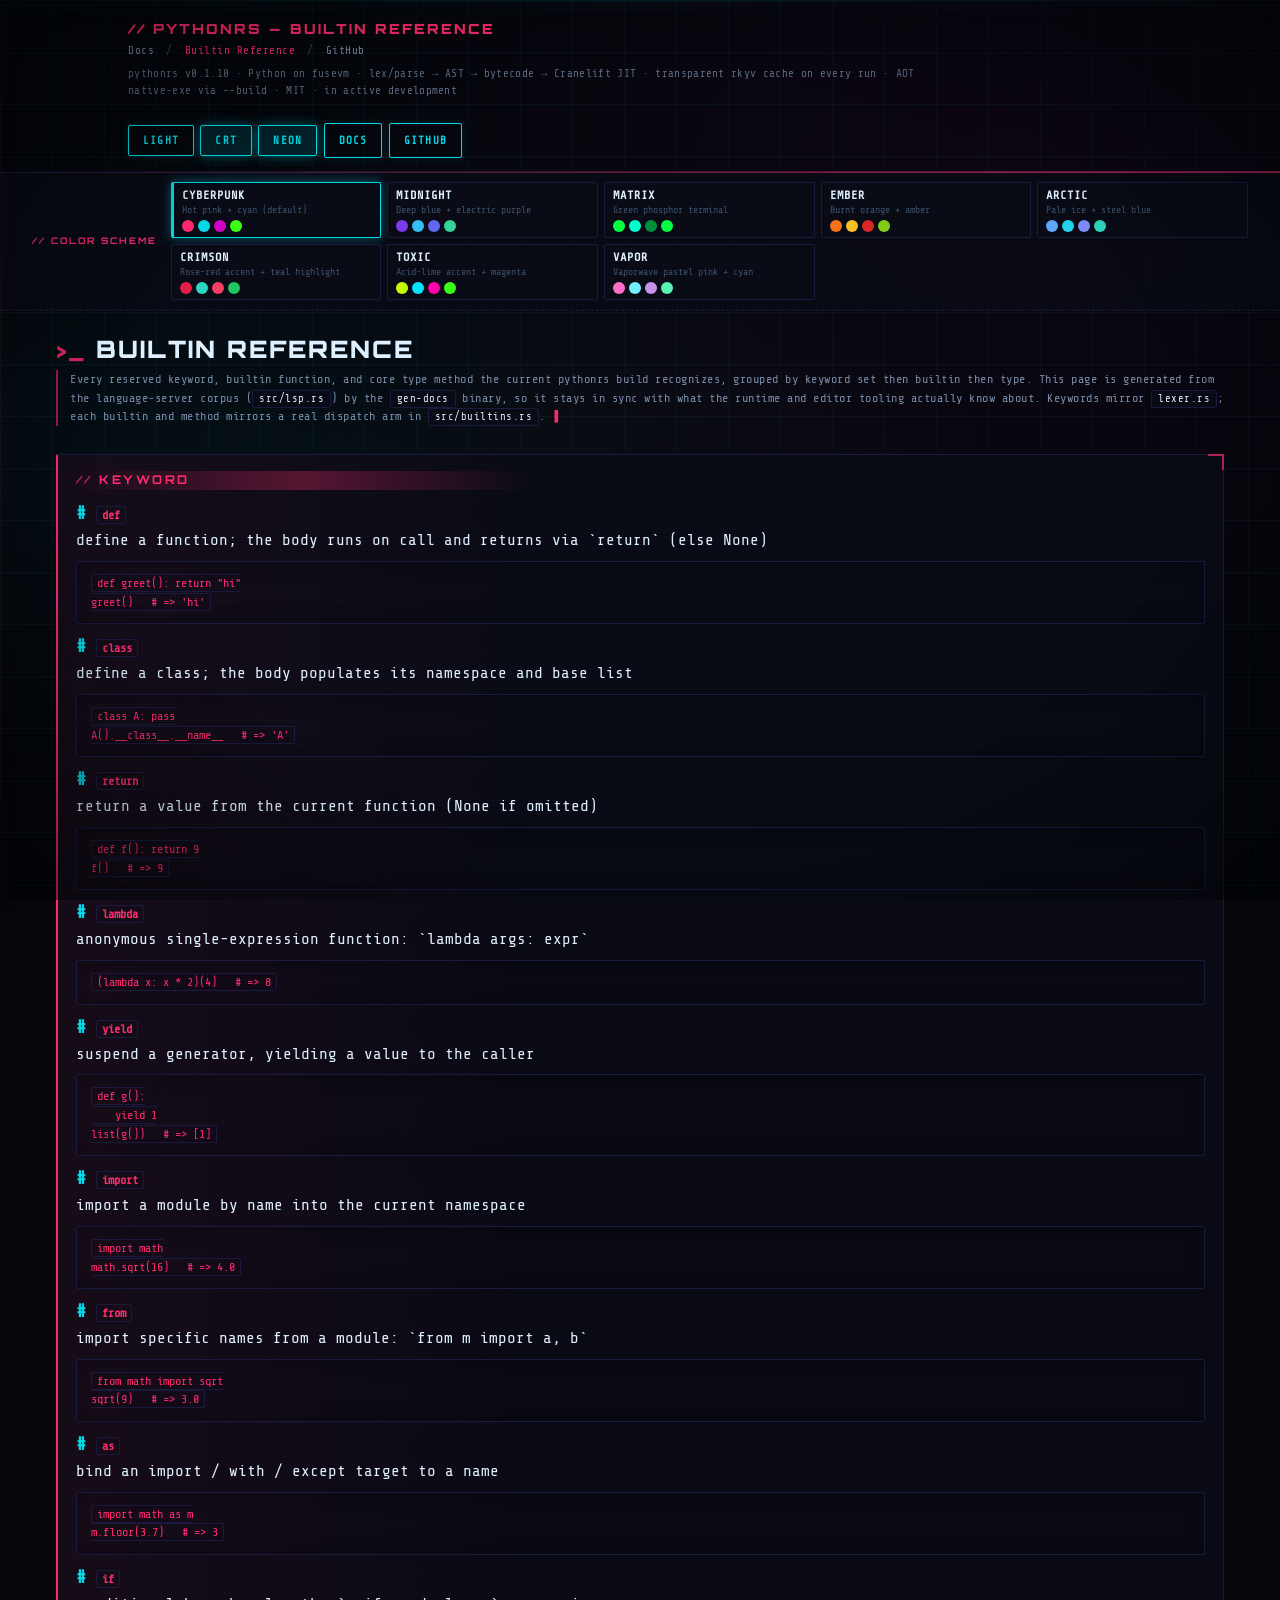
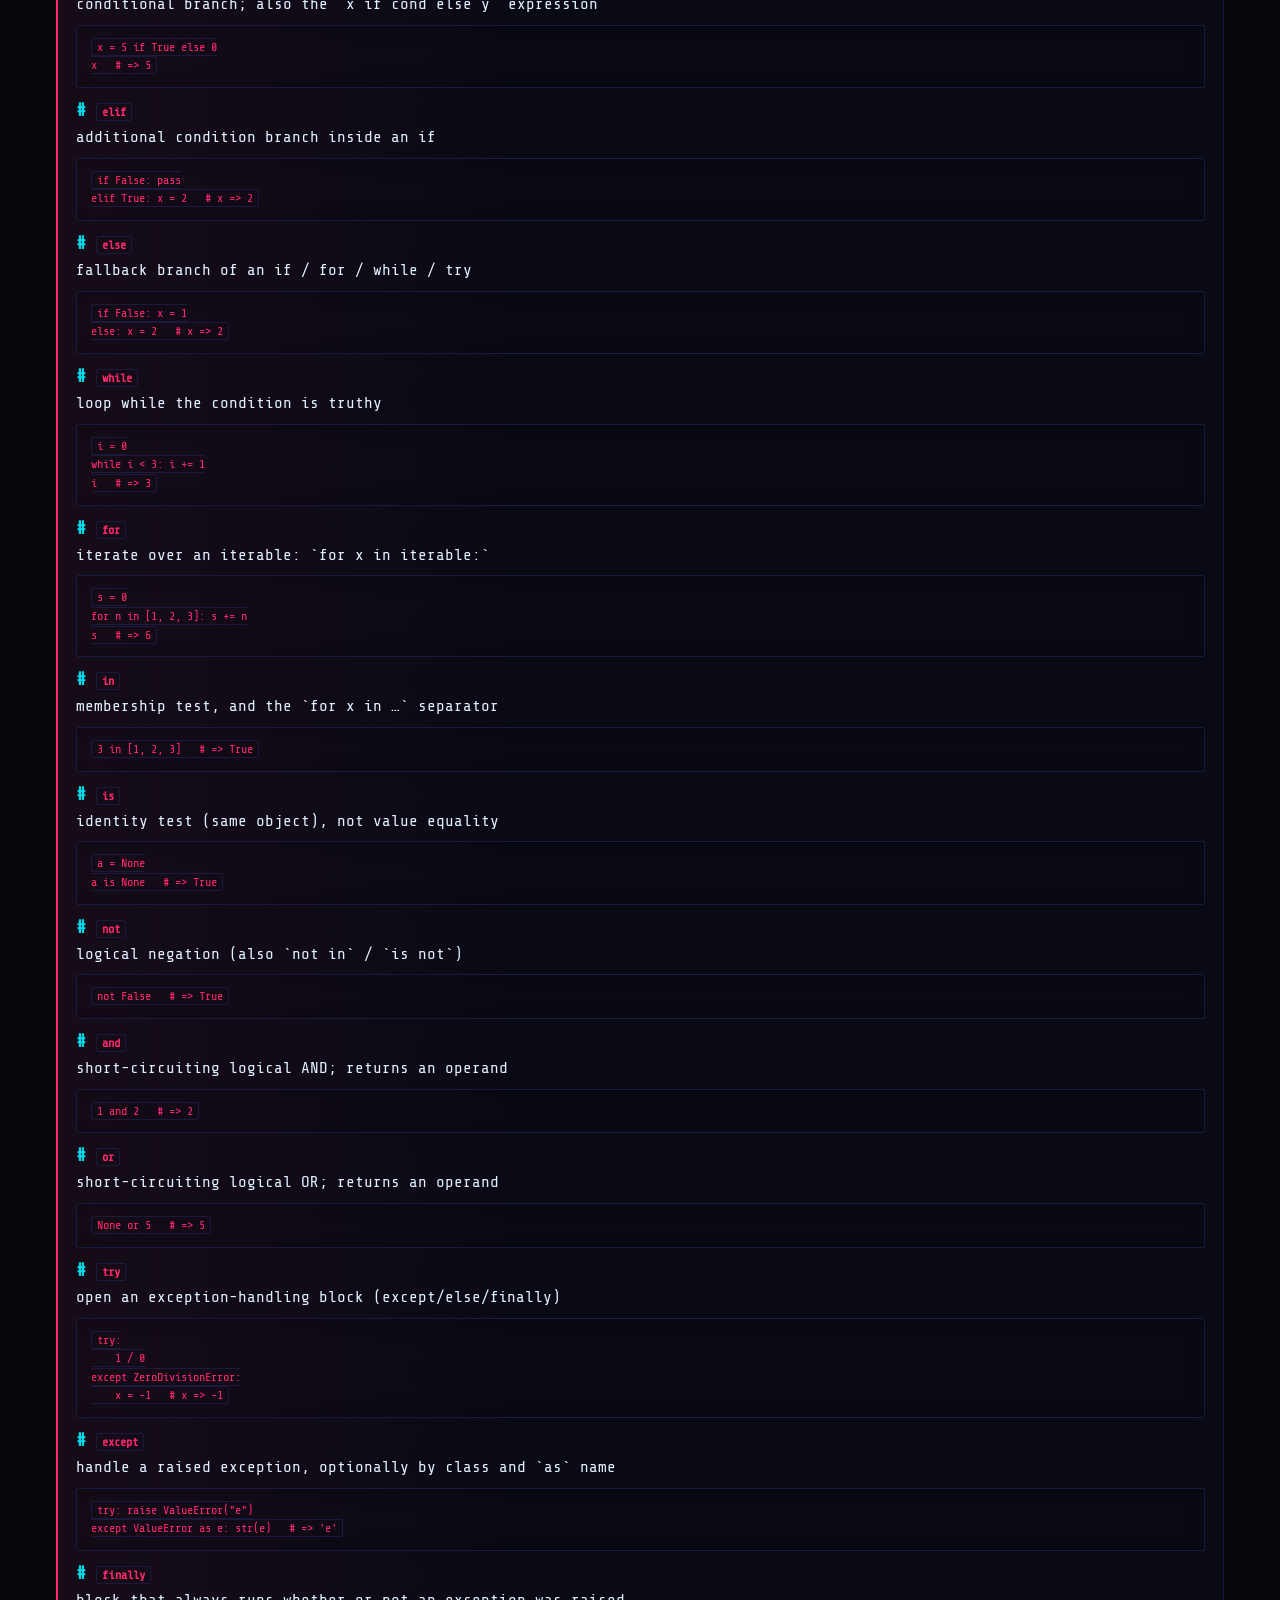
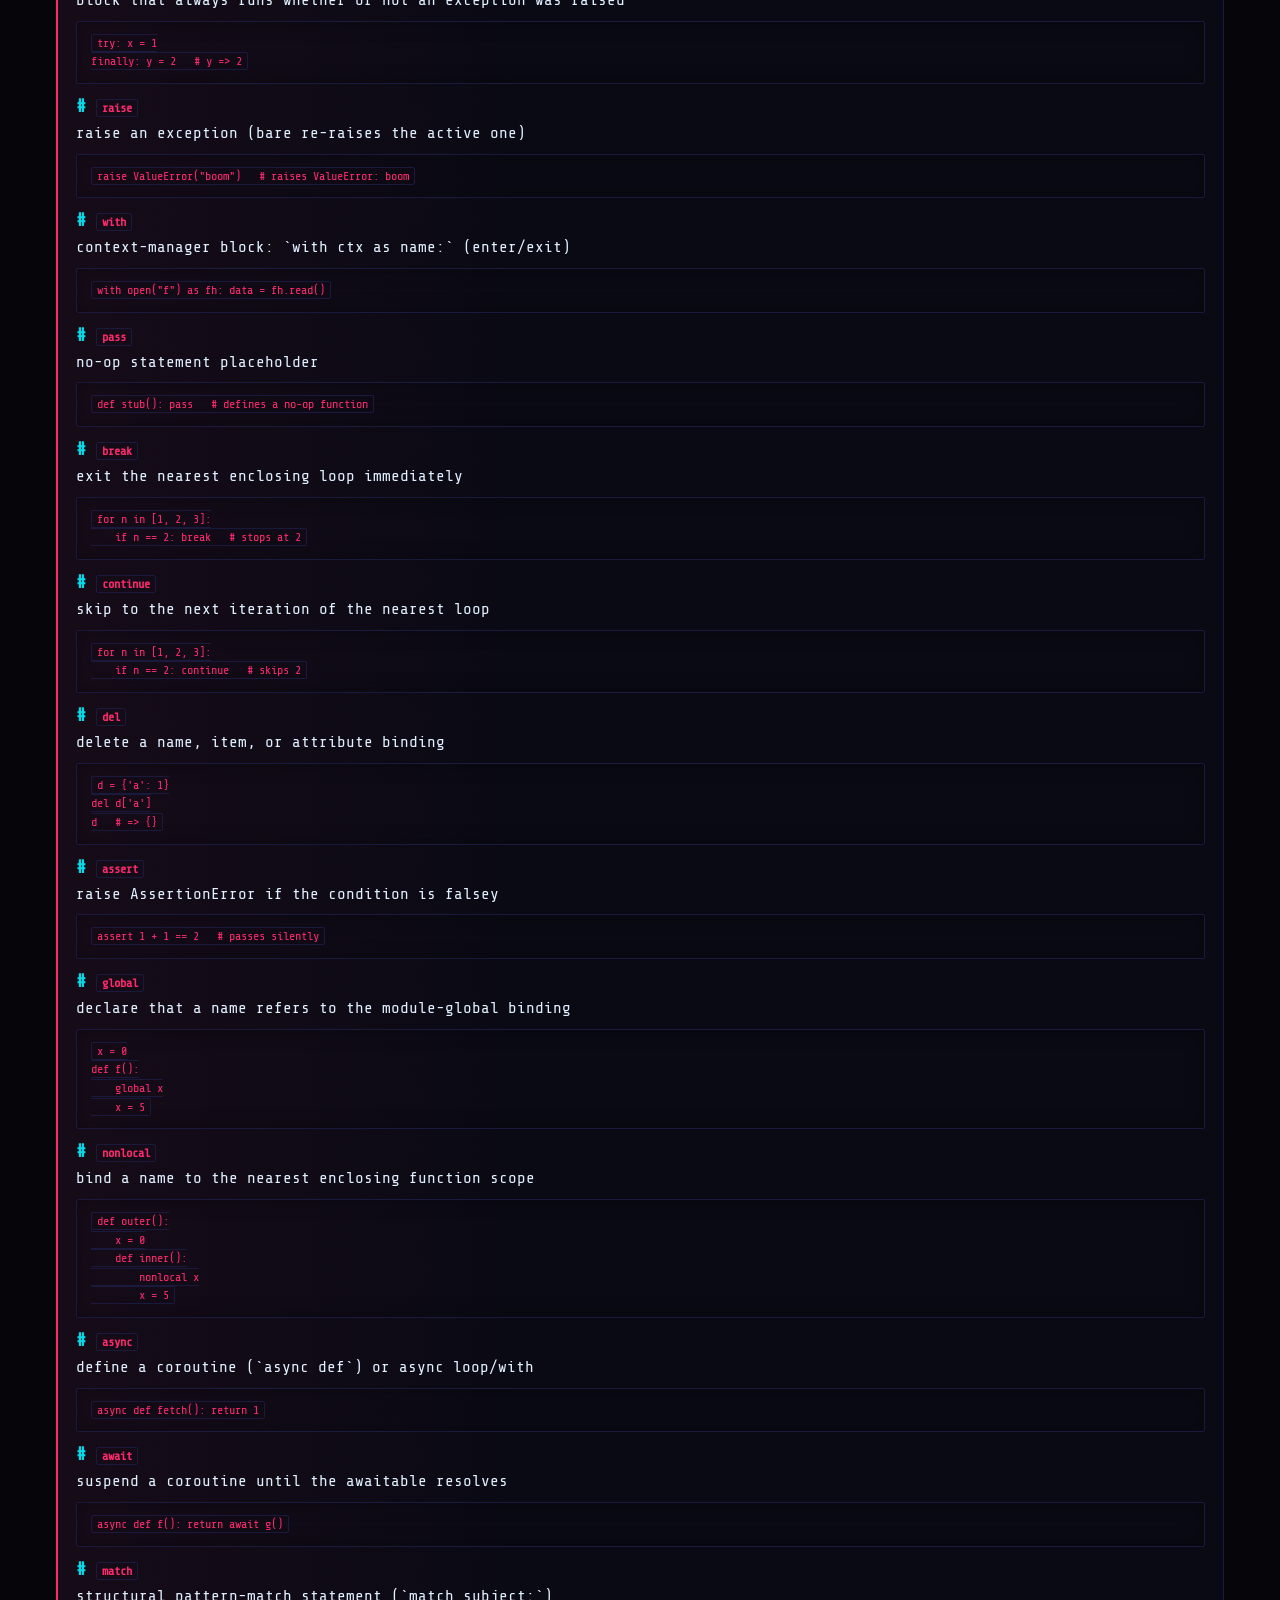
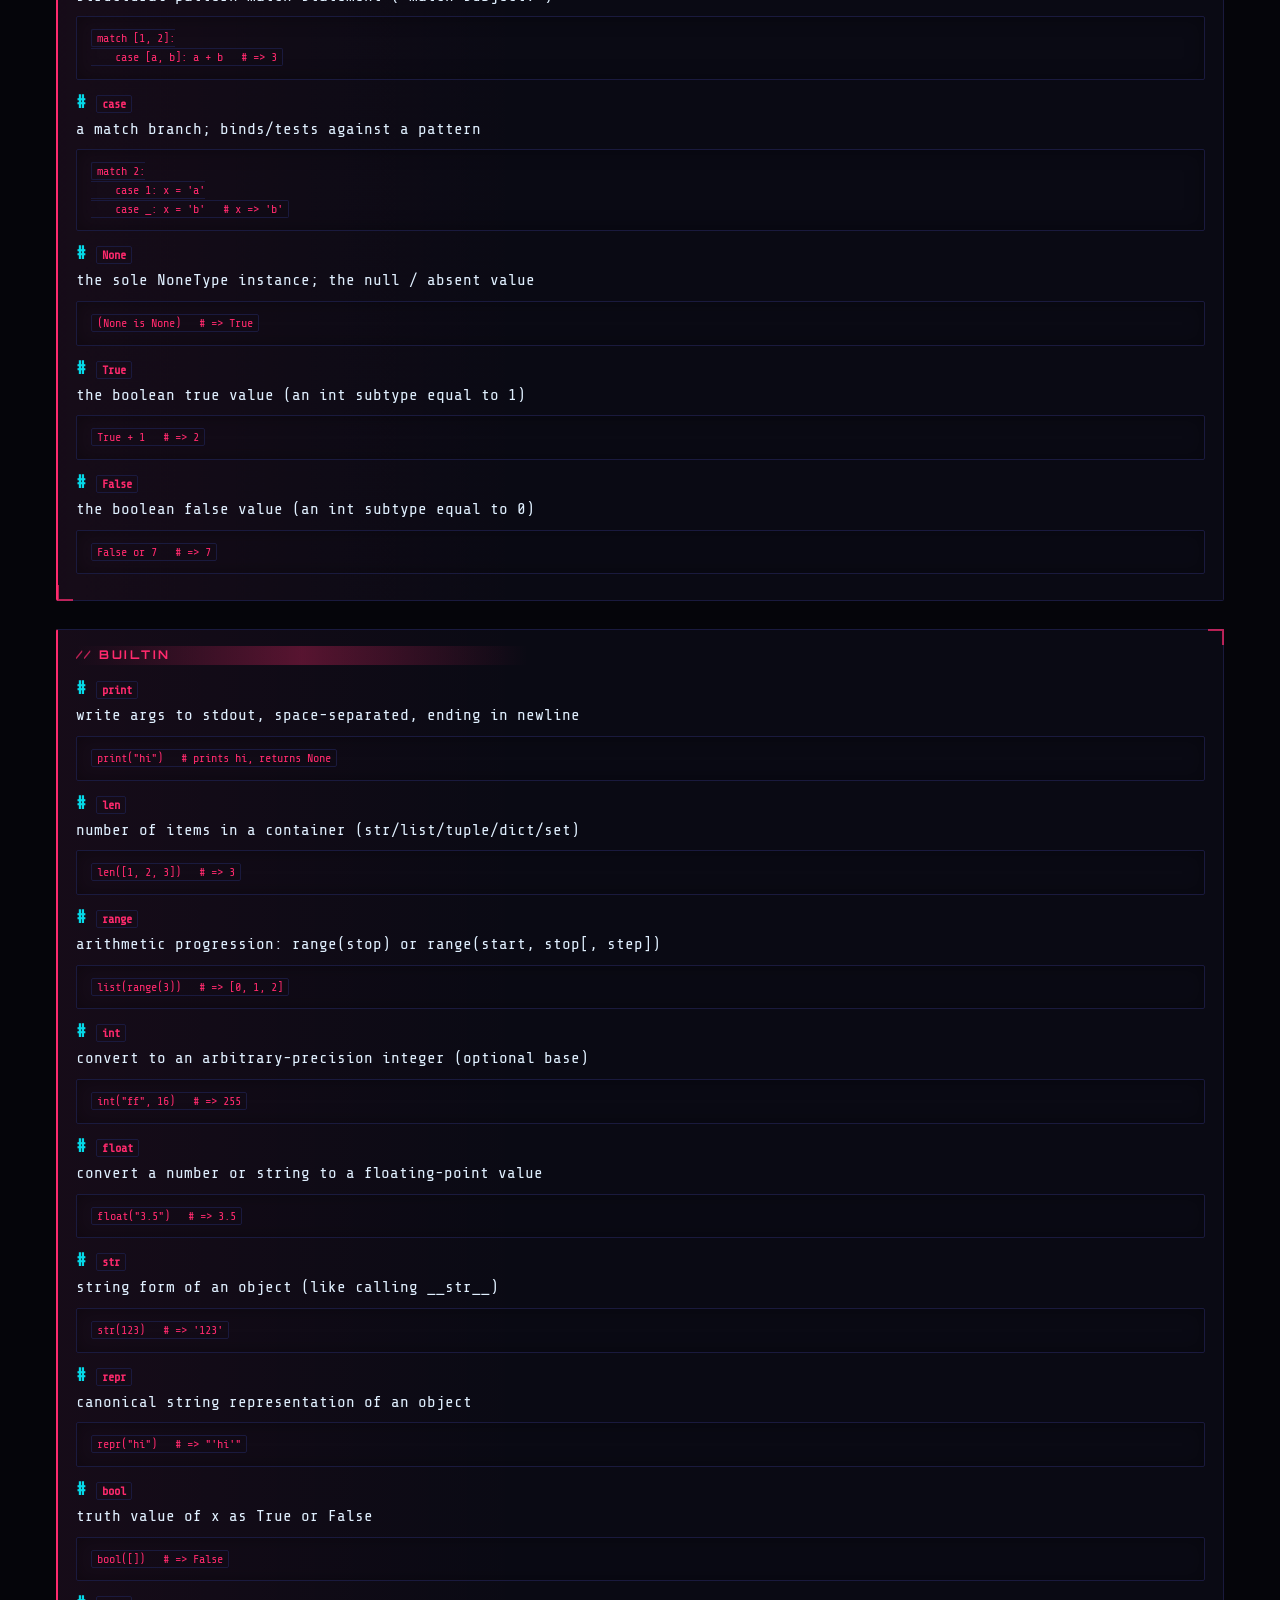
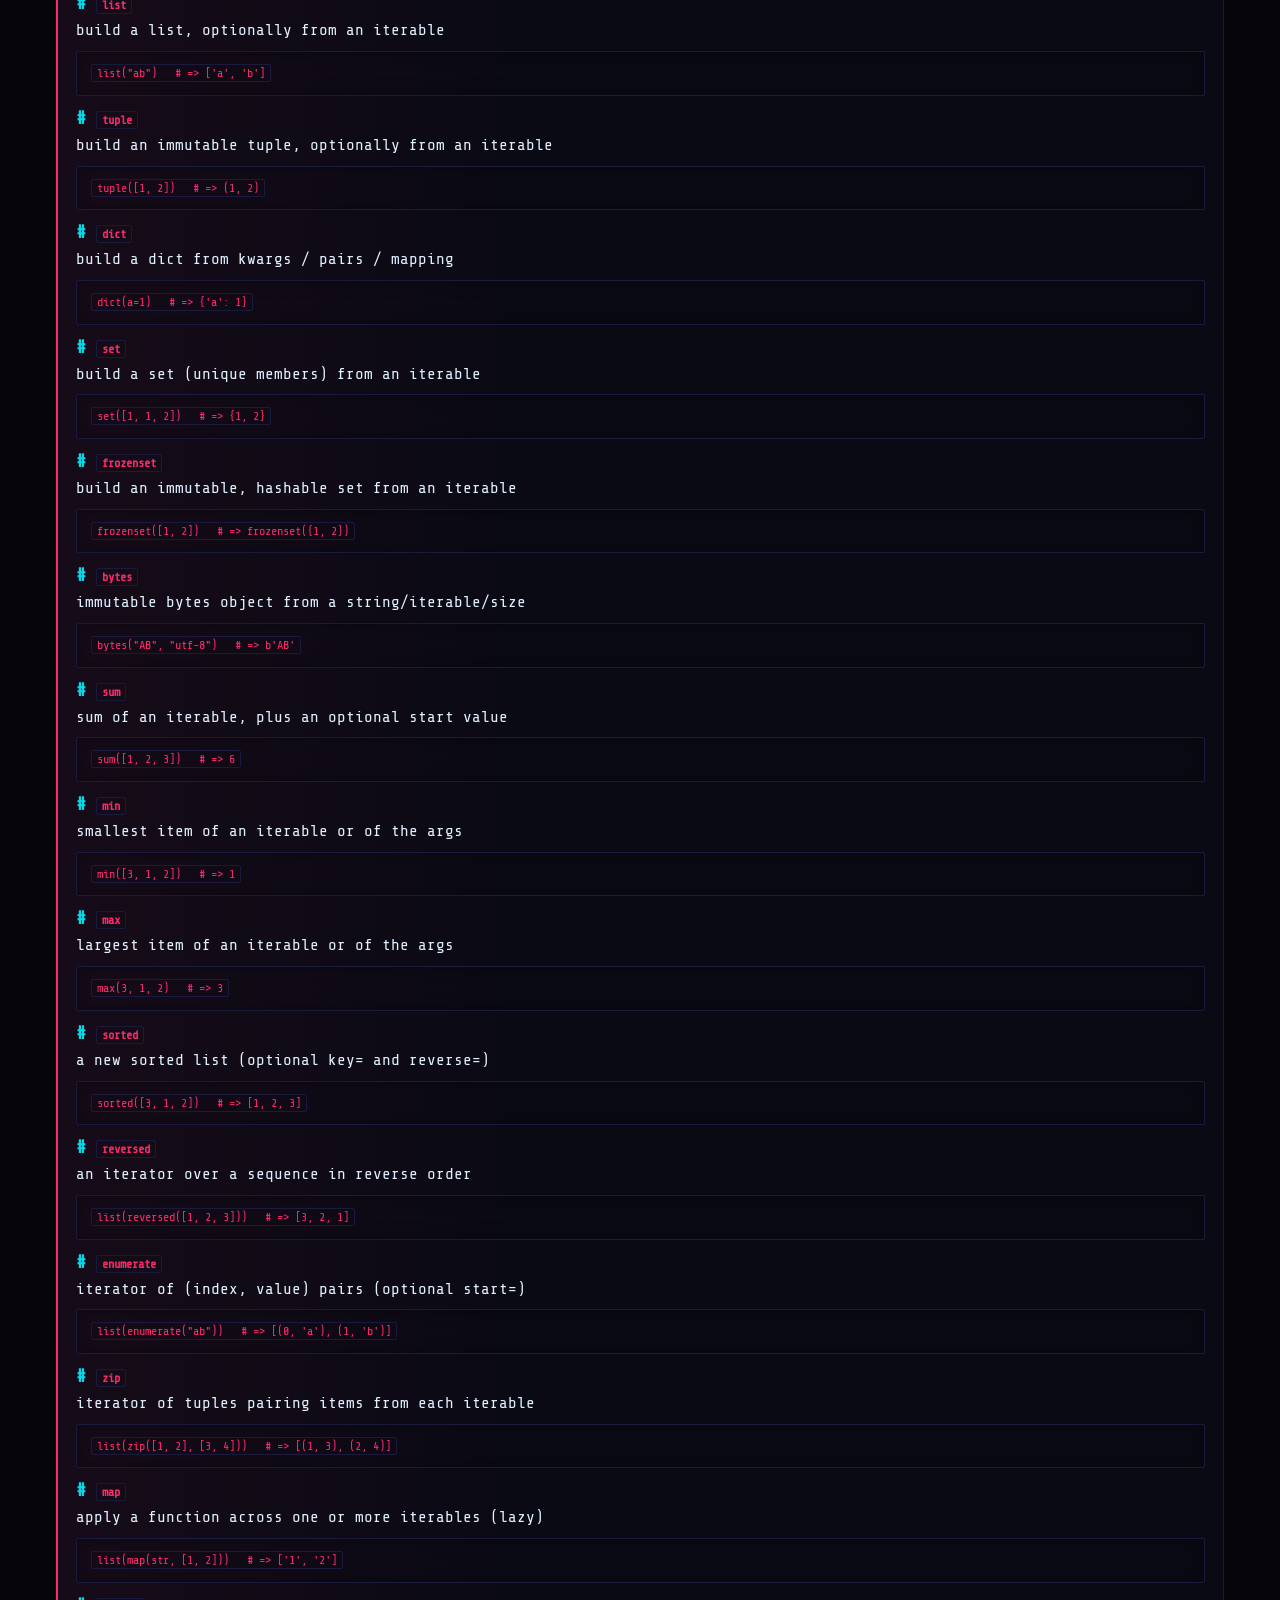
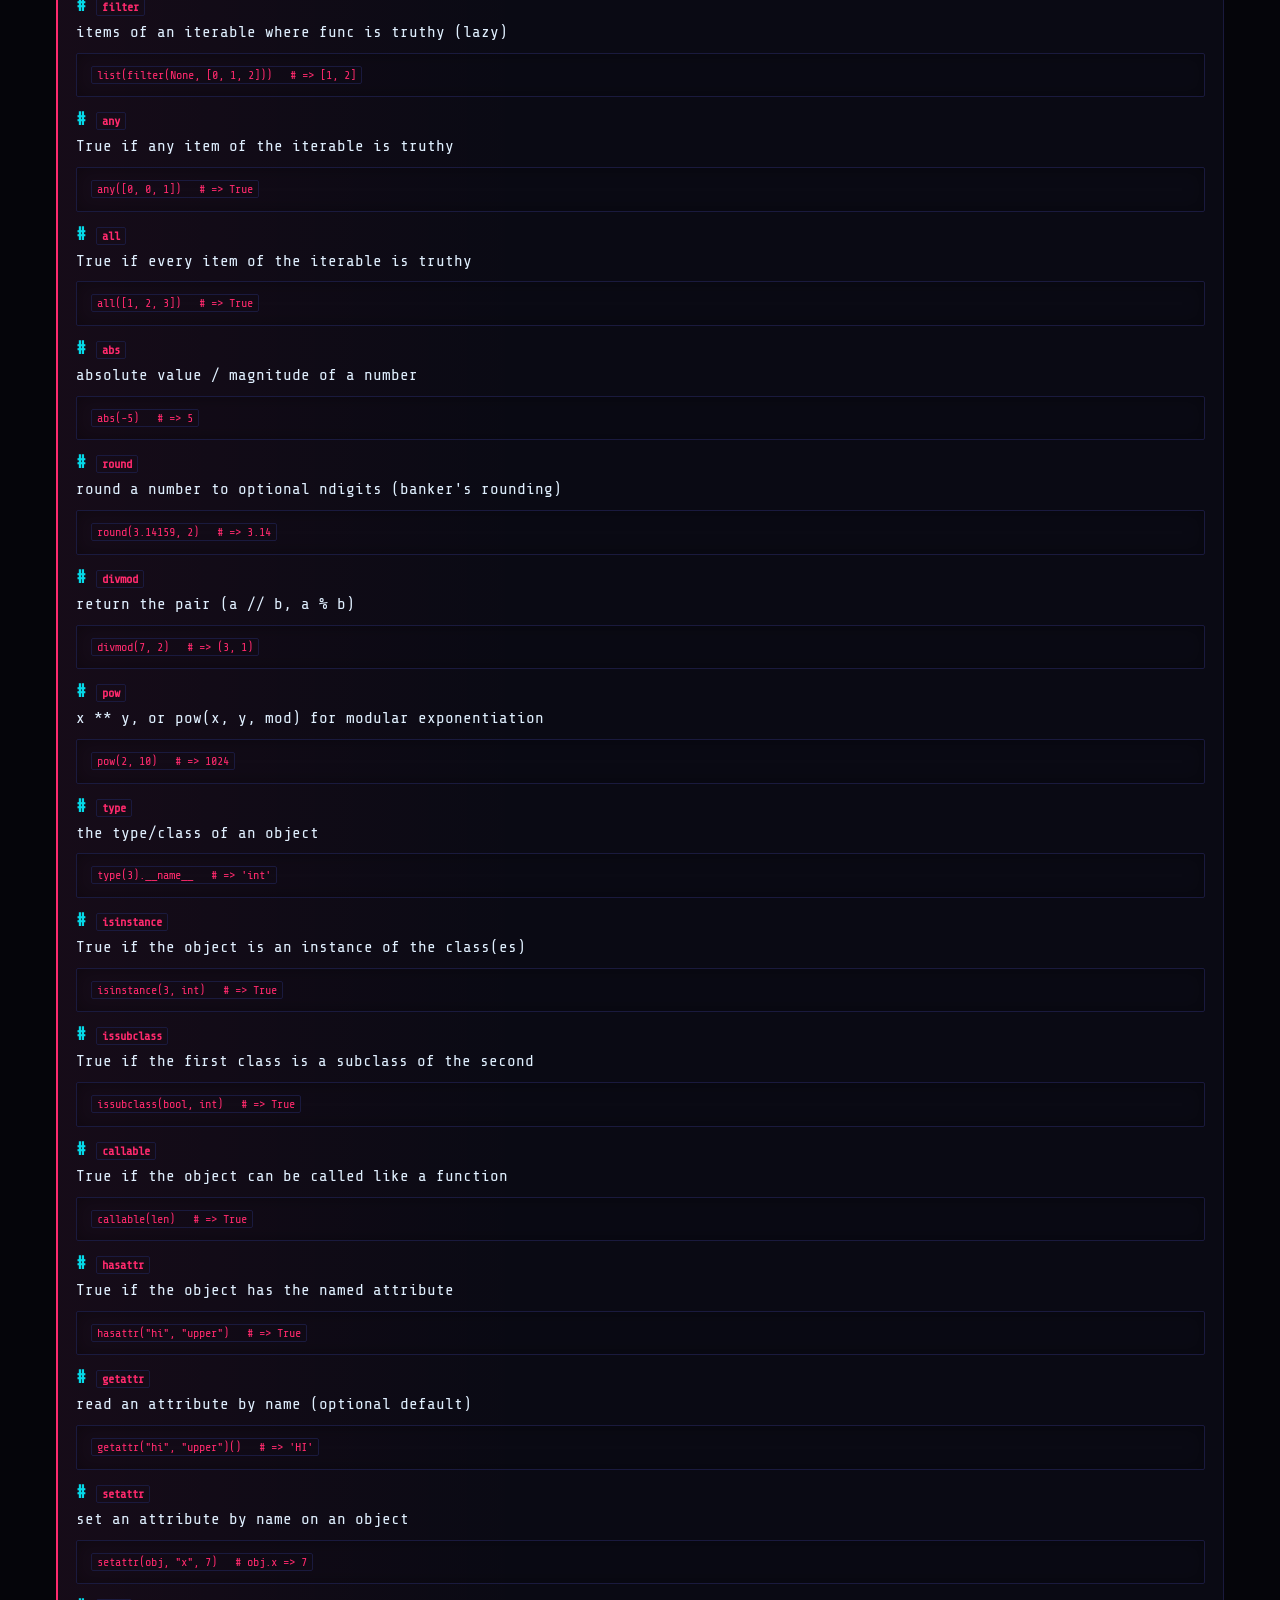
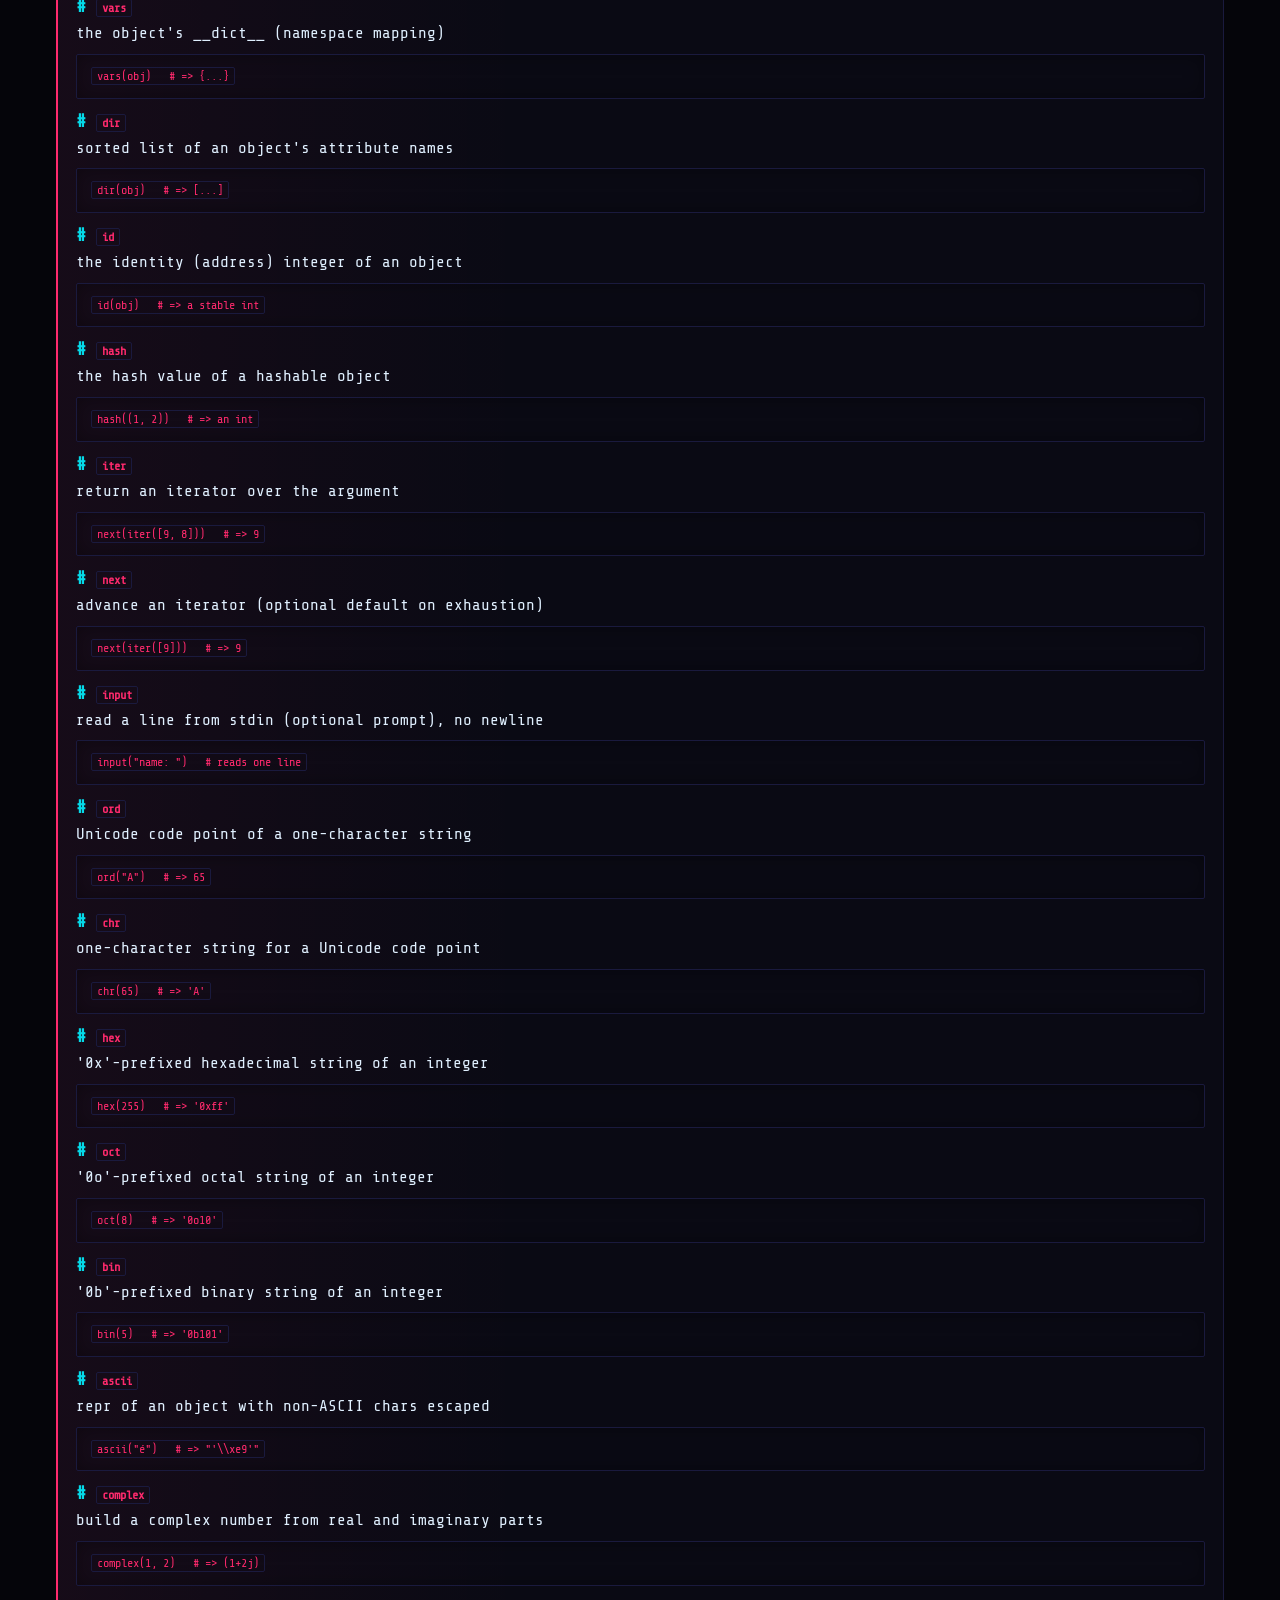
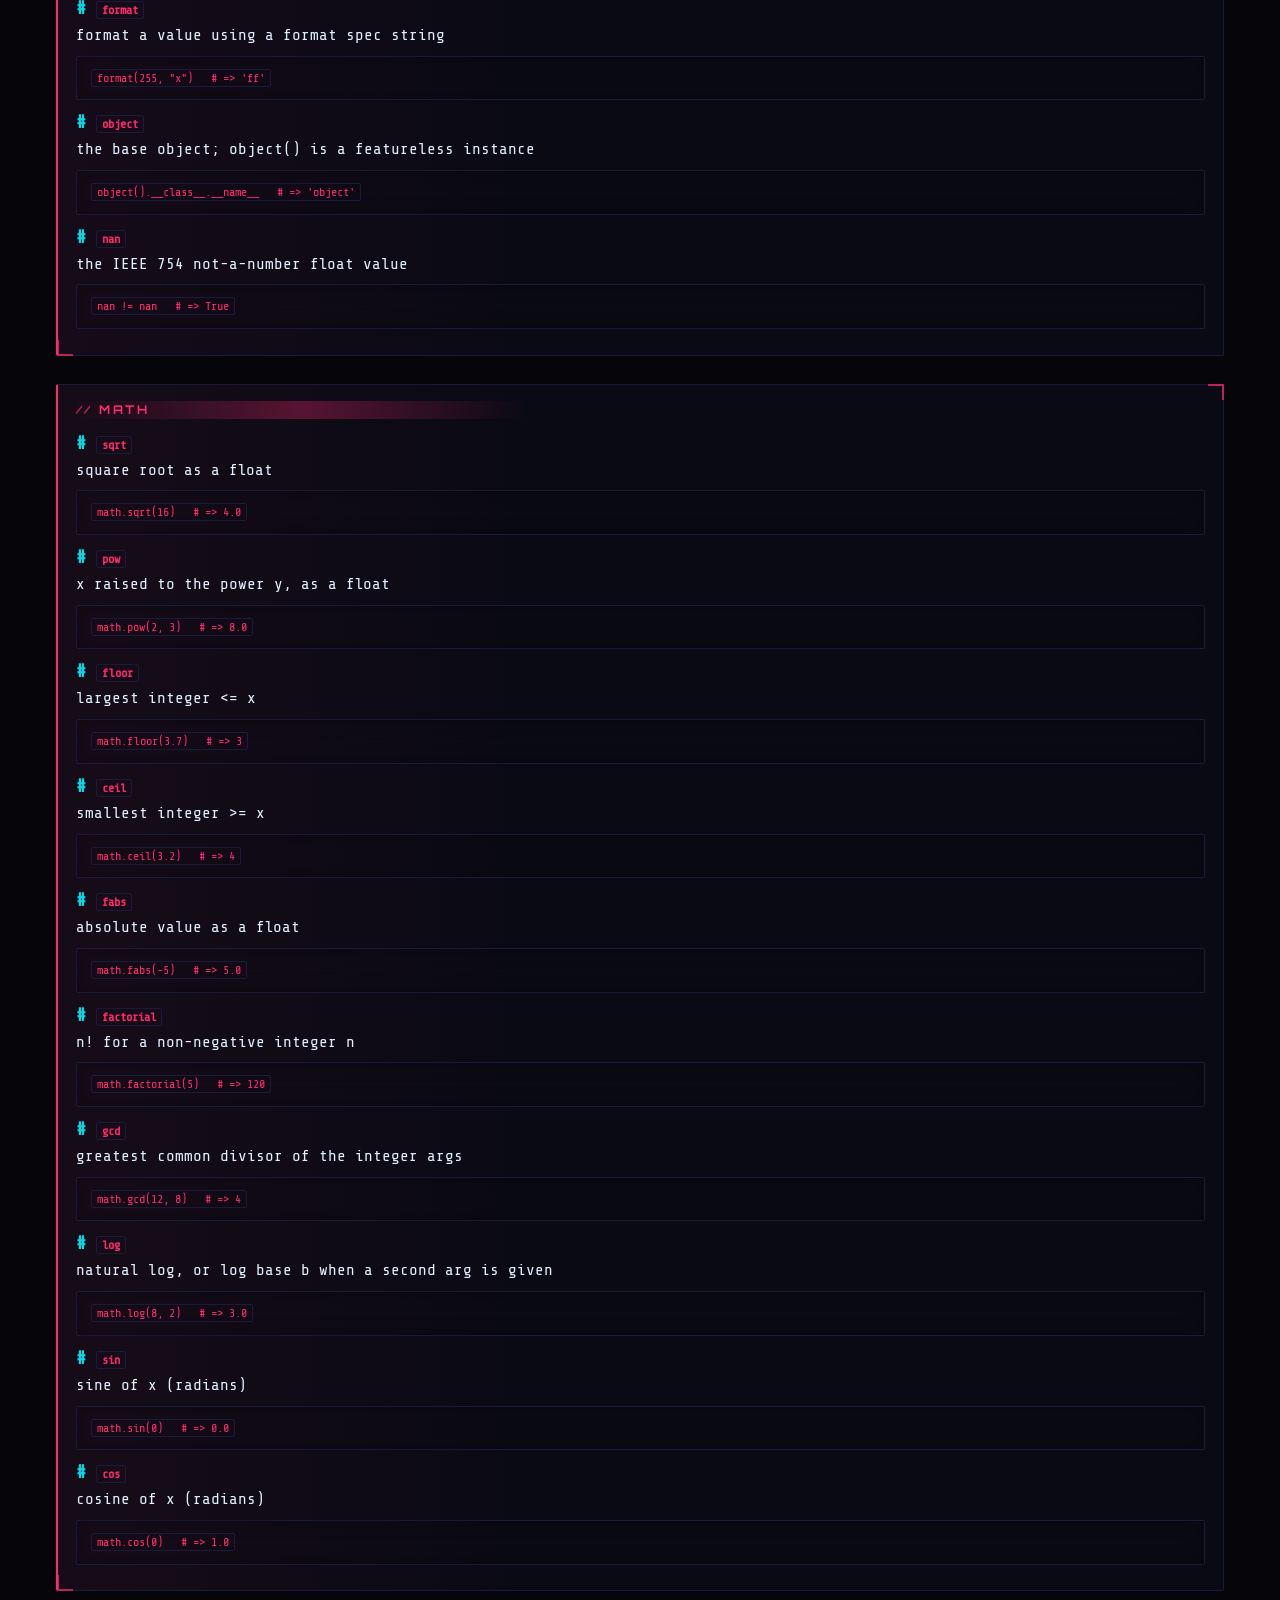
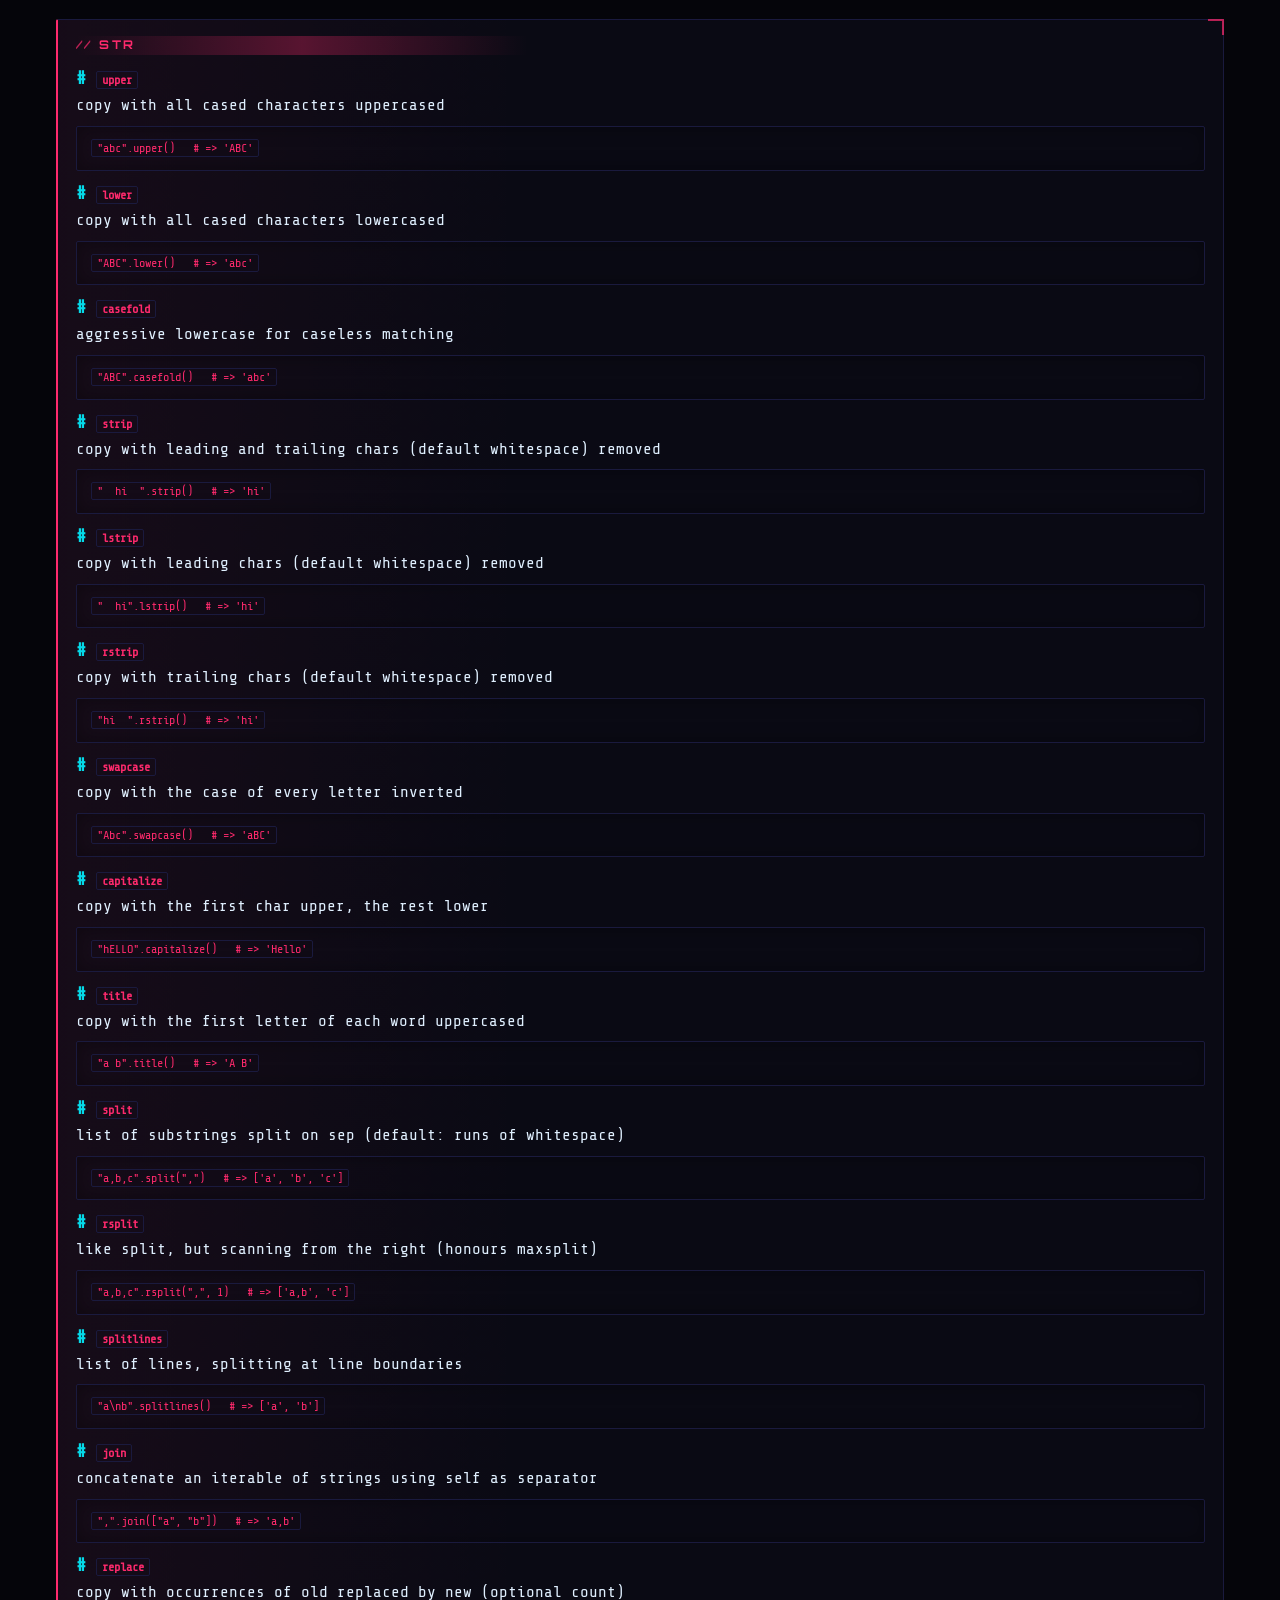
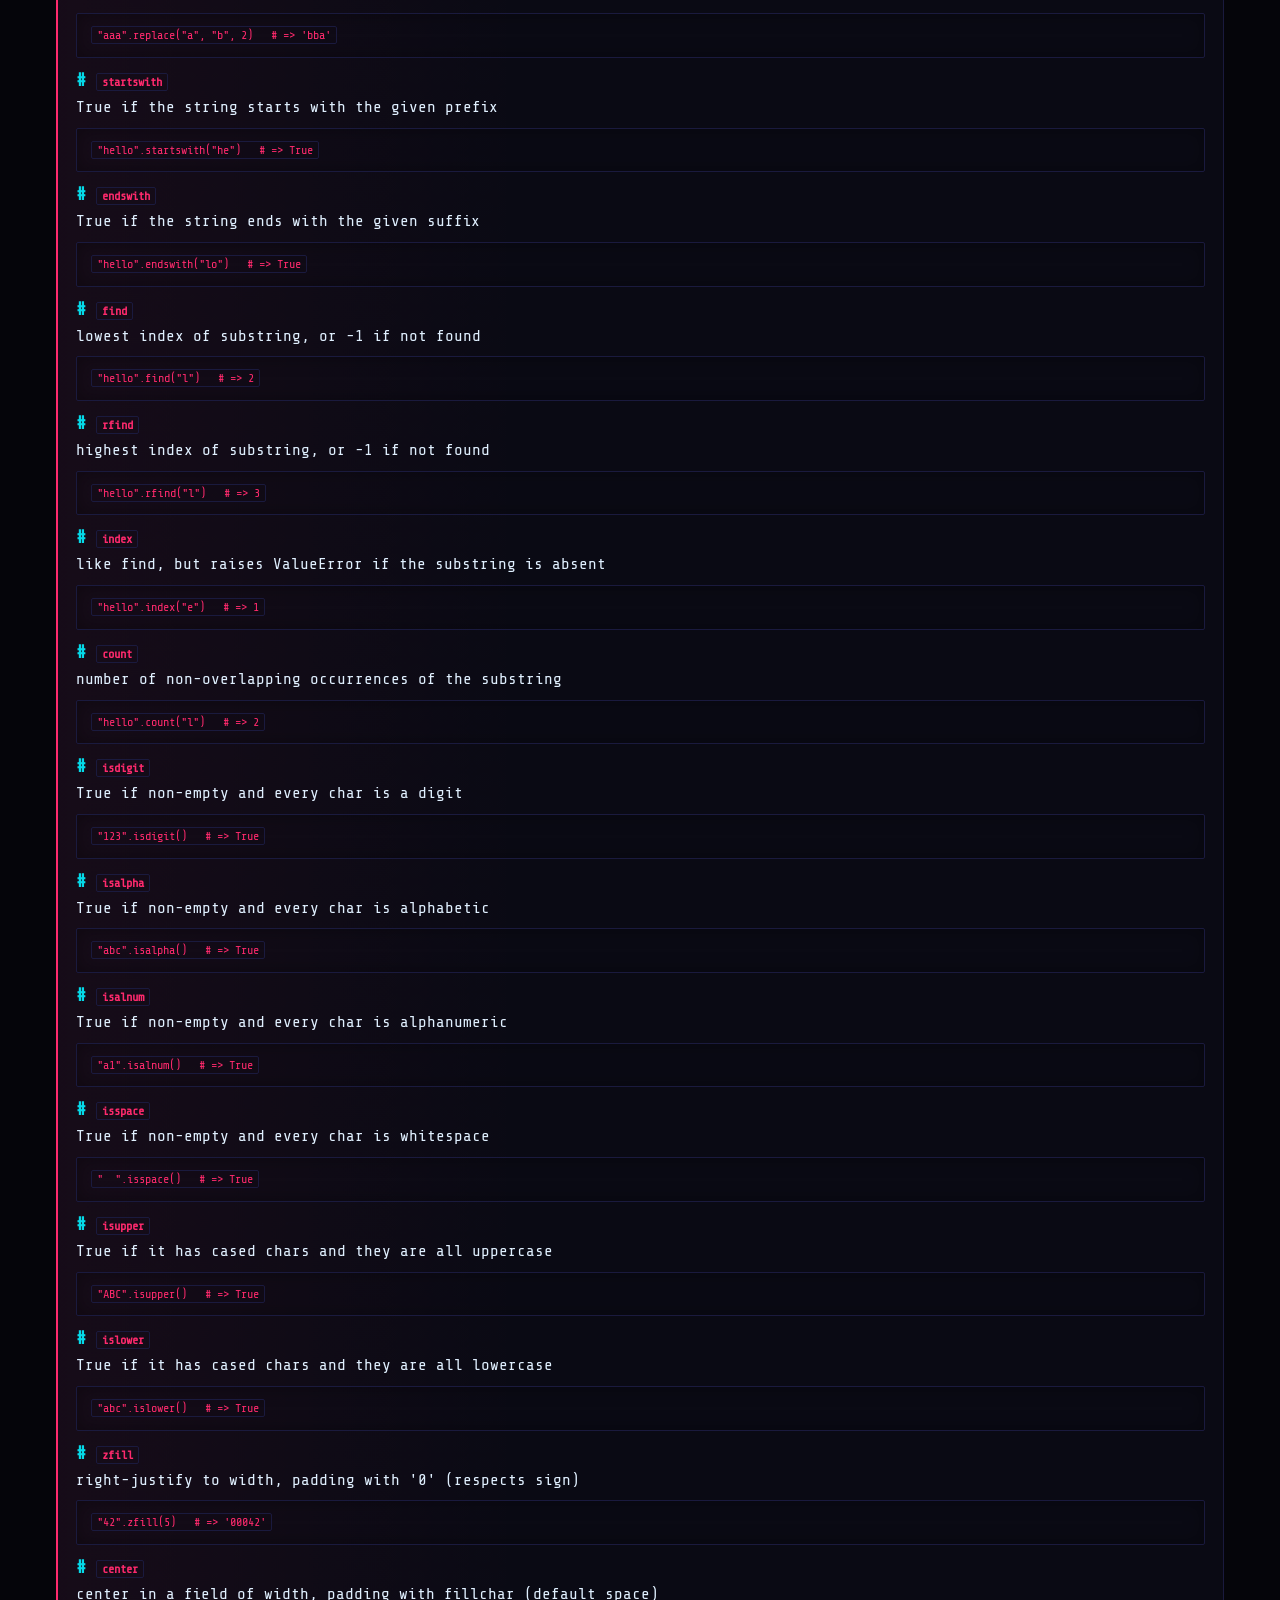
==== docs/reference.html @ ad0418a4 "release: 0.1.10 Ships the abi3 floor fix (0d828fb8c1) to crates.io: 0.1.4 — the version `cargo insta" ====
<!DOCTYPE html>
<html lang="en">
<head>
  <meta charset="utf-8">
  <meta name="viewport" content="width=device-width, initial-scale=1">
  <meta name="color-scheme" content="dark light">
  <meta name="description" content="pythonrs — Builtin reference. Keywords, builtins, and core type methods available in the current pythonrs build. MIT licensed.">
  <title>pythonrs &mdash; Builtin Reference</title>
  <link rel="preconnect" href="https://fonts.googleapis.com">
  <link rel="preconnect" href="https://fonts.gstatic.com" crossorigin>
  <link href="https://fonts.googleapis.com/css2?family=Orbitron:wght@400;600;700;900&family=Share+Tech+Mono&display=swap" rel="stylesheet">
  <link rel="stylesheet" href="hud-static.css">
  <link rel="stylesheet" href="tutorial.css">
  <style>
    .tutorial-main { max-width: 76rem; }
    .file-table { width:100%;border-collapse:collapse;margin:0.6rem 0;font-size:12px; }
    .file-table th { background:var(--bg-secondary);color:var(--cyan);font-family:'Orbitron',sans-serif;font-size:10px;font-weight:700;letter-spacing:1.2px;text-transform:uppercase;text-align:left;padding:7px 10px;border:1px solid var(--border); }
    .file-table td { padding:6px 10px;border:1px solid var(--border);color:var(--text-dim);vertical-align:middle; }
    .file-table tr:hover td { background:var(--bg-hover); }
    .file-table td:first-child { font-family:'Share Tech Mono',monospace;color:var(--accent-light);font-weight:600;white-space:nowrap; }
    .file-table code { font-size:11px;color:var(--accent-light);background:var(--bg-primary);padding:1px 4px;border-radius:2px; }
    .section-rule { border:none;border-top:1px dashed var(--border);margin:2rem 0; }
    .hub-scheme-strip { border-bottom:1px dashed var(--border);background:color-mix(in srgb, var(--bg-secondary) 85%, transparent);padding:0.55rem 1.5rem 0.65rem;position:relative; }
    .hub-scheme-strip-inner { max-width:76rem;margin:0 auto;display:flex;align-items:center;gap:0.85rem; }
    .hub-scheme-strip .hud-scheme-label { flex:0 0 auto;font-family:'Orbitron',sans-serif;font-size:9px;font-weight:700;letter-spacing:2px;text-transform:uppercase;color:var(--accent);text-align:left; }
    .hub-scheme-strip .scheme-grid { flex:1 1 auto;display:grid;grid-template-columns:repeat(5,minmax(0,1fr));gap:6px; }
    @media (max-width:720px){ .hub-scheme-strip-inner{flex-direction:column;align-items:stretch}.hub-scheme-strip .scheme-grid{grid-template-columns:repeat(2,minmax(0,1fr))} }
    .docs-build-line { margin:0.35rem 0 0;font-family:'Share Tech Mono',ui-monospace,monospace;font-size:11px;color:var(--text-dim);letter-spacing:0.03em;max-width:52rem;opacity:0.75; }
  </style>
</head>
<body>
  <div class="app tutorial-app" id="docsApp">
    <div class="crt-scanline" id="crtH" aria-hidden="true"></div>
    <div class="crt-scanline-v" id="crtV" aria-hidden="true"></div>

    <header class="tutorial-header">
      <div class="tutorial-header-inner">
        <div>
          <h1 class="tutorial-brand">// PYTHONRS — BUILTIN REFERENCE</h1>
          <nav class="tutorial-crumbs" aria-label="Breadcrumb">
            <a href="index.html">Docs</a>
            <span class="sep">/</span>
            <span class="current">Builtin Reference</span>
            <span class="sep">/</span>
            <a href="https://github.com/MenkeTechnologies/pythonrs" target="_blank" rel="noopener noreferrer">GitHub</a>
          </nav>
          <p class="docs-build-line">pythonrs v0.1.10 · Python on fusevm · lex/parse → AST → bytecode → Cranelift JIT · transparent rkyv cache on every run · AOT native-exe via --build · MIT · in active development</p>
        </div>
        <div class="tutorial-toolbar">
          <button type="button" class="btn btn-secondary" id="btnTheme" title="Toggle light/dark">Theme</button>
          <button type="button" class="btn btn-secondary active" id="btnCrt" title="CRT scanline overlay">CRT</button>
          <button type="button" class="btn btn-secondary active" id="btnNeon" title="Neon border pulse">Neon</button>
          <a class="btn btn-secondary" href="index.html">Docs</a>
          <a class="btn btn-secondary" href="https://github.com/MenkeTechnologies/pythonrs" target="_blank" rel="noopener noreferrer">GitHub</a>
        </div>
      </div>
    </header>

    <div class="hub-scheme-strip">
      <div class="hub-scheme-strip-inner">
        <span class="hud-scheme-label">// Color scheme</span>
        <div class="scheme-grid" id="hudSchemeGrid"></div>
      </div>
    </div>

    <main class="tutorial-main">
      <h2 class="tutorial-title"><span class="step-hash">&gt;_</span>BUILTIN REFERENCE</h2>
      <p class="tutorial-subtitle">Every reserved keyword, builtin function, and core type method the current pythonrs build recognizes, grouped by keyword set then builtin then type. This page is generated from the language-server corpus (<code>src/lsp.rs</code>) by the <code>gen-docs</code> binary, so it stays in sync with what the runtime and editor tooling actually know about. Keywords mirror <code>lexer.rs</code>; each builtin and method mirrors a real dispatch arm in <code>src/builtins.rs</code>.</p>

      <section class="tutorial-section" id="ch-keyword">
        <h2>Keyword</h2>
        <article class="doc-entry" id="doc-keyword-1">
          <h3><a class="doc-anchor" href="#doc-keyword-1">#</a> <code>def</code></h3>
          <p>define a function; the body runs on call and returns via `return` (else None)</p>
          <pre><code class="lang-python">def greet(): return "hi"
greet()   # =&gt; 'hi'</code></pre>
        </article>
        <article class="doc-entry" id="doc-keyword-2">
          <h3><a class="doc-anchor" href="#doc-keyword-2">#</a> <code>class</code></h3>
          <p>define a class; the body populates its namespace and base list</p>
          <pre><code class="lang-python">class A: pass
A().__class__.__name__   # =&gt; 'A'</code></pre>
        </article>
        <article class="doc-entry" id="doc-keyword-3">
          <h3><a class="doc-anchor" href="#doc-keyword-3">#</a> <code>return</code></h3>
          <p>return a value from the current function (None if omitted)</p>
          <pre><code class="lang-python">def f(): return 9
f()   # =&gt; 9</code></pre>
        </article>
        <article class="doc-entry" id="doc-keyword-4">
          <h3><a class="doc-anchor" href="#doc-keyword-4">#</a> <code>lambda</code></h3>
          <p>anonymous single-expression function: `lambda args: expr`</p>
          <pre><code class="lang-python">(lambda x: x * 2)(4)   # =&gt; 8</code></pre>
        </article>
        <article class="doc-entry" id="doc-keyword-5">
          <h3><a class="doc-anchor" href="#doc-keyword-5">#</a> <code>yield</code></h3>
          <p>suspend a generator, yielding a value to the caller</p>
          <pre><code class="lang-python">def g():
    yield 1
list(g())   # =&gt; [1]</code></pre>
        </article>
        <article class="doc-entry" id="doc-keyword-6">
          <h3><a class="doc-anchor" href="#doc-keyword-6">#</a> <code>import</code></h3>
          <p>import a module by name into the current namespace</p>
          <pre><code class="lang-python">import math
math.sqrt(16)   # =&gt; 4.0</code></pre>
        </article>
        <article class="doc-entry" id="doc-keyword-7">
          <h3><a class="doc-anchor" href="#doc-keyword-7">#</a> <code>from</code></h3>
          <p>import specific names from a module: `from m import a, b`</p>
          <pre><code class="lang-python">from math import sqrt
sqrt(9)   # =&gt; 3.0</code></pre>
        </article>
        <article class="doc-entry" id="doc-keyword-8">
          <h3><a class="doc-anchor" href="#doc-keyword-8">#</a> <code>as</code></h3>
          <p>bind an import / with / except target to a name</p>
          <pre><code class="lang-python">import math as m
m.floor(3.7)   # =&gt; 3</code></pre>
        </article>
        <article class="doc-entry" id="doc-keyword-9">
          <h3><a class="doc-anchor" href="#doc-keyword-9">#</a> <code>if</code></h3>
          <p>conditional branch; also the `x if cond else y` expression</p>
          <pre><code class="lang-python">x = 5 if True else 0
x   # =&gt; 5</code></pre>
        </article>
        <article class="doc-entry" id="doc-keyword-10">
          <h3><a class="doc-anchor" href="#doc-keyword-10">#</a> <code>elif</code></h3>
          <p>additional condition branch inside an if</p>
          <pre><code class="lang-python">if False: pass
elif True: x = 2   # x =&gt; 2</code></pre>
        </article>
        <article class="doc-entry" id="doc-keyword-11">
          <h3><a class="doc-anchor" href="#doc-keyword-11">#</a> <code>else</code></h3>
          <p>fallback branch of an if / for / while / try</p>
          <pre><code class="lang-python">if False: x = 1
else: x = 2   # x =&gt; 2</code></pre>
        </article>
        <article class="doc-entry" id="doc-keyword-12">
          <h3><a class="doc-anchor" href="#doc-keyword-12">#</a> <code>while</code></h3>
          <p>loop while the condition is truthy</p>
          <pre><code class="lang-python">i = 0
while i &lt; 3: i += 1
i   # =&gt; 3</code></pre>
        </article>
        <article class="doc-entry" id="doc-keyword-13">
          <h3><a class="doc-anchor" href="#doc-keyword-13">#</a> <code>for</code></h3>
          <p>iterate over an iterable: `for x in iterable:`</p>
          <pre><code class="lang-python">s = 0
for n in [1, 2, 3]: s += n
s   # =&gt; 6</code></pre>
        </article>
        <article class="doc-entry" id="doc-keyword-14">
          <h3><a class="doc-anchor" href="#doc-keyword-14">#</a> <code>in</code></h3>
          <p>membership test, and the `for x in …` separator</p>
          <pre><code class="lang-python">3 in [1, 2, 3]   # =&gt; True</code></pre>
        </article>
        <article class="doc-entry" id="doc-keyword-15">
          <h3><a class="doc-anchor" href="#doc-keyword-15">#</a> <code>is</code></h3>
          <p>identity test (same object), not value equality</p>
          <pre><code class="lang-python">a = None
a is None   # =&gt; True</code></pre>
        </article>
        <article class="doc-entry" id="doc-keyword-16">
          <h3><a class="doc-anchor" href="#doc-keyword-16">#</a> <code>not</code></h3>
          <p>logical negation (also `not in` / `is not`)</p>
          <pre><code class="lang-python">not False   # =&gt; True</code></pre>
        </article>
        <article class="doc-entry" id="doc-keyword-17">
          <h3><a class="doc-anchor" href="#doc-keyword-17">#</a> <code>and</code></h3>
          <p>short-circuiting logical AND; returns an operand</p>
          <pre><code class="lang-python">1 and 2   # =&gt; 2</code></pre>
        </article>
        <article class="doc-entry" id="doc-keyword-18">
          <h3><a class="doc-anchor" href="#doc-keyword-18">#</a> <code>or</code></h3>
          <p>short-circuiting logical OR; returns an operand</p>
          <pre><code class="lang-python">None or 5   # =&gt; 5</code></pre>
        </article>
        <article class="doc-entry" id="doc-keyword-19">
          <h3><a class="doc-anchor" href="#doc-keyword-19">#</a> <code>try</code></h3>
          <p>open an exception-handling block (except/else/finally)</p>
          <pre><code class="lang-python">try:
    1 / 0
except ZeroDivisionError:
    x = -1   # x =&gt; -1</code></pre>
        </article>
        <article class="doc-entry" id="doc-keyword-20">
          <h3><a class="doc-anchor" href="#doc-keyword-20">#</a> <code>except</code></h3>
          <p>handle a raised exception, optionally by class and `as` name</p>
          <pre><code class="lang-python">try: raise ValueError("e")
except ValueError as e: str(e)   # =&gt; 'e'</code></pre>
        </article>
        <article class="doc-entry" id="doc-keyword-21">
          <h3><a class="doc-anchor" href="#doc-keyword-21">#</a> <code>finally</code></h3>
          <p>block that always runs whether or not an exception was raised</p>
          <pre><code class="lang-python">try: x = 1
finally: y = 2   # y =&gt; 2</code></pre>
        </article>
        <article class="doc-entry" id="doc-keyword-22">
          <h3><a class="doc-anchor" href="#doc-keyword-22">#</a> <code>raise</code></h3>
          <p>raise an exception (bare re-raises the active one)</p>
          <pre><code class="lang-python">raise ValueError("boom")   # raises ValueError: boom</code></pre>
        </article>
        <article class="doc-entry" id="doc-keyword-23">
          <h3><a class="doc-anchor" href="#doc-keyword-23">#</a> <code>with</code></h3>
          <p>context-manager block: `with ctx as name:` (enter/exit)</p>
          <pre><code class="lang-python">with open("f") as fh: data = fh.read()</code></pre>
        </article>
        <article class="doc-entry" id="doc-keyword-24">
          <h3><a class="doc-anchor" href="#doc-keyword-24">#</a> <code>pass</code></h3>
          <p>no-op statement placeholder</p>
          <pre><code class="lang-python">def stub(): pass   # defines a no-op function</code></pre>
        </article>
        <article class="doc-entry" id="doc-keyword-25">
          <h3><a class="doc-anchor" href="#doc-keyword-25">#</a> <code>break</code></h3>
          <p>exit the nearest enclosing loop immediately</p>
          <pre><code class="lang-python">for n in [1, 2, 3]:
    if n == 2: break   # stops at 2</code></pre>
        </article>
        <article class="doc-entry" id="doc-keyword-26">
          <h3><a class="doc-anchor" href="#doc-keyword-26">#</a> <code>continue</code></h3>
          <p>skip to the next iteration of the nearest loop</p>
          <pre><code class="lang-python">for n in [1, 2, 3]:
    if n == 2: continue   # skips 2</code></pre>
        </article>
        <article class="doc-entry" id="doc-keyword-27">
          <h3><a class="doc-anchor" href="#doc-keyword-27">#</a> <code>del</code></h3>
          <p>delete a name, item, or attribute binding</p>
          <pre><code class="lang-python">d = {'a': 1}
del d['a']
d   # =&gt; {}</code></pre>
        </article>
        <article class="doc-entry" id="doc-keyword-28">
          <h3><a class="doc-anchor" href="#doc-keyword-28">#</a> <code>assert</code></h3>
          <p>raise AssertionError if the condition is falsey</p>
          <pre><code class="lang-python">assert 1 + 1 == 2   # passes silently</code></pre>
        </article>
        <article class="doc-entry" id="doc-keyword-29">
          <h3><a class="doc-anchor" href="#doc-keyword-29">#</a> <code>global</code></h3>
          <p>declare that a name refers to the module-global binding</p>
          <pre><code class="lang-python">x = 0
def f():
    global x
    x = 5</code></pre>
        </article>
        <article class="doc-entry" id="doc-keyword-30">
          <h3><a class="doc-anchor" href="#doc-keyword-30">#</a> <code>nonlocal</code></h3>
          <p>bind a name to the nearest enclosing function scope</p>
          <pre><code class="lang-python">def outer():
    x = 0
    def inner():
        nonlocal x
        x = 5</code></pre>
        </article>
        <article class="doc-entry" id="doc-keyword-31">
          <h3><a class="doc-anchor" href="#doc-keyword-31">#</a> <code>async</code></h3>
          <p>define a coroutine (`async def`) or async loop/with</p>
          <pre><code class="lang-python">async def fetch(): return 1</code></pre>
        </article>
        <article class="doc-entry" id="doc-keyword-32">
          <h3><a class="doc-anchor" href="#doc-keyword-32">#</a> <code>await</code></h3>
          <p>suspend a coroutine until the awaitable resolves</p>
          <pre><code class="lang-python">async def f(): return await g()</code></pre>
        </article>
        <article class="doc-entry" id="doc-keyword-33">
          <h3><a class="doc-anchor" href="#doc-keyword-33">#</a> <code>match</code></h3>
          <p>structural pattern-match statement (`match subject:`)</p>
          <pre><code class="lang-python">match [1, 2]:
    case [a, b]: a + b   # =&gt; 3</code></pre>
        </article>
        <article class="doc-entry" id="doc-keyword-34">
          <h3><a class="doc-anchor" href="#doc-keyword-34">#</a> <code>case</code></h3>
          <p>a match branch; binds/tests against a pattern</p>
          <pre><code class="lang-python">match 2:
    case 1: x = 'a'
    case _: x = 'b'   # x =&gt; 'b'</code></pre>
        </article>
        <article class="doc-entry" id="doc-keyword-35">
          <h3><a class="doc-anchor" href="#doc-keyword-35">#</a> <code>None</code></h3>
          <p>the sole NoneType instance; the null / absent value</p>
          <pre><code class="lang-python">(None is None)   # =&gt; True</code></pre>
        </article>
        <article class="doc-entry" id="doc-keyword-36">
          <h3><a class="doc-anchor" href="#doc-keyword-36">#</a> <code>True</code></h3>
          <p>the boolean true value (an int subtype equal to 1)</p>
          <pre><code class="lang-python">True + 1   # =&gt; 2</code></pre>
        </article>
        <article class="doc-entry" id="doc-keyword-37">
          <h3><a class="doc-anchor" href="#doc-keyword-37">#</a> <code>False</code></h3>
          <p>the boolean false value (an int subtype equal to 0)</p>
          <pre><code class="lang-python">False or 7   # =&gt; 7</code></pre>
        </article>
      </section>

      <section class="tutorial-section" id="ch-builtin">
        <h2>Builtin</h2>
        <article class="doc-entry" id="doc-builtin-1">
          <h3><a class="doc-anchor" href="#doc-builtin-1">#</a> <code>print</code></h3>
          <p>write args to stdout, space-separated, ending in newline</p>
          <pre><code class="lang-python">print("hi")   # prints hi, returns None</code></pre>
        </article>
        <article class="doc-entry" id="doc-builtin-2">
          <h3><a class="doc-anchor" href="#doc-builtin-2">#</a> <code>len</code></h3>
          <p>number of items in a container (str/list/tuple/dict/set)</p>
          <pre><code class="lang-python">len([1, 2, 3])   # =&gt; 3</code></pre>
        </article>
        <article class="doc-entry" id="doc-builtin-3">
          <h3><a class="doc-anchor" href="#doc-builtin-3">#</a> <code>range</code></h3>
          <p>arithmetic progression: range(stop) or range(start, stop[, step])</p>
          <pre><code class="lang-python">list(range(3))   # =&gt; [0, 1, 2]</code></pre>
        </article>
        <article class="doc-entry" id="doc-builtin-4">
          <h3><a class="doc-anchor" href="#doc-builtin-4">#</a> <code>int</code></h3>
          <p>convert to an arbitrary-precision integer (optional base)</p>
          <pre><code class="lang-python">int("ff", 16)   # =&gt; 255</code></pre>
        </article>
        <article class="doc-entry" id="doc-builtin-5">
          <h3><a class="doc-anchor" href="#doc-builtin-5">#</a> <code>float</code></h3>
          <p>convert a number or string to a floating-point value</p>
          <pre><code class="lang-python">float("3.5")   # =&gt; 3.5</code></pre>
        </article>
        <article class="doc-entry" id="doc-builtin-6">
          <h3><a class="doc-anchor" href="#doc-builtin-6">#</a> <code>str</code></h3>
          <p>string form of an object (like calling __str__)</p>
          <pre><code class="lang-python">str(123)   # =&gt; '123'</code></pre>
        </article>
        <article class="doc-entry" id="doc-builtin-7">
          <h3><a class="doc-anchor" href="#doc-builtin-7">#</a> <code>repr</code></h3>
          <p>canonical string representation of an object</p>
          <pre><code class="lang-python">repr("hi")   # =&gt; "'hi'"</code></pre>
        </article>
        <article class="doc-entry" id="doc-builtin-8">
          <h3><a class="doc-anchor" href="#doc-builtin-8">#</a> <code>bool</code></h3>
          <p>truth value of x as True or False</p>
          <pre><code class="lang-python">bool([])   # =&gt; False</code></pre>
        </article>
        <article class="doc-entry" id="doc-builtin-9">
          <h3><a class="doc-anchor" href="#doc-builtin-9">#</a> <code>list</code></h3>
          <p>build a list, optionally from an iterable</p>
          <pre><code class="lang-python">list("ab")   # =&gt; ['a', 'b']</code></pre>
        </article>
        <article class="doc-entry" id="doc-builtin-10">
          <h3><a class="doc-anchor" href="#doc-builtin-10">#</a> <code>tuple</code></h3>
          <p>build an immutable tuple, optionally from an iterable</p>
          <pre><code class="lang-python">tuple([1, 2])   # =&gt; (1, 2)</code></pre>
        </article>
        <article class="doc-entry" id="doc-builtin-11">
          <h3><a class="doc-anchor" href="#doc-builtin-11">#</a> <code>dict</code></h3>
          <p>build a dict from kwargs / pairs / mapping</p>
          <pre><code class="lang-python">dict(a=1)   # =&gt; {'a': 1}</code></pre>
        </article>
        <article class="doc-entry" id="doc-builtin-12">
          <h3><a class="doc-anchor" href="#doc-builtin-12">#</a> <code>set</code></h3>
          <p>build a set (unique members) from an iterable</p>
          <pre><code class="lang-python">set([1, 1, 2])   # =&gt; {1, 2}</code></pre>
        </article>
        <article class="doc-entry" id="doc-builtin-13">
          <h3><a class="doc-anchor" href="#doc-builtin-13">#</a> <code>frozenset</code></h3>
          <p>build an immutable, hashable set from an iterable</p>
          <pre><code class="lang-python">frozenset([1, 2])   # =&gt; frozenset({1, 2})</code></pre>
        </article>
        <article class="doc-entry" id="doc-builtin-14">
          <h3><a class="doc-anchor" href="#doc-builtin-14">#</a> <code>bytes</code></h3>
          <p>immutable bytes object from a string/iterable/size</p>
          <pre><code class="lang-python">bytes("AB", "utf-8")   # =&gt; b'AB'</code></pre>
        </article>
        <article class="doc-entry" id="doc-builtin-15">
          <h3><a class="doc-anchor" href="#doc-builtin-15">#</a> <code>sum</code></h3>
          <p>sum of an iterable, plus an optional start value</p>
          <pre><code class="lang-python">sum([1, 2, 3])   # =&gt; 6</code></pre>
        </article>
        <article class="doc-entry" id="doc-builtin-16">
          <h3><a class="doc-anchor" href="#doc-builtin-16">#</a> <code>min</code></h3>
          <p>smallest item of an iterable or of the args</p>
          <pre><code class="lang-python">min([3, 1, 2])   # =&gt; 1</code></pre>
        </article>
        <article class="doc-entry" id="doc-builtin-17">
          <h3><a class="doc-anchor" href="#doc-builtin-17">#</a> <code>max</code></h3>
          <p>largest item of an iterable or of the args</p>
          <pre><code class="lang-python">max(3, 1, 2)   # =&gt; 3</code></pre>
        </article>
        <article class="doc-entry" id="doc-builtin-18">
          <h3><a class="doc-anchor" href="#doc-builtin-18">#</a> <code>sorted</code></h3>
          <p>a new sorted list (optional key= and reverse=)</p>
          <pre><code class="lang-python">sorted([3, 1, 2])   # =&gt; [1, 2, 3]</code></pre>
        </article>
        <article class="doc-entry" id="doc-builtin-19">
          <h3><a class="doc-anchor" href="#doc-builtin-19">#</a> <code>reversed</code></h3>
          <p>an iterator over a sequence in reverse order</p>
          <pre><code class="lang-python">list(reversed([1, 2, 3]))   # =&gt; [3, 2, 1]</code></pre>
        </article>
        <article class="doc-entry" id="doc-builtin-20">
          <h3><a class="doc-anchor" href="#doc-builtin-20">#</a> <code>enumerate</code></h3>
          <p>iterator of (index, value) pairs (optional start=)</p>
          <pre><code class="lang-python">list(enumerate("ab"))   # =&gt; [(0, 'a'), (1, 'b')]</code></pre>
        </article>
        <article class="doc-entry" id="doc-builtin-21">
          <h3><a class="doc-anchor" href="#doc-builtin-21">#</a> <code>zip</code></h3>
          <p>iterator of tuples pairing items from each iterable</p>
          <pre><code class="lang-python">list(zip([1, 2], [3, 4]))   # =&gt; [(1, 3), (2, 4)]</code></pre>
        </article>
        <article class="doc-entry" id="doc-builtin-22">
          <h3><a class="doc-anchor" href="#doc-builtin-22">#</a> <code>map</code></h3>
          <p>apply a function across one or more iterables (lazy)</p>
          <pre><code class="lang-python">list(map(str, [1, 2]))   # =&gt; ['1', '2']</code></pre>
        </article>
        <article class="doc-entry" id="doc-builtin-23">
          <h3><a class="doc-anchor" href="#doc-builtin-23">#</a> <code>filter</code></h3>
          <p>items of an iterable where func is truthy (lazy)</p>
          <pre><code class="lang-python">list(filter(None, [0, 1, 2]))   # =&gt; [1, 2]</code></pre>
        </article>
        <article class="doc-entry" id="doc-builtin-24">
          <h3><a class="doc-anchor" href="#doc-builtin-24">#</a> <code>any</code></h3>
          <p>True if any item of the iterable is truthy</p>
          <pre><code class="lang-python">any([0, 0, 1])   # =&gt; True</code></pre>
        </article>
        <article class="doc-entry" id="doc-builtin-25">
          <h3><a class="doc-anchor" href="#doc-builtin-25">#</a> <code>all</code></h3>
          <p>True if every item of the iterable is truthy</p>
          <pre><code class="lang-python">all([1, 2, 3])   # =&gt; True</code></pre>
        </article>
        <article class="doc-entry" id="doc-builtin-26">
          <h3><a class="doc-anchor" href="#doc-builtin-26">#</a> <code>abs</code></h3>
          <p>absolute value / magnitude of a number</p>
          <pre><code class="lang-python">abs(-5)   # =&gt; 5</code></pre>
        </article>
        <article class="doc-entry" id="doc-builtin-27">
          <h3><a class="doc-anchor" href="#doc-builtin-27">#</a> <code>round</code></h3>
          <p>round a number to optional ndigits (banker's rounding)</p>
          <pre><code class="lang-python">round(3.14159, 2)   # =&gt; 3.14</code></pre>
        </article>
        <article class="doc-entry" id="doc-builtin-28">
          <h3><a class="doc-anchor" href="#doc-builtin-28">#</a> <code>divmod</code></h3>
          <p>return the pair (a // b, a % b)</p>
          <pre><code class="lang-python">divmod(7, 2)   # =&gt; (3, 1)</code></pre>
        </article>
        <article class="doc-entry" id="doc-builtin-29">
          <h3><a class="doc-anchor" href="#doc-builtin-29">#</a> <code>pow</code></h3>
          <p>x ** y, or pow(x, y, mod) for modular exponentiation</p>
          <pre><code class="lang-python">pow(2, 10)   # =&gt; 1024</code></pre>
        </article>
        <article class="doc-entry" id="doc-builtin-30">
          <h3><a class="doc-anchor" href="#doc-builtin-30">#</a> <code>type</code></h3>
          <p>the type/class of an object</p>
          <pre><code class="lang-python">type(3).__name__   # =&gt; 'int'</code></pre>
        </article>
        <article class="doc-entry" id="doc-builtin-31">
          <h3><a class="doc-anchor" href="#doc-builtin-31">#</a> <code>isinstance</code></h3>
          <p>True if the object is an instance of the class(es)</p>
          <pre><code class="lang-python">isinstance(3, int)   # =&gt; True</code></pre>
        </article>
        <article class="doc-entry" id="doc-builtin-32">
          <h3><a class="doc-anchor" href="#doc-builtin-32">#</a> <code>issubclass</code></h3>
          <p>True if the first class is a subclass of the second</p>
          <pre><code class="lang-python">issubclass(bool, int)   # =&gt; True</code></pre>
        </article>
        <article class="doc-entry" id="doc-builtin-33">
          <h3><a class="doc-anchor" href="#doc-builtin-33">#</a> <code>callable</code></h3>
          <p>True if the object can be called like a function</p>
          <pre><code class="lang-python">callable(len)   # =&gt; True</code></pre>
        </article>
        <article class="doc-entry" id="doc-builtin-34">
          <h3><a class="doc-anchor" href="#doc-builtin-34">#</a> <code>hasattr</code></h3>
          <p>True if the object has the named attribute</p>
          <pre><code class="lang-python">hasattr("hi", "upper")   # =&gt; True</code></pre>
        </article>
        <article class="doc-entry" id="doc-builtin-35">
          <h3><a class="doc-anchor" href="#doc-builtin-35">#</a> <code>getattr</code></h3>
          <p>read an attribute by name (optional default)</p>
          <pre><code class="lang-python">getattr("hi", "upper")()   # =&gt; 'HI'</code></pre>
        </article>
        <article class="doc-entry" id="doc-builtin-36">
          <h3><a class="doc-anchor" href="#doc-builtin-36">#</a> <code>setattr</code></h3>
          <p>set an attribute by name on an object</p>
          <pre><code class="lang-python">setattr(obj, "x", 7)   # obj.x =&gt; 7</code></pre>
        </article>
        <article class="doc-entry" id="doc-builtin-37">
          <h3><a class="doc-anchor" href="#doc-builtin-37">#</a> <code>vars</code></h3>
          <p>the object's __dict__ (namespace mapping)</p>
          <pre><code class="lang-python">vars(obj)   # =&gt; {...}</code></pre>
        </article>
        <article class="doc-entry" id="doc-builtin-38">
          <h3><a class="doc-anchor" href="#doc-builtin-38">#</a> <code>dir</code></h3>
          <p>sorted list of an object's attribute names</p>
          <pre><code class="lang-python">dir(obj)   # =&gt; [...]</code></pre>
        </article>
        <article class="doc-entry" id="doc-builtin-39">
          <h3><a class="doc-anchor" href="#doc-builtin-39">#</a> <code>id</code></h3>
          <p>the identity (address) integer of an object</p>
          <pre><code class="lang-python">id(obj)   # =&gt; a stable int</code></pre>
        </article>
        <article class="doc-entry" id="doc-builtin-40">
          <h3><a class="doc-anchor" href="#doc-builtin-40">#</a> <code>hash</code></h3>
          <p>the hash value of a hashable object</p>
          <pre><code class="lang-python">hash((1, 2))   # =&gt; an int</code></pre>
        </article>
        <article class="doc-entry" id="doc-builtin-41">
          <h3><a class="doc-anchor" href="#doc-builtin-41">#</a> <code>iter</code></h3>
          <p>return an iterator over the argument</p>
          <pre><code class="lang-python">next(iter([9, 8]))   # =&gt; 9</code></pre>
        </article>
        <article class="doc-entry" id="doc-builtin-42">
          <h3><a class="doc-anchor" href="#doc-builtin-42">#</a> <code>next</code></h3>
          <p>advance an iterator (optional default on exhaustion)</p>
          <pre><code class="lang-python">next(iter([9]))   # =&gt; 9</code></pre>
        </article>
        <article class="doc-entry" id="doc-builtin-43">
          <h3><a class="doc-anchor" href="#doc-builtin-43">#</a> <code>input</code></h3>
          <p>read a line from stdin (optional prompt), no newline</p>
          <pre><code class="lang-python">input("name: ")   # reads one line</code></pre>
        </article>
        <article class="doc-entry" id="doc-builtin-44">
          <h3><a class="doc-anchor" href="#doc-builtin-44">#</a> <code>ord</code></h3>
          <p>Unicode code point of a one-character string</p>
          <pre><code class="lang-python">ord("A")   # =&gt; 65</code></pre>
        </article>
        <article class="doc-entry" id="doc-builtin-45">
          <h3><a class="doc-anchor" href="#doc-builtin-45">#</a> <code>chr</code></h3>
          <p>one-character string for a Unicode code point</p>
          <pre><code class="lang-python">chr(65)   # =&gt; 'A'</code></pre>
        </article>
        <article class="doc-entry" id="doc-builtin-46">
          <h3><a class="doc-anchor" href="#doc-builtin-46">#</a> <code>hex</code></h3>
          <p>'0x'-prefixed hexadecimal string of an integer</p>
          <pre><code class="lang-python">hex(255)   # =&gt; '0xff'</code></pre>
        </article>
        <article class="doc-entry" id="doc-builtin-47">
          <h3><a class="doc-anchor" href="#doc-builtin-47">#</a> <code>oct</code></h3>
          <p>'0o'-prefixed octal string of an integer</p>
          <pre><code class="lang-python">oct(8)   # =&gt; '0o10'</code></pre>
        </article>
        <article class="doc-entry" id="doc-builtin-48">
          <h3><a class="doc-anchor" href="#doc-builtin-48">#</a> <code>bin</code></h3>
          <p>'0b'-prefixed binary string of an integer</p>
          <pre><code class="lang-python">bin(5)   # =&gt; '0b101'</code></pre>
        </article>
        <article class="doc-entry" id="doc-builtin-49">
          <h3><a class="doc-anchor" href="#doc-builtin-49">#</a> <code>ascii</code></h3>
          <p>repr of an object with non-ASCII chars escaped</p>
          <pre><code class="lang-python">ascii("é")   # =&gt; "'\\xe9'"</code></pre>
        </article>
        <article class="doc-entry" id="doc-builtin-50">
          <h3><a class="doc-anchor" href="#doc-builtin-50">#</a> <code>complex</code></h3>
          <p>build a complex number from real and imaginary parts</p>
          <pre><code class="lang-python">complex(1, 2)   # =&gt; (1+2j)</code></pre>
        </article>
        <article class="doc-entry" id="doc-builtin-51">
          <h3><a class="doc-anchor" href="#doc-builtin-51">#</a> <code>format</code></h3>
          <p>format a value using a format spec string</p>
          <pre><code class="lang-python">format(255, "x")   # =&gt; 'ff'</code></pre>
        </article>
        <article class="doc-entry" id="doc-builtin-52">
          <h3><a class="doc-anchor" href="#doc-builtin-52">#</a> <code>object</code></h3>
          <p>the base object; object() is a featureless instance</p>
          <pre><code class="lang-python">object().__class__.__name__   # =&gt; 'object'</code></pre>
        </article>
        <article class="doc-entry" id="doc-builtin-53">
          <h3><a class="doc-anchor" href="#doc-builtin-53">#</a> <code>nan</code></h3>
          <p>the IEEE 754 not-a-number float value</p>
          <pre><code class="lang-python">nan != nan   # =&gt; True</code></pre>
        </article>
      </section>

      <section class="tutorial-section" id="ch-math">
        <h2>math</h2>
        <article class="doc-entry" id="doc-math-1">
          <h3><a class="doc-anchor" href="#doc-math-1">#</a> <code>sqrt</code></h3>
          <p>square root as a float</p>
          <pre><code class="lang-python">math.sqrt(16)   # =&gt; 4.0</code></pre>
        </article>
        <article class="doc-entry" id="doc-math-2">
          <h3><a class="doc-anchor" href="#doc-math-2">#</a> <code>pow</code></h3>
          <p>x raised to the power y, as a float</p>
          <pre><code class="lang-python">math.pow(2, 3)   # =&gt; 8.0</code></pre>
        </article>
        <article class="doc-entry" id="doc-math-3">
          <h3><a class="doc-anchor" href="#doc-math-3">#</a> <code>floor</code></h3>
          <p>largest integer &lt;= x</p>
          <pre><code class="lang-python">math.floor(3.7)   # =&gt; 3</code></pre>
        </article>
        <article class="doc-entry" id="doc-math-4">
          <h3><a class="doc-anchor" href="#doc-math-4">#</a> <code>ceil</code></h3>
          <p>smallest integer &gt;= x</p>
          <pre><code class="lang-python">math.ceil(3.2)   # =&gt; 4</code></pre>
        </article>
        <article class="doc-entry" id="doc-math-5">
          <h3><a class="doc-anchor" href="#doc-math-5">#</a> <code>fabs</code></h3>
          <p>absolute value as a float</p>
          <pre><code class="lang-python">math.fabs(-5)   # =&gt; 5.0</code></pre>
        </article>
        <article class="doc-entry" id="doc-math-6">
          <h3><a class="doc-anchor" href="#doc-math-6">#</a> <code>factorial</code></h3>
          <p>n! for a non-negative integer n</p>
          <pre><code class="lang-python">math.factorial(5)   # =&gt; 120</code></pre>
        </article>
        <article class="doc-entry" id="doc-math-7">
          <h3><a class="doc-anchor" href="#doc-math-7">#</a> <code>gcd</code></h3>
          <p>greatest common divisor of the integer args</p>
          <pre><code class="lang-python">math.gcd(12, 8)   # =&gt; 4</code></pre>
        </article>
        <article class="doc-entry" id="doc-math-8">
          <h3><a class="doc-anchor" href="#doc-math-8">#</a> <code>log</code></h3>
          <p>natural log, or log base b when a second arg is given</p>
          <pre><code class="lang-python">math.log(8, 2)   # =&gt; 3.0</code></pre>
        </article>
        <article class="doc-entry" id="doc-math-9">
          <h3><a class="doc-anchor" href="#doc-math-9">#</a> <code>sin</code></h3>
          <p>sine of x (radians)</p>
          <pre><code class="lang-python">math.sin(0)   # =&gt; 0.0</code></pre>
        </article>
        <article class="doc-entry" id="doc-math-10">
          <h3><a class="doc-anchor" href="#doc-math-10">#</a> <code>cos</code></h3>
          <p>cosine of x (radians)</p>
          <pre><code class="lang-python">math.cos(0)   # =&gt; 1.0</code></pre>
        </article>
      </section>

      <section class="tutorial-section" id="ch-str">
        <h2>str</h2>
        <article class="doc-entry" id="doc-str-1">
          <h3><a class="doc-anchor" href="#doc-str-1">#</a> <code>upper</code></h3>
          <p>copy with all cased characters uppercased</p>
          <pre><code class="lang-python">"abc".upper()   # =&gt; 'ABC'</code></pre>
        </article>
        <article class="doc-entry" id="doc-str-2">
          <h3><a class="doc-anchor" href="#doc-str-2">#</a> <code>lower</code></h3>
          <p>copy with all cased characters lowercased</p>
          <pre><code class="lang-python">"ABC".lower()   # =&gt; 'abc'</code></pre>
        </article>
        <article class="doc-entry" id="doc-str-3">
          <h3><a class="doc-anchor" href="#doc-str-3">#</a> <code>casefold</code></h3>
          <p>aggressive lowercase for caseless matching</p>
          <pre><code class="lang-python">"ABC".casefold()   # =&gt; 'abc'</code></pre>
        </article>
        <article class="doc-entry" id="doc-str-4">
          <h3><a class="doc-anchor" href="#doc-str-4">#</a> <code>strip</code></h3>
          <p>copy with leading and trailing chars (default whitespace) removed</p>
          <pre><code class="lang-python">"  hi  ".strip()   # =&gt; 'hi'</code></pre>
        </article>
        <article class="doc-entry" id="doc-str-5">
          <h3><a class="doc-anchor" href="#doc-str-5">#</a> <code>lstrip</code></h3>
          <p>copy with leading chars (default whitespace) removed</p>
          <pre><code class="lang-python">"  hi".lstrip()   # =&gt; 'hi'</code></pre>
        </article>
        <article class="doc-entry" id="doc-str-6">
          <h3><a class="doc-anchor" href="#doc-str-6">#</a> <code>rstrip</code></h3>
          <p>copy with trailing chars (default whitespace) removed</p>
          <pre><code class="lang-python">"hi  ".rstrip()   # =&gt; 'hi'</code></pre>
        </article>
        <article class="doc-entry" id="doc-str-7">
          <h3><a class="doc-anchor" href="#doc-str-7">#</a> <code>swapcase</code></h3>
          <p>copy with the case of every letter inverted</p>
          <pre><code class="lang-python">"Abc".swapcase()   # =&gt; 'aBC'</code></pre>
        </article>
        <article class="doc-entry" id="doc-str-8">
          <h3><a class="doc-anchor" href="#doc-str-8">#</a> <code>capitalize</code></h3>
          <p>copy with the first char upper, the rest lower</p>
          <pre><code class="lang-python">"hELLO".capitalize()   # =&gt; 'Hello'</code></pre>
        </article>
        <article class="doc-entry" id="doc-str-9">
          <h3><a class="doc-anchor" href="#doc-str-9">#</a> <code>title</code></h3>
          <p>copy with the first letter of each word uppercased</p>
          <pre><code class="lang-python">"a b".title()   # =&gt; 'A B'</code></pre>
        </article>
        <article class="doc-entry" id="doc-str-10">
          <h3><a class="doc-anchor" href="#doc-str-10">#</a> <code>split</code></h3>
          <p>list of substrings split on sep (default: runs of whitespace)</p>
          <pre><code class="lang-python">"a,b,c".split(",")   # =&gt; ['a', 'b', 'c']</code></pre>
        </article>
        <article class="doc-entry" id="doc-str-11">
          <h3><a class="doc-anchor" href="#doc-str-11">#</a> <code>rsplit</code></h3>
          <p>like split, but scanning from the right (honours maxsplit)</p>
          <pre><code class="lang-python">"a,b,c".rsplit(",", 1)   # =&gt; ['a,b', 'c']</code></pre>
        </article>
        <article class="doc-entry" id="doc-str-12">
          <h3><a class="doc-anchor" href="#doc-str-12">#</a> <code>splitlines</code></h3>
          <p>list of lines, splitting at line boundaries</p>
          <pre><code class="lang-python">"a\nb".splitlines()   # =&gt; ['a', 'b']</code></pre>
        </article>
        <article class="doc-entry" id="doc-str-13">
          <h3><a class="doc-anchor" href="#doc-str-13">#</a> <code>join</code></h3>
          <p>concatenate an iterable of strings using self as separator</p>
          <pre><code class="lang-python">",".join(["a", "b"])   # =&gt; 'a,b'</code></pre>
        </article>
        <article class="doc-entry" id="doc-str-14">
          <h3><a class="doc-anchor" href="#doc-str-14">#</a> <code>replace</code></h3>
          <p>copy with occurrences of old replaced by new (optional count)</p>
          <pre><code class="lang-python">"aaa".replace("a", "b", 2)   # =&gt; 'bba'</code></pre>
        </article>
        <article class="doc-entry" id="doc-str-15">
          <h3><a class="doc-anchor" href="#doc-str-15">#</a> <code>startswith</code></h3>
          <p>True if the string starts with the given prefix</p>
          <pre><code class="lang-python">"hello".startswith("he")   # =&gt; True</code></pre>
        </article>
        <article class="doc-entry" id="doc-str-16">
          <h3><a class="doc-anchor" href="#doc-str-16">#</a> <code>endswith</code></h3>
          <p>True if the string ends with the given suffix</p>
          <pre><code class="lang-python">"hello".endswith("lo")   # =&gt; True</code></pre>
        </article>
        <article class="doc-entry" id="doc-str-17">
          <h3><a class="doc-anchor" href="#doc-str-17">#</a> <code>find</code></h3>
          <p>lowest index of substring, or -1 if not found</p>
          <pre><code class="lang-python">"hello".find("l")   # =&gt; 2</code></pre>
        </article>
        <article class="doc-entry" id="doc-str-18">
          <h3><a class="doc-anchor" href="#doc-str-18">#</a> <code>rfind</code></h3>
          <p>highest index of substring, or -1 if not found</p>
          <pre><code class="lang-python">"hello".rfind("l")   # =&gt; 3</code></pre>
        </article>
        <article class="doc-entry" id="doc-str-19">
          <h3><a class="doc-anchor" href="#doc-str-19">#</a> <code>index</code></h3>
          <p>like find, but raises ValueError if the substring is absent</p>
          <pre><code class="lang-python">"hello".index("e")   # =&gt; 1</code></pre>
        </article>
        <article class="doc-entry" id="doc-str-20">
          <h3><a class="doc-anchor" href="#doc-str-20">#</a> <code>count</code></h3>
          <p>number of non-overlapping occurrences of the substring</p>
          <pre><code class="lang-python">"hello".count("l")   # =&gt; 2</code></pre>
        </article>
        <article class="doc-entry" id="doc-str-21">
          <h3><a class="doc-anchor" href="#doc-str-21">#</a> <code>isdigit</code></h3>
          <p>True if non-empty and every char is a digit</p>
          <pre><code class="lang-python">"123".isdigit()   # =&gt; True</code></pre>
        </article>
        <article class="doc-entry" id="doc-str-22">
          <h3><a class="doc-anchor" href="#doc-str-22">#</a> <code>isalpha</code></h3>
          <p>True if non-empty and every char is alphabetic</p>
          <pre><code class="lang-python">"abc".isalpha()   # =&gt; True</code></pre>
        </article>
        <article class="doc-entry" id="doc-str-23">
          <h3><a class="doc-anchor" href="#doc-str-23">#</a> <code>isalnum</code></h3>
          <p>True if non-empty and every char is alphanumeric</p>
          <pre><code class="lang-python">"a1".isalnum()   # =&gt; True</code></pre>
        </article>
        <article class="doc-entry" id="doc-str-24">
          <h3><a class="doc-anchor" href="#doc-str-24">#</a> <code>isspace</code></h3>
          <p>True if non-empty and every char is whitespace</p>
          <pre><code class="lang-python">"  ".isspace()   # =&gt; True</code></pre>
        </article>
        <article class="doc-entry" id="doc-str-25">
          <h3><a class="doc-anchor" href="#doc-str-25">#</a> <code>isupper</code></h3>
          <p>True if it has cased chars and they are all uppercase</p>
          <pre><code class="lang-python">"ABC".isupper()   # =&gt; True</code></pre>
        </article>
        <article class="doc-entry" id="doc-str-26">
          <h3><a class="doc-anchor" href="#doc-str-26">#</a> <code>islower</code></h3>
          <p>True if it has cased chars and they are all lowercase</p>
          <pre><code class="lang-python">"abc".islower()   # =&gt; True</code></pre>
        </article>
        <article class="doc-entry" id="doc-str-27">
          <h3><a class="doc-anchor" href="#doc-str-27">#</a> <code>zfill</code></h3>
          <p>right-justify to width, padding with '0' (respects sign)</p>
          <pre><code class="lang-python">"42".zfill(5)   # =&gt; '00042'</code></pre>
        </article>
        <article class="doc-entry" id="doc-str-28">
          <h3><a class="doc-anchor" href="#doc-str-28">#</a> <code>center</code></h3>
          <p>center in a field of width, padding with fillchar (default space)</p>
          <pre><code class="lang-python">"hi".center(6)   # =&gt; '  hi  '</code></pre>
        </article>
        <article class="doc-entry" id="doc-str-29">
          <h3><a class="doc-anchor" href="#doc-str-29">#</a> <code>ljust</code></h3>
          <p>left-justify in a field of width, padding on the right</p>
          <pre><code class="lang-python">"hi".ljust(5)   # =&gt; 'hi   '</code></pre>
        </article>
        <article class="doc-entry" id="doc-str-30">
          <h3><a class="doc-anchor" href="#doc-str-30">#</a> <code>rjust</code></h3>
          <p>right-justify in a field of width, padding on the left</p>
          <pre><code class="lang-python">"hi".rjust(5)   # =&gt; '   hi'</code></pre>
        </article>
        <article class="doc-entry" id="doc-str-31">
          <h3><a class="doc-anchor" href="#doc-str-31">#</a> <code>removeprefix</code></h3>
          <p>copy with the prefix removed if present, else unchanged</p>
          <pre><code class="lang-python">"unhappy".removeprefix("un")   # =&gt; 'happy'</code></pre>
        </article>
        <article class="doc-entry" id="doc-str-32">
          <h3><a class="doc-anchor" href="#doc-str-32">#</a> <code>removesuffix</code></h3>
          <p>copy with the suffix removed if present, else unchanged</p>
          <pre><code class="lang-python">"file.py".removesuffix(".py")   # =&gt; 'file'</code></pre>
        </article>
        <article class="doc-entry" id="doc-str-33">
          <h3><a class="doc-anchor" href="#doc-str-33">#</a> <code>encode</code></h3>
          <p>encode the string to a bytes object (default UTF-8)</p>
          <pre><code class="lang-python">"ab".encode()   # =&gt; b'ab'</code></pre>
        </article>
        <article class="doc-entry" id="doc-str-34">
          <h3><a class="doc-anchor" href="#doc-str-34">#</a> <code>format</code></h3>
          <p>substitute {} / {name} fields with the given args</p>
          <pre><code class="lang-python">"{}-{}".format(1, 2)   # =&gt; '1-2'</code></pre>
        </article>
      </section>

      <section class="tutorial-section" id="ch-list">
        <h2>list</h2>
        <article class="doc-entry" id="doc-list-1">
          <h3><a class="doc-anchor" href="#doc-list-1">#</a> <code>append</code></h3>
          <p>add a single item to the end of the list (in place)</p>
          <pre><code class="lang-python">x = [1]; x.append(2); x   # =&gt; [1, 2]</code></pre>
        </article>
        <article class="doc-entry" id="doc-list-2">
          <h3><a class="doc-anchor" href="#doc-list-2">#</a> <code>extend</code></h3>
          <p>append every item from an iterable (in place)</p>
          <pre><code class="lang-python">x = [1]; x.extend([2, 3]); x   # =&gt; [1, 2, 3]</code></pre>
        </article>
        <article class="doc-entry" id="doc-list-3">
          <h3><a class="doc-anchor" href="#doc-list-3">#</a> <code>insert</code></h3>
          <p>insert an item before the given index (in place)</p>
          <pre><code class="lang-python">x = [1, 3]; x.insert(1, 2); x   # =&gt; [1, 2, 3]</code></pre>
        </article>
        <article class="doc-entry" id="doc-list-4">
          <h3><a class="doc-anchor" href="#doc-list-4">#</a> <code>pop</code></h3>
          <p>remove and return item at index (default last)</p>
          <pre><code class="lang-python">x = [1, 2, 3]; x.pop()   # =&gt; 3</code></pre>
        </article>
        <article class="doc-entry" id="doc-list-5">
          <h3><a class="doc-anchor" href="#doc-list-5">#</a> <code>remove</code></h3>
          <p>remove the first item equal to the value (in place)</p>
          <pre><code class="lang-python">x = [1, 2, 2]; x.remove(2); x   # =&gt; [1, 2]</code></pre>
        </article>
        <article class="doc-entry" id="doc-list-6">
          <h3><a class="doc-anchor" href="#doc-list-6">#</a> <code>clear</code></h3>
          <p>remove all items from the list (in place)</p>
          <pre><code class="lang-python">x = [1, 2]; x.clear(); x   # =&gt; []</code></pre>
        </article>
        <article class="doc-entry" id="doc-list-7">
          <h3><a class="doc-anchor" href="#doc-list-7">#</a> <code>index</code></h3>
          <p>index of the first item equal to the value (ValueError if none)</p>
          <pre><code class="lang-python">[1, 2, 3].index(2)   # =&gt; 1</code></pre>
        </article>
        <article class="doc-entry" id="doc-list-8">
          <h3><a class="doc-anchor" href="#doc-list-8">#</a> <code>count</code></h3>
          <p>number of items equal to the value</p>
          <pre><code class="lang-python">[1, 1, 2].count(1)   # =&gt; 2</code></pre>
        </article>
        <article class="doc-entry" id="doc-list-9">
          <h3><a class="doc-anchor" href="#doc-list-9">#</a> <code>reverse</code></h3>
          <p>reverse the list in place</p>
          <pre><code class="lang-python">x = [1, 2, 3]; x.reverse(); x   # =&gt; [3, 2, 1]</code></pre>
        </article>
        <article class="doc-entry" id="doc-list-10">
          <h3><a class="doc-anchor" href="#doc-list-10">#</a> <code>copy</code></h3>
          <p>a shallow copy of the list</p>
          <pre><code class="lang-python">[1, 2].copy()   # =&gt; [1, 2]</code></pre>
        </article>
        <article class="doc-entry" id="doc-list-11">
          <h3><a class="doc-anchor" href="#doc-list-11">#</a> <code>sort</code></h3>
          <p>sort the list in place (optional key= and reverse=)</p>
          <pre><code class="lang-python">x = [3, 1, 2]; x.sort(); x   # =&gt; [1, 2, 3]</code></pre>
        </article>
      </section>

      <section class="tutorial-section" id="ch-dict">
        <h2>dict</h2>
        <article class="doc-entry" id="doc-dict-1">
          <h3><a class="doc-anchor" href="#doc-dict-1">#</a> <code>keys</code></h3>
          <p>a view of the dictionary's keys</p>
          <pre><code class="lang-python">list({'a': 1}.keys())   # =&gt; ['a']</code></pre>
        </article>
        <article class="doc-entry" id="doc-dict-2">
          <h3><a class="doc-anchor" href="#doc-dict-2">#</a> <code>values</code></h3>
          <p>a view of the dictionary's values</p>
          <pre><code class="lang-python">list({'a': 1}.values())   # =&gt; [1]</code></pre>
        </article>
        <article class="doc-entry" id="doc-dict-3">
          <h3><a class="doc-anchor" href="#doc-dict-3">#</a> <code>items</code></h3>
          <p>a view of the dictionary's (key, value) pairs</p>
          <pre><code class="lang-python">list({'a': 1}.items())   # =&gt; [('a', 1)]</code></pre>
        </article>
        <article class="doc-entry" id="doc-dict-4">
          <h3><a class="doc-anchor" href="#doc-dict-4">#</a> <code>get</code></h3>
          <p>value for key, or a default (None) if the key is absent</p>
          <pre><code class="lang-python">{'a': 1}.get("b", 0)   # =&gt; 0</code></pre>
        </article>
        <article class="doc-entry" id="doc-dict-5">
          <h3><a class="doc-anchor" href="#doc-dict-5">#</a> <code>pop</code></h3>
          <p>remove key and return its value (or a supplied default)</p>
          <pre><code class="lang-python">{'a': 1}.pop("a")   # =&gt; 1</code></pre>
        </article>
        <article class="doc-entry" id="doc-dict-6">
          <h3><a class="doc-anchor" href="#doc-dict-6">#</a> <code>setdefault</code></h3>
          <p>value for key; insert it with a default if absent</p>
          <pre><code class="lang-python">d = {}; d.setdefault("a", 1)   # =&gt; 1</code></pre>
        </article>
        <article class="doc-entry" id="doc-dict-7">
          <h3><a class="doc-anchor" href="#doc-dict-7">#</a> <code>update</code></h3>
          <p>merge another mapping / pairs into this dict (in place)</p>
          <pre><code class="lang-python">d = {'a': 1}; d.update({'b': 2}); d   # =&gt; {'a': 1, 'b': 2}</code></pre>
        </article>
        <article class="doc-entry" id="doc-dict-8">
          <h3><a class="doc-anchor" href="#doc-dict-8">#</a> <code>popitem</code></h3>
          <p>remove and return the last-inserted (key, value) pair</p>
          <pre><code class="lang-python">{'a': 1}.popitem()   # =&gt; ('a', 1)</code></pre>
        </article>
      </section>

      <section class="tutorial-section" id="ch-set">
        <h2>set</h2>
        <article class="doc-entry" id="doc-set-1">
          <h3><a class="doc-anchor" href="#doc-set-1">#</a> <code>add</code></h3>
          <p>add an element to the set (in place; a no-op if present)</p>
          <pre><code class="lang-python">s = {1}; s.add(2); s   # =&gt; {1, 2}</code></pre>
        </article>
        <article class="doc-entry" id="doc-set-2">
          <h3><a class="doc-anchor" href="#doc-set-2">#</a> <code>discard</code></h3>
          <p>remove an element if present; no error if it is absent</p>
          <pre><code class="lang-python">s = {1, 2}; s.discard(3); s   # =&gt; {1, 2}</code></pre>
        </article>
        <article class="doc-entry" id="doc-set-3">
          <h3><a class="doc-anchor" href="#doc-set-3">#</a> <code>union</code></h3>
          <p>a new set with elements from this set and the others</p>
          <pre><code class="lang-python">{1}.union({2})   # =&gt; {1, 2}</code></pre>
        </article>
        <article class="doc-entry" id="doc-set-4">
          <h3><a class="doc-anchor" href="#doc-set-4">#</a> <code>intersection</code></h3>
          <p>a new set with elements common to all the sets</p>
          <pre><code class="lang-python">{1, 2}.intersection({2, 3})   # =&gt; {2}</code></pre>
        </article>
        <article class="doc-entry" id="doc-set-5">
          <h3><a class="doc-anchor" href="#doc-set-5">#</a> <code>difference</code></h3>
          <p>a new set with elements in this set but not the others</p>
          <pre><code class="lang-python">{1, 2}.difference({2})   # =&gt; {1}</code></pre>
        </article>
        <article class="doc-entry" id="doc-set-6">
          <h3><a class="doc-anchor" href="#doc-set-6">#</a> <code>symmetric_difference</code></h3>
          <p>a new set with elements in exactly one of the two sets</p>
          <pre><code class="lang-python">{1, 2}.symmetric_difference({2, 3})   # =&gt; {1, 3}</code></pre>
        </article>
        <article class="doc-entry" id="doc-set-7">
          <h3><a class="doc-anchor" href="#doc-set-7">#</a> <code>issubset</code></h3>
          <p>True if every element of this set is in the other</p>
          <pre><code class="lang-python">{1}.issubset({1, 2})   # =&gt; True</code></pre>
        </article>
        <article class="doc-entry" id="doc-set-8">
          <h3><a class="doc-anchor" href="#doc-set-8">#</a> <code>issuperset</code></h3>
          <p>True if this set contains every element of the other</p>
          <pre><code class="lang-python">{1, 2}.issuperset({1})   # =&gt; True</code></pre>
        </article>
      </section>

      <section class="tutorial-section" id="ch-tuple">
        <h2>tuple</h2>
        <article class="doc-entry" id="doc-tuple-1">
          <h3><a class="doc-anchor" href="#doc-tuple-1">#</a> <code>count</code></h3>
          <p>number of items equal to the value</p>
          <pre><code class="lang-python">(1, 1, 2).count(1)   # =&gt; 2</code></pre>
        </article>
        <article class="doc-entry" id="doc-tuple-2">
          <h3><a class="doc-anchor" href="#doc-tuple-2">#</a> <code>index</code></h3>
          <p>index of the first item equal to the value</p>
          <pre><code class="lang-python">(1, 2, 3).index(2)   # =&gt; 1</code></pre>
        </article>
      </section>

      <section class="tutorial-section" id="ch-int">
        <h2>int</h2>
        <article class="doc-entry" id="doc-int-1">
          <h3><a class="doc-anchor" href="#doc-int-1">#</a> <code>bit_length</code></h3>
          <p>number of bits needed to represent abs(self) in binary</p>
          <pre><code class="lang-python">255 .bit_length()   # =&gt; 8</code></pre>
        </article>
        <article class="doc-entry" id="doc-int-2">
          <h3><a class="doc-anchor" href="#doc-int-2">#</a> <code>bit_count</code></h3>
          <p>number of ones in the binary representation of abs(self)</p>
          <pre><code class="lang-python">255 .bit_count()   # =&gt; 8</code></pre>
        </article>
        <article class="doc-entry" id="doc-int-3">
          <h3><a class="doc-anchor" href="#doc-int-3">#</a> <code>to_bytes</code></h3>
          <p>to_bytes(length=1, byteorder='big', *, signed=False) — the int as bytes</p>
          <pre><code class="lang-python">(258).to_bytes(2, 'big')   # =&gt; b'\x01\x02'</code></pre>
        </article>
        <article class="doc-entry" id="doc-int-4">
          <h3><a class="doc-anchor" href="#doc-int-4">#</a> <code>from_bytes</code></h3>
          <p>from_bytes(bytes, byteorder='big', *, signed=False) — an int from bytes</p>
          <pre><code class="lang-python">int.from_bytes(b'\x01\x02', 'big')   # =&gt; 258</code></pre>
        </article>
        <article class="doc-entry" id="doc-int-5">
          <h3><a class="doc-anchor" href="#doc-int-5">#</a> <code>as_integer_ratio</code></h3>
          <p>a pair (numerator, denominator) whose exact ratio equals self</p>
          <pre><code class="lang-python">(0.5).as_integer_ratio()   # =&gt; (1, 2)</code></pre>
        </article>
        <article class="doc-entry" id="doc-int-6">
          <h3><a class="doc-anchor" href="#doc-int-6">#</a> <code>conjugate</code></h3>
          <p>the complex conjugate; for a real number, self</p>
          <pre><code class="lang-python">(5).conjugate()   # =&gt; 5</code></pre>
        </article>
      </section>

      <section class="tutorial-section" id="ch-float">
        <h2>float</h2>
        <article class="doc-entry" id="doc-float-1">
          <h3><a class="doc-anchor" href="#doc-float-1">#</a> <code>is_integer</code></h3>
          <p>True if the float has no fractional part</p>
          <pre><code class="lang-python">(3.0).is_integer()   # =&gt; True</code></pre>
        </article>
        <article class="doc-entry" id="doc-float-2">
          <h3><a class="doc-anchor" href="#doc-float-2">#</a> <code>hex</code></h3>
          <p>the exact value as a hexadecimal string</p>
          <pre><code class="lang-python">(3.14).hex()   # =&gt; '0x1.91eb851eb851fp+1'</code></pre>
        </article>
        <article class="doc-entry" id="doc-float-3">
          <h3><a class="doc-anchor" href="#doc-float-3">#</a> <code>fromhex</code></h3>
          <p>fromhex(s) — parse a hexadecimal float string (inverse of float.hex)</p>
          <pre><code class="lang-python">float.fromhex('0x1.8p+1')   # =&gt; 3.0</code></pre>
        </article>
      </section>

      <section class="tutorial-section">
        <h2>More</h2>
        <ul>
          <li><strong>Docs</strong> — <a href="index.html">index.html</a> (overview, architecture, examples)</li>
          <li><strong>Engineering report</strong> — <a href="report.html">report.html</a> (value model, status, dependencies)</li>
          <li><strong>Source</strong> — <a href="https://github.com/MenkeTechnologies/pythonrs">github.com/MenkeTechnologies/pythonrs</a></li>
        </ul>
      </section>
    </main>

  </div>

  <script src="hud-theme.js"></script>
</body>
</html>
---- docs/hud-static.css ----
/*
 * Fonts: pages must load Google Fonts with <link href="https://fonts.googleapis.com/..."> in <head>.
 * Do not use @import here: the i18n audit inlines this file in a single <style> block, and a leading
 * @import against https from file:// makes WebKit skip the rest of the stylesheet (HUD + color schemes vanish).
 */
html {
  color-scheme: dark;
}
html[data-theme="light"] {
  color-scheme: light;
}

* { margin: 0; padding: 0; box-sizing: border-box; }

::selection {
  background: rgba(5, 217, 232, 0.3);
  color: #fff;
}

:root {
  --bg-primary: #05050a;
  --bg-secondary: #0a0a14;
  --bg-card: #0d0d1a;
  --bg-hover: #12122a;
  --accent: #ff2a6d;
  --accent-light: #ff6b9d;
  --accent-glow: rgba(255, 42, 109, 0.4);
  --cyan: #05d9e8;
  --cyan-glow: rgba(5, 217, 232, 0.4);
  --cyan-dim: rgba(5, 217, 232, 0.15);
  --magenta: #d300c5;
  --magenta-glow: rgba(211, 0, 197, 0.3);
  --green: #39ff14;
  --green-bg: rgba(57, 255, 20, 0.08);
  --red: #ff073a;
  --text: #e0f0ff;
  --text-dim: #7a8ba8;
  --text-muted: #3d4f6a;
  --border: #1a1a3e;
  --border-glow: #2a1a4e;
  --cyber-grid-line: rgba(5, 217, 232, 0.042);
  --cyber-grid-cross: rgba(5, 217, 232, 0.034);
}

[data-theme="light"] {
  --bg-primary: #f0f2f5;
  --bg-secondary: #e4e7ec;
  --bg-card: #ffffff;
  --bg-hover: #f7f8fa;
  --accent: #d6196e;
  --accent-light: #e84d8a;
  --accent-glow: rgba(214, 25, 110, 0.15);
  --cyan: #0891b2;
  --cyan-glow: rgba(8, 145, 178, 0.2);
  --cyan-dim: rgba(8, 145, 178, 0.08);
  --magenta: #a300a3;
  --magenta-glow: rgba(163, 0, 163, 0.15);
  --green: #15803d;
  --green-bg: rgba(21, 128, 61, 0.08);
  --red: #dc2626;
  --text: #1e293b;
  --text-dim: #475569;
  --text-muted: #94a3b8;
  --border: #cbd5e1;
  --border-glow: #a5b4c8;
  --cyber-grid-line: rgba(8, 145, 178, 0.08);
  --cyber-grid-cross: rgba(8, 145, 178, 0.055);
}

[data-theme="light"] .app::after {
  background: repeating-linear-gradient(
    0deg, transparent, transparent 2px, rgba(0, 0, 0, 0.02) 2px, rgba(0, 0, 0, 0.02) 4px);
}

[data-theme="light"] .app::before {
  background: radial-gradient(ellipse at center, transparent 65%, rgba(0, 0, 0, 0.12) 100%);
}

[data-theme="light"] .crt-scanline {
  background: linear-gradient(90deg,
    transparent 0%, rgba(0, 0, 0, 0.04) 20%, rgba(0, 0, 0, 0.08) 50%,
    rgba(0, 0, 0, 0.04) 80%, transparent 100%);
  box-shadow: 0 0 15px 5px rgba(0, 0, 0, 0.03);
}

[data-theme="light"] .crt-scanline-v {
  background: linear-gradient(180deg,
    transparent 0%, rgba(0, 0, 0, 0.03) 20%, rgba(0, 0, 0, 0.06) 50%,
    rgba(0, 0, 0, 0.03) 80%, transparent 100%);
  box-shadow: 0 0 15px 5px rgba(0, 0, 0, 0.02);
}

body {
  font-family: 'Share Tech Mono', 'SF Mono', 'Fira Code', monospace;
  background-color: var(--bg-primary);
  background-image:
    radial-gradient(ellipse at 20% 50%, rgba(5, 217, 232, 0.045) 0%, transparent 52%),
    radial-gradient(ellipse at 80% 20%, rgba(211, 0, 197, 0.04) 0%, transparent 50%),
    radial-gradient(ellipse at 50% 82%, rgba(255, 42, 109, 0.035) 0%, transparent 48%),
    linear-gradient(var(--cyber-grid-line) 1px, transparent 1px),
    linear-gradient(90deg, var(--cyber-grid-cross) 1px, transparent 1px);
  background-size: auto, auto, auto, 52px 52px, 52px 52px;
  background-attachment: fixed;
  color: var(--text);
  min-height: 100vh;
  line-height: 1.55;
}

[data-theme="light"] body {
  background-image:
    radial-gradient(ellipse at 22% 48%, rgba(8, 145, 178, 0.09) 0%, transparent 52%),
    radial-gradient(ellipse at 78% 22%, rgba(163, 0, 163, 0.07) 0%, transparent 50%),
    linear-gradient(var(--cyber-grid-line) 1px, transparent 1px),
    linear-gradient(90deg, var(--cyber-grid-cross) 1px, transparent 1px);
  background-size: auto, auto, 44px 44px, 44px 44px;
  background-attachment: fixed;
}

.app {
  position: relative;
  min-height: 100vh;
  display: flex;
  flex-direction: column;
}

.app::after {
  content: '';
  position: fixed;
  inset: 0;
  background: repeating-linear-gradient(
    0deg, transparent, transparent 2px,
    rgba(5, 217, 232, 0.015) 2px, rgba(5, 217, 232, 0.015) 4px);
  pointer-events: none;
  z-index: 9999;
}

.app::before {
  content: '';
  position: fixed;
  inset: 0;
  background: radial-gradient(ellipse at center, transparent 60%, rgba(0, 0, 0, 0.5) 100%);
  pointer-events: none;
  z-index: 9998;
}

.app.no-crt::after,
.app.no-crt::before { display: none; }

.crt-scanline {
  position: fixed;
  left: 0;
  right: 0;
  height: 2px;
  background: linear-gradient(90deg,
    transparent 0%, rgba(5, 217, 232, 0.03) 20%, rgba(5, 217, 232, 0.08) 50%,
    rgba(5, 217, 232, 0.03) 80%, transparent 100%);
  box-shadow: 0 0 15px 5px rgba(5, 217, 232, 0.04);
  pointer-events: none;
  z-index: 9997;
  animation: hscan 12s linear infinite;
}

.crt-scanline-v {
  position: fixed;
  top: 0;
  bottom: 0;
  width: 2px;
  background: linear-gradient(180deg,
    transparent 0%, rgba(255, 42, 109, 0.03) 20%, rgba(255, 42, 109, 0.06) 50%,
    rgba(255, 42, 109, 0.03) 80%, transparent 100%);
  box-shadow: 0 0 15px 5px rgba(255, 42, 109, 0.03);
  pointer-events: none;
  z-index: 9997;
  animation: vscan 18s linear infinite;
}

@keyframes hscan {
  0% { top: -2px; opacity: 0; }
  5% { opacity: 1; }
  95% { opacity: 1; }
  100% { top: 100%; opacity: 0; }
}

@keyframes vscan {
  0% { left: -2px; opacity: 0; }
  5% { opacity: 1; }
  95% { opacity: 1; }
  100% { left: 100%; opacity: 0; }
}

body.no-neon-glow * {
  animation-name: none !important;
  animation-duration: 0s !important;
}

body.no-neon-glow .doc-card {
  box-shadow: 0 0 20px var(--cyan-glow), 0 4px 24px rgba(0, 0, 0, 0.35);
}

[data-theme="light"] body.no-neon-glow .doc-card {
  box-shadow: 0 2px 16px rgba(0, 0, 0, 0.08);
}

::-webkit-scrollbar { width: 8px; height: 8px; }
::-webkit-scrollbar-track { background: rgba(5, 5, 10, 0.5); }
[data-theme="light"] ::-webkit-scrollbar-track { background: rgba(226, 232, 240, 0.8); }
::-webkit-scrollbar-thumb {
  background: linear-gradient(180deg, var(--cyan) 0%, var(--magenta) 100%);
  border-radius: 4px;
  box-shadow: 0 0 8px var(--cyan-glow), inset 0 1px 0 rgba(255, 255, 255, 0.2);
}
::-webkit-scrollbar-thumb:hover {
  background: linear-gradient(180deg, var(--accent) 0%, var(--cyan) 100%);
}

.docs-header {
  padding: 20px 24px 16px;
  border-bottom: 1px solid var(--border);
  background: linear-gradient(180deg, #070714 0%, #0d0d22 42%, var(--bg-secondary) 100%);
  position: relative;
  box-shadow:
    0 4px 28px rgba(0, 0, 0, 0.55),
    0 1px 0 rgba(5, 217, 232, 0.1),
    inset 0 1px 0 rgba(5, 217, 232, 0.06);
  z-index: 1;
}

[data-theme="light"] .docs-header {
  background: linear-gradient(180deg, #f8fafc 0%, #f1f5f9 100%);
  box-shadow: 0 2px 12px rgba(0, 0, 0, 0.06);
}

.docs-header::after {
  content: '';
  position: absolute;
  bottom: 0;
  left: 0;
  right: 0;
  height: 1px;
  background: linear-gradient(90deg, transparent, var(--cyan), var(--accent), var(--cyan), transparent);
  opacity: 0.6;
}

.docs-header-inner {
  max-width: 92rem;
  margin: 0 auto;
  display: flex;
  align-items: flex-start;
  justify-content: space-between;
  gap: 1rem;
  flex-wrap: wrap;
}

.docs-title-block h1 {
  font-family: 'Orbitron', sans-serif;
  font-size: clamp(1rem, 2.5vw, 1.25rem);
  font-weight: 900;
  letter-spacing: 3px;
  text-transform: uppercase;
  background: linear-gradient(90deg, var(--cyan), #fff, var(--accent), var(--cyan));
  background-size: 300% 100%;
  -webkit-background-clip: text;
  -webkit-text-fill-color: transparent;
  background-clip: text;
  filter: drop-shadow(0 0 8px var(--cyan-glow));
  animation: logo-shimmer 6s linear infinite;
  margin: 0 0 6px;
}

[data-theme="light"] .docs-title-block h1 {
  filter: drop-shadow(0 0 4px var(--cyan-glow));
}

@keyframes logo-shimmer {
  0% { background-position: 0% 0%; }
  100% { background-position: 300% 0%; }
}

.docs-sub {
  font-size: 11px;
  color: var(--text-dim);
  letter-spacing: 0.5px;
  max-width: 42rem;
  word-break: break-word;
}

.docs-build-line {
  margin: 0.35rem 0 0;
  font-family: 'Share Tech Mono', ui-monospace, monospace;
  font-size: 11px;
  color: var(--text-dim);
  letter-spacing: 0.03em;
  max-width: 42rem;
}

.docs-note {
  font-size: 12px;
  color: var(--text-dim);
  line-height: 1.55;
}

.docs-build-line:empty {
  display: none;
}

.docs-toolbar {
  display: flex;
  flex-wrap: wrap;
  gap: 8px;
  align-items: center;
}

.docs-header-actions {
  display: flex;
  flex-direction: row;
  flex-wrap: wrap;
  align-items: flex-start;
  justify-content: flex-end;
  gap: 14px;
  min-width: 0;
  margin-left: auto;
}

.hud-scheme-row {
  display: flex;
  flex-direction: column;
  align-items: flex-end;
  gap: 6px;
  flex: 0 1 auto;
  max-width: min(36rem, 92vw);
}

.hud-scheme-label {
  font-size: 9px;
  text-transform: uppercase;
  letter-spacing: 2px;
  color: var(--text-muted);
  text-align: right;
}

.scheme-grid {
  display: grid;
  grid-template-columns: repeat(auto-fill, minmax(120px, 1fr));
  gap: 3px;
}

.scheme-btn {
  padding: 5px 8px;
  background: var(--bg-secondary);
  border: 1px solid var(--border);
  border-radius: 2px;
  cursor: pointer;
  text-align: left;
  font-family: 'Share Tech Mono', monospace;
  transition: all 0.2s;
}

.scheme-btn:hover {
  border-color: var(--cyan);
  box-shadow: 0 0 10px var(--cyan-dim);
}

.scheme-btn.active {
  border-color: var(--cyan);
  border-left: 3px solid var(--cyan);
  box-shadow: 0 0 12px var(--cyan-glow);
}

.scheme-btn-name {
  font-size: 12px;
  font-weight: 600;
  color: var(--text);
  text-transform: uppercase;
  letter-spacing: 1px;
  margin-bottom: 2px;
}

.scheme-btn-desc {
  font-size: 10px;
  color: var(--text-muted);
}

.scheme-btn-preview {
  display: flex;
  gap: 4px;
  margin-top: 5px;
  flex-wrap: wrap;
}

.scheme-dot {
  width: 12px;
  height: 12px;
  border-radius: 50%;
}

button, a.btn {
  font-family: 'Share Tech Mono', monospace;
}

a.btn {
  text-decoration: none;
}

.btn {
  padding: 8px 14px;
  border-radius: 2px;
  border: none;
  font-size: 11px;
  font-weight: 600;
  cursor: pointer;
  display: inline-flex;
  align-items: center;
  gap: 6px;
  transition: all 0.2s;
  text-transform: uppercase;
  letter-spacing: 1.2px;
  background-image: linear-gradient(180deg, rgba(255,255,255,0.12) 0%, rgba(255,255,255,0.02) 40%, transparent 60%);
}

.btn-secondary {
  background: transparent;
  color: var(--cyan);
  border: 1px solid var(--cyan);
  box-shadow: 0 0 8px var(--cyan-dim);
}

.btn-secondary:hover {
  background: rgba(5, 217, 232, 0.08);
  box-shadow: 0 0 15px var(--cyan-glow);
  transform: translateY(-1px);
}

.btn-secondary:active { transform: translateY(1px) scale(0.98); }
.btn-secondary.active {
  background: rgba(5, 217, 232, 0.12);
  box-shadow: 0 0 12px var(--cyan-glow);
}

[data-theme="light"] .btn-secondary:hover { background: rgba(8, 145, 178, 0.1); }

.docs-main {
  position: relative;
  z-index: 1;
  flex: 1;
  max-width: 92rem;
  margin: 0 auto;
  padding: 2rem 1.25rem 4rem;
  width: 100%;
}

.doc-card {
  background-color: var(--bg-card);
  background-image: linear-gradient(180deg, rgba(255,255,255,0.07) 0%, rgba(255,255,255,0.02) 30%, transparent 50%);
  border: 1px solid var(--cyan);
  border-radius: 2px;
  padding: 1.25rem 1.35rem;
  margin: 1.25rem 0;
  position: relative;
  box-shadow: 0 0 40px var(--cyan-glow);
  backdrop-filter: blur(12px) saturate(1.4);
  -webkit-backdrop-filter: blur(12px) saturate(1.4);
}

.doc-card::before {
  content: '';
  position: absolute;
  top: 0;
  left: 10%;
  right: 10%;
  height: 1px;
  background: linear-gradient(90deg, transparent, rgba(255,255,255,0.2), transparent);
  pointer-events: none;
}

body:not(.no-neon-glow) .doc-card {
  animation: neon-border-glow 2.5s ease-in-out infinite;
}

@keyframes neon-border-glow {
  0%, 100% {
    box-shadow: 0 0 20px var(--cyan-glow), 0 0 4px var(--cyan-glow);
    border-color: var(--cyan);
  }
  50% {
    box-shadow: 0 0 40px var(--cyan-glow), 0 0 12px var(--magenta-glow);
    border-color: var(--accent);
  }
}

.doc-card h2 {
  font-family: 'Orbitron', sans-serif;
  font-size: 13px;
  color: var(--cyan);
  text-transform: uppercase;
  letter-spacing: 2px;
  margin: 0 0 0.75rem;
  padding-bottom: 10px;
  border-bottom: 1px solid var(--border);
  box-shadow: 0 2px 6px rgba(0, 0, 0, 0.15);
}

.doc-card > p, .doc-card > .meta { margin: 0 0 1rem; }

.doc-card h3 {
  font-family: 'Orbitron', sans-serif;
  font-size: 11px;
  color: var(--accent-light);
  text-transform: uppercase;
  letter-spacing: 1.5px;
  margin: 1.35rem 0 0.5rem;
}

.doc-card h3:first-of-type { margin-top: 0.35rem; }

.meta {
  color: var(--text-dim);
  font-size: 13px;
  margin-top: 8px;
}

.meta.warn { color: var(--accent-light); }

.banner {
  padding: 12px 16px;
  border-radius: 2px;
  margin: 0 0 1rem;
  font-size: 13px;
  border: 1px solid var(--border);
}

.banner.ok {
  border-color: var(--green);
  background: var(--green-bg);
  color: var(--text);
}

.banner.bad {
  border-color: var(--red);
  background: rgba(255, 7, 58, 0.08);
  color: var(--text);
}

.table-wrap {
  overflow-x: auto;
  margin-top: 0.5rem;
  -webkit-overflow-scrolling: touch;
}

table {
  border-collapse: collapse;
  width: 100%;
  min-width: 0;
}

table.catalog-all { min-width: 56rem; }

th, td {
  border: 1px solid var(--border);
  padding: 8px 10px;
  text-align: left;
  vertical-align: top;
}

th {
  background: var(--bg-secondary);
  color: var(--cyan);
  font-family: 'Orbitron', sans-serif;
  font-size: 10px;
  font-weight: 700;
  letter-spacing: 1px;
  text-transform: uppercase;
}

td.val {
  white-space: pre-wrap;
  word-break: break-word;
  max-width: 36rem;
  font-size: 12px;
  color: var(--text-dim);
}

td.locs {
  max-width: 22rem;
  word-break: break-all;
  color: var(--text-muted);
  font-size: 11px;
}

td.surfaces {
  max-width: 18rem;
  word-break: break-word;
  color: var(--text-dim);
  font-size: 11px;
}

td.warn { color: var(--accent-light); font-weight: 600; }

code {
  font-family: 'Share Tech Mono', ui-monospace, monospace;
  font-size: 0.88em;
  padding: 2px 6px;
  background: var(--bg-secondary);
  border: 1px solid var(--border);
  border-radius: 2px;
  color: var(--text);
}

pre.testlog {
  font-size: 11px;
  background: var(--bg-secondary);
  border: 1px solid var(--border);
  border-radius: 2px;
  padding: 12px;
  max-height: 28rem;
  overflow: auto;
  white-space: pre-wrap;
  word-break: break-word;
  margin-top: 8px;
  box-shadow: inset 0 0 20px rgba(0, 0, 0, 0.25);
  color: var(--text);
}

[data-theme="light"] pre.testlog {
  box-shadow: inset 0 0 12px rgba(0, 0, 0, 0.04);
}

span.ok { color: var(--green); font-weight: 600; }
span.bad { color: var(--red); font-weight: 600; }

details {
  margin-top: 12px;
  color: var(--text-dim);
  font-size: 12px;
}

details summary {
  cursor: pointer;
  color: var(--cyan);
  font-weight: 600;
}

a {
  color: var(--cyan);
  text-decoration: none;
  transition: color 0.15s, text-shadow 0.15s;
}

a:hover {
  color: var(--accent-light);
  text-shadow: 0 0 8px var(--cyan-glow);
}

.crt-scanline[hidden],
.crt-scanline-v[hidden] { display: none !important; }

.doc-footer {
  margin-top: 2rem;
  padding-top: 1rem;
  border-top: 1px solid var(--border);
  font-size: 12px;
  color: var(--text-muted);
}
---- docs/tutorial.css ----
/* AUDIO_HAXOR — Tutorial pages
   Cyberpunk walkthrough styles. Loads after hud-static.css and
   reuses its CSS variables (var(--bg), --text, --accent, --border).
*/

.tutorial-app {
  min-height: 100vh;
  display: flex;
  flex-direction: column;
}

.tutorial-header {
  position: relative;
  border-bottom: 1px solid var(--border);
  background:
    linear-gradient(180deg,
      color-mix(in srgb, var(--accent) 4%, transparent) 0%,
      transparent 100%),
    var(--bg);
  padding: 1.1rem 1.5rem 0.85rem;
}
.tutorial-header::after {
  content: "";
  position: absolute;
  left: 0; right: 0; bottom: -1px;
  height: 2px;
  background: linear-gradient(
    90deg,
    transparent,
    var(--accent),
    transparent
  );
  opacity: 0.55;
  pointer-events: none;
}
.tutorial-header-inner {
  max-width: 64rem;
  margin: 0 auto;
  display: flex;
  align-items: flex-start;
  justify-content: space-between;
  gap: 1.5rem;
  flex-wrap: wrap;
}
.tutorial-brand {
  font-family: 'Orbitron', sans-serif;
  font-weight: 900;
  font-size: 14px;
  letter-spacing: 2px;
  color: var(--accent);
  text-transform: uppercase;
  margin: 0 0 0.2rem;
}
.tutorial-crumbs {
  font-family: 'Share Tech Mono', ui-monospace, monospace;
  font-size: 11px;
  color: var(--text-dim);
  letter-spacing: 0.5px;
}
.tutorial-crumbs a {
  color: var(--text-dim);
  text-decoration: none;
  transition: color 120ms ease;
}
.tutorial-crumbs a:hover { color: var(--accent); }
.tutorial-crumbs .sep {
  display: inline-block;
  margin: 0 0.35rem;
  color: color-mix(in srgb, var(--text-dim) 50%, transparent);
}
.tutorial-crumbs .current { color: var(--accent); }

.tutorial-toolbar {
  display: flex;
  flex-wrap: wrap;
  gap: 0.4rem;
  align-items: center;
}

.tutorial-main {
  flex: 1;
  max-width: 56rem;
  width: 100%;
  margin: 0 auto;
  padding: 1.5rem 1.5rem 3rem;
}

.step-meter {
  display: flex;
  align-items: center;
  gap: 0.85rem;
  margin: 0.25rem 0 1.15rem;
  font-family: 'Share Tech Mono', ui-monospace, monospace;
  font-size: 11px;
  color: var(--text-dim);
  letter-spacing: 1px;
}
.step-meter .meter-label {
  text-transform: uppercase;
  color: var(--accent);
  font-weight: 700;
  font-family: 'Orbitron', sans-serif;
  font-size: 10px;
  letter-spacing: 2px;
}
.step-meter .meter-bar {
  flex: 1;
  max-width: 16rem;
  height: 6px;
  background: var(--bg-secondary);
  border: 1px solid var(--border);
  border-radius: 1px;
  overflow: hidden;
  position: relative;
}
.step-meter .meter-fill {
  position: absolute;
  inset: 0 auto 0 0;
  background: linear-gradient(
    90deg,
    color-mix(in srgb, var(--accent) 80%, transparent),
    var(--accent)
  );
  box-shadow: 0 0 8px var(--accent);
}
.step-meter .meter-count {
  font-variant-numeric: tabular-nums;
}

.tutorial-title {
  font-family: 'Orbitron', sans-serif;
  font-weight: 900;
  font-size: 24px;
  letter-spacing: 2px;
  text-transform: uppercase;
  margin: 0 0 0.4rem;
  color: var(--text);
  line-height: 1.2;
}
.tutorial-title .step-hash {
  color: var(--accent);
  margin-right: 0.55rem;
  opacity: 0.85;
  font-size: 0.85em;
}
.tutorial-subtitle {
  margin: 0 0 1.5rem;
  font-family: 'Share Tech Mono', ui-monospace, monospace;
  font-size: 12px;
  color: var(--text-dim);
  letter-spacing: 0.5px;
  line-height: 1.55;
  padding-left: 0.75rem;
  border-left: 2px solid
    color-mix(in srgb, var(--accent) 60%, transparent);
}

.tutorial-section {
  margin: 1.75rem 0;
  padding: 1rem 1.1rem 1.1rem;
  border: 1px solid var(--border);
  border-left: 2px solid var(--accent);
  background:
    linear-gradient(
      to right,
      color-mix(in srgb, var(--accent) 5%, transparent),
      transparent 40%
    ),
    var(--bg-secondary);
  border-radius: 2px;
  position: relative;
}
.tutorial-section::before {
  content: "";
  position: absolute;
  top: -1px; right: -1px;
  width: 14px; height: 14px;
  border-top: 2px solid var(--accent);
  border-right: 2px solid var(--accent);
  opacity: 0.7;
}
.tutorial-section::after {
  content: "";
  position: absolute;
  bottom: -1px; left: -1px;
  width: 14px; height: 14px;
  border-bottom: 2px solid var(--accent);
  border-left: 2px solid var(--accent);
  opacity: 0.7;
}
.tutorial-section > h2 {
  margin: 0 0 0.6rem;
  font-family: 'Orbitron', sans-serif;
  font-size: 12px;
  font-weight: 700;
  letter-spacing: 2.5px;
  text-transform: uppercase;
  color: var(--accent);
}
.tutorial-section > h2::before {
  content: "// ";
  opacity: 0.7;
}
.tutorial-section > h3 {
  margin: 0.9rem 0 0.35rem;
  font-family: 'Orbitron', sans-serif;
  font-size: 11px;
  font-weight: 700;
  letter-spacing: 2px;
  text-transform: uppercase;
  color: var(--text);
}
.tutorial-section > p,
.tutorial-section li {
  color: var(--text-dim);
  font-size: 13px;
  line-height: 1.6;
}
.tutorial-section > p {
  margin: 0.5rem 0;
}
.tutorial-section ul,
.tutorial-section ol {
  margin: 0.4rem 0 0.6rem;
  padding-left: 1.25rem;
}
.tutorial-section li { margin: 0.35rem 0; }
.tutorial-section li strong {
  color: var(--text);
  font-weight: 600;
}
.tutorial-section code {
  font-family: 'Share Tech Mono', ui-monospace, monospace;
  font-size: 12px;
  padding: 1px 5px;
  background: var(--bg);
  border: 1px solid var(--border);
  border-radius: 2px;
  color: var(--accent);
}
.tutorial-section pre {
  font-family: 'Share Tech Mono', ui-monospace, monospace;
  font-size: 12px;
  background: var(--bg);
  border: 1px solid var(--border);
  border-radius: 2px;
  padding: 0.75rem 0.9rem;
  overflow-x: auto;
  color: var(--text);
  margin: 0.5rem 0;
  box-shadow: inset 0 0 18px rgba(0, 0, 0, 0.35);
}
[data-theme="light"] .tutorial-section pre {
  box-shadow: inset 0 0 10px rgba(0, 0, 0, 0.05);
}

.tutorial-shot {
  margin: 0.85rem 0 0.25rem;
}
.tutorial-shot img {
  display: block;
  width: 100%;
  max-width: 52rem;
  border: 1px solid var(--border);
  border-radius: 2px;
  background: var(--bg);
  box-shadow: 0 0 32px rgba(0, 0, 0, 0.55);
}
[data-theme="light"] .tutorial-shot img {
  box-shadow: 0 0 12px rgba(0, 0, 0, 0.08);
}
.tutorial-shot figcaption {
  margin-top: 0.3rem;
  font-family: 'Share Tech Mono', ui-monospace, monospace;
  font-size: 10px;
  color: var(--text-dim);
  opacity: 0.75;
  letter-spacing: 0.5px;
}

.tutorial-callout {
  margin: 0.75rem 0;
  padding: 0.6rem 0.85rem;
  border-left: 2px solid var(--accent);
  background: color-mix(in srgb, var(--accent) 5%, transparent);
  font-size: 12px;
  color: var(--text-dim);
  line-height: 1.55;
}
.tutorial-callout strong {
  color: var(--accent);
  font-family: 'Orbitron', sans-serif;
  font-size: 10px;
  letter-spacing: 2px;
  text-transform: uppercase;
  margin-right: 0.4rem;
}
.tutorial-callout.warn {
  border-color: #ff6b6b;
  background: rgba(255, 107, 107, 0.06);
}
.tutorial-callout.warn strong { color: #ff6b6b; }

.tutorial-nav {
  margin: 2.5rem 0 0;
  padding-top: 1rem;
  border-top: 1px dashed var(--border);
  display: grid;
  grid-template-columns: 1fr auto 1fr;
  gap: 0.75rem;
  align-items: stretch;
}
.tutorial-nav-top {
  margin: 0 0 1.25rem;
  padding-top: 0;
  padding-bottom: 0.9rem;
  border-top: none;
  border-bottom: 1px dashed var(--border);
  animation: fadeSlideIn 0.45s ease 0.04s both;
}
.tutorial-nav-top a,
.tutorial-nav-top .nav-stub {
  padding: 0.55rem 0.85rem;
}
.tutorial-nav a,
.tutorial-nav .nav-stub {
  display: flex;
  flex-direction: column;
  justify-content: center;
  gap: 0.15rem;
  padding: 0.7rem 1rem;
  border: 1px solid var(--border);
  border-radius: 2px;
  background: var(--bg-secondary);
  text-decoration: none;
  font-family: 'Share Tech Mono', ui-monospace, monospace;
  font-size: 12px;
  color: var(--text);
  transition: border-color 150ms ease, box-shadow 150ms ease,
              background 150ms ease;
}
.tutorial-nav a:hover {
  border-color: var(--accent);
  box-shadow: 0 0 14px
    color-mix(in srgb, var(--accent) 35%, transparent);
}
.tutorial-nav .nav-stub {
  opacity: 0.35;
  cursor: default;
}
.tutorial-nav .nav-label {
  font-family: 'Orbitron', sans-serif;
  font-size: 9px;
  letter-spacing: 2px;
  text-transform: uppercase;
  color: var(--accent);
  opacity: 0.9;
}
.tutorial-nav .nav-title { color: var(--text); }
.tutorial-nav .nav-prev { text-align: left; }
.tutorial-nav .nav-prev::before { content: "◂ "; color: var(--accent); }
.tutorial-nav .nav-next { text-align: right; }
.tutorial-nav .nav-next::after { content: " ▸"; color: var(--accent); }
.tutorial-nav .nav-index {
  text-align: center;
  align-items: center;
}
.tutorial-nav .nav-index .nav-label { color: var(--text-dim); }
.tutorial-nav .nav-index:hover .nav-label { color: var(--accent); }

/* Landing page (tutorial/index.html) */
.tutorial-landing-lead {
  margin: 0 0 1.5rem;
  padding: 1rem 1.1rem;
  border: 1px solid var(--border);
  border-left: 2px solid var(--accent);
  background: var(--bg-secondary);
  color: var(--text-dim);
  font-size: 13px;
  line-height: 1.6;
}
.tutorial-landing-lead strong {
  color: var(--accent);
  font-family: 'Orbitron', sans-serif;
  font-size: 11px;
  letter-spacing: 1.5px;
  text-transform: uppercase;
  margin-right: 0.3rem;
}

.tutorial-grid {
  display: grid;
  grid-template-columns: repeat(auto-fill, minmax(18rem, 1fr));
  gap: 0.85rem;
  margin: 1.2rem 0 2rem;
}
.tutorial-card {
  display: flex;
  flex-direction: column;
  gap: 0.35rem;
  padding: 0.85rem 0.95rem 0.9rem;
  border: 1px solid var(--border);
  background: var(--bg-secondary);
  text-decoration: none;
  color: var(--text);
  position: relative;
  transition: border-color 150ms ease, box-shadow 150ms ease,
              transform 150ms ease;
  overflow: hidden;
}
.tutorial-card::before {
  content: "";
  position: absolute;
  top: 0; left: 0;
  width: 2px; height: 100%;
  background: var(--accent);
  opacity: 0.4;
  transition: opacity 150ms ease;
}
.tutorial-card:hover {
  border-color: var(--accent);
  box-shadow: 0 0 18px
    color-mix(in srgb, var(--accent) 30%, transparent);
  transform: translateY(-1px);
}
.tutorial-card:hover::before { opacity: 1; }
.tutorial-card .card-num {
  font-family: 'Orbitron', sans-serif;
  font-size: 10px;
  font-weight: 700;
  letter-spacing: 2px;
  color: var(--accent);
}
.tutorial-card .card-title {
  font-family: 'Orbitron', sans-serif;
  font-size: 12px;
  font-weight: 700;
  letter-spacing: 1px;
  text-transform: uppercase;
  color: var(--text);
  line-height: 1.3;
}
.tutorial-card .card-desc {
  font-family: 'Share Tech Mono', ui-monospace, monospace;
  font-size: 11px;
  color: var(--text-dim);
  line-height: 1.5;
}

.chapter-divider {
  margin: 1.8rem 0 0.6rem;
  font-family: 'Orbitron', sans-serif;
  font-size: 11px;
  font-weight: 700;
  letter-spacing: 3px;
  text-transform: uppercase;
  color: var(--accent);
  display: flex;
  align-items: center;
  gap: 0.75rem;
}
.chapter-divider::before { content: "▸"; opacity: 0.7; }
.chapter-divider::after {
  content: "";
  flex: 1;
  height: 1px;
  background: linear-gradient(
    90deg,
    color-mix(in srgb, var(--accent) 60%, transparent),
    transparent
  );
}

/* ===================================================================
   ANIMATIONS — cyberpunk entrance + ambient motion
   =================================================================== */

@keyframes fadeSlideIn {
  from { opacity: 0; transform: translateY(14px); }
  to   { opacity: 1; transform: translateY(0); }
}

@keyframes meterGrow {
  from { transform: scaleX(0); }
  to   { transform: scaleX(1); }
}

@keyframes cursorBlink {
  0%, 49%   { opacity: 1; }
  50%, 100% { opacity: 0; }
}

@keyframes neonBreathe {
  0%, 100% { box-shadow: 0 0 6px color-mix(in srgb, var(--accent) 45%, transparent); }
  50%      { box-shadow: 0 0 14px var(--accent),
                         0 0 24px color-mix(in srgb, var(--accent) 60%, transparent); }
}

@keyframes titleGlitch {
  0%, 88%, 100% { transform: none; text-shadow: 0 0 12px color-mix(in srgb, var(--accent) 30%, transparent); }
  89%           { transform: translate(-1px, 0) skewX(-1deg); text-shadow: 2px 0 0 var(--accent), -2px 0 0 var(--cyan, var(--accent)); }
  90%           { transform: translate(1px, 0) skewX(1deg);   text-shadow: -2px 0 0 var(--accent), 2px 0 0 var(--cyan, var(--accent)); }
  91%           { transform: translate(0, 0);                  text-shadow: 0 0 12px var(--accent); }
}

@keyframes sweepHighlight {
  0%   { transform: translateX(-110%); }
  60%  { transform: translateX(110%); }
  100% { transform: translateX(110%); }
}

@keyframes cornerBracketPulse {
  0%, 100% { opacity: 0.55; }
  50%      { opacity: 1; }
}

@keyframes bootFlicker {
  0%, 19%, 21%, 23%, 100% { opacity: 1; }
  20%, 22%                { opacity: 0.35; }
}

@keyframes scanlineDrift {
  from { background-position-y: 0; }
  to   { background-position-y: 100%; }
}

/* Apply animations */

.tutorial-title {
  animation:
    fadeSlideIn 0.55s ease both,
    titleGlitch 9s ease-in-out 1.4s infinite;
}
.tutorial-subtitle {
  animation: fadeSlideIn 0.65s ease 0.08s both;
}
.tutorial-subtitle::after {
  content: " ▌";
  color: var(--accent);
  animation: cursorBlink 1.1s steps(1, end) infinite;
  margin-left: 0.15rem;
}

.step-meter {
  animation: fadeSlideIn 0.5s ease 0.12s both;
}
.step-meter .meter-fill {
  transform-origin: left center;
  animation: meterGrow 1.1s cubic-bezier(0.22, 1, 0.36, 1) 0.25s both;
}

.tutorial-section {
  animation: fadeSlideIn 0.55s ease both;
  opacity: 0;
}
.tutorial-section:nth-of-type(1) { animation-delay: 0.18s; }
.tutorial-section:nth-of-type(2) { animation-delay: 0.26s; }
.tutorial-section:nth-of-type(3) { animation-delay: 0.34s; }
.tutorial-section:nth-of-type(4) { animation-delay: 0.42s; }
.tutorial-section:nth-of-type(5) { animation-delay: 0.50s; }
.tutorial-section:nth-of-type(6) { animation-delay: 0.58s; }
.tutorial-section:nth-of-type(7) { animation-delay: 0.66s; }
.tutorial-section:nth-of-type(8) { animation-delay: 0.74s; }
.tutorial-section:nth-of-type(9) { animation-delay: 0.82s; }
.tutorial-section:nth-of-type(n+10) { animation-delay: 0.90s; }

.tutorial-section::before,
.tutorial-section::after {
  animation: cornerBracketPulse 3.5s ease-in-out infinite;
}
.tutorial-section::after { animation-delay: 1.75s; }

.tutorial-section > h2 {
  position: relative;
  overflow: hidden;
}
.tutorial-section > h2::after {
  content: "";
  position: absolute;
  top: 0; left: 0;
  width: 40%; height: 100%;
  background: linear-gradient(
    90deg,
    transparent,
    color-mix(in srgb, var(--accent) 30%, transparent),
    transparent
  );
  animation: sweepHighlight 6s ease-in-out infinite;
  pointer-events: none;
}

.tutorial-nav a:hover {
  animation: neonBreathe 2s ease-in-out infinite;
}

.tutorial-card {
  animation: fadeSlideIn 0.5s ease both;
  opacity: 0;
}
.tutorial-card:nth-child(1)  { animation-delay: 0.10s; }
.tutorial-card:nth-child(2)  { animation-delay: 0.14s; }
.tutorial-card:nth-child(3)  { animation-delay: 0.18s; }
.tutorial-card:nth-child(4)  { animation-delay: 0.22s; }
.tutorial-card:nth-child(5)  { animation-delay: 0.26s; }
.tutorial-card:nth-child(6)  { animation-delay: 0.30s; }
.tutorial-card:nth-child(7)  { animation-delay: 0.34s; }
.tutorial-card:nth-child(8)  { animation-delay: 0.38s; }
.tutorial-card:nth-child(9)  { animation-delay: 0.42s; }
.tutorial-card:nth-child(10) { animation-delay: 0.46s; }
.tutorial-card:nth-child(11) { animation-delay: 0.50s; }
.tutorial-card:nth-child(12) { animation-delay: 0.54s; }
.tutorial-card:nth-child(13) { animation-delay: 0.58s; }
.tutorial-card:nth-child(14) { animation-delay: 0.62s; }
.tutorial-card:nth-child(15) { animation-delay: 0.66s; }
.tutorial-card:nth-child(16) { animation-delay: 0.70s; }
.tutorial-card:nth-child(17) { animation-delay: 0.74s; }
.tutorial-card:nth-child(n+18) { animation-delay: 0.78s; }

.tutorial-card::after {
  content: "";
  position: absolute;
  top: 0; left: 0;
  right: 0;
  height: 100%;
  background: linear-gradient(
    115deg,
    transparent 45%,
    color-mix(in srgb, var(--accent) 18%, transparent) 50%,
    transparent 55%
  );
  transform: translateX(-100%);
  transition: transform 650ms ease;
  pointer-events: none;
}
.tutorial-card:hover::after {
  transform: translateX(110%);
}

.tutorial-brand {
  animation: bootFlicker 0.9s steps(2, end) both, fadeSlideIn 0.4s ease both;
}

.chapter-divider {
  animation: fadeSlideIn 0.5s ease both;
}

.tutorial-shot img {
  animation: fadeSlideIn 0.6s ease 0.2s both;
}

/* Ambient scanline drift on the header underline */
.tutorial-header::after {
  background-size: 200% 2px;
  animation: scanlineDrift 8s linear infinite;
}

/* Reduced-motion: honor user preference */
@media (prefers-reduced-motion: reduce) {
  *,
  *::before,
  *::after {
    animation-duration: 0.01ms !important;
    animation-iteration-count: 1 !important;
    transition-duration: 0.01ms !important;
  }
  .tutorial-section { opacity: 1; }
  .tutorial-card    { opacity: 1; }
}
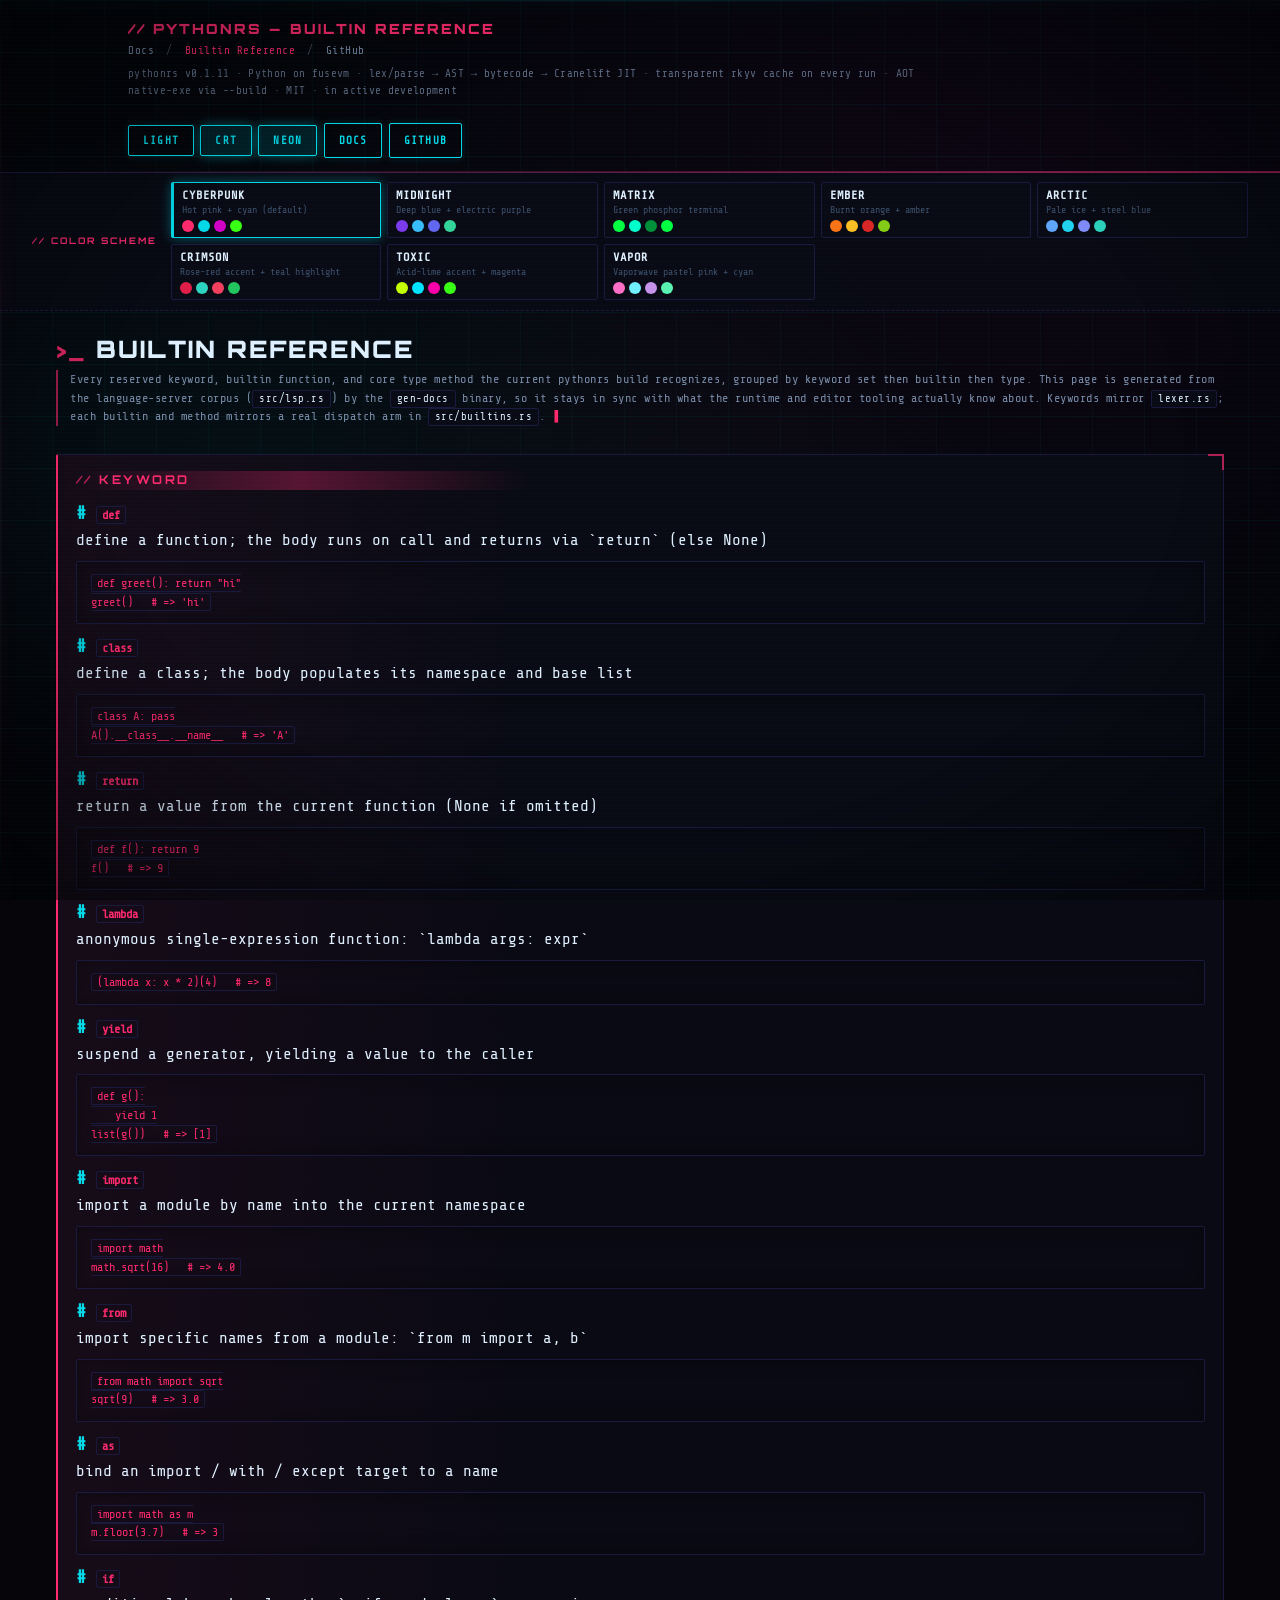
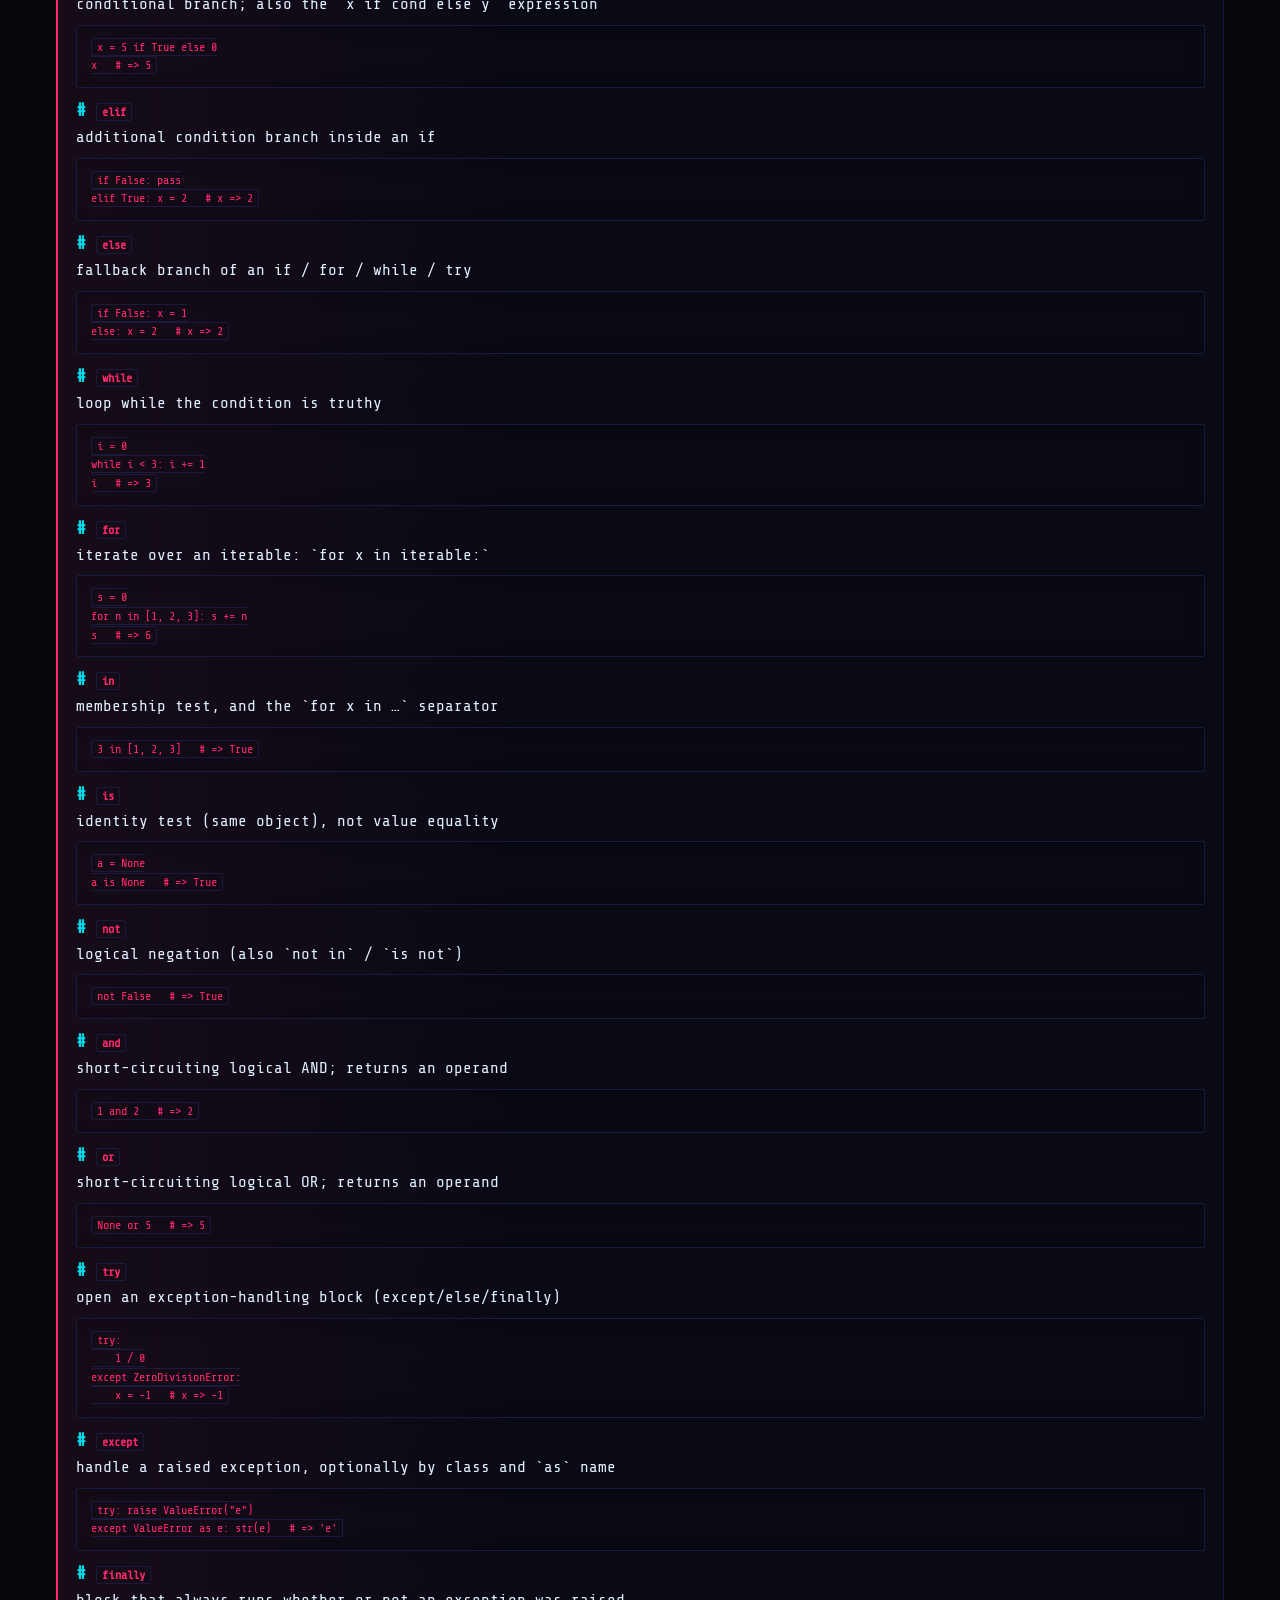
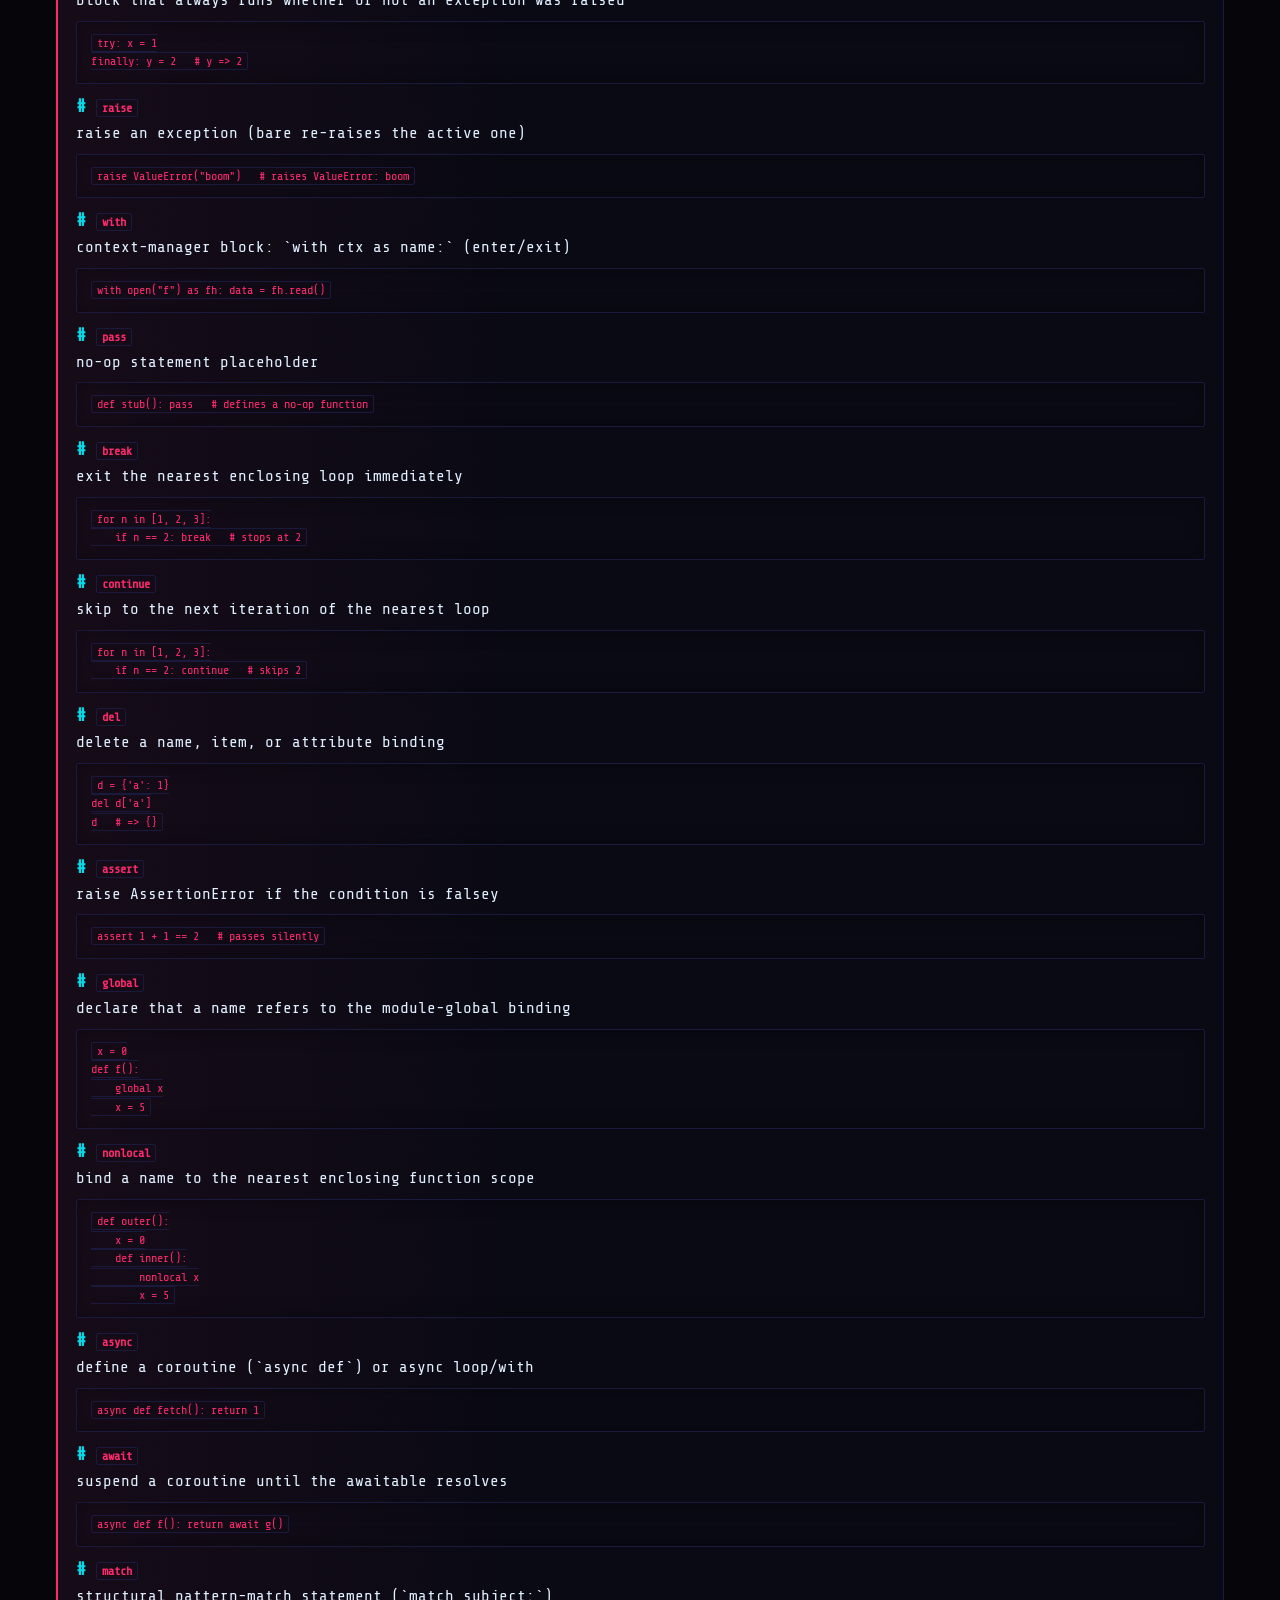
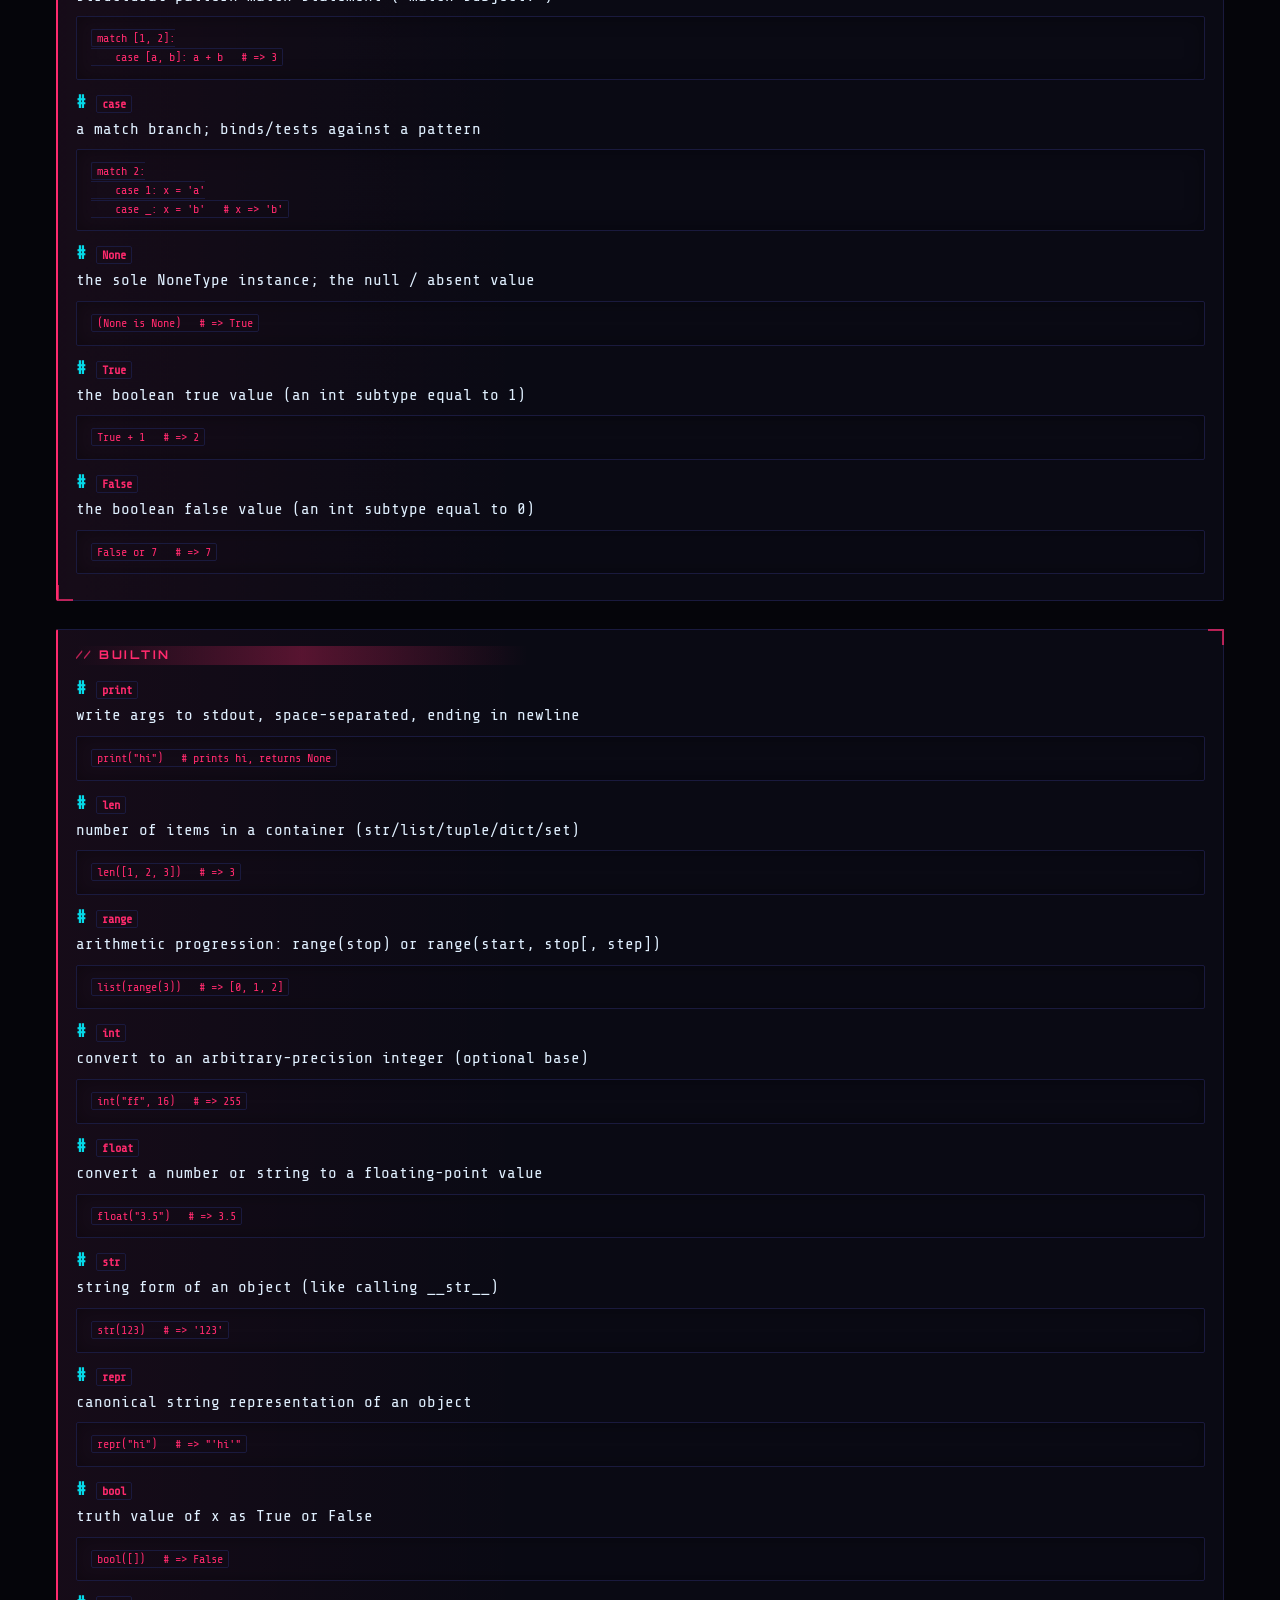
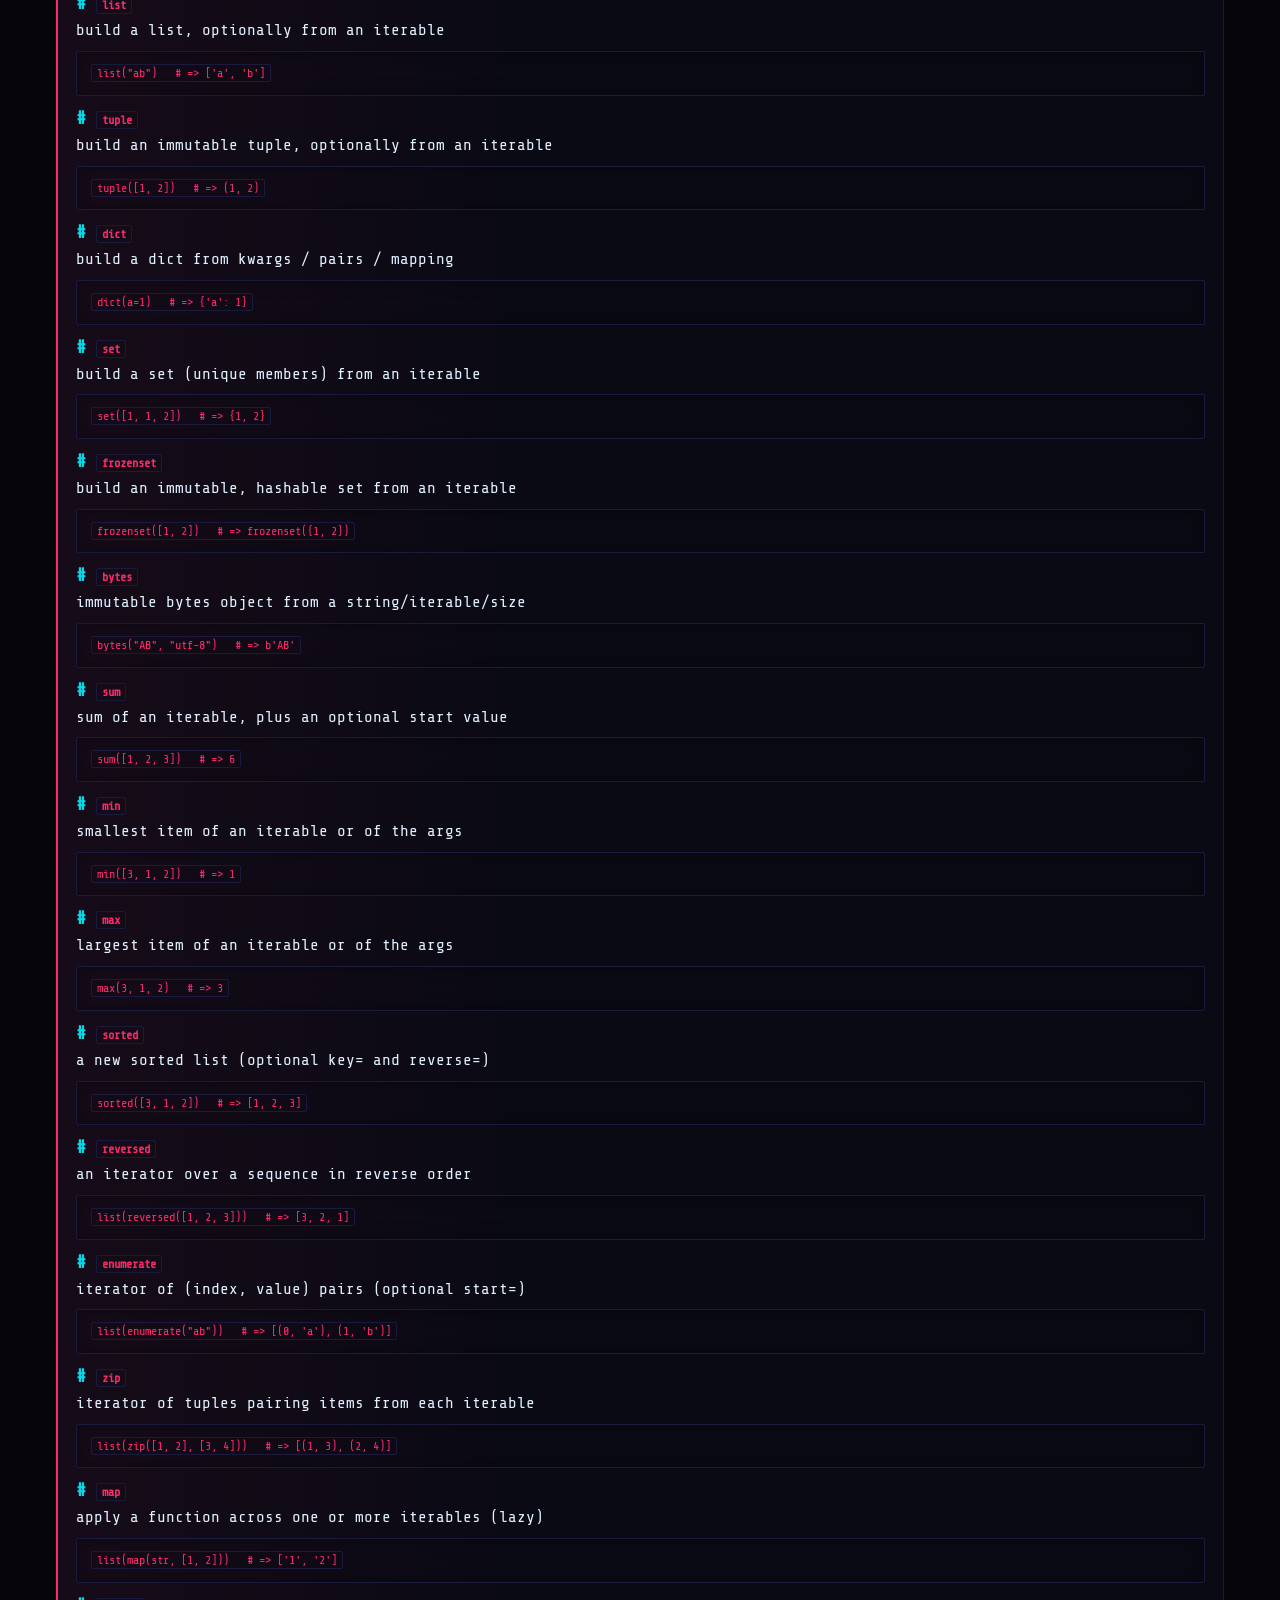
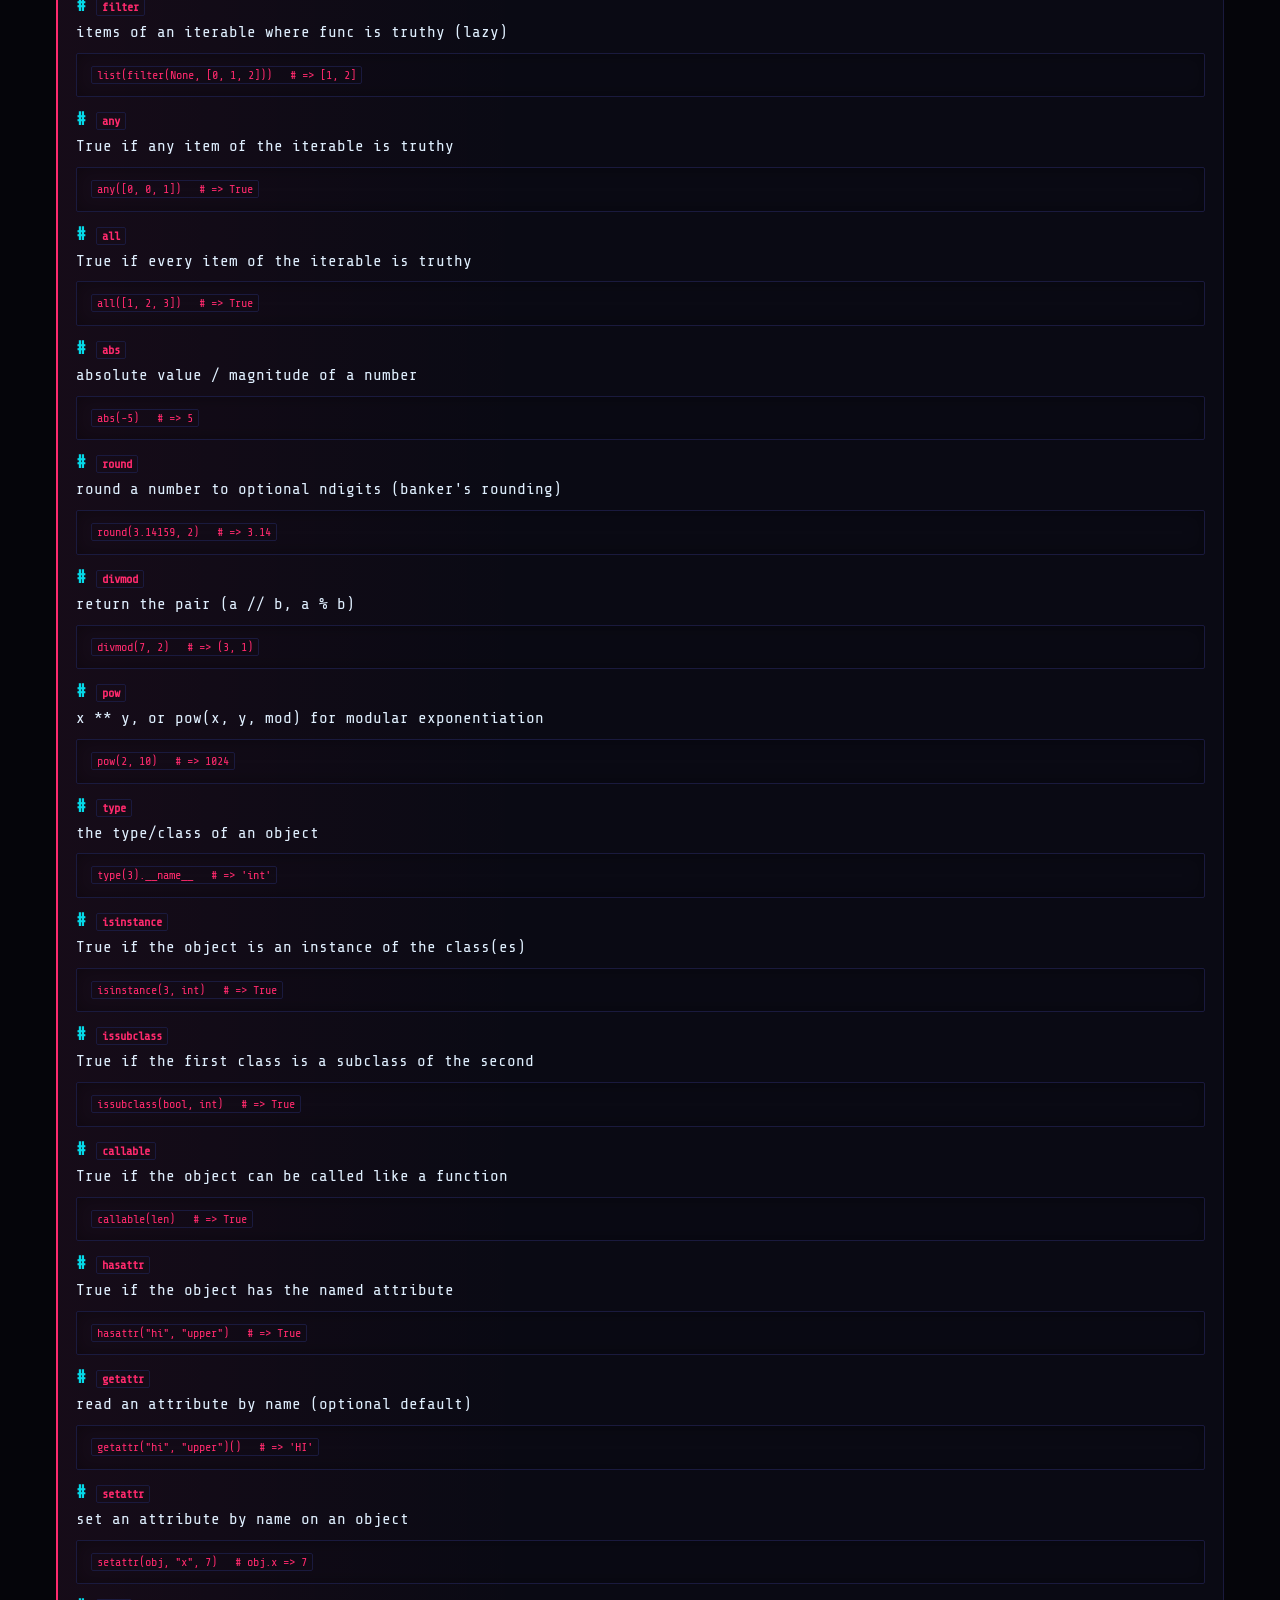
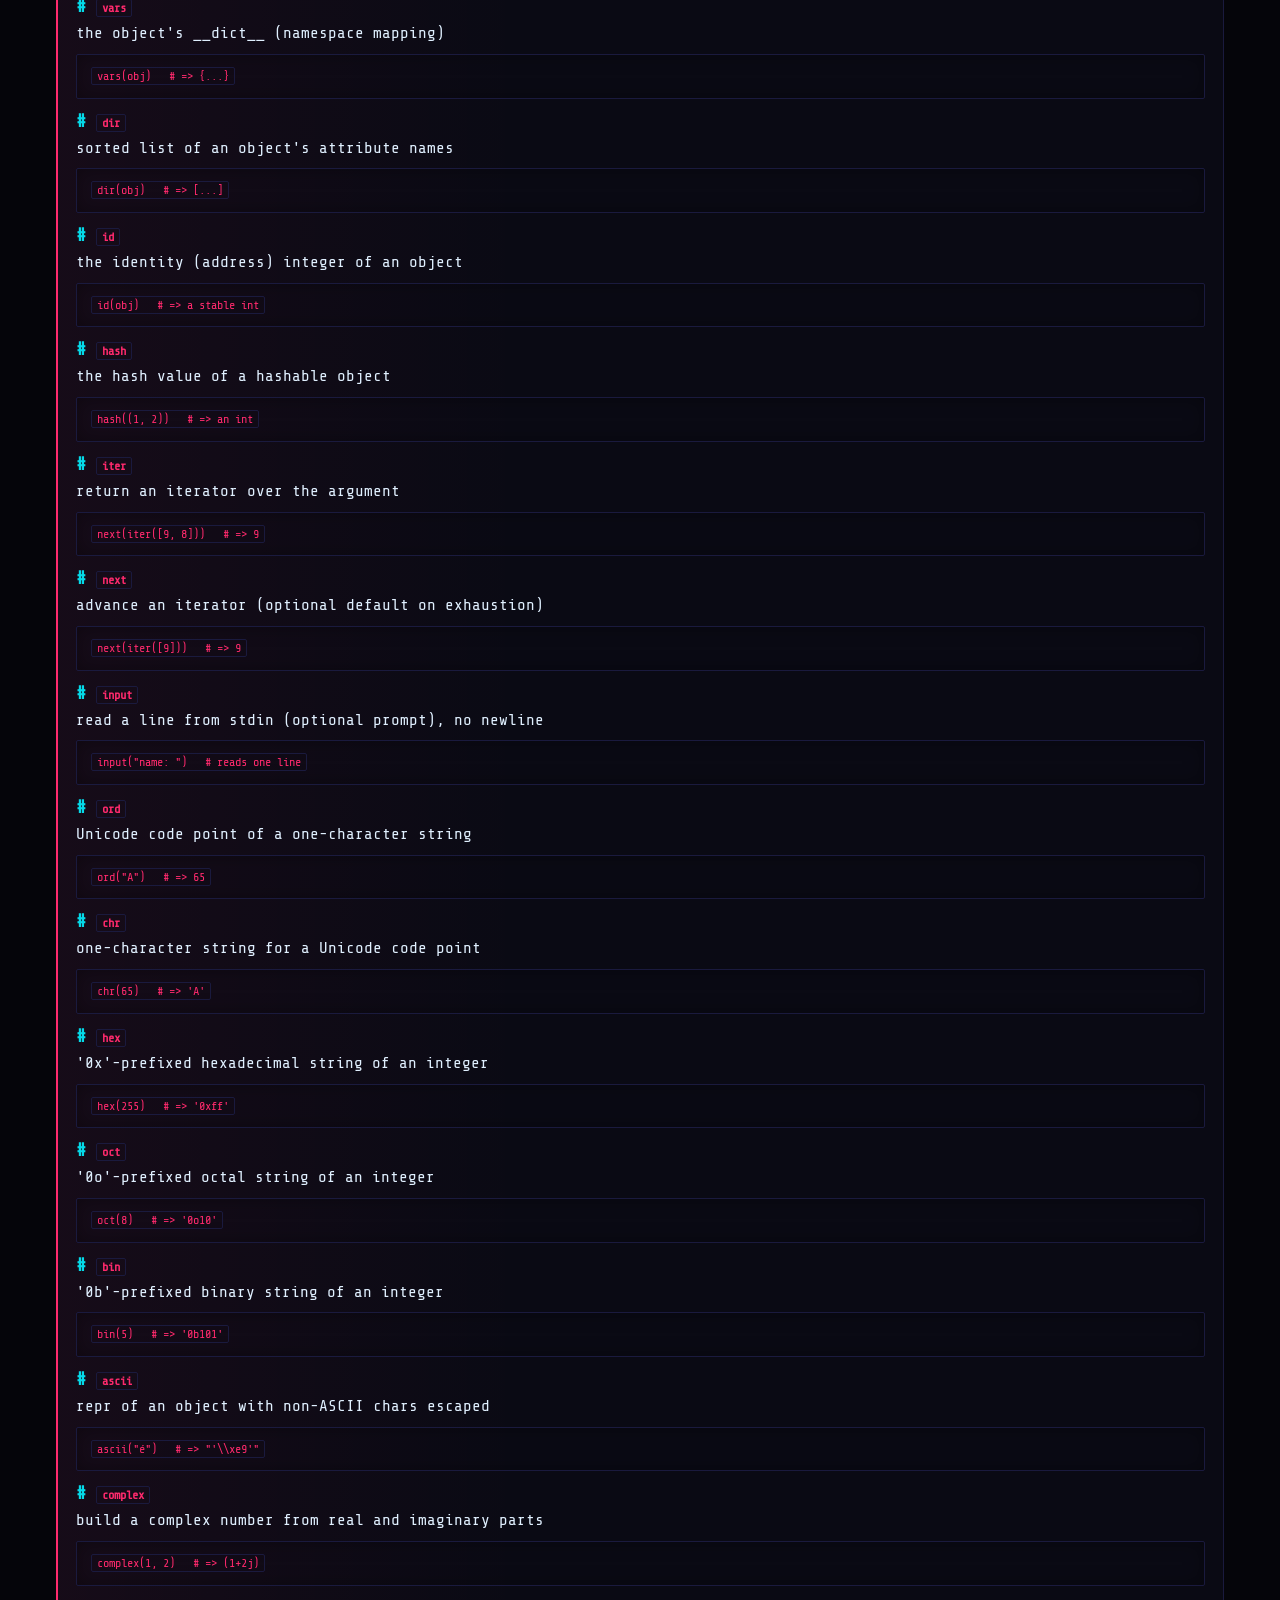
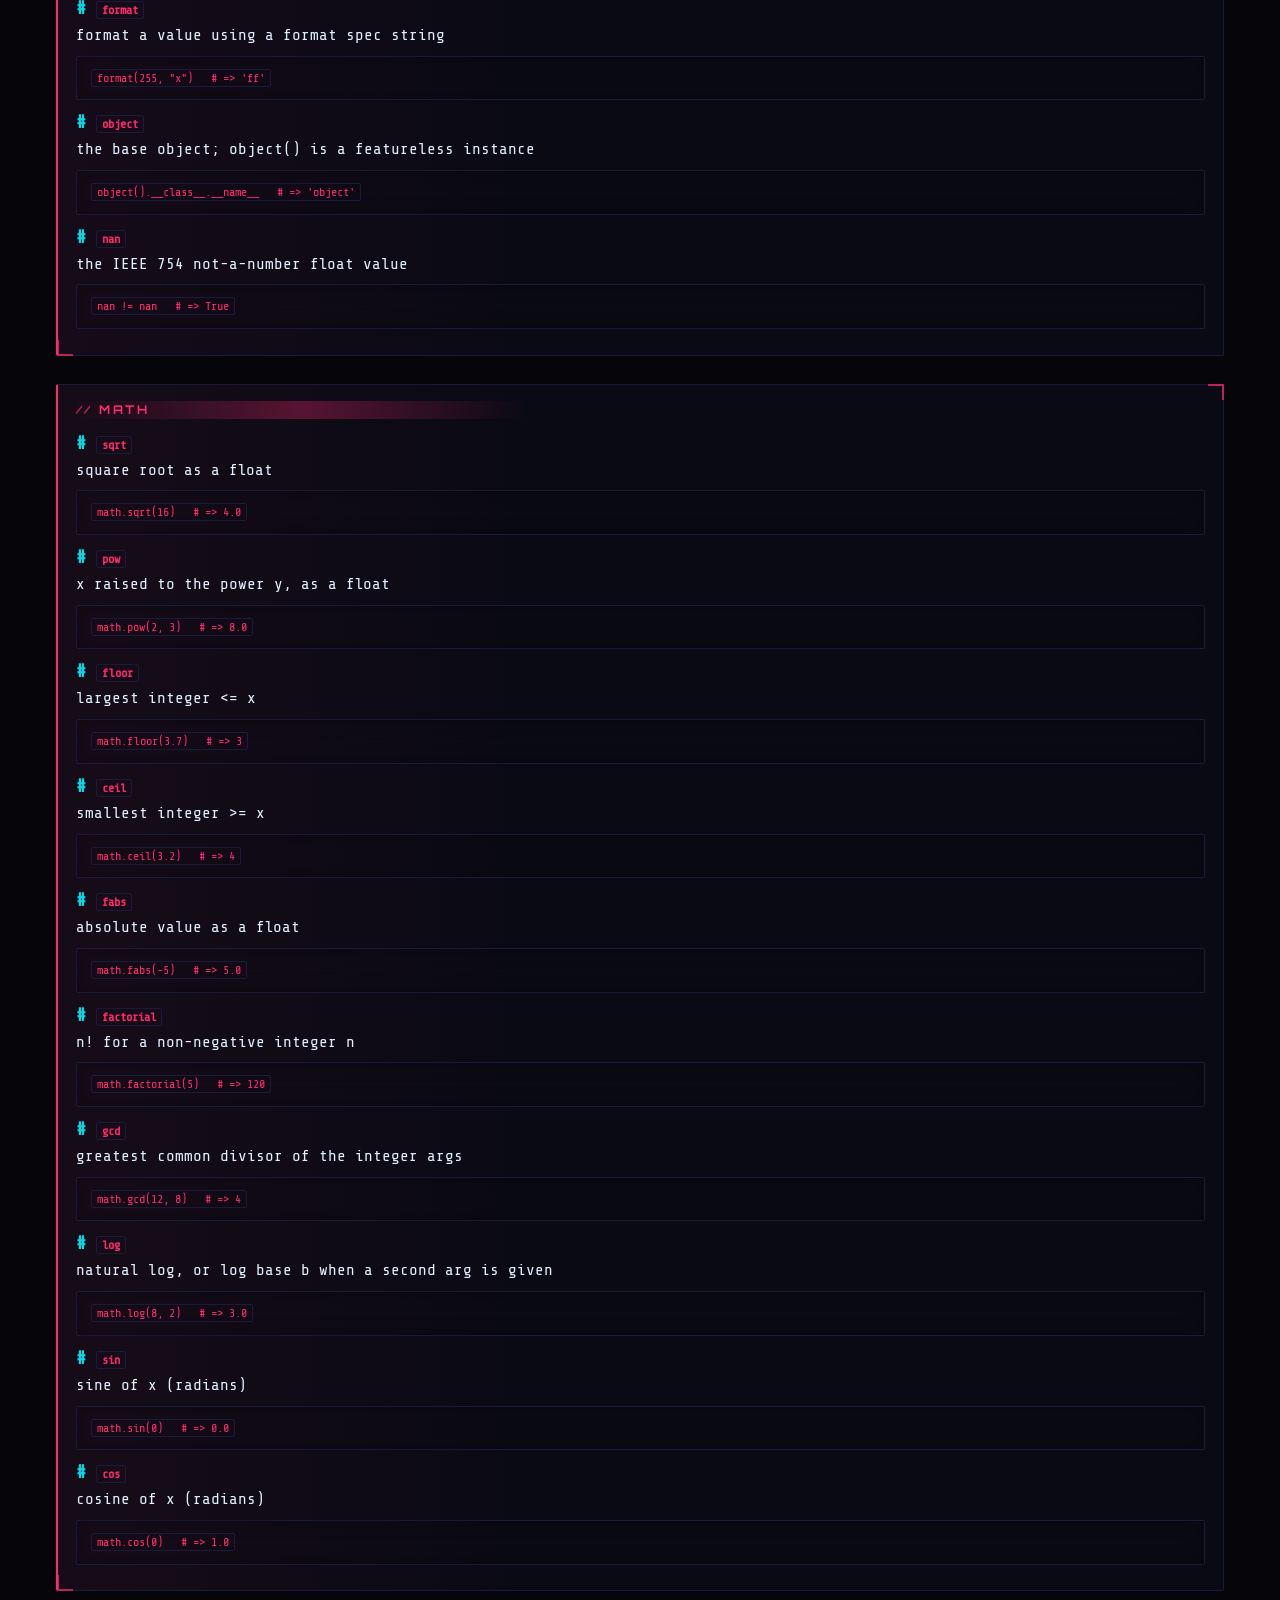
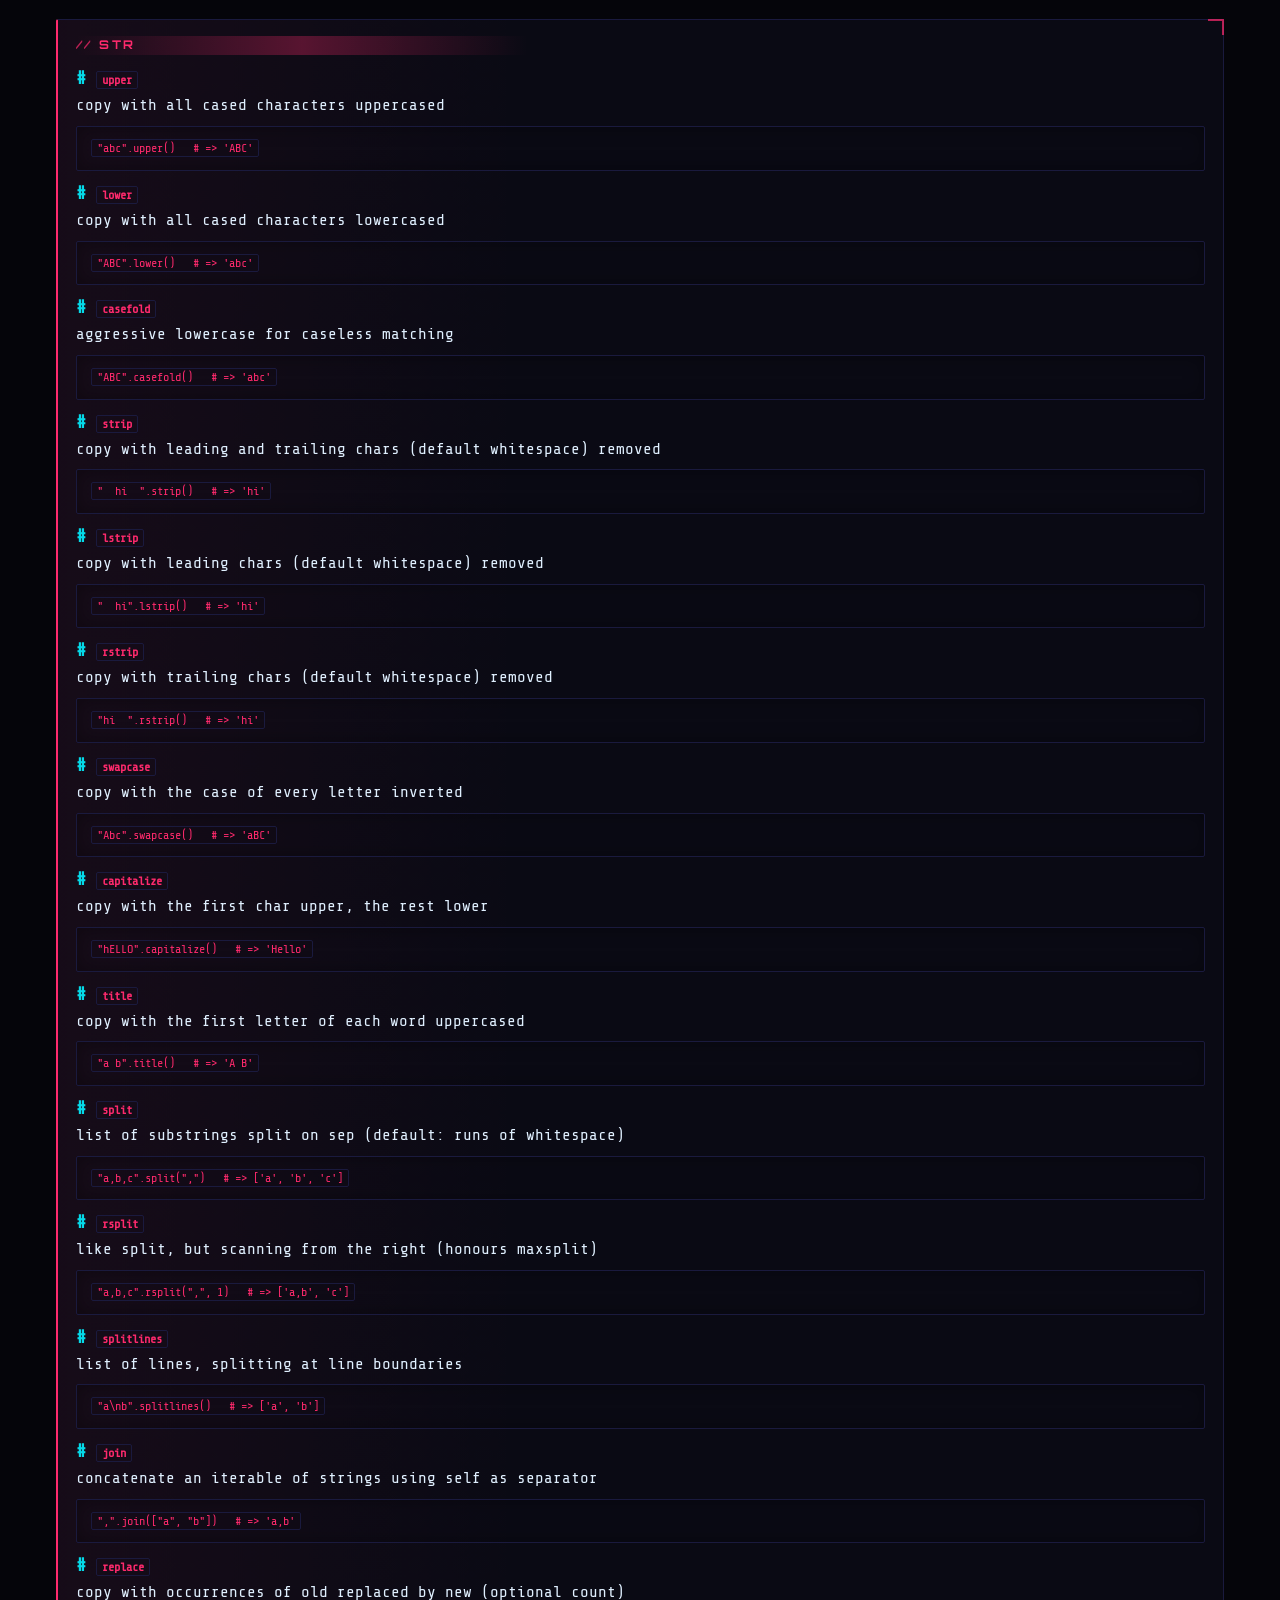
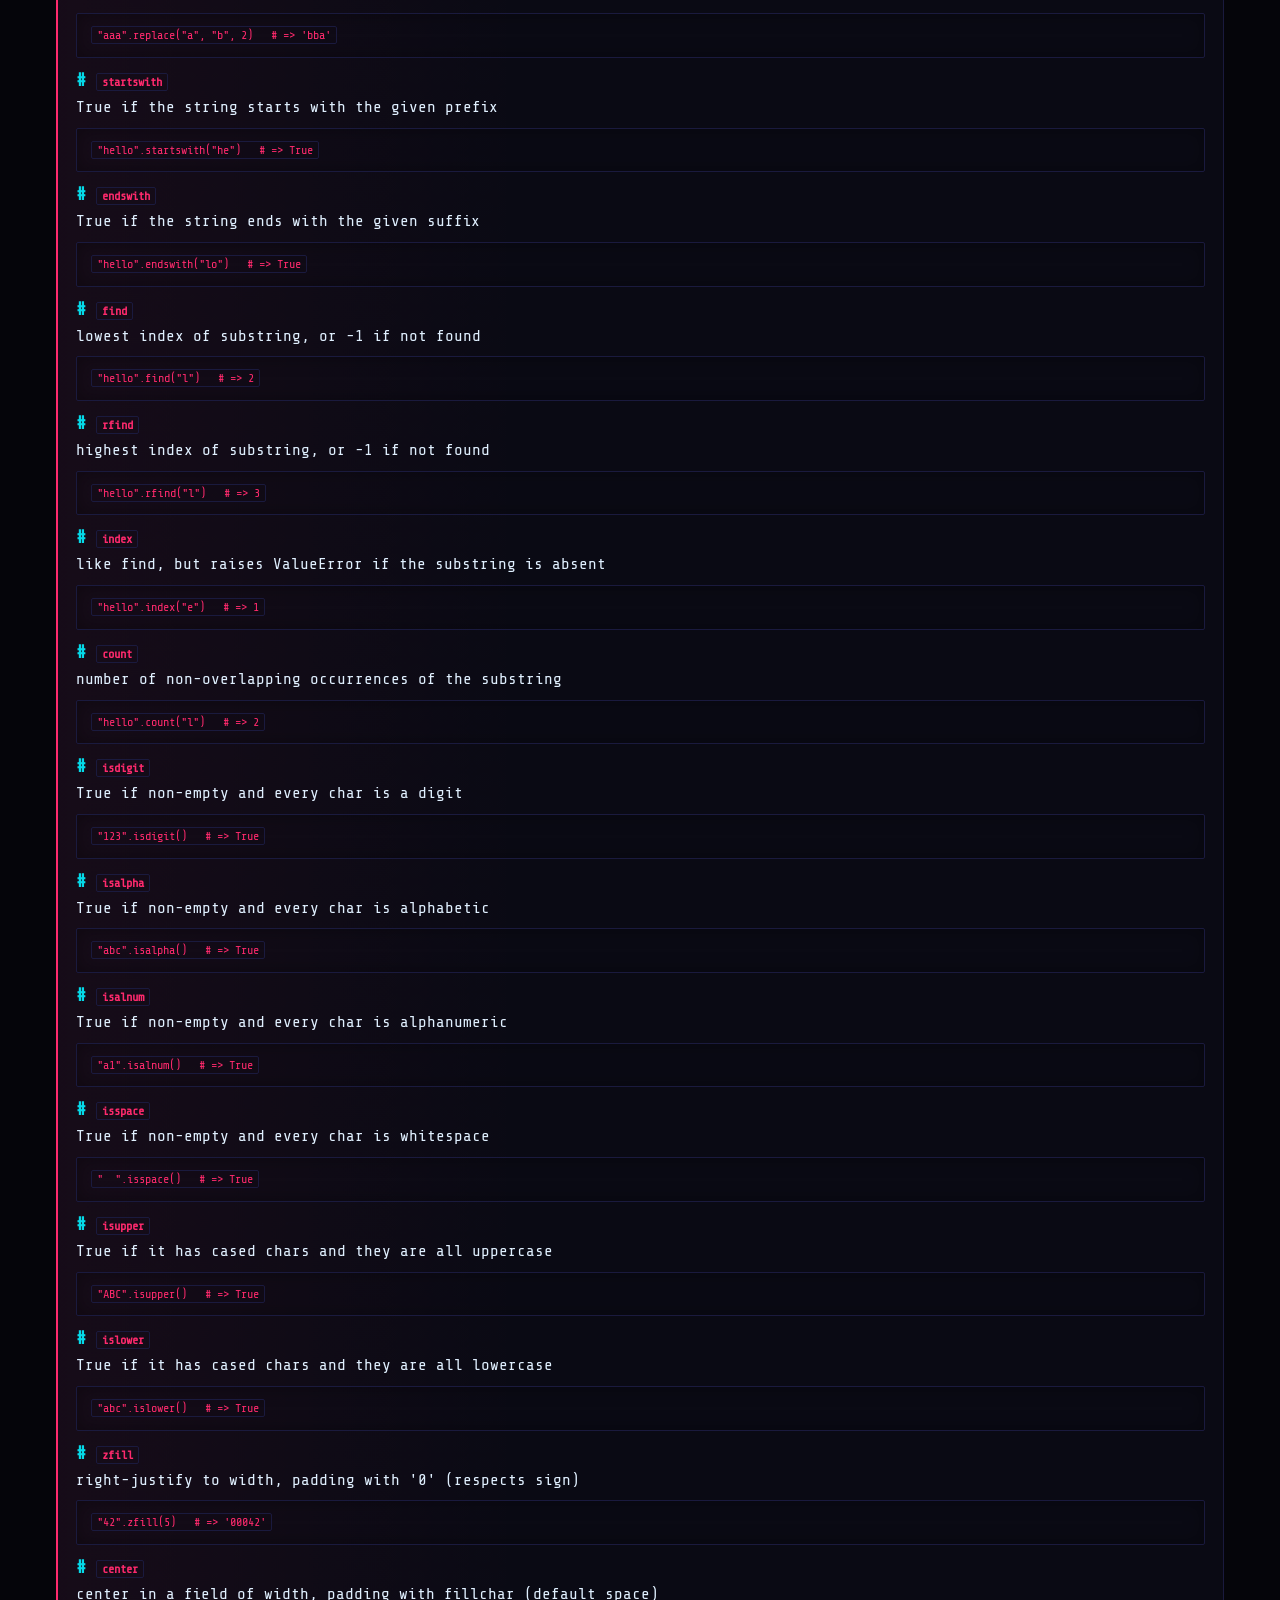
==== commit 0470cb97: "bump v0.1.11" ====
--- a/docs/reference.html
+++ b/docs/reference.html
@@ -44,7 +44,7 @@
             <span class="sep">/</span>
             <a href="https://github.com/MenkeTechnologies/pythonrs" target="_blank" rel="noopener noreferrer">GitHub</a>
           </nav>
-          <p class="docs-build-line">pythonrs v0.1.10 · Python on fusevm · lex/parse → AST → bytecode → Cranelift JIT · transparent rkyv cache on every run · AOT native-exe via --build · MIT · in active development</p>
+          <p class="docs-build-line">pythonrs v0.1.11 · Python on fusevm · lex/parse → AST → bytecode → Cranelift JIT · transparent rkyv cache on every run · AOT native-exe via --build · MIT · in active development</p>
         </div>
         <div class="tutorial-toolbar">
           <button type="button" class="btn btn-secondary" id="btnTheme" title="Toggle light/dark">Theme</button>
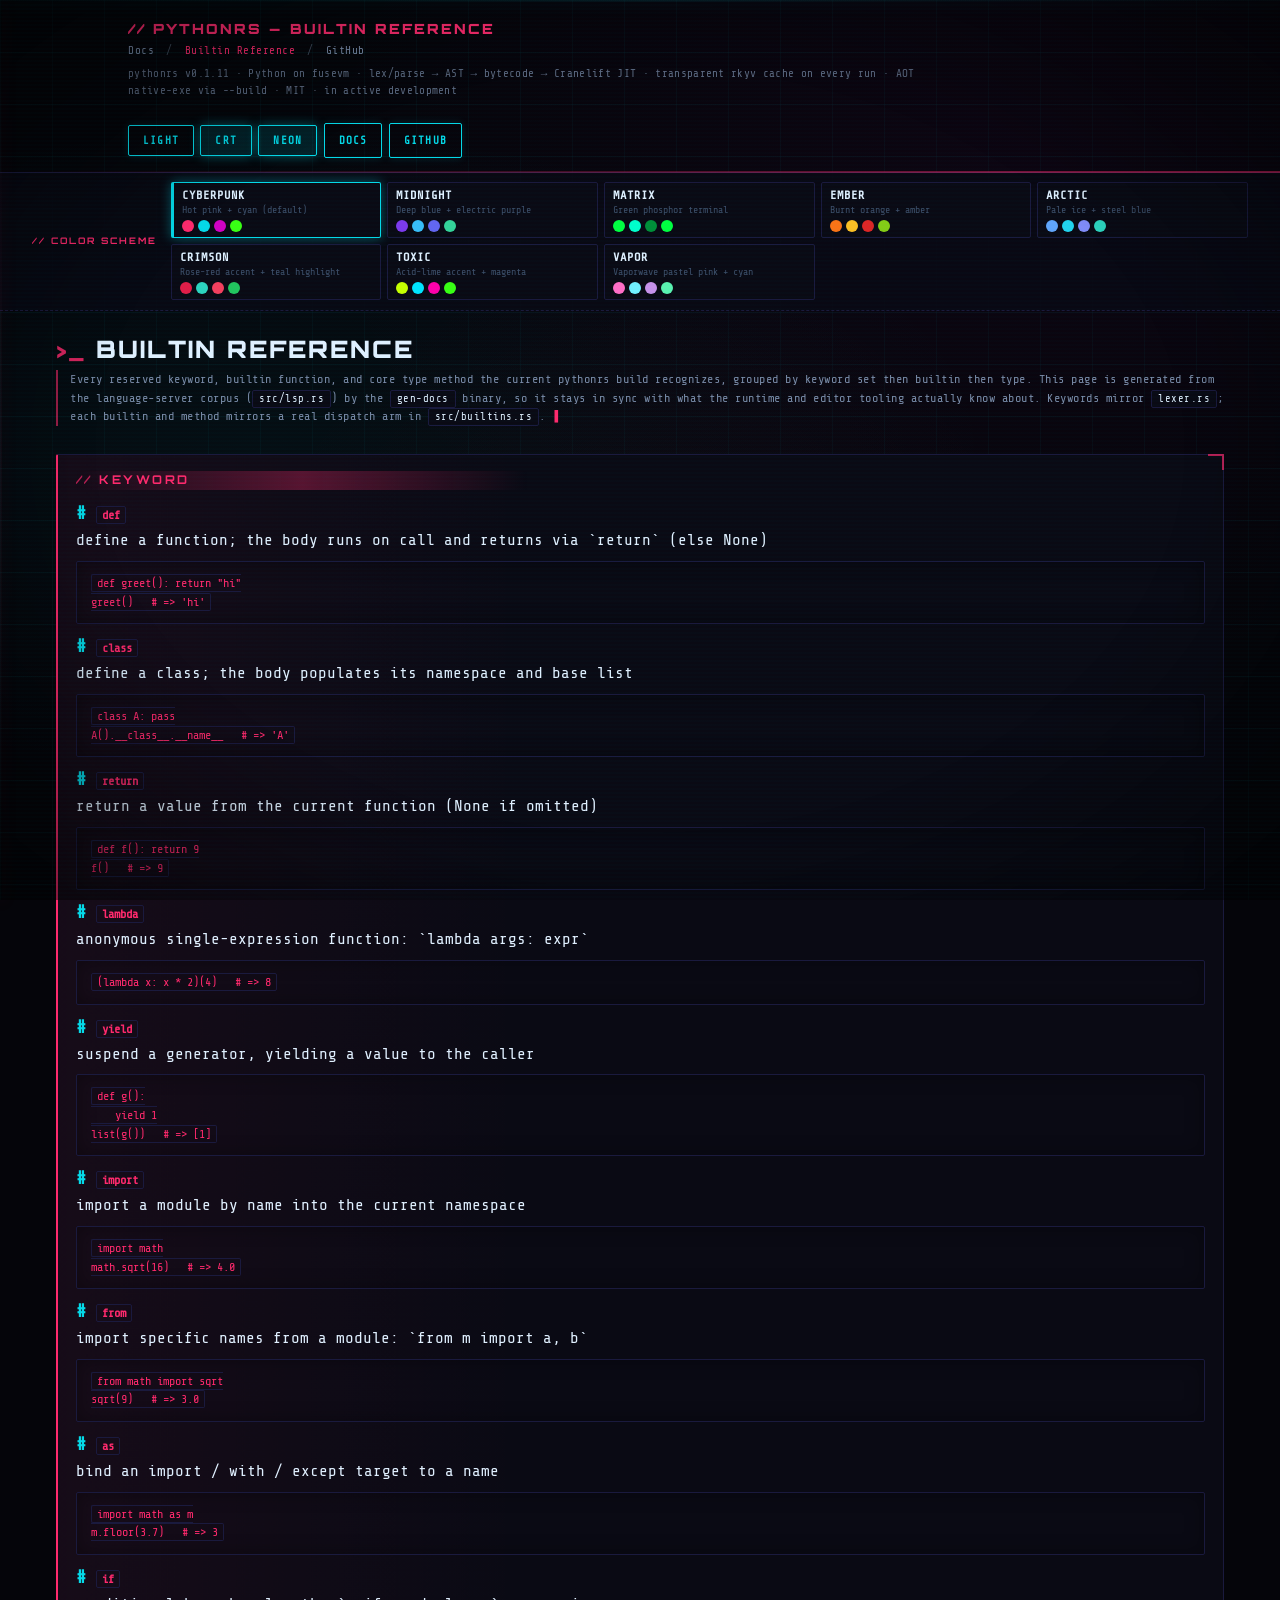
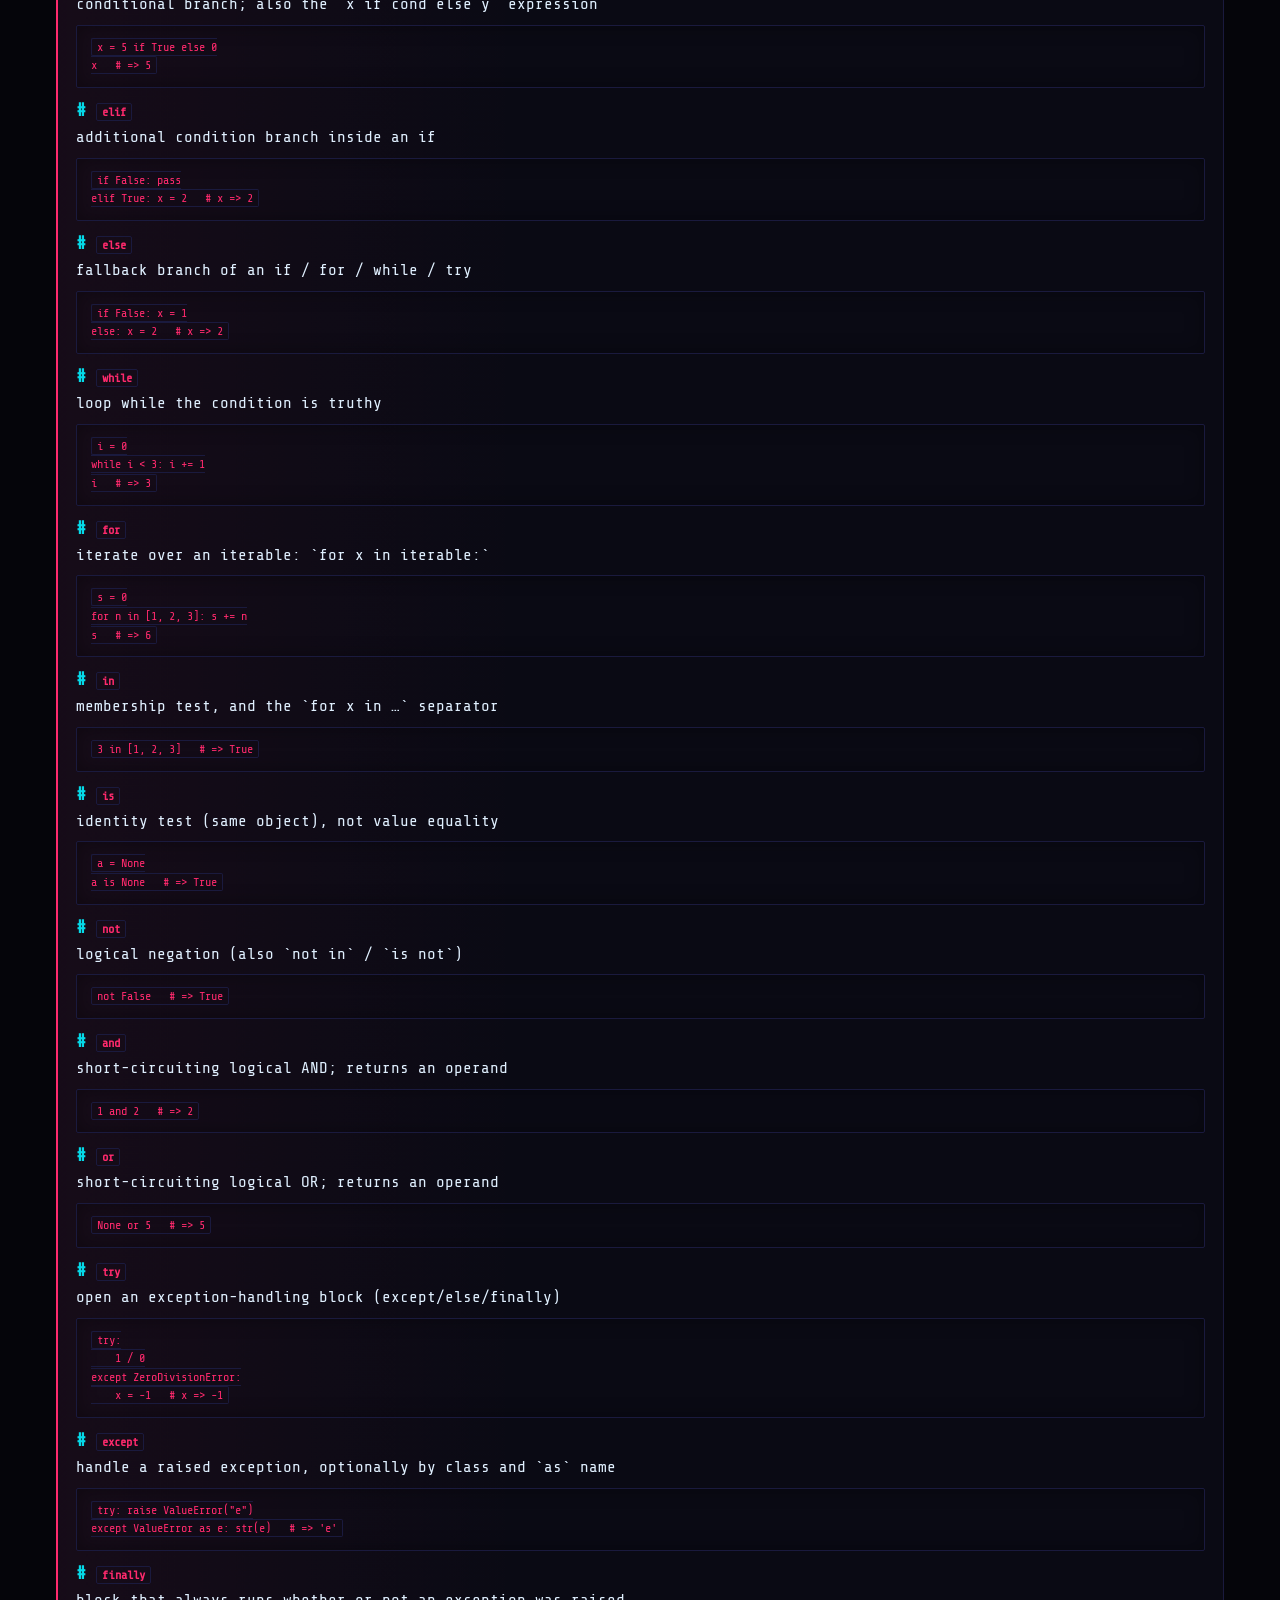
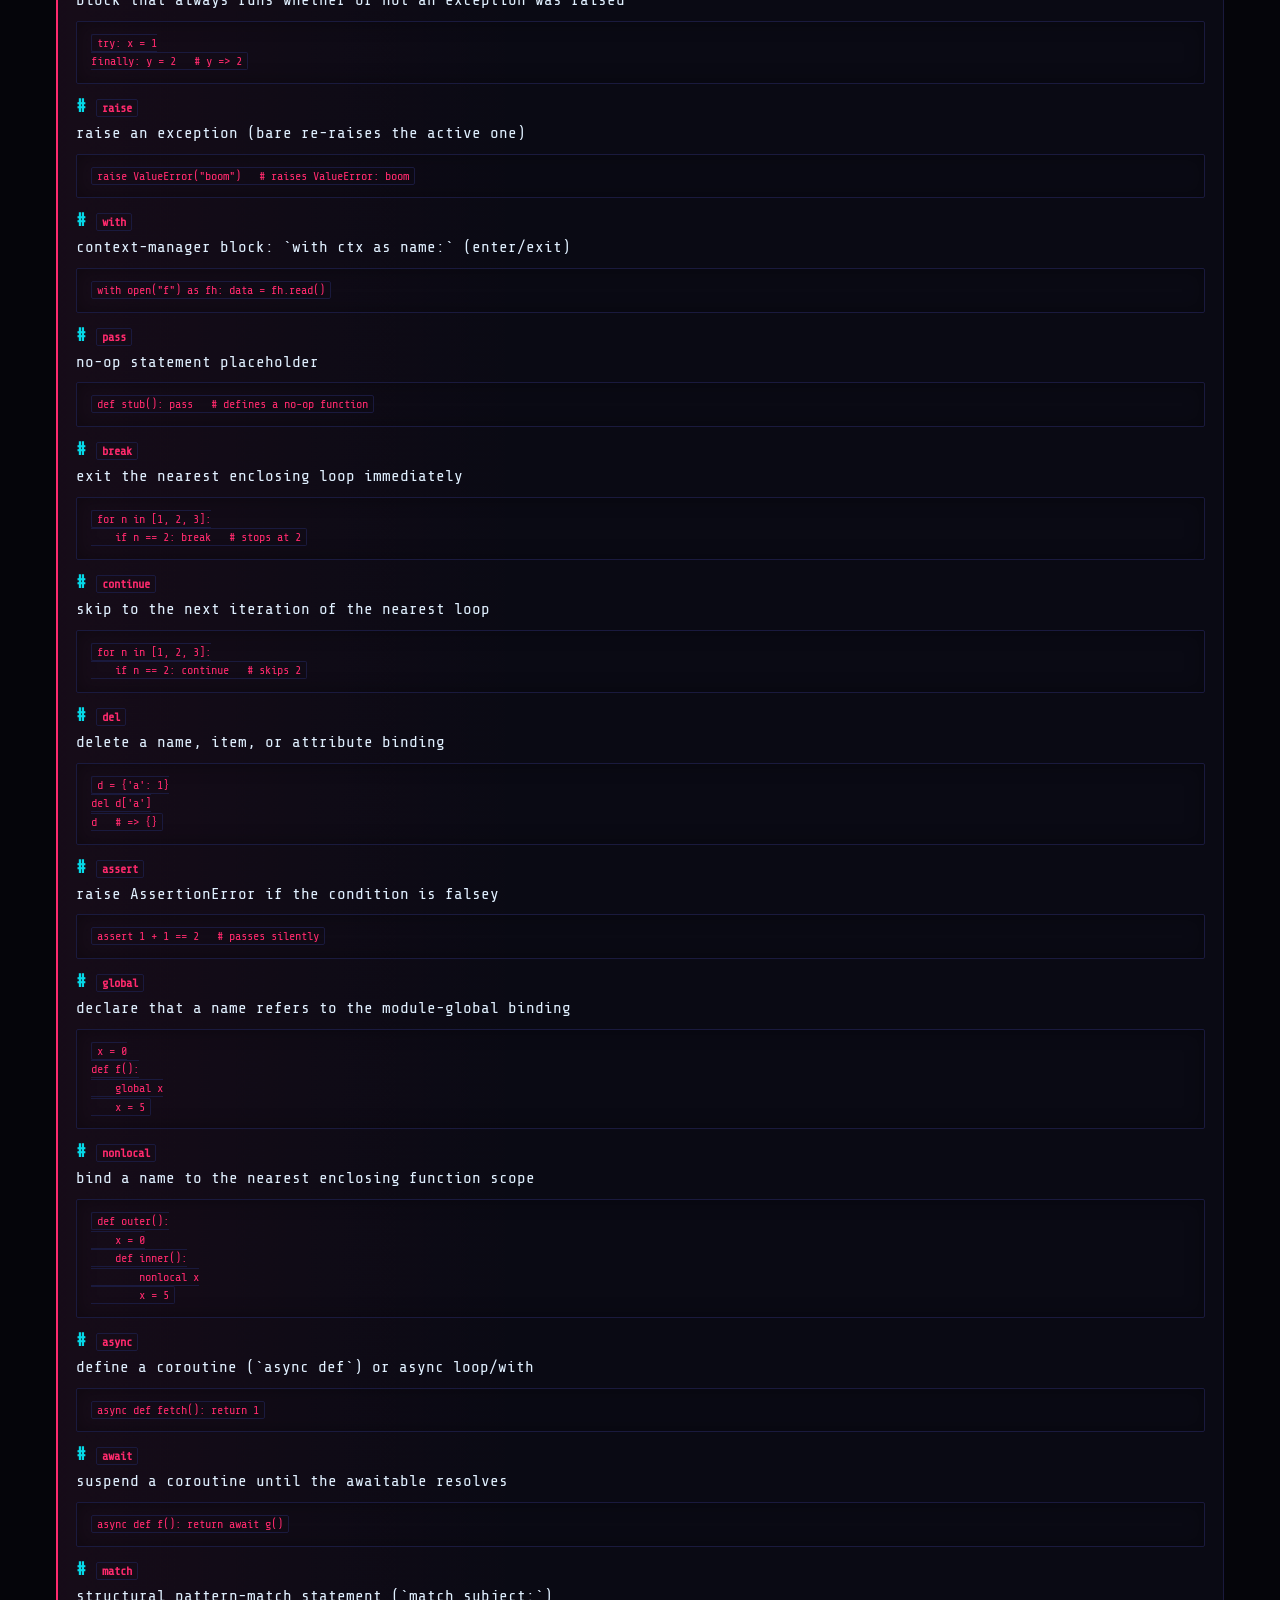
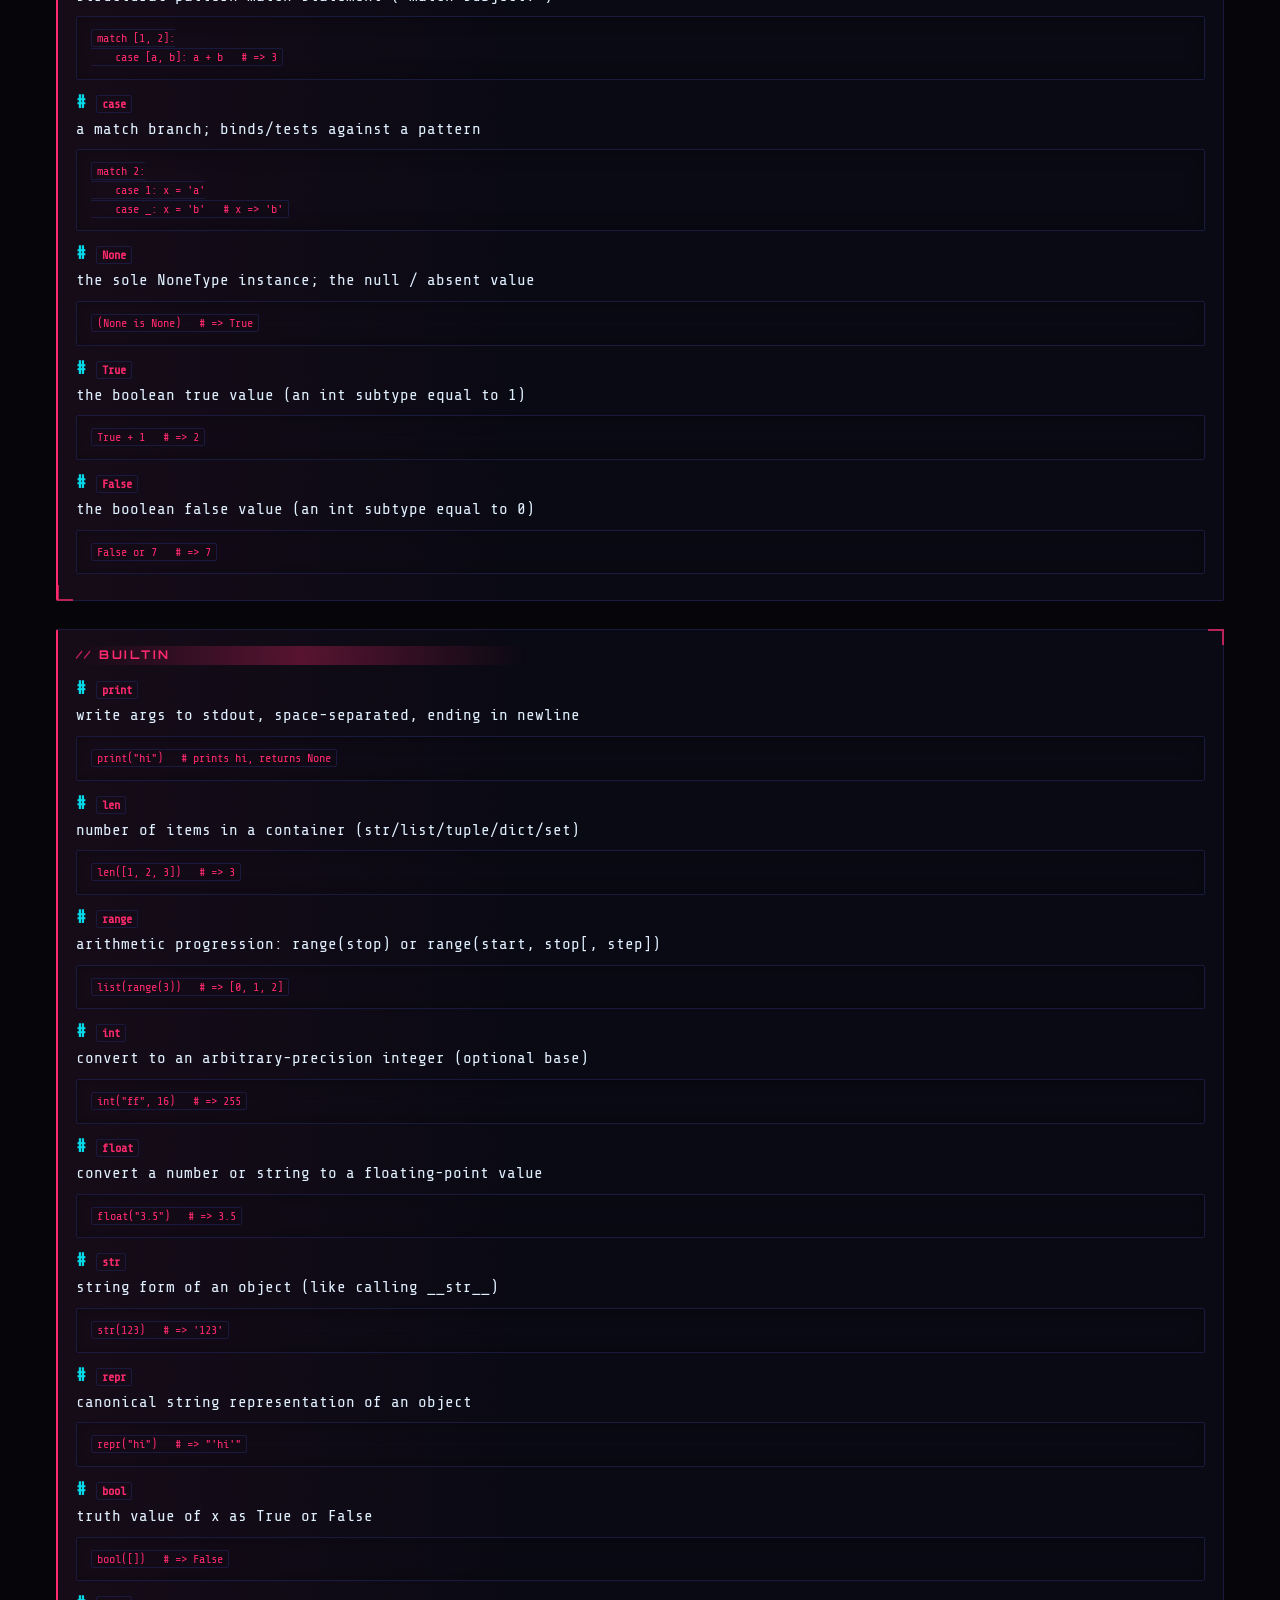
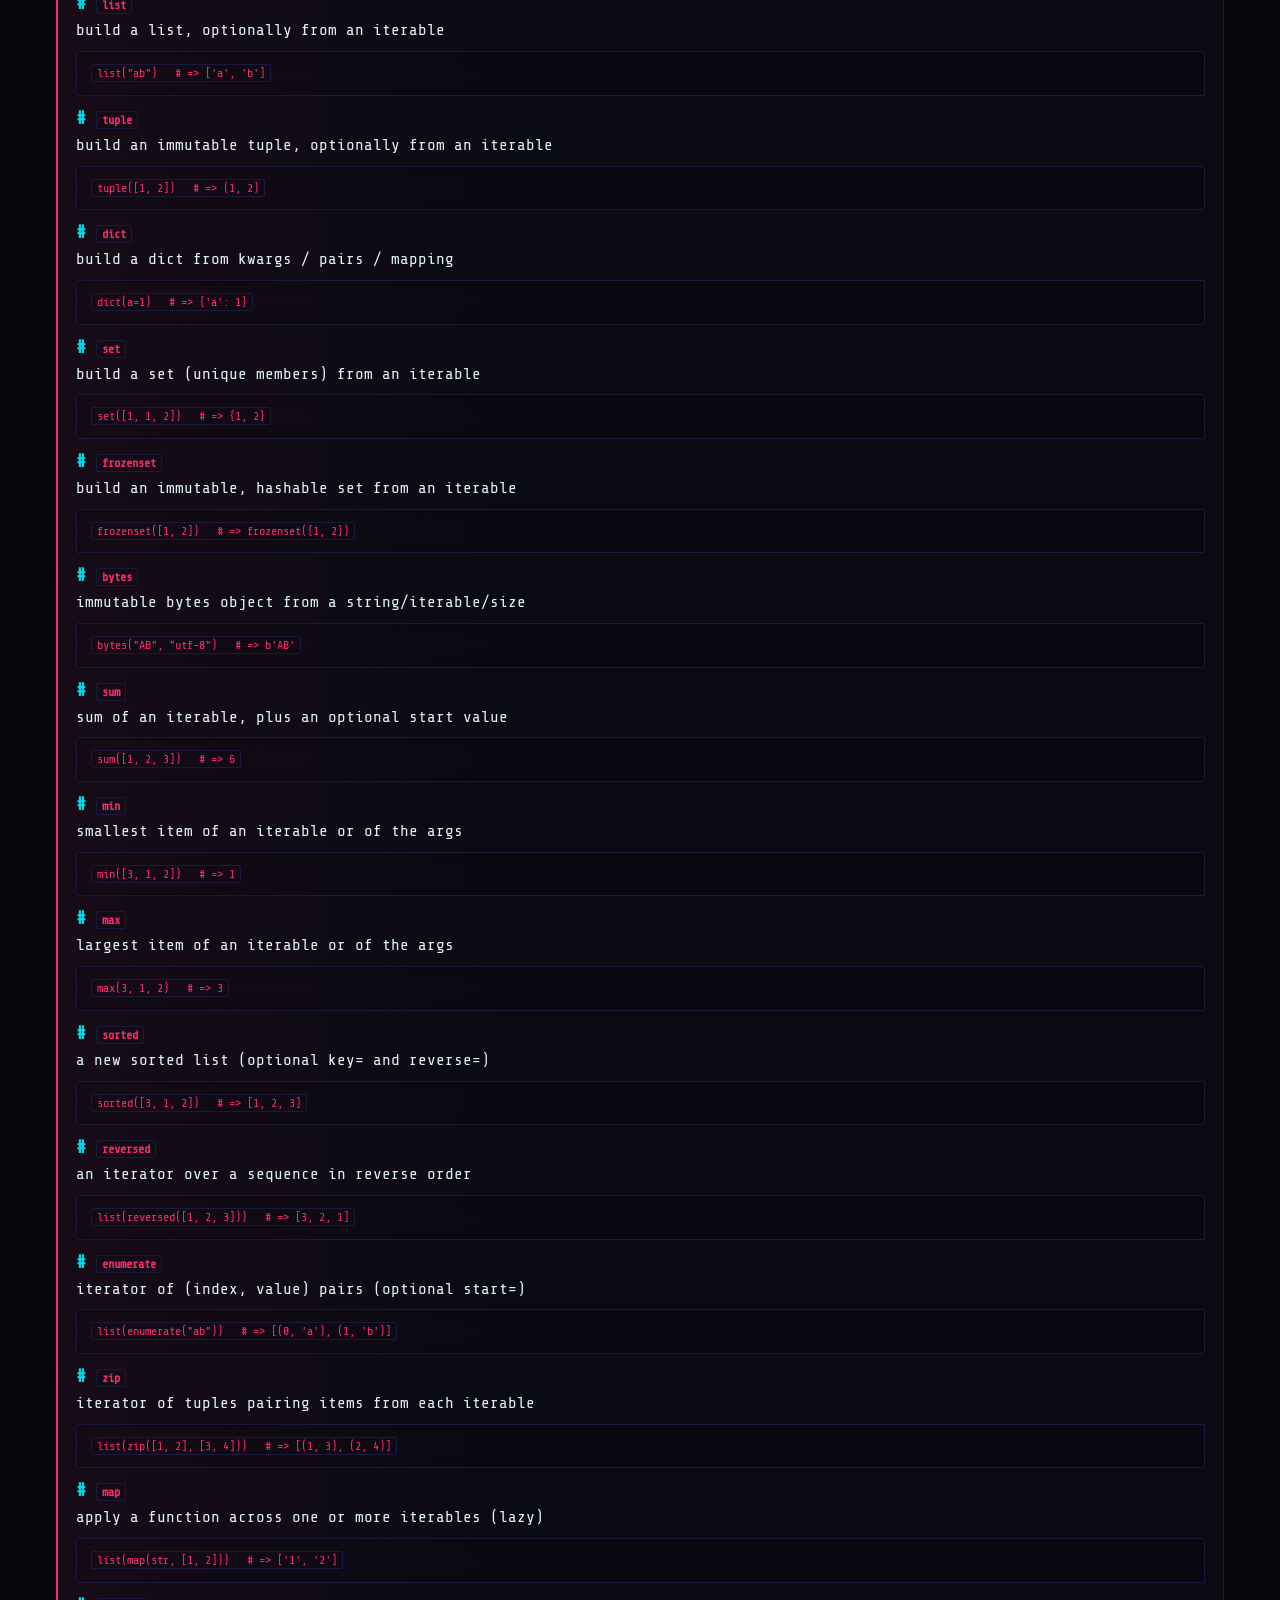
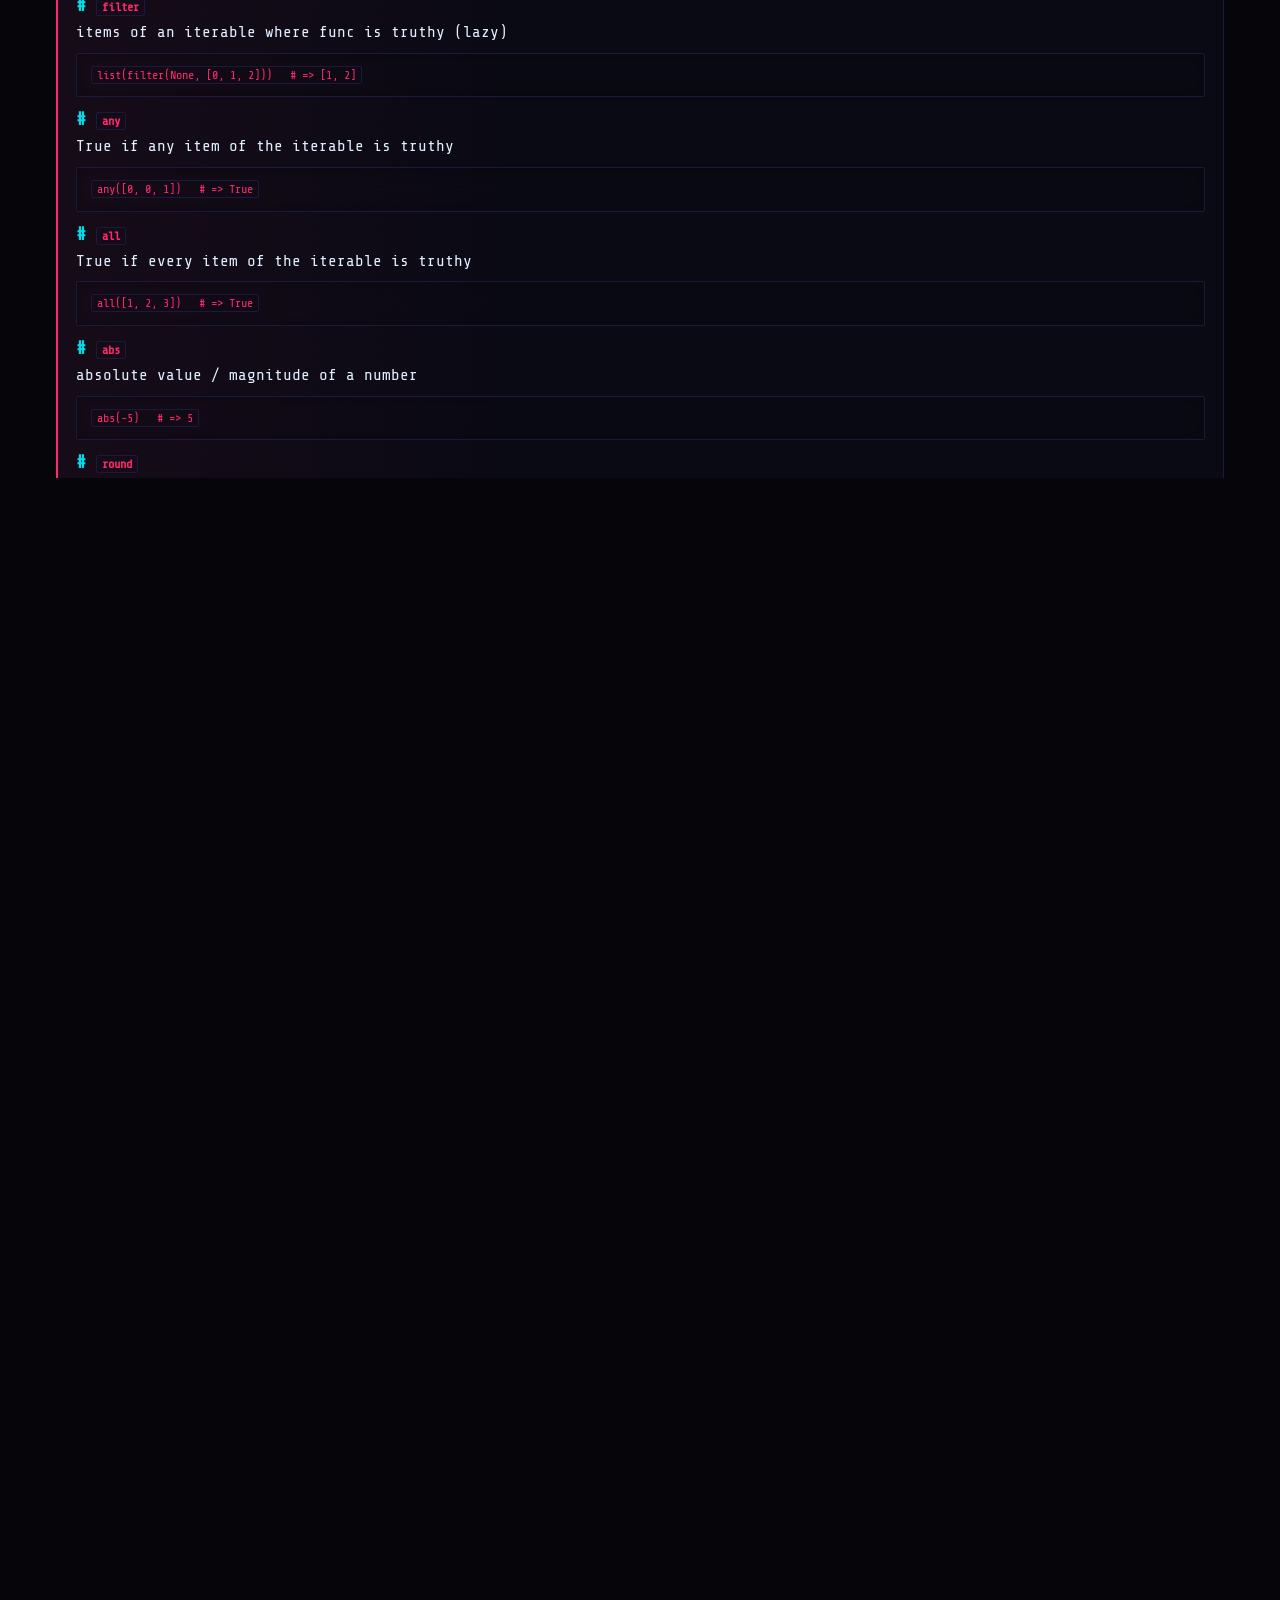
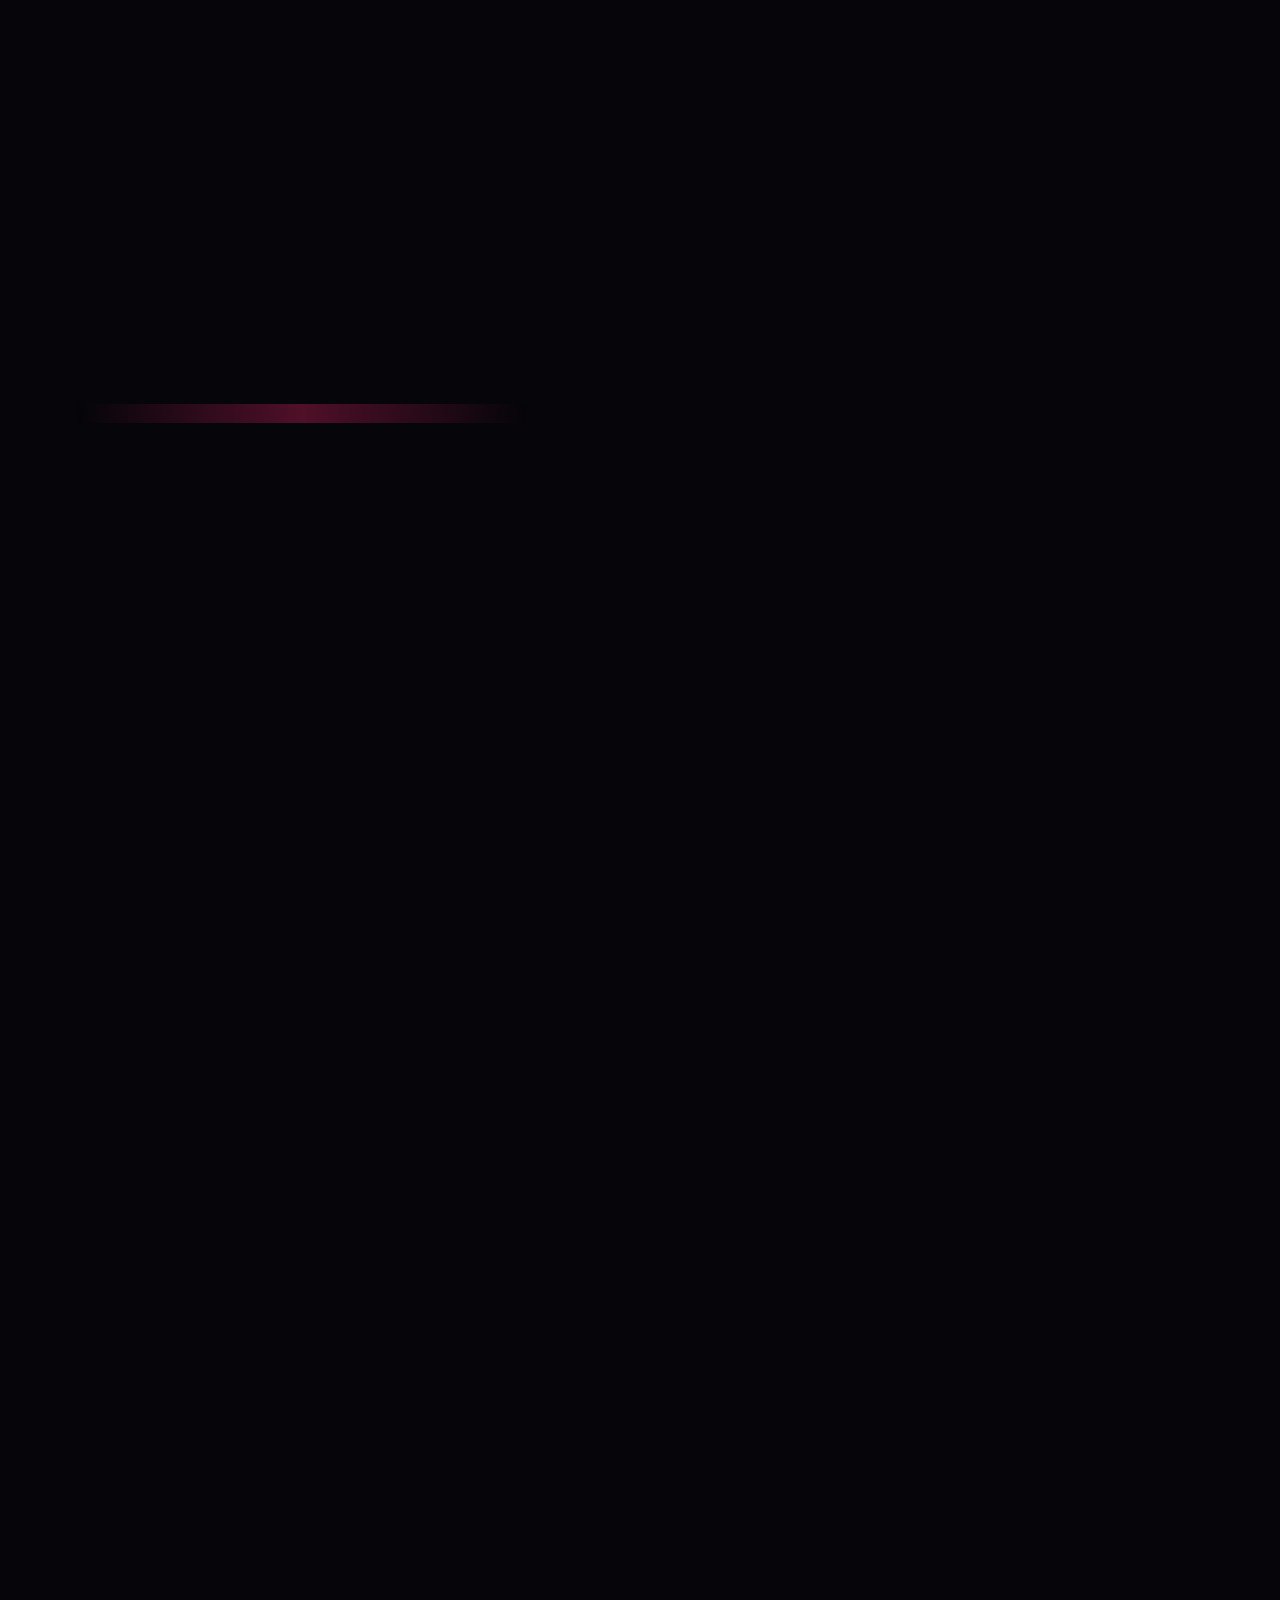
==== commit 942b1482: "docs: syntax-error reporting and compile() in the README and the status table; eval/exec/compile in " ====
--- a/docs/reference.html
+++ b/docs/reference.html
@@ -459,102 +459,117 @@
           <pre><code class="lang-python">callable(len)   # =&gt; True</code></pre>
         </article>
         <article class="doc-entry" id="doc-builtin-34">
-          <h3><a class="doc-anchor" href="#doc-builtin-34">#</a> <code>hasattr</code></h3>
+          <h3><a class="doc-anchor" href="#doc-builtin-34">#</a> <code>eval</code></h3>
+          <p>evaluate one expression (a string or an `eval`-mode code object) and return its value</p>
+          <pre><code class="lang-python">eval('6 * 7')   # =&gt; 42</code></pre>
+        </article>
+        <article class="doc-entry" id="doc-builtin-35">
+          <h3><a class="doc-anchor" href="#doc-builtin-35">#</a> <code>exec</code></h3>
+          <p>run statements (a string or a code object) in the current or given namespace; returns None</p>
+          <pre><code class="lang-python">ns = {}; exec('x = 2', ns); ns['x']   # =&gt; 2</code></pre>
+        </article>
+        <article class="doc-entry" id="doc-builtin-36">
+          <h3><a class="doc-anchor" href="#doc-builtin-36">#</a> <code>compile</code></h3>
+          <p>check source in 'exec'/'eval'/'single' mode and return a code object that exec/eval run under the given filename; a syntax error is raised here</p>
+          <pre><code class="lang-python">eval(compile('1 + 2', '&lt;calc&gt;', 'eval'))   # =&gt; 3</code></pre>
+        </article>
+        <article class="doc-entry" id="doc-builtin-37">
+          <h3><a class="doc-anchor" href="#doc-builtin-37">#</a> <code>hasattr</code></h3>
           <p>True if the object has the named attribute</p>
           <pre><code class="lang-python">hasattr("hi", "upper")   # =&gt; True</code></pre>
         </article>
-        <article class="doc-entry" id="doc-builtin-35">
-          <h3><a class="doc-anchor" href="#doc-builtin-35">#</a> <code>getattr</code></h3>
+        <article class="doc-entry" id="doc-builtin-38">
+          <h3><a class="doc-anchor" href="#doc-builtin-38">#</a> <code>getattr</code></h3>
           <p>read an attribute by name (optional default)</p>
           <pre><code class="lang-python">getattr("hi", "upper")()   # =&gt; 'HI'</code></pre>
         </article>
-        <article class="doc-entry" id="doc-builtin-36">
-          <h3><a class="doc-anchor" href="#doc-builtin-36">#</a> <code>setattr</code></h3>
+        <article class="doc-entry" id="doc-builtin-39">
+          <h3><a class="doc-anchor" href="#doc-builtin-39">#</a> <code>setattr</code></h3>
           <p>set an attribute by name on an object</p>
           <pre><code class="lang-python">setattr(obj, "x", 7)   # obj.x =&gt; 7</code></pre>
         </article>
-        <article class="doc-entry" id="doc-builtin-37">
-          <h3><a class="doc-anchor" href="#doc-builtin-37">#</a> <code>vars</code></h3>
+        <article class="doc-entry" id="doc-builtin-40">
+          <h3><a class="doc-anchor" href="#doc-builtin-40">#</a> <code>vars</code></h3>
           <p>the object's __dict__ (namespace mapping)</p>
           <pre><code class="lang-python">vars(obj)   # =&gt; {...}</code></pre>
         </article>
-        <article class="doc-entry" id="doc-builtin-38">
-          <h3><a class="doc-anchor" href="#doc-builtin-38">#</a> <code>dir</code></h3>
+        <article class="doc-entry" id="doc-builtin-41">
+          <h3><a class="doc-anchor" href="#doc-builtin-41">#</a> <code>dir</code></h3>
           <p>sorted list of an object's attribute names</p>
           <pre><code class="lang-python">dir(obj)   # =&gt; [...]</code></pre>
         </article>
-        <article class="doc-entry" id="doc-builtin-39">
-          <h3><a class="doc-anchor" href="#doc-builtin-39">#</a> <code>id</code></h3>
+        <article class="doc-entry" id="doc-builtin-42">
+          <h3><a class="doc-anchor" href="#doc-builtin-42">#</a> <code>id</code></h3>
           <p>the identity (address) integer of an object</p>
           <pre><code class="lang-python">id(obj)   # =&gt; a stable int</code></pre>
         </article>
-        <article class="doc-entry" id="doc-builtin-40">
-          <h3><a class="doc-anchor" href="#doc-builtin-40">#</a> <code>hash</code></h3>
+        <article class="doc-entry" id="doc-builtin-43">
+          <h3><a class="doc-anchor" href="#doc-builtin-43">#</a> <code>hash</code></h3>
           <p>the hash value of a hashable object</p>
           <pre><code class="lang-python">hash((1, 2))   # =&gt; an int</code></pre>
         </article>
-        <article class="doc-entry" id="doc-builtin-41">
-          <h3><a class="doc-anchor" href="#doc-builtin-41">#</a> <code>iter</code></h3>
+        <article class="doc-entry" id="doc-builtin-44">
+          <h3><a class="doc-anchor" href="#doc-builtin-44">#</a> <code>iter</code></h3>
           <p>return an iterator over the argument</p>
           <pre><code class="lang-python">next(iter([9, 8]))   # =&gt; 9</code></pre>
         </article>
-        <article class="doc-entry" id="doc-builtin-42">
-          <h3><a class="doc-anchor" href="#doc-builtin-42">#</a> <code>next</code></h3>
+        <article class="doc-entry" id="doc-builtin-45">
+          <h3><a class="doc-anchor" href="#doc-builtin-45">#</a> <code>next</code></h3>
           <p>advance an iterator (optional default on exhaustion)</p>
           <pre><code class="lang-python">next(iter([9]))   # =&gt; 9</code></pre>
         </article>
-        <article class="doc-entry" id="doc-builtin-43">
-          <h3><a class="doc-anchor" href="#doc-builtin-43">#</a> <code>input</code></h3>
+        <article class="doc-entry" id="doc-builtin-46">
+          <h3><a class="doc-anchor" href="#doc-builtin-46">#</a> <code>input</code></h3>
           <p>read a line from stdin (optional prompt), no newline</p>
           <pre><code class="lang-python">input("name: ")   # reads one line</code></pre>
         </article>
-        <article class="doc-entry" id="doc-builtin-44">
-          <h3><a class="doc-anchor" href="#doc-builtin-44">#</a> <code>ord</code></h3>
+        <article class="doc-entry" id="doc-builtin-47">
+          <h3><a class="doc-anchor" href="#doc-builtin-47">#</a> <code>ord</code></h3>
           <p>Unicode code point of a one-character string</p>
           <pre><code class="lang-python">ord("A")   # =&gt; 65</code></pre>
         </article>
-        <article class="doc-entry" id="doc-builtin-45">
-          <h3><a class="doc-anchor" href="#doc-builtin-45">#</a> <code>chr</code></h3>
+        <article class="doc-entry" id="doc-builtin-48">
+          <h3><a class="doc-anchor" href="#doc-builtin-48">#</a> <code>chr</code></h3>
           <p>one-character string for a Unicode code point</p>
           <pre><code class="lang-python">chr(65)   # =&gt; 'A'</code></pre>
         </article>
-        <article class="doc-entry" id="doc-builtin-46">
-          <h3><a class="doc-anchor" href="#doc-builtin-46">#</a> <code>hex</code></h3>
+        <article class="doc-entry" id="doc-builtin-49">
+          <h3><a class="doc-anchor" href="#doc-builtin-49">#</a> <code>hex</code></h3>
           <p>'0x'-prefixed hexadecimal string of an integer</p>
           <pre><code class="lang-python">hex(255)   # =&gt; '0xff'</code></pre>
         </article>
-        <article class="doc-entry" id="doc-builtin-47">
-          <h3><a class="doc-anchor" href="#doc-builtin-47">#</a> <code>oct</code></h3>
+        <article class="doc-entry" id="doc-builtin-50">
+          <h3><a class="doc-anchor" href="#doc-builtin-50">#</a> <code>oct</code></h3>
           <p>'0o'-prefixed octal string of an integer</p>
           <pre><code class="lang-python">oct(8)   # =&gt; '0o10'</code></pre>
         </article>
-        <article class="doc-entry" id="doc-builtin-48">
-          <h3><a class="doc-anchor" href="#doc-builtin-48">#</a> <code>bin</code></h3>
+        <article class="doc-entry" id="doc-builtin-51">
+          <h3><a class="doc-anchor" href="#doc-builtin-51">#</a> <code>bin</code></h3>
           <p>'0b'-prefixed binary string of an integer</p>
           <pre><code class="lang-python">bin(5)   # =&gt; '0b101'</code></pre>
         </article>
-        <article class="doc-entry" id="doc-builtin-49">
-          <h3><a class="doc-anchor" href="#doc-builtin-49">#</a> <code>ascii</code></h3>
+        <article class="doc-entry" id="doc-builtin-52">
+          <h3><a class="doc-anchor" href="#doc-builtin-52">#</a> <code>ascii</code></h3>
           <p>repr of an object with non-ASCII chars escaped</p>
           <pre><code class="lang-python">ascii("é")   # =&gt; "'\\xe9'"</code></pre>
         </article>
-        <article class="doc-entry" id="doc-builtin-50">
-          <h3><a class="doc-anchor" href="#doc-builtin-50">#</a> <code>complex</code></h3>
+        <article class="doc-entry" id="doc-builtin-53">
+          <h3><a class="doc-anchor" href="#doc-builtin-53">#</a> <code>complex</code></h3>
           <p>build a complex number from real and imaginary parts</p>
           <pre><code class="lang-python">complex(1, 2)   # =&gt; (1+2j)</code></pre>
         </article>
-        <article class="doc-entry" id="doc-builtin-51">
-          <h3><a class="doc-anchor" href="#doc-builtin-51">#</a> <code>format</code></h3>
+        <article class="doc-entry" id="doc-builtin-54">
+          <h3><a class="doc-anchor" href="#doc-builtin-54">#</a> <code>format</code></h3>
           <p>format a value using a format spec string</p>
           <pre><code class="lang-python">format(255, "x")   # =&gt; 'ff'</code></pre>
         </article>
-        <article class="doc-entry" id="doc-builtin-52">
-          <h3><a class="doc-anchor" href="#doc-builtin-52">#</a> <code>object</code></h3>
+        <article class="doc-entry" id="doc-builtin-55">
+          <h3><a class="doc-anchor" href="#doc-builtin-55">#</a> <code>object</code></h3>
           <p>the base object; object() is a featureless instance</p>
           <pre><code class="lang-python">object().__class__.__name__   # =&gt; 'object'</code></pre>
         </article>
-        <article class="doc-entry" id="doc-builtin-53">
-          <h3><a class="doc-anchor" href="#doc-builtin-53">#</a> <code>nan</code></h3>
+        <article class="doc-entry" id="doc-builtin-56">
+          <h3><a class="doc-anchor" href="#doc-builtin-56">#</a> <code>nan</code></h3>
           <p>the IEEE 754 not-a-number float value</p>
           <pre><code class="lang-python">nan != nan   # =&gt; True</code></pre>
         </article>
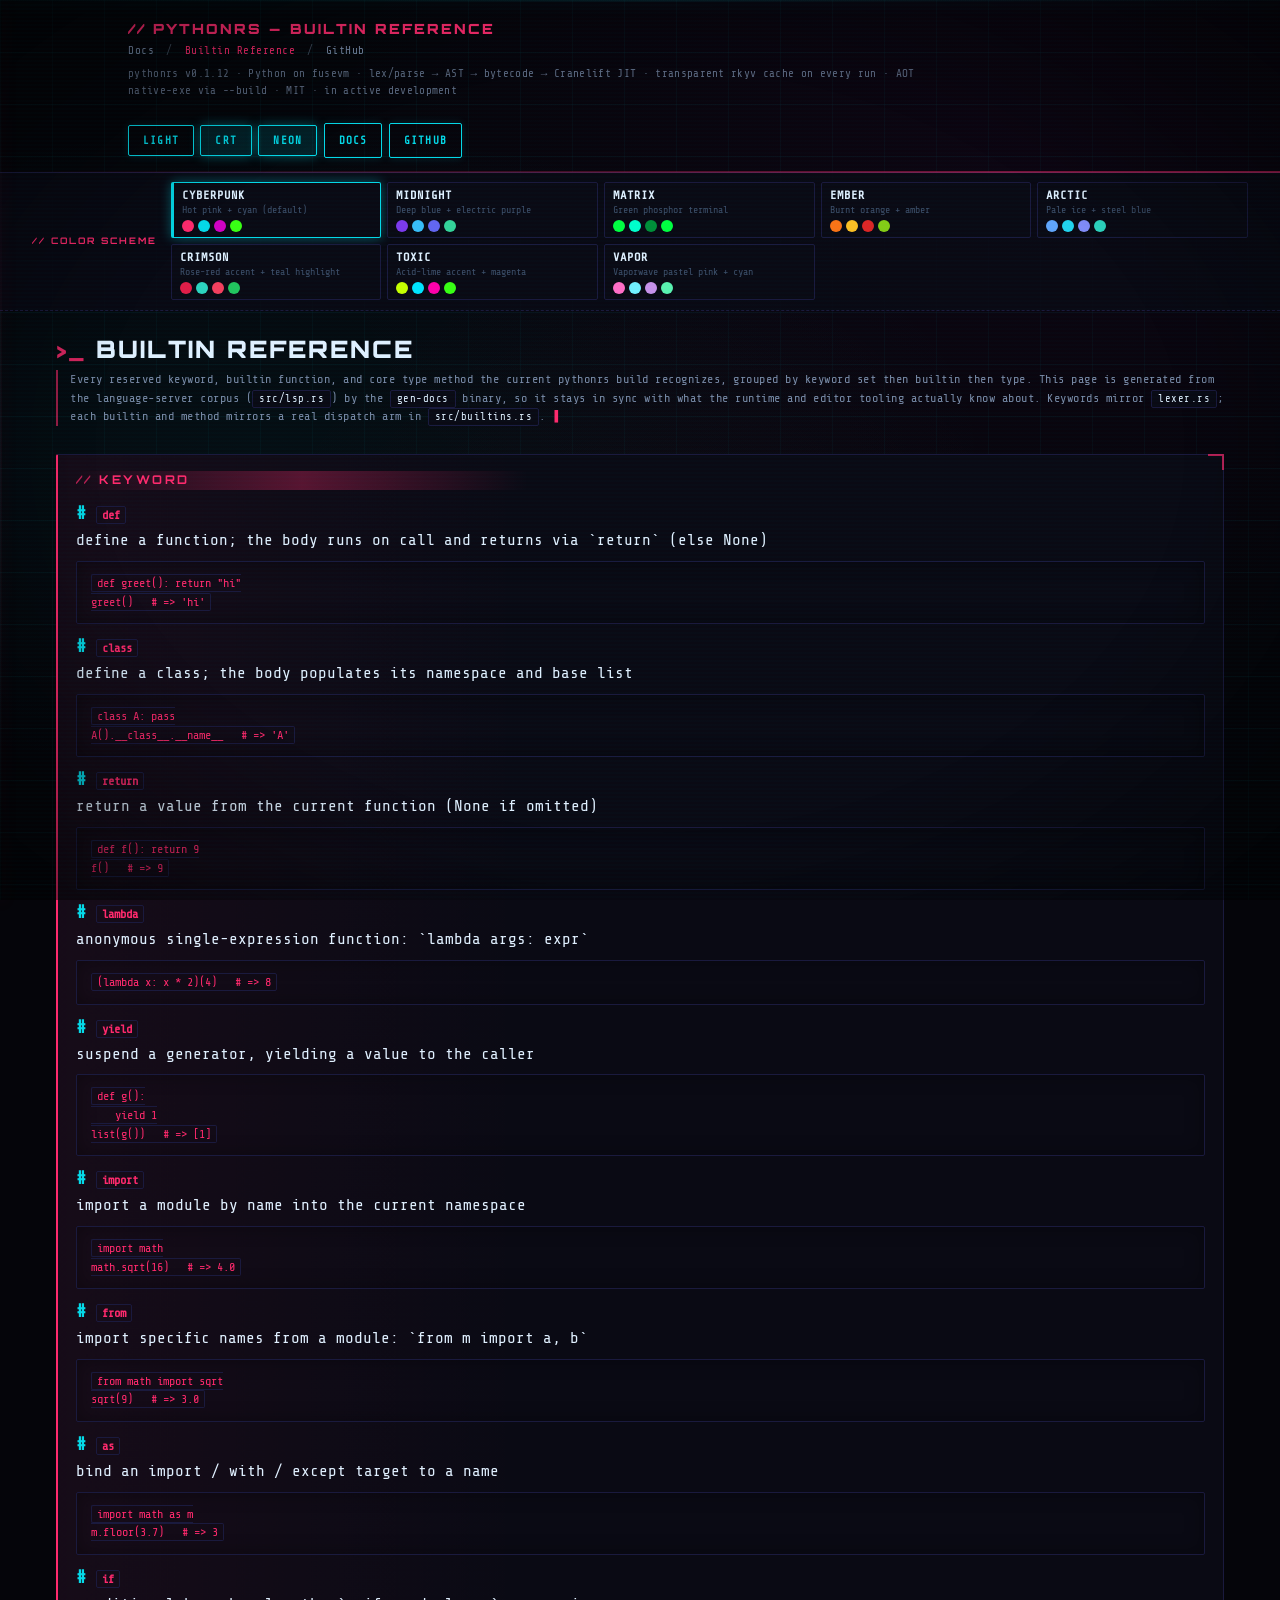
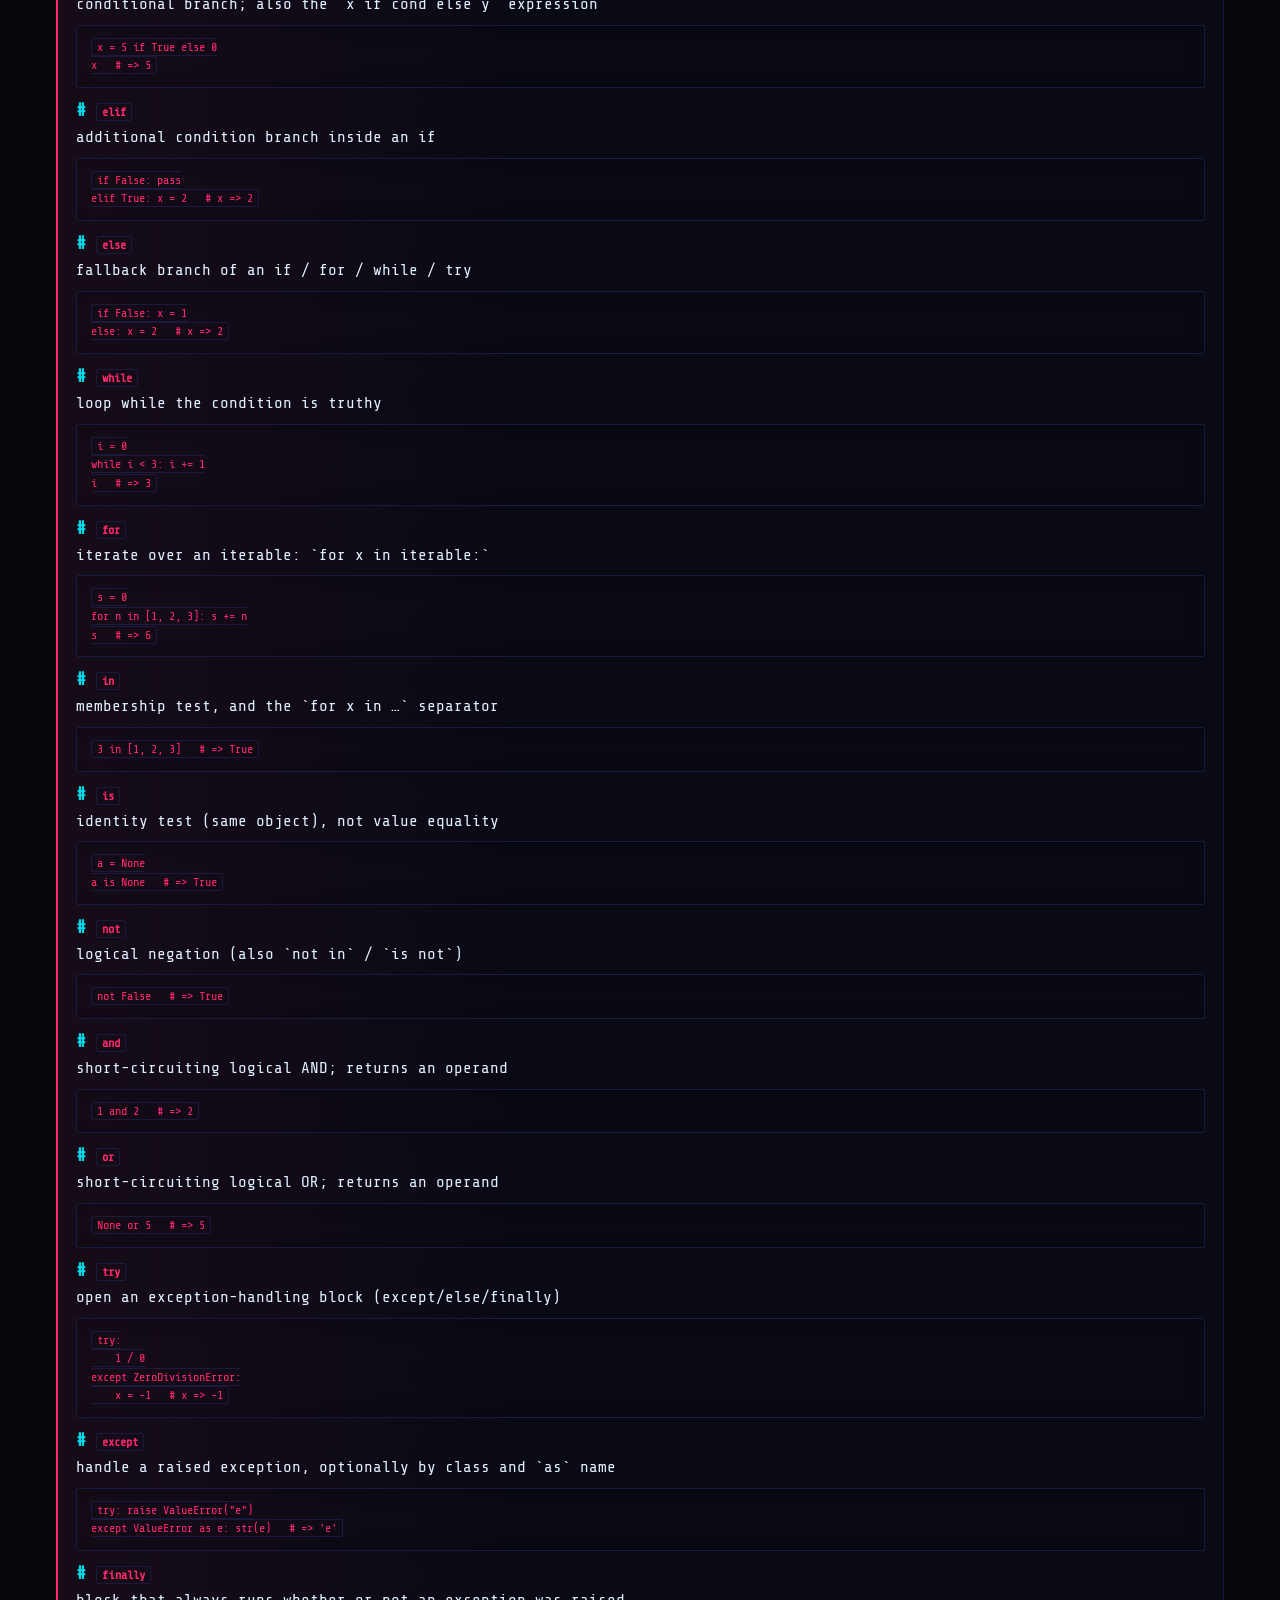
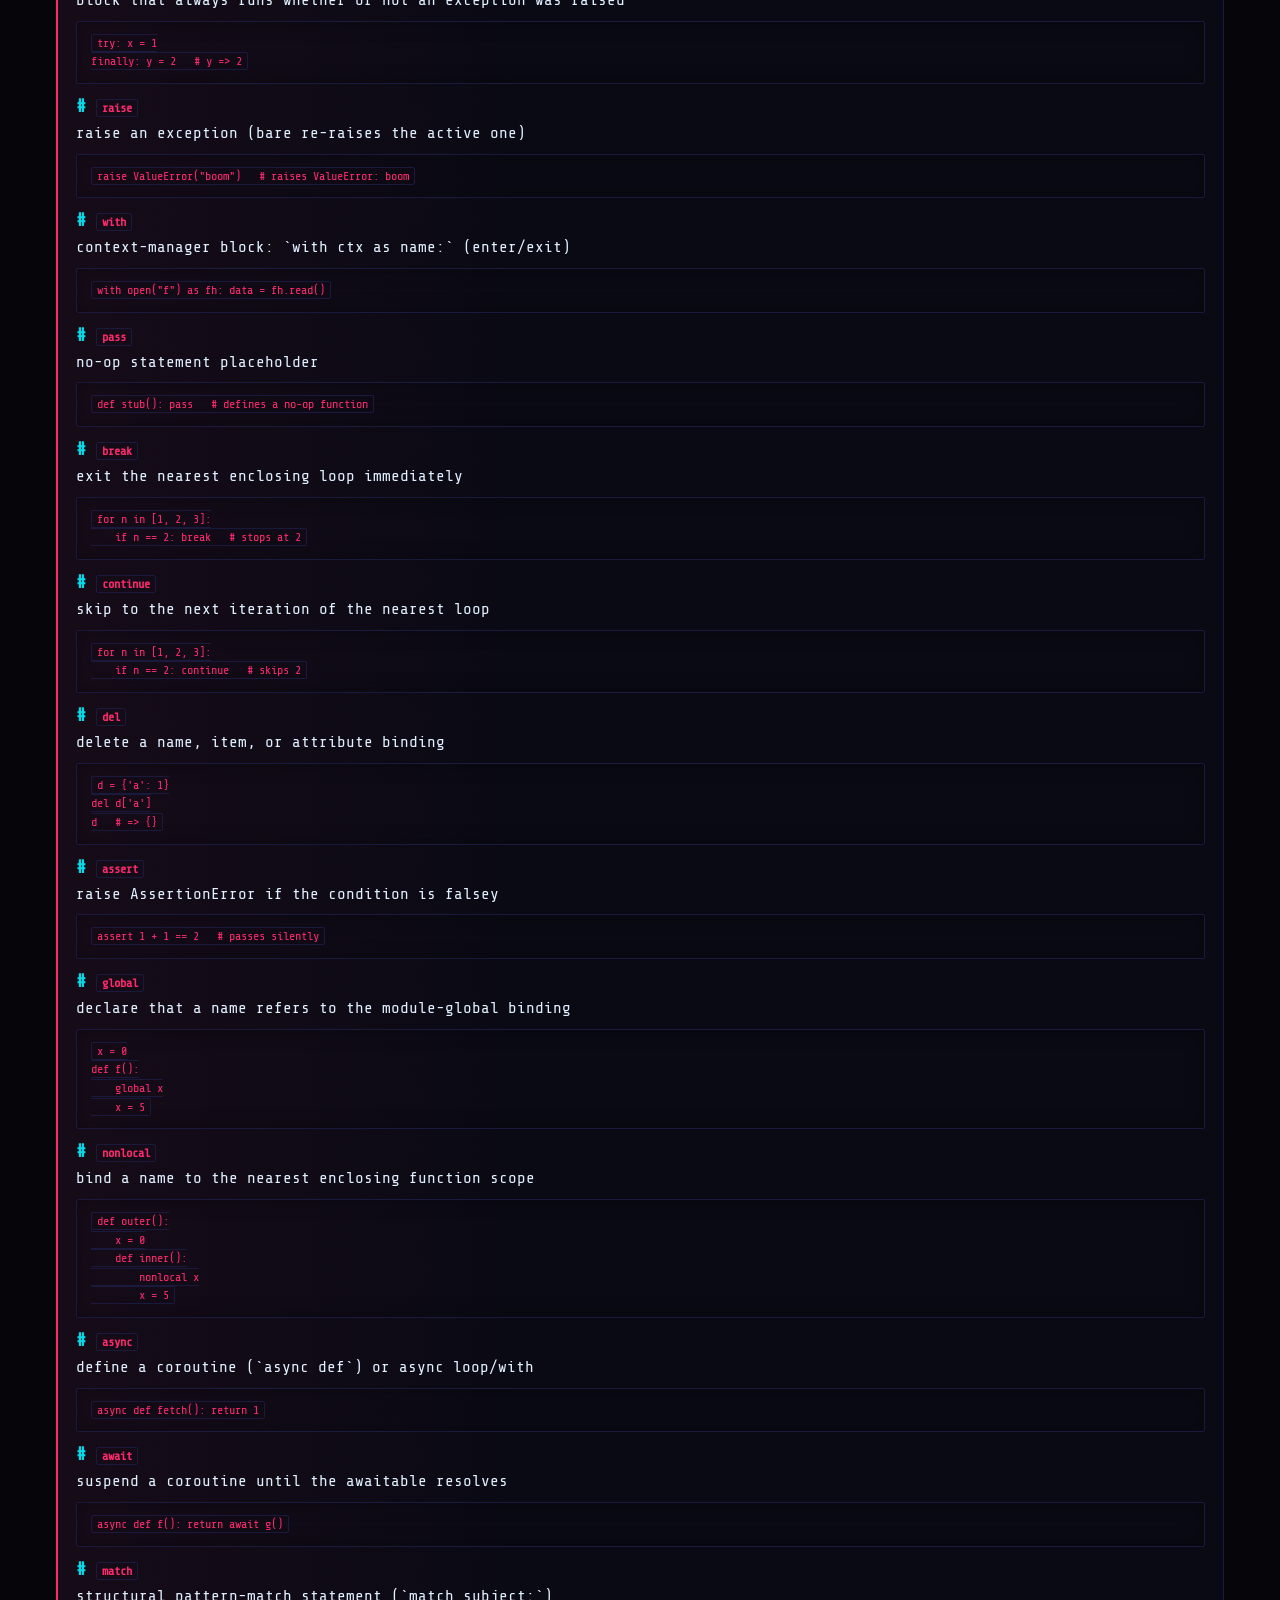
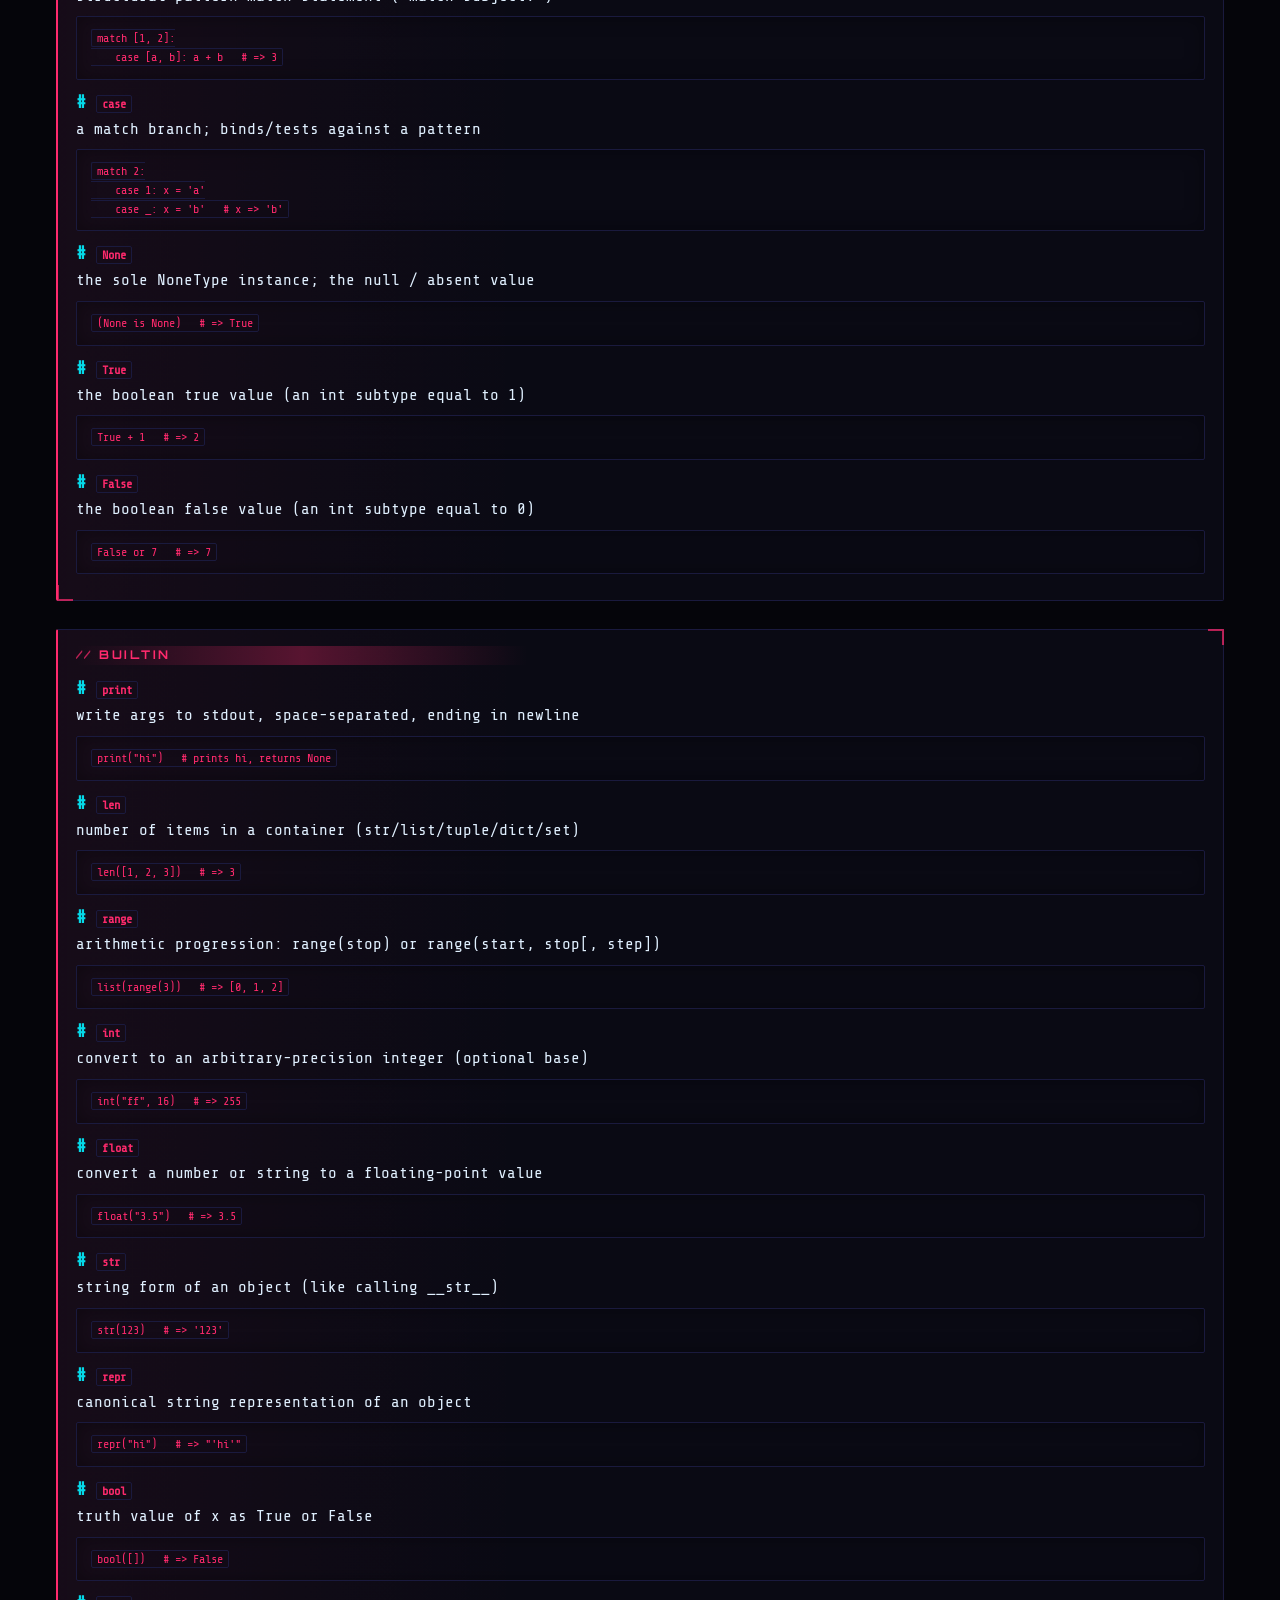
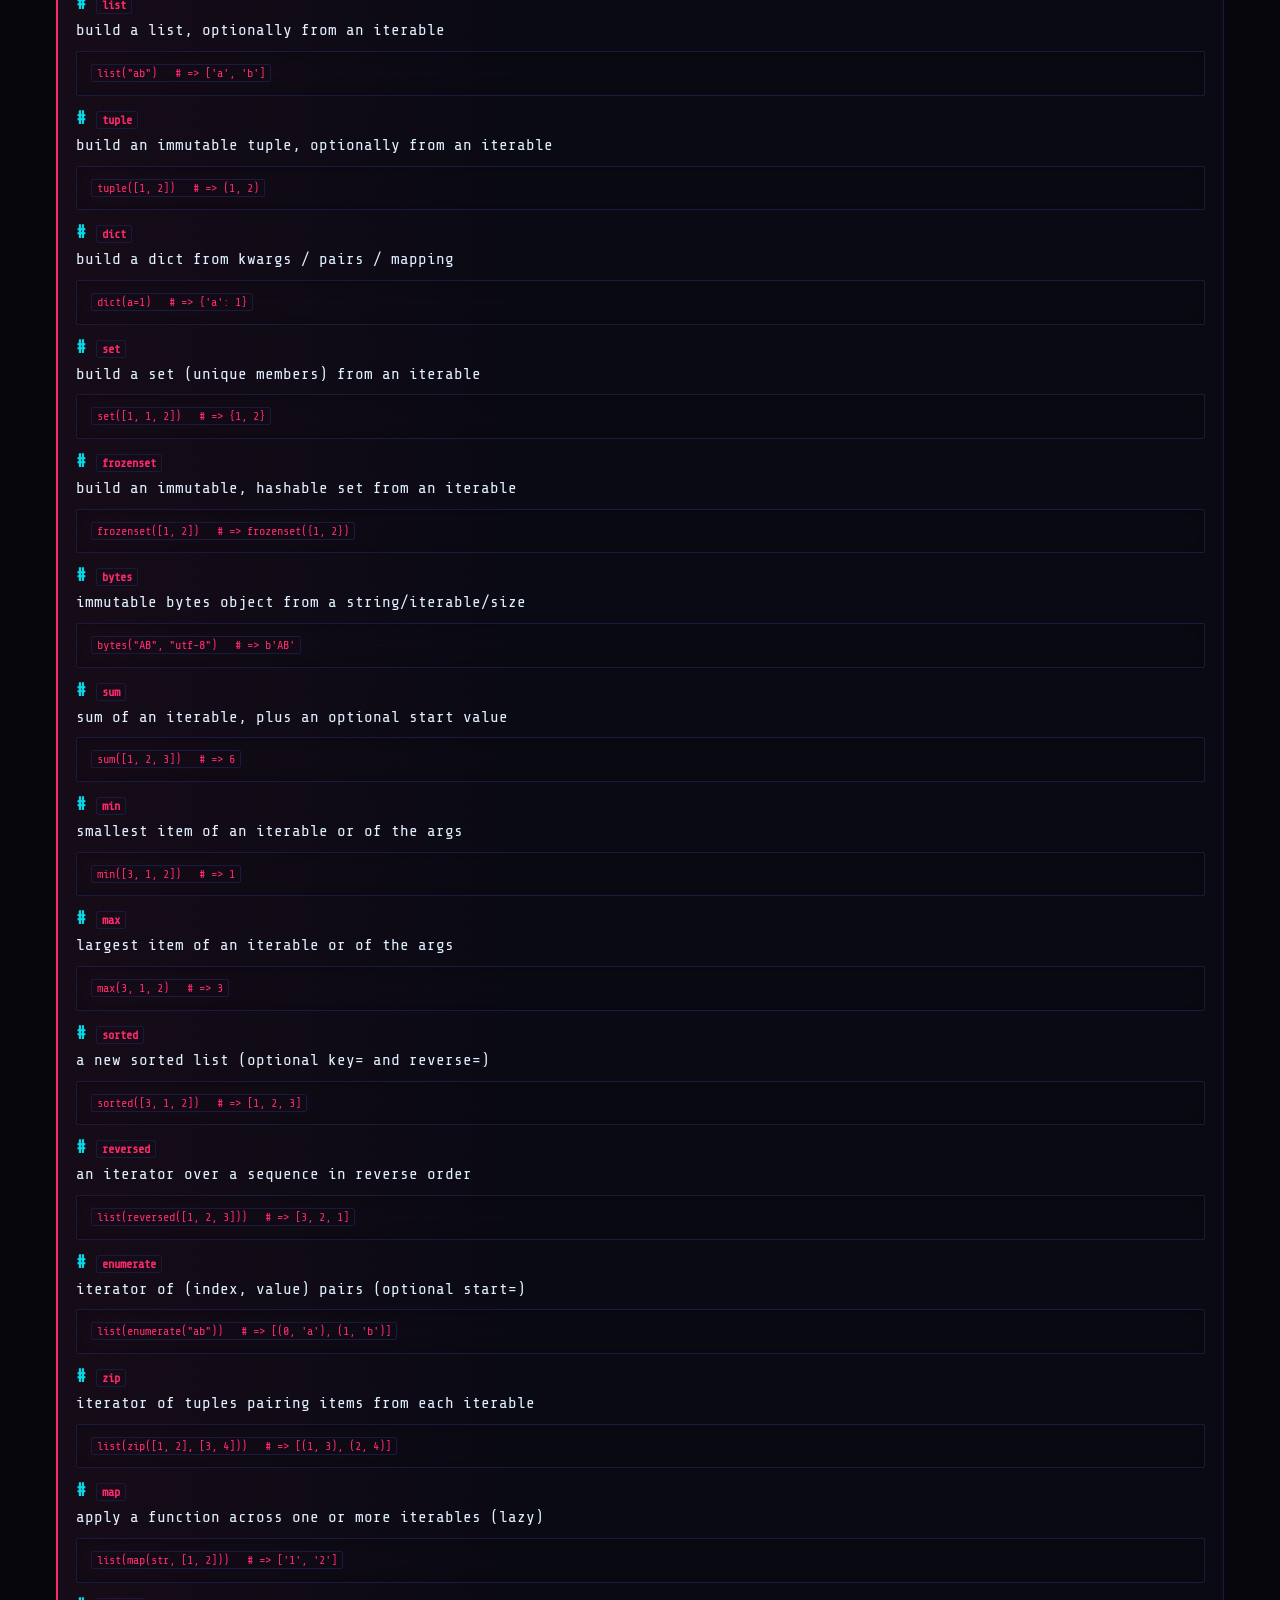
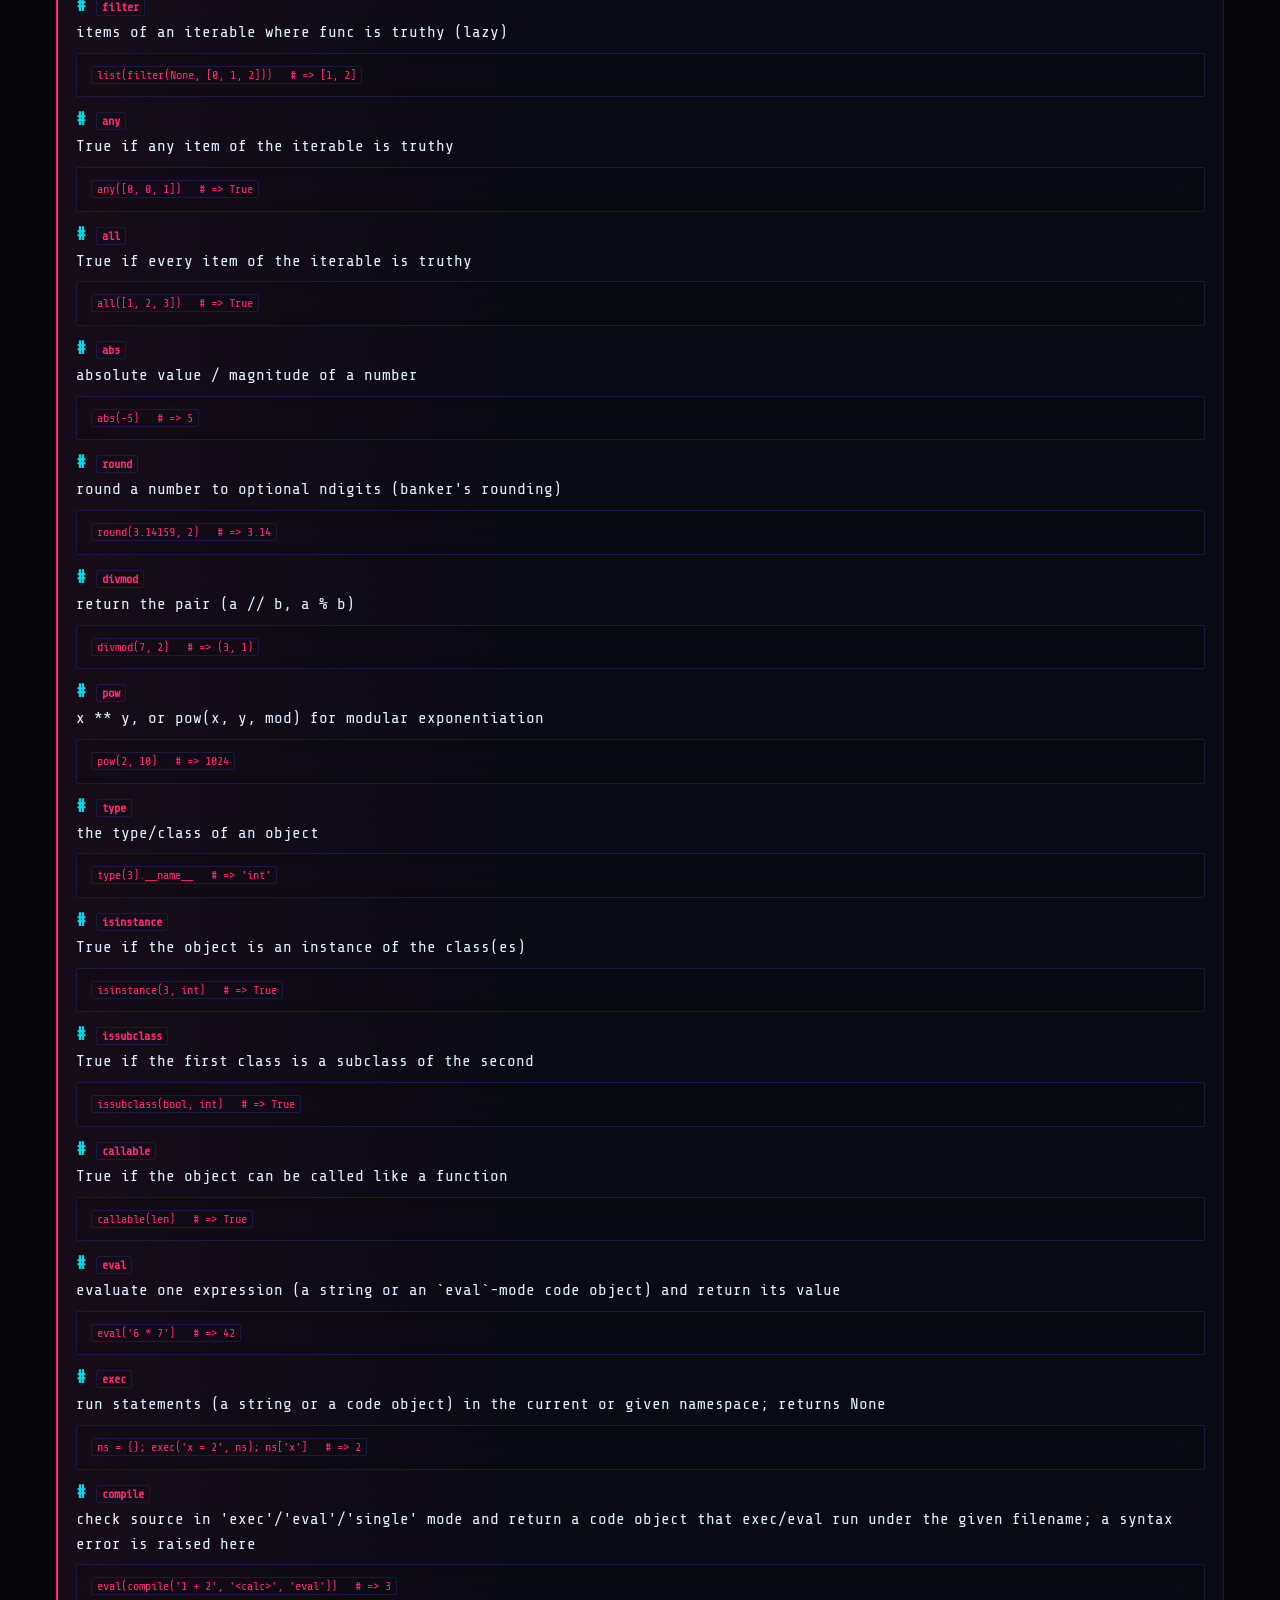
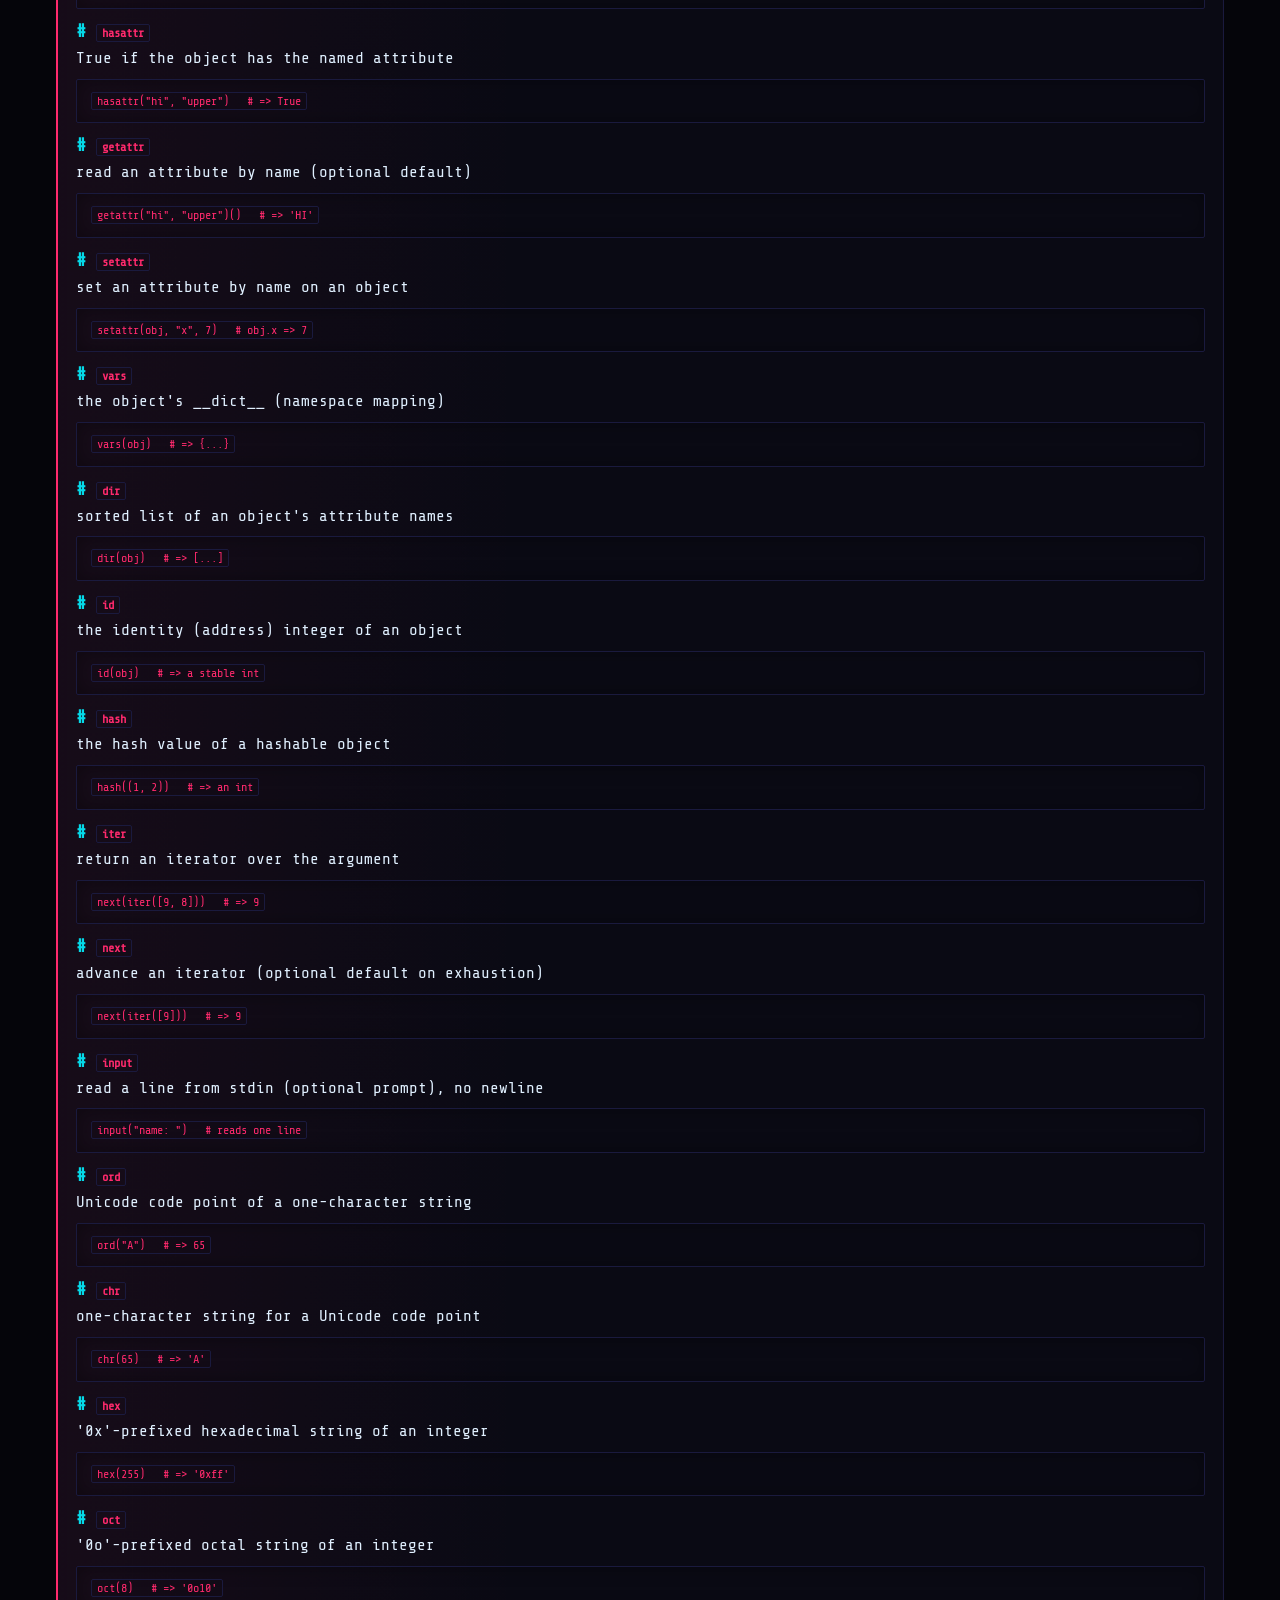
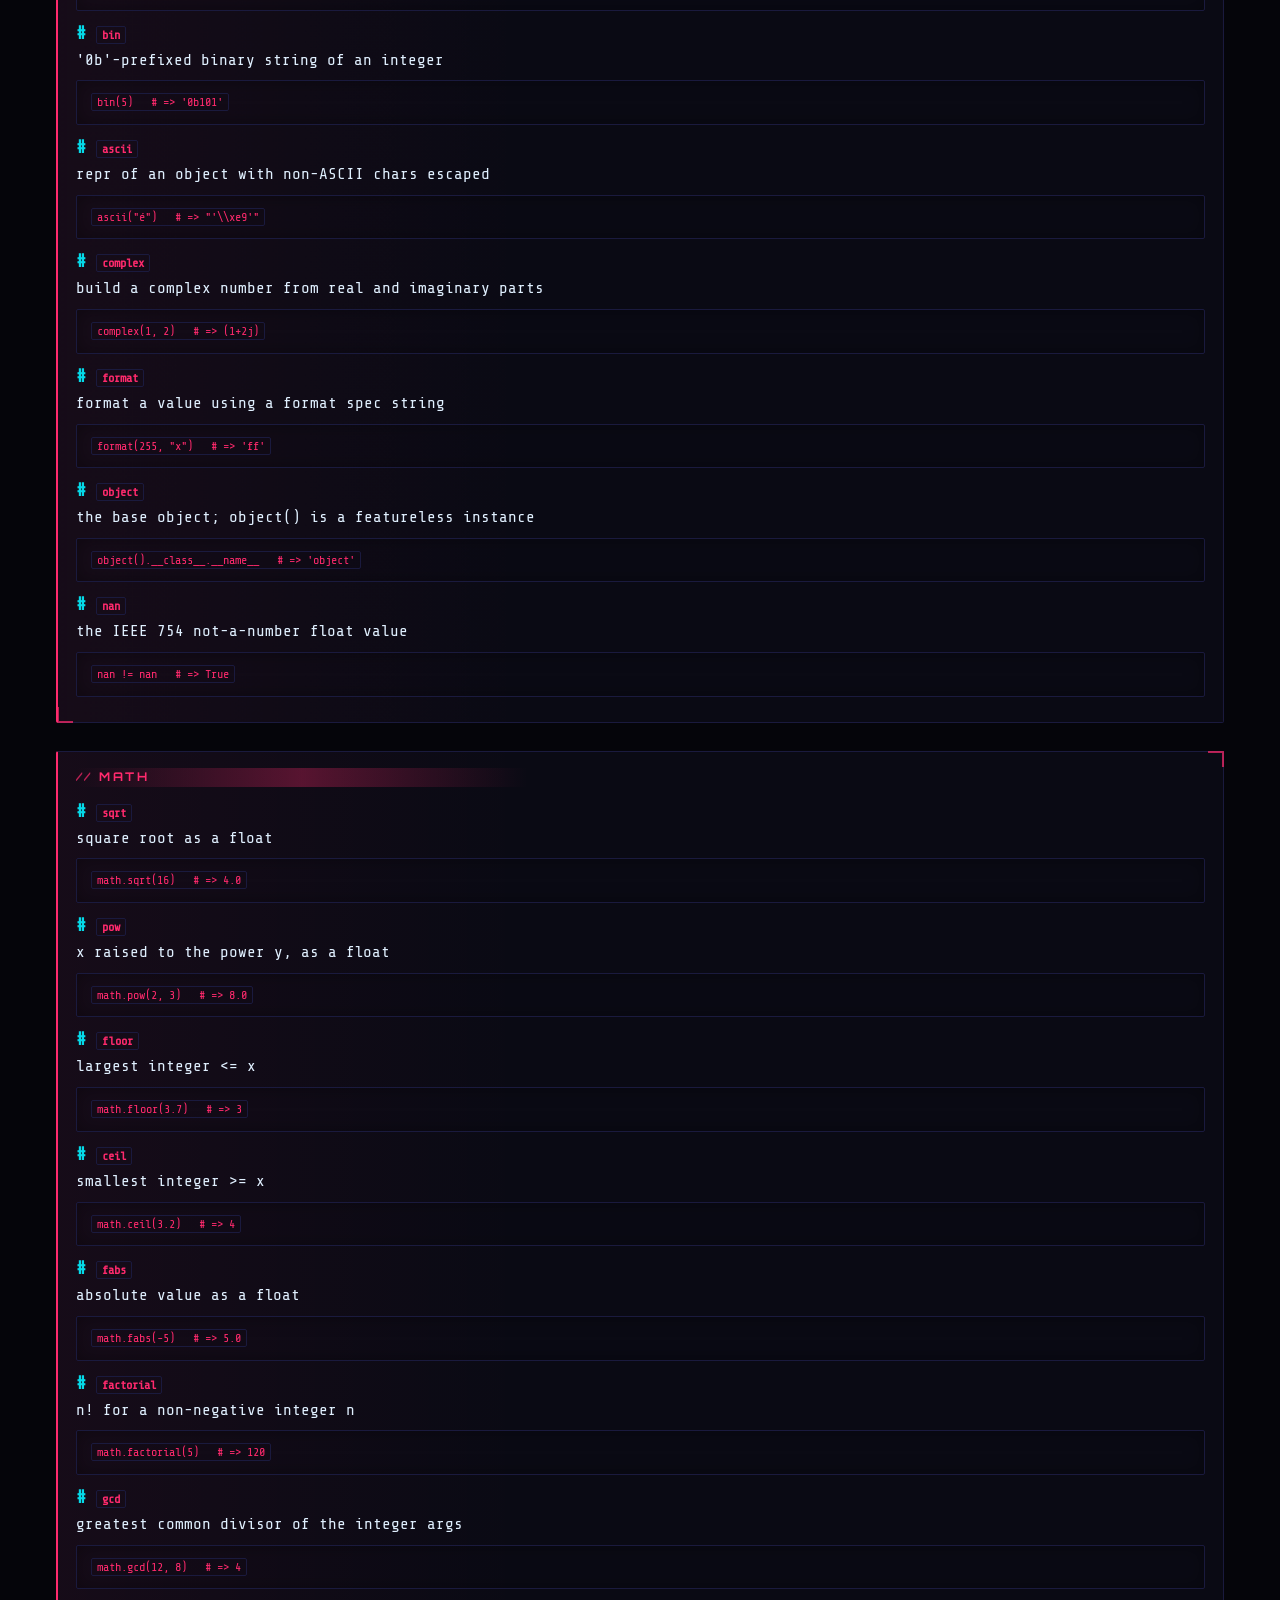
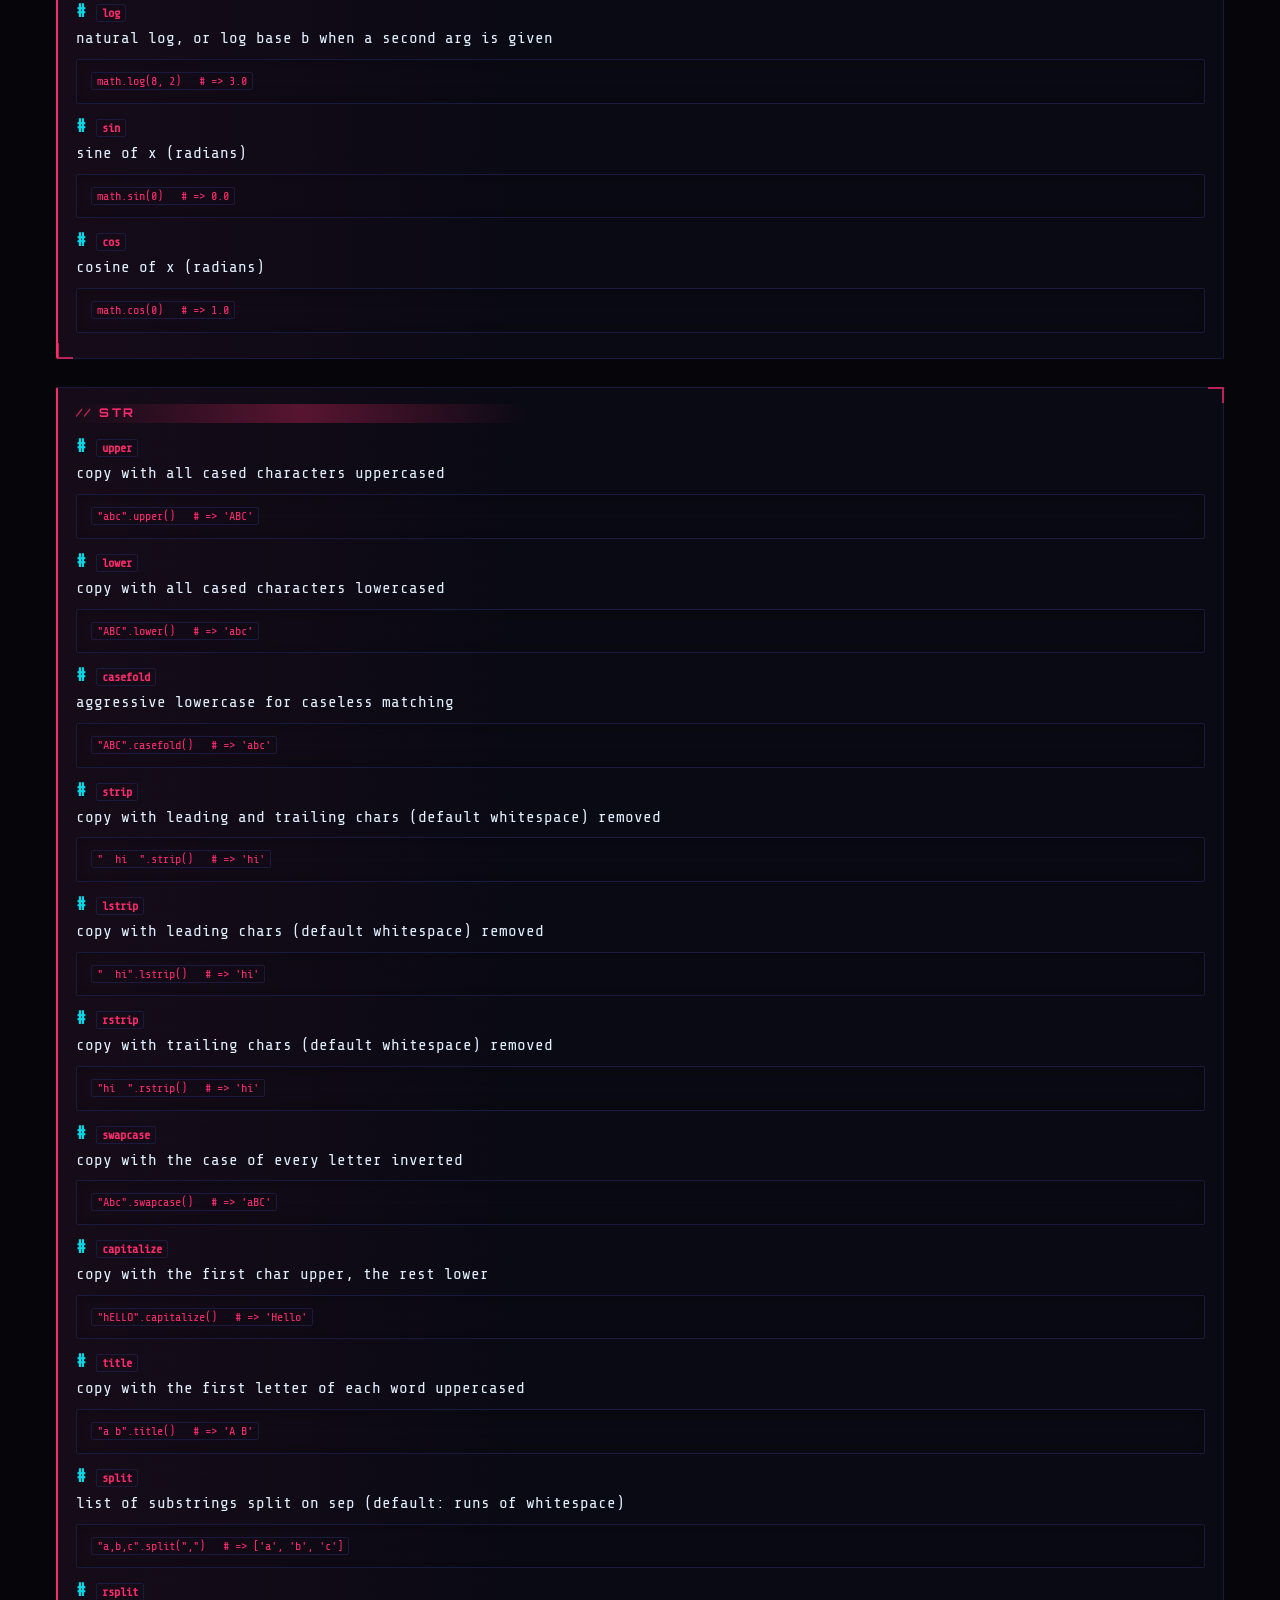
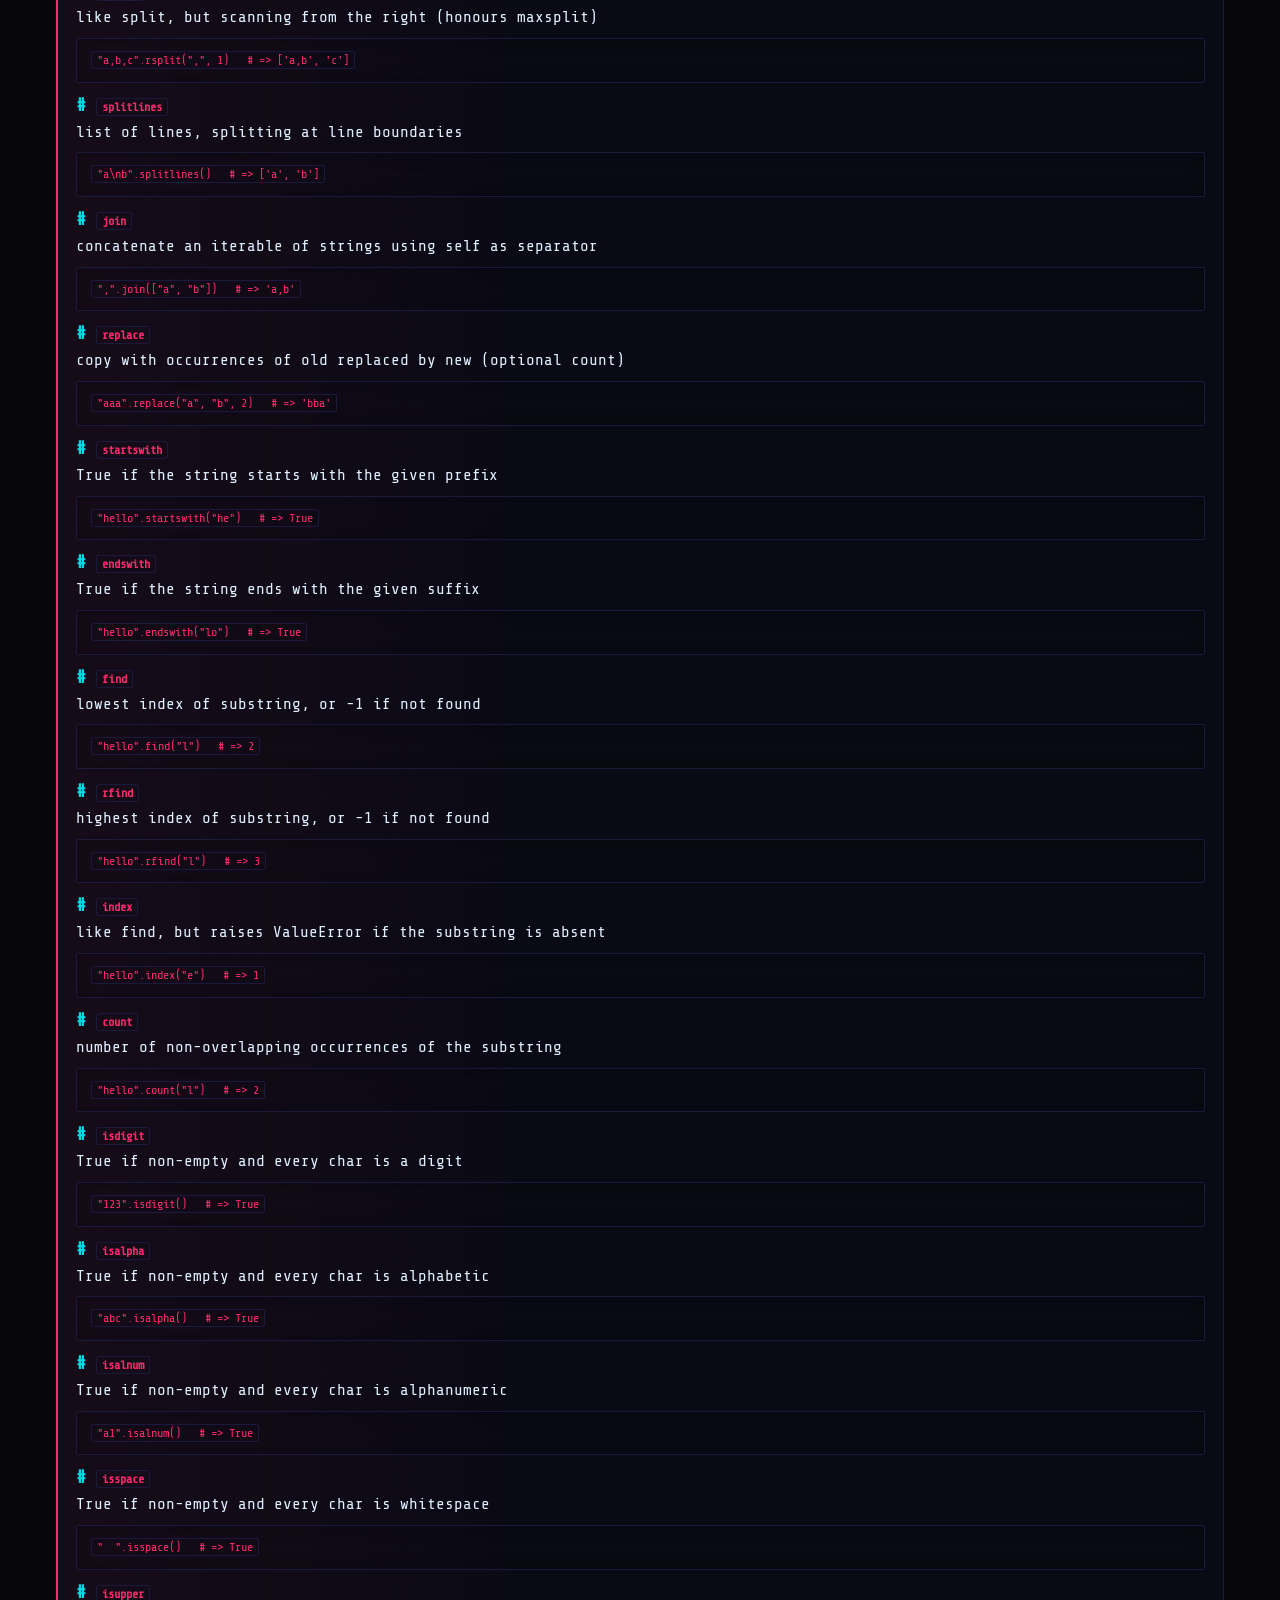
==== commit 37420742: "bump v0.1.12" ====
--- a/docs/reference.html
+++ b/docs/reference.html
@@ -44,7 +44,7 @@
             <span class="sep">/</span>
             <a href="https://github.com/MenkeTechnologies/pythonrs" target="_blank" rel="noopener noreferrer">GitHub</a>
           </nav>
-          <p class="docs-build-line">pythonrs v0.1.11 · Python on fusevm · lex/parse → AST → bytecode → Cranelift JIT · transparent rkyv cache on every run · AOT native-exe via --build · MIT · in active development</p>
+          <p class="docs-build-line">pythonrs v0.1.12 · Python on fusevm · lex/parse → AST → bytecode → Cranelift JIT · transparent rkyv cache on every run · AOT native-exe via --build · MIT · in active development</p>
         </div>
         <div class="tutorial-toolbar">
           <button type="button" class="btn btn-secondary" id="btnTheme" title="Toggle light/dark">Theme</button>
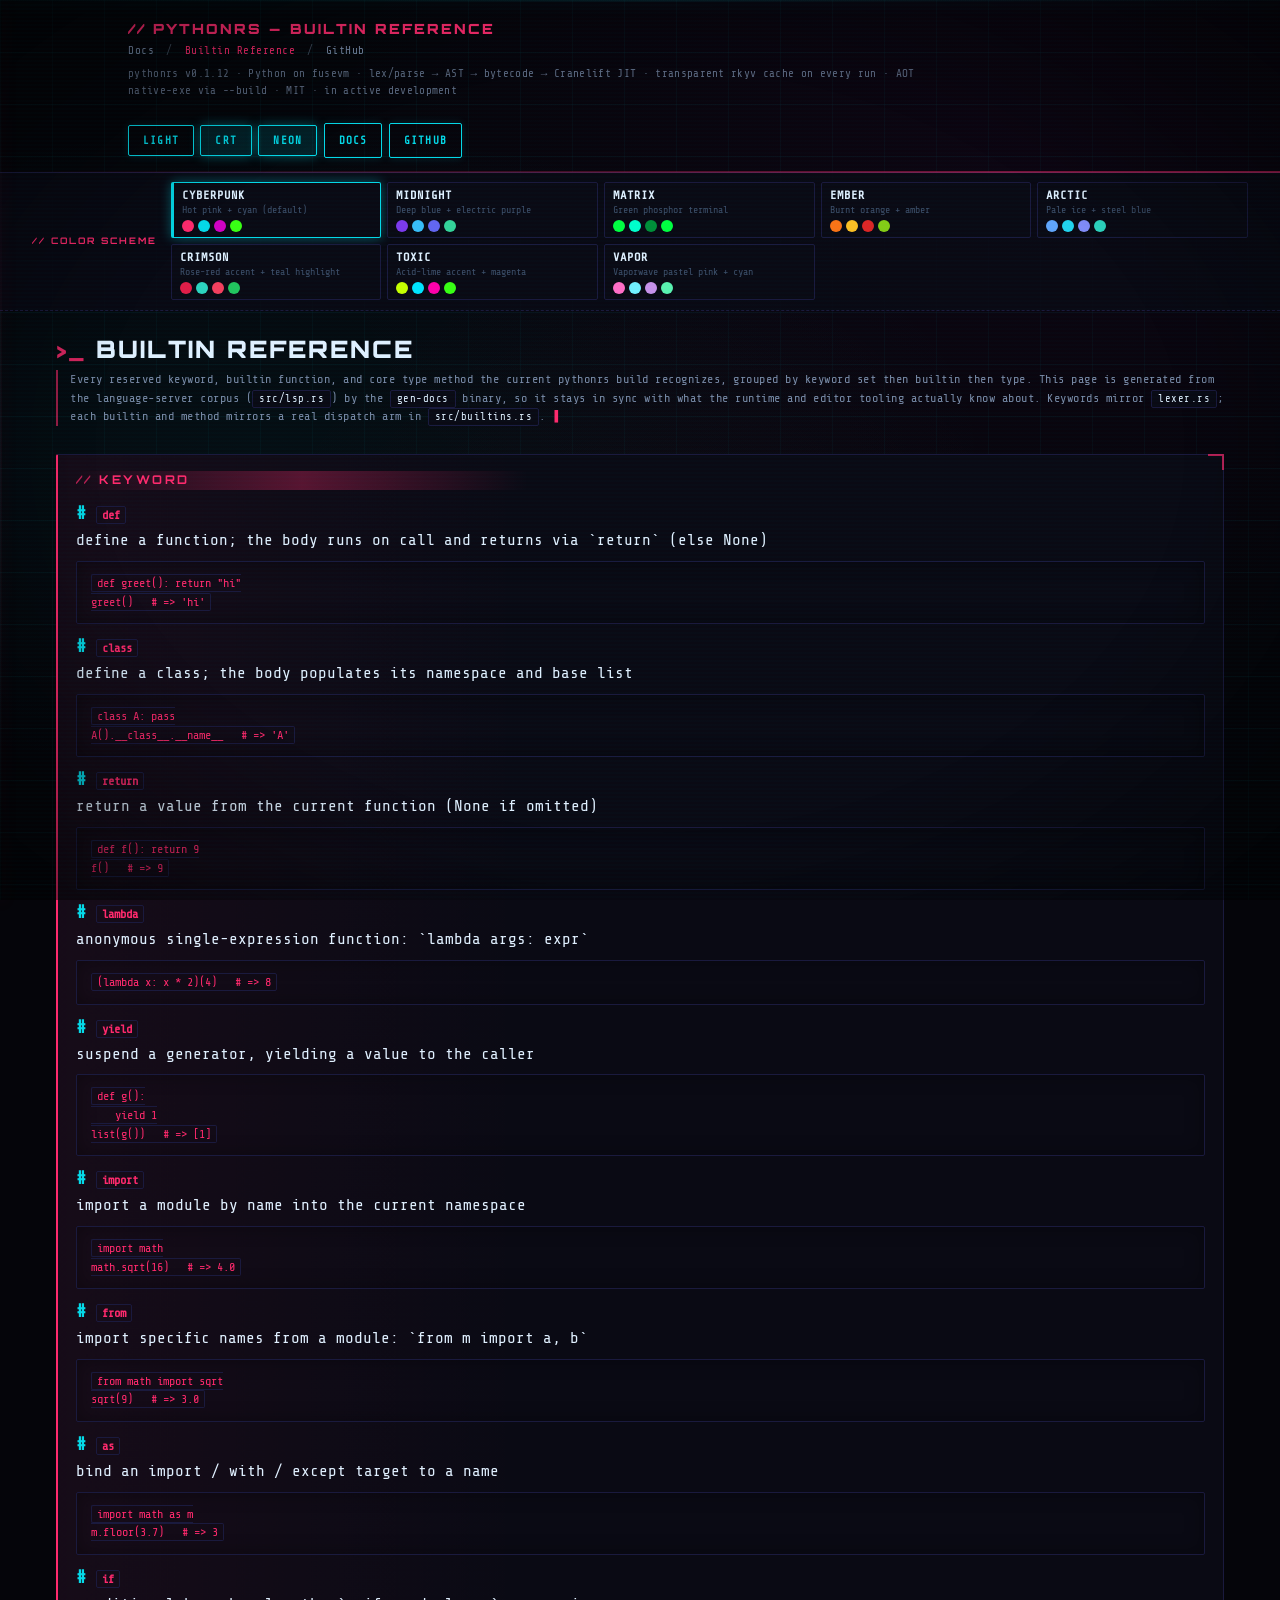
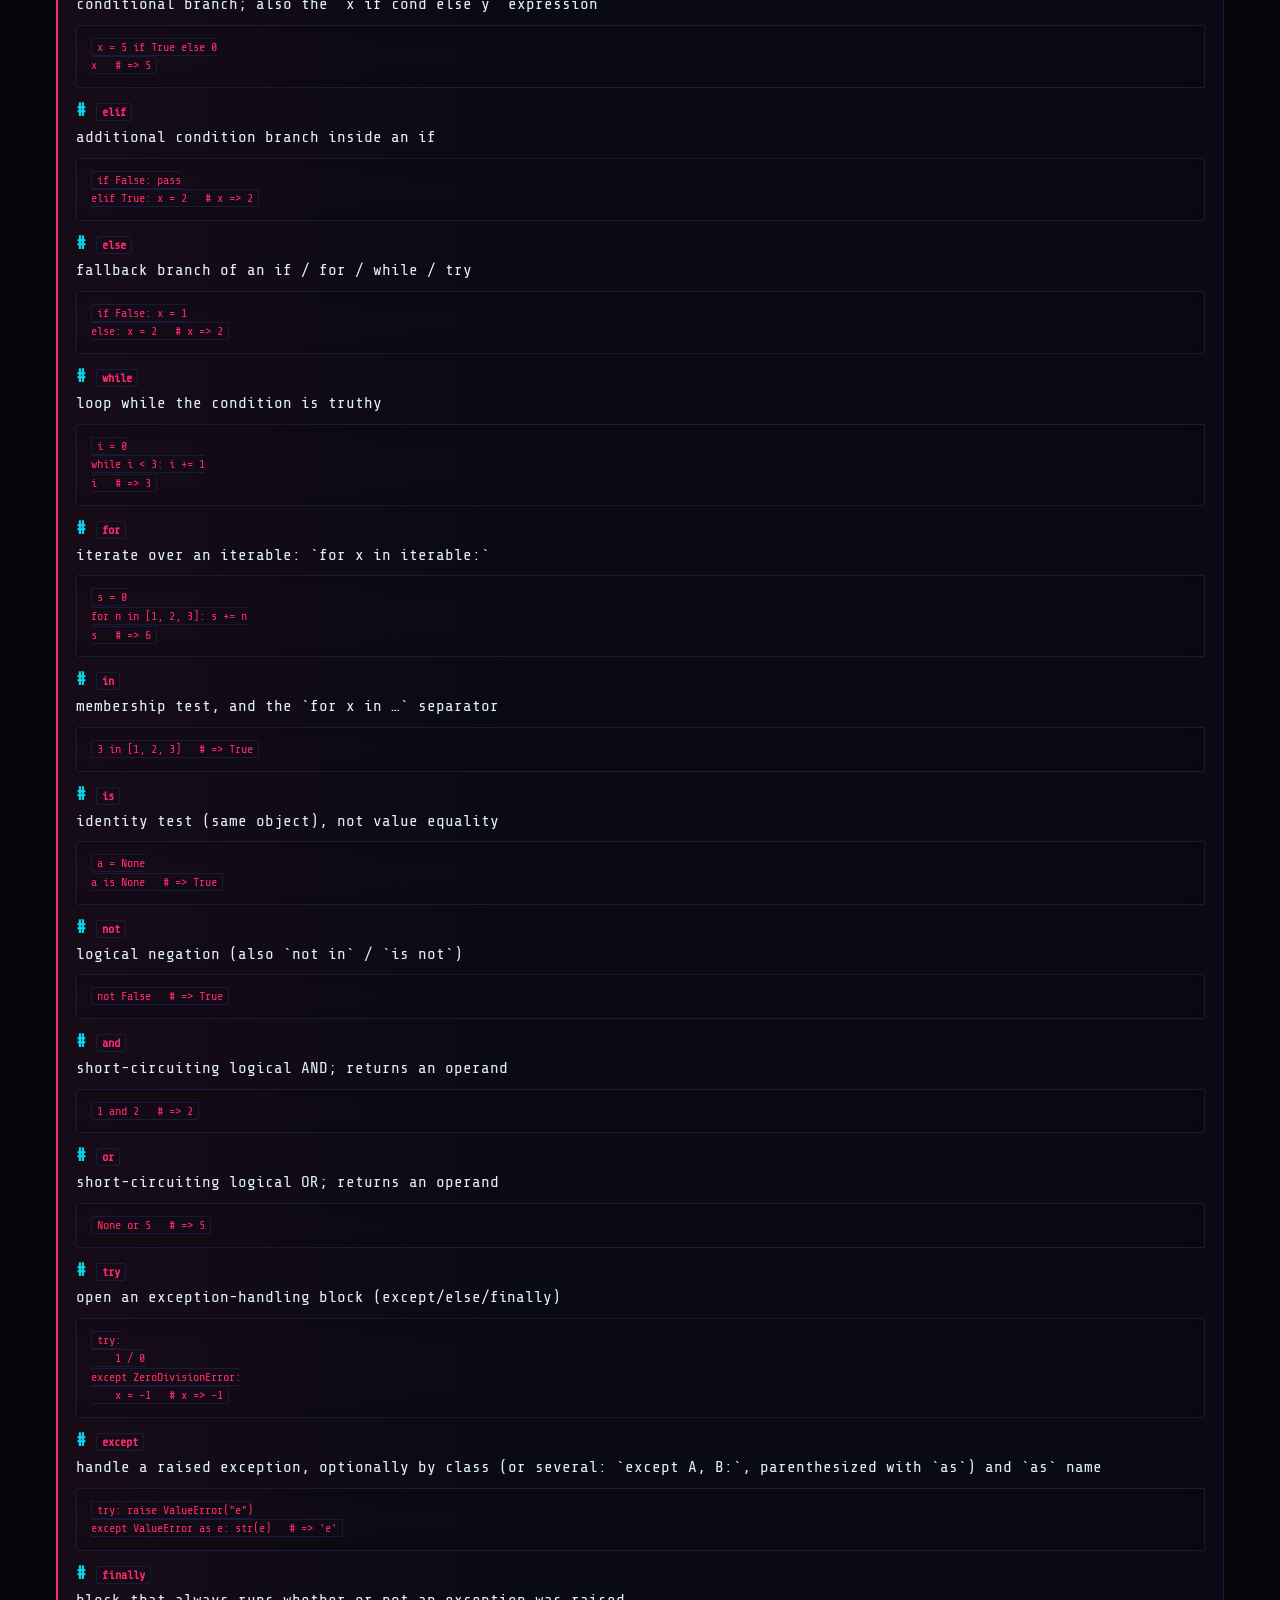
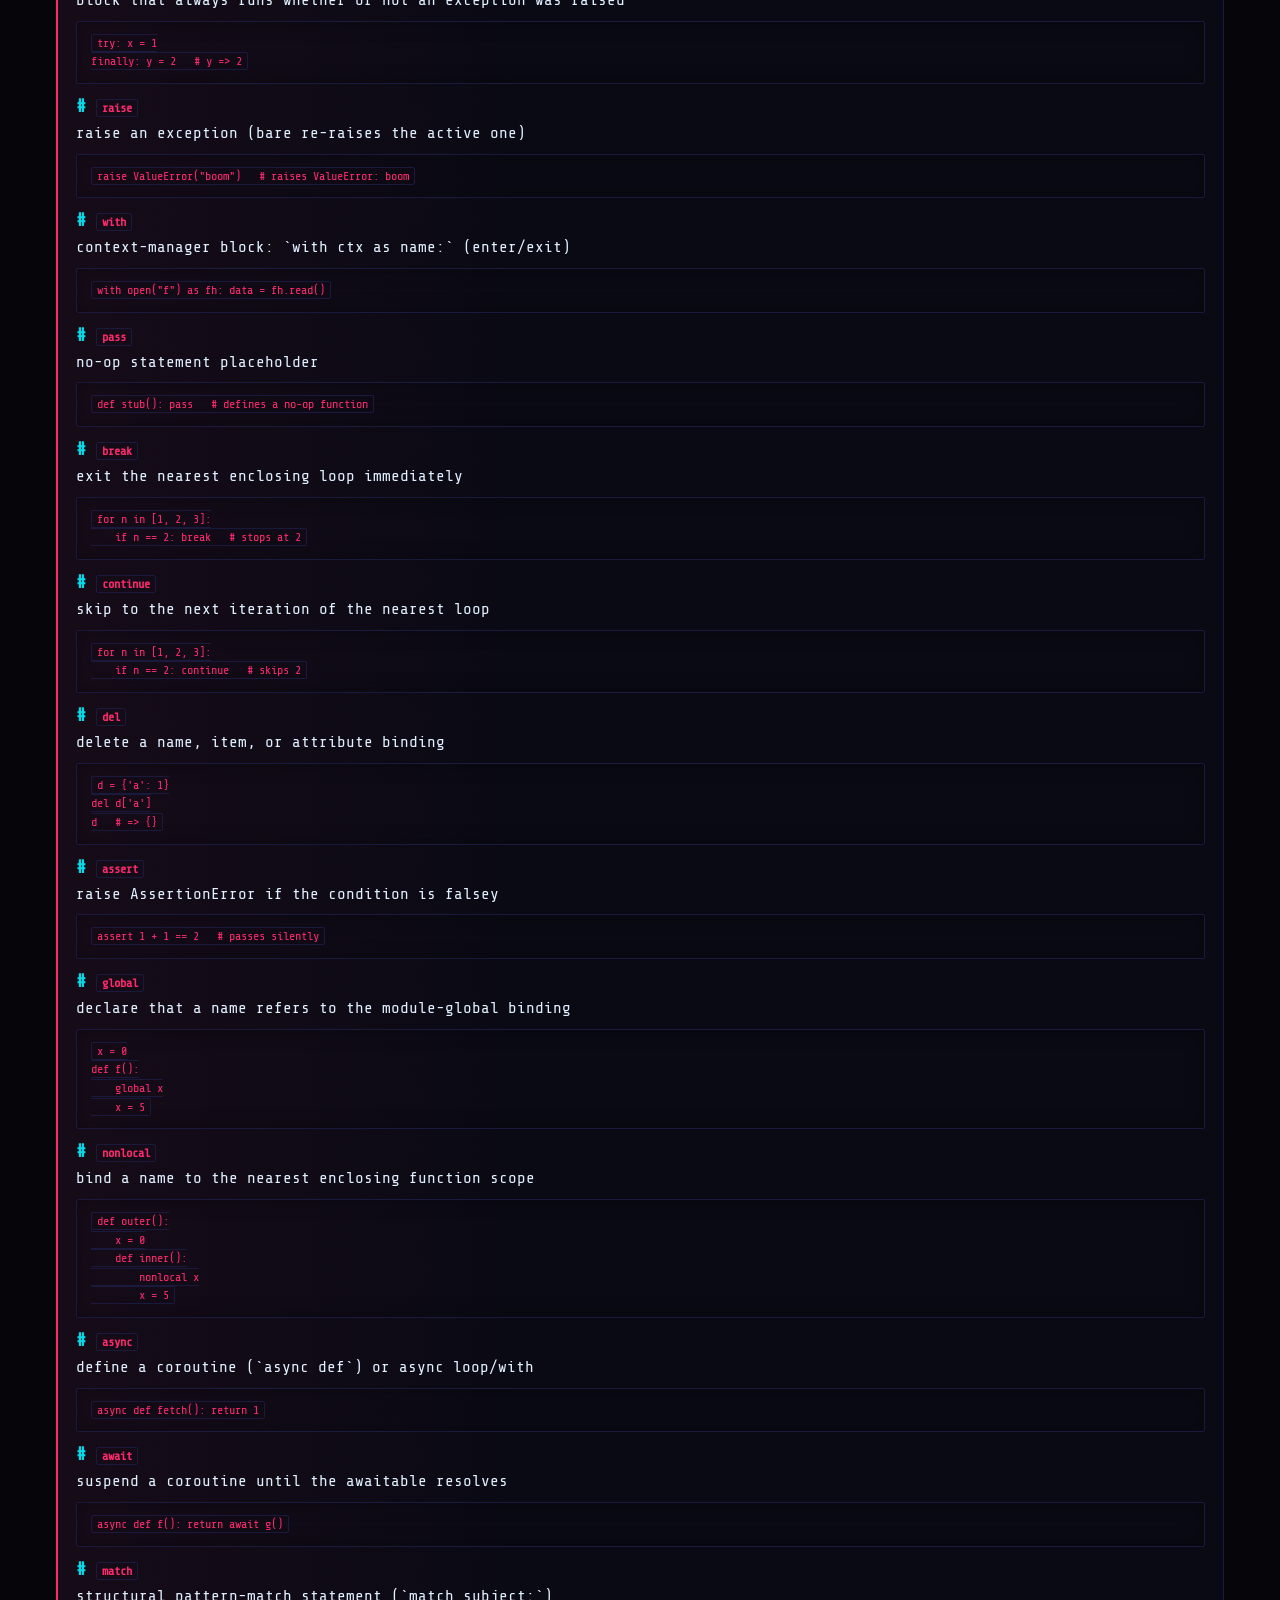
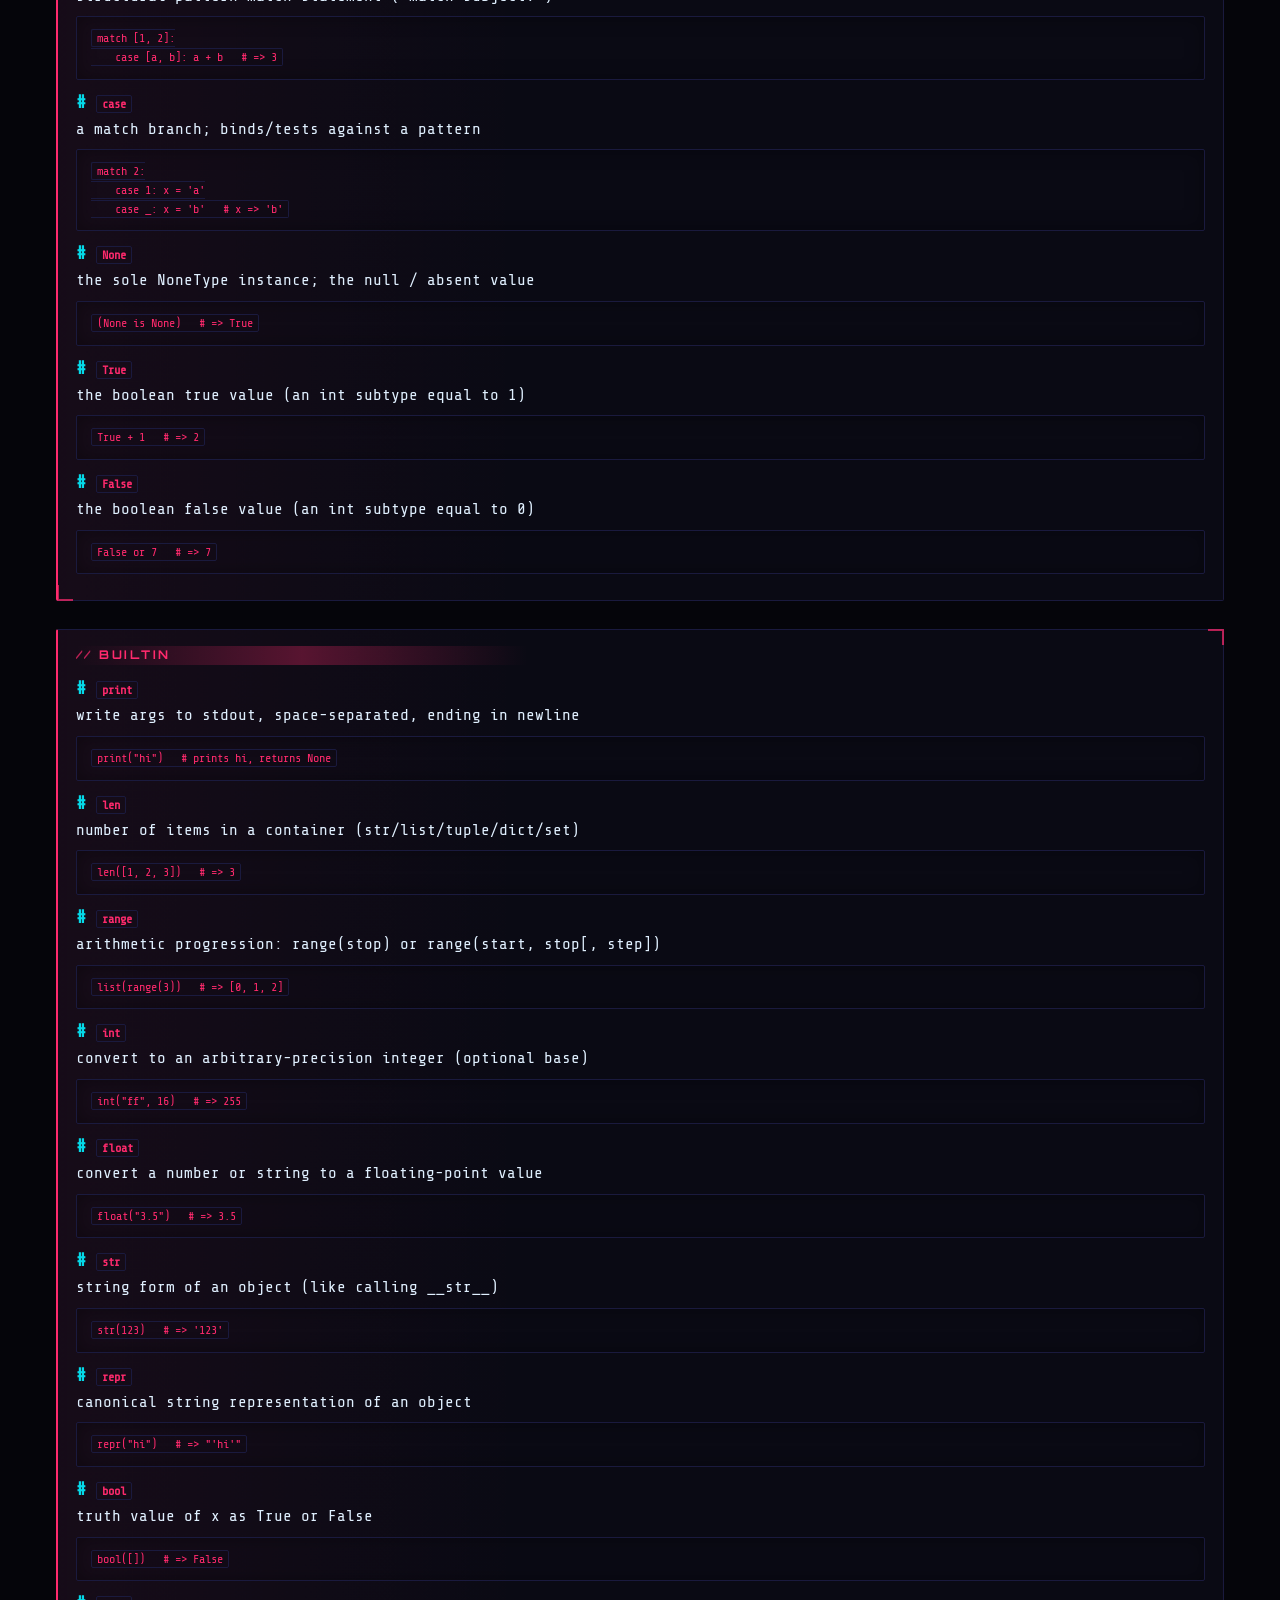
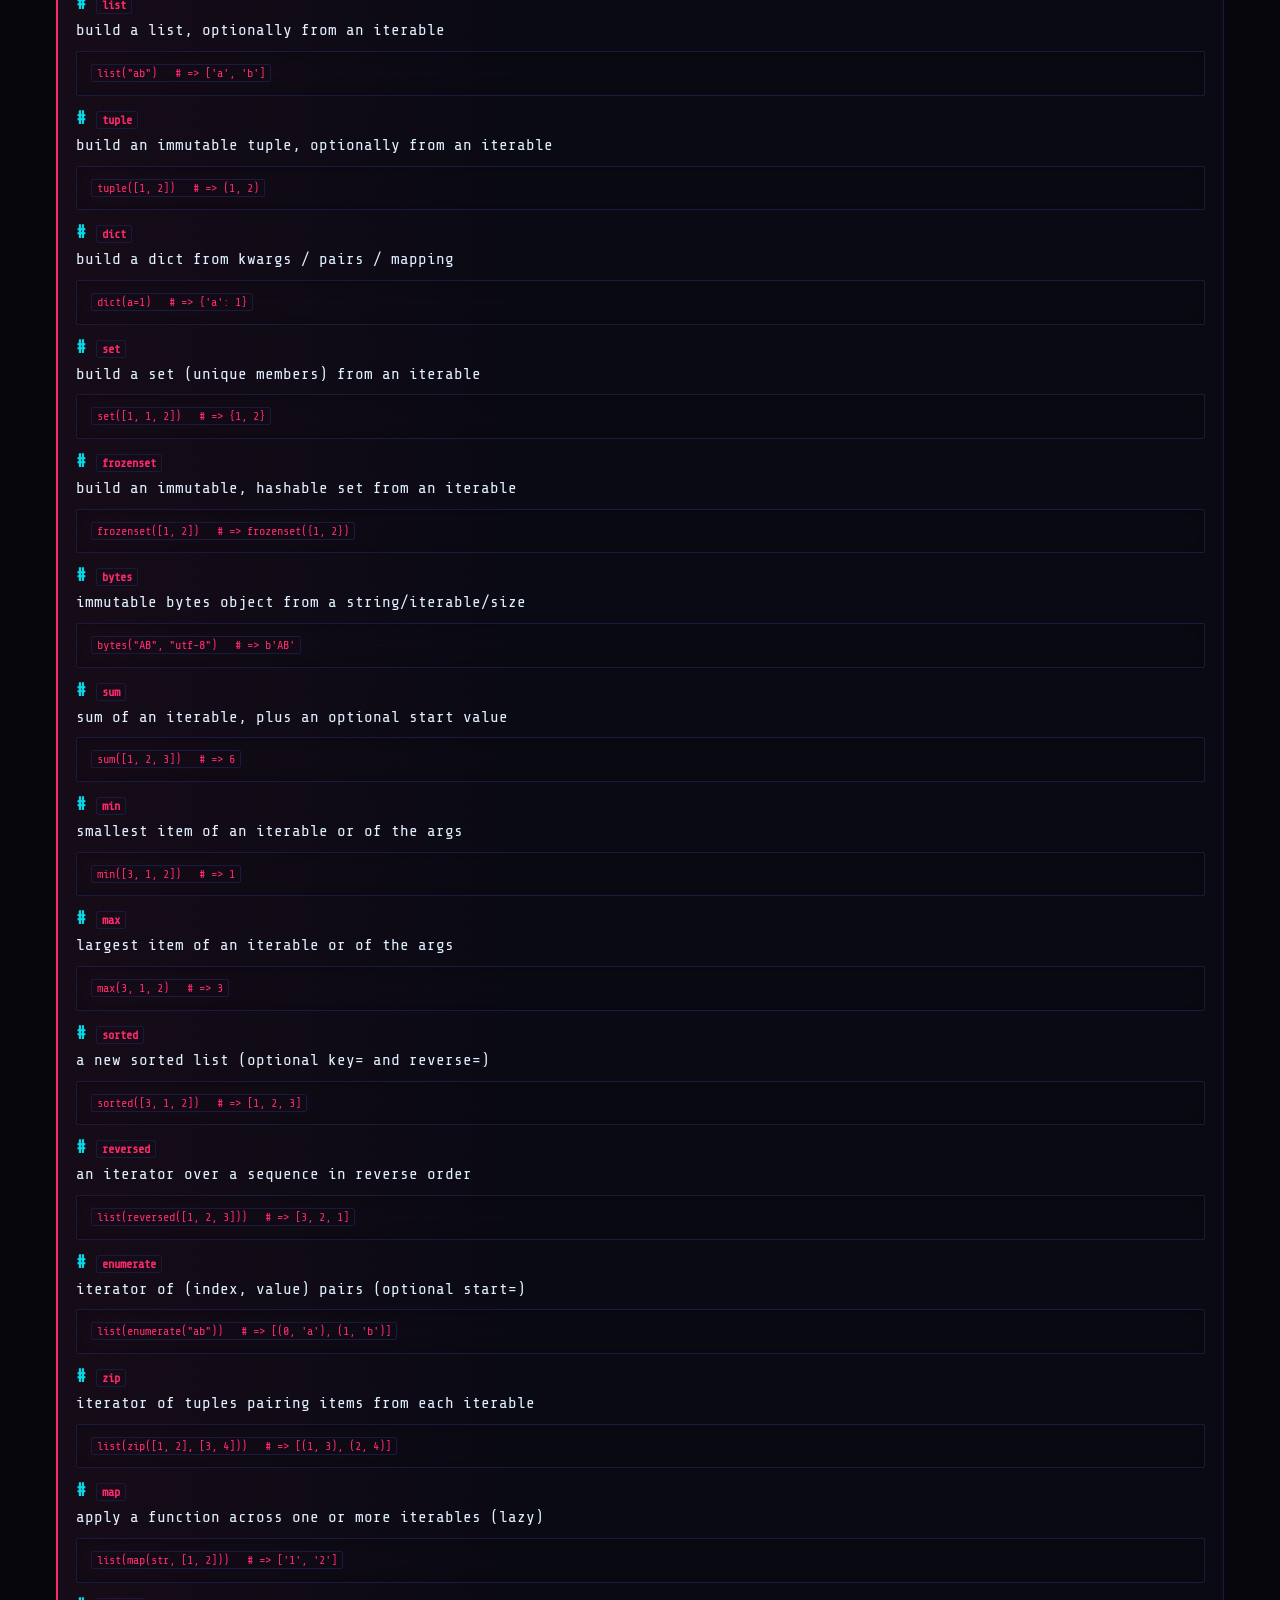
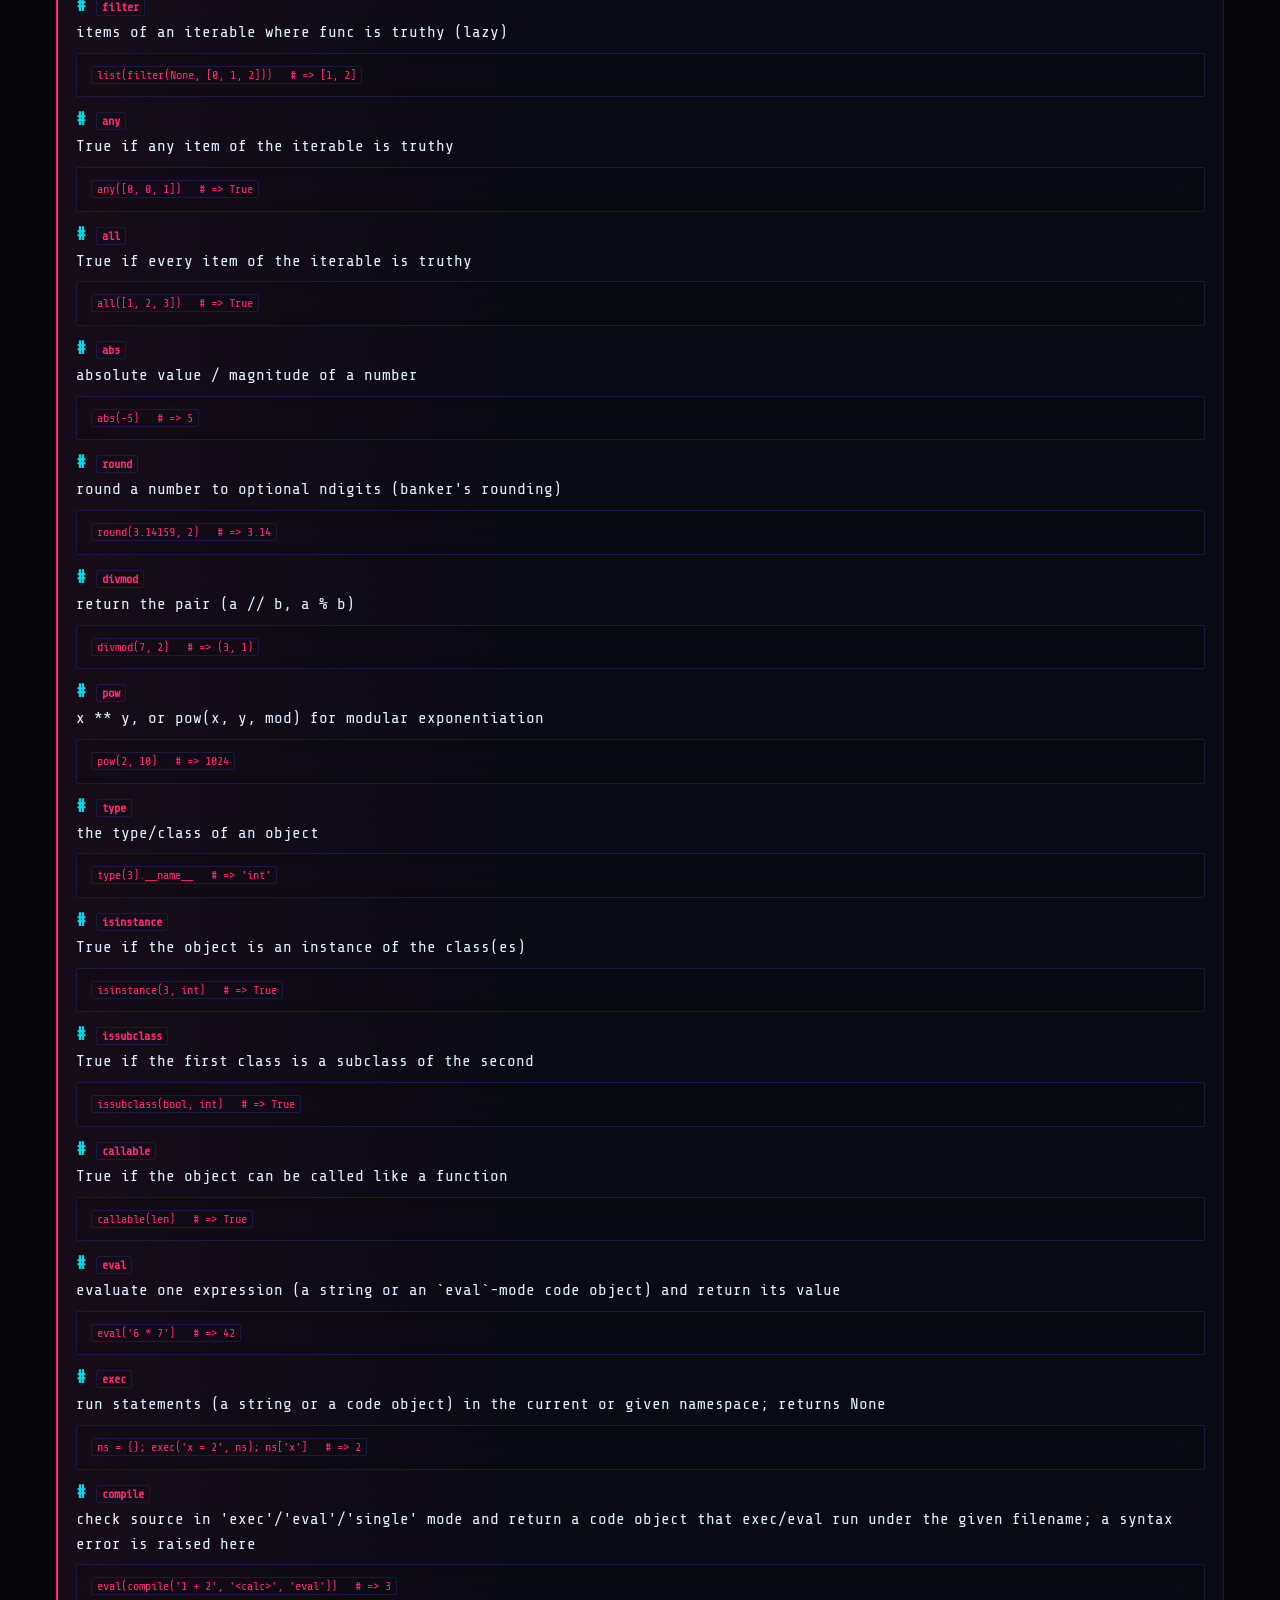
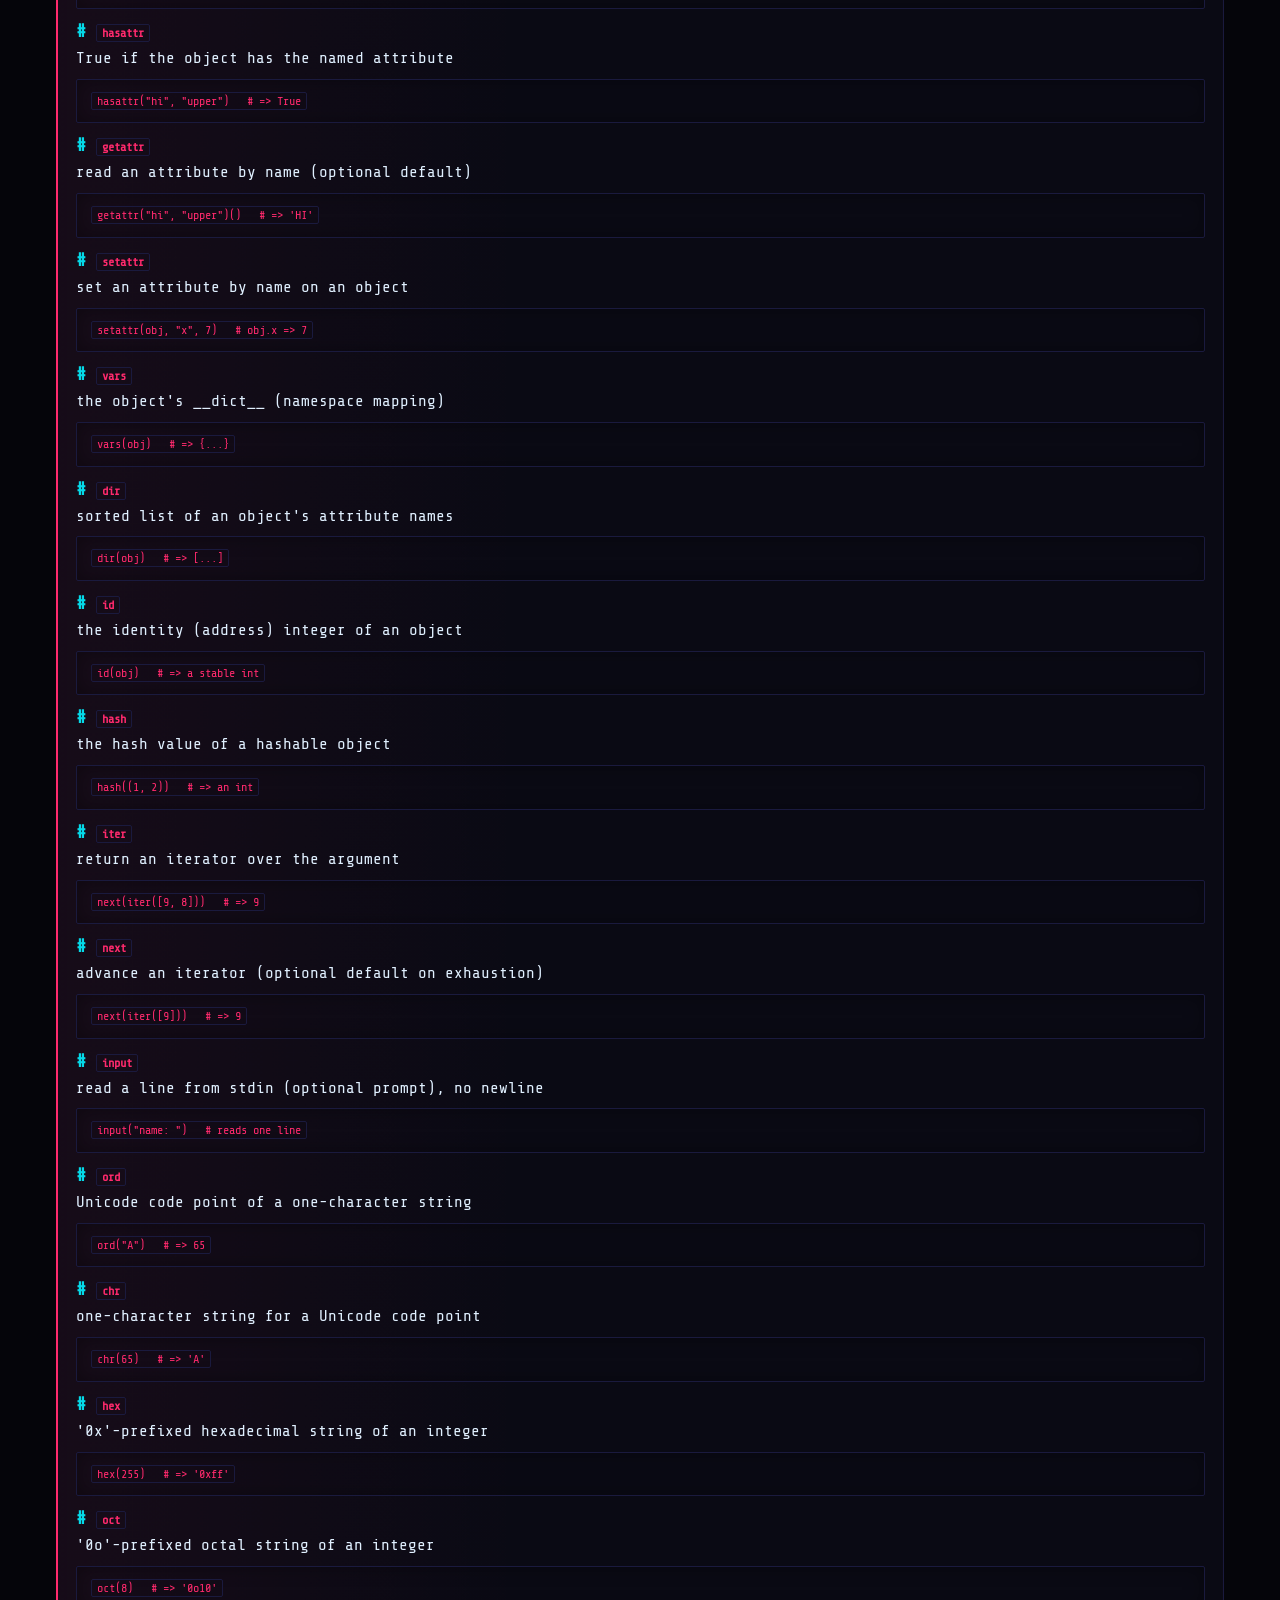
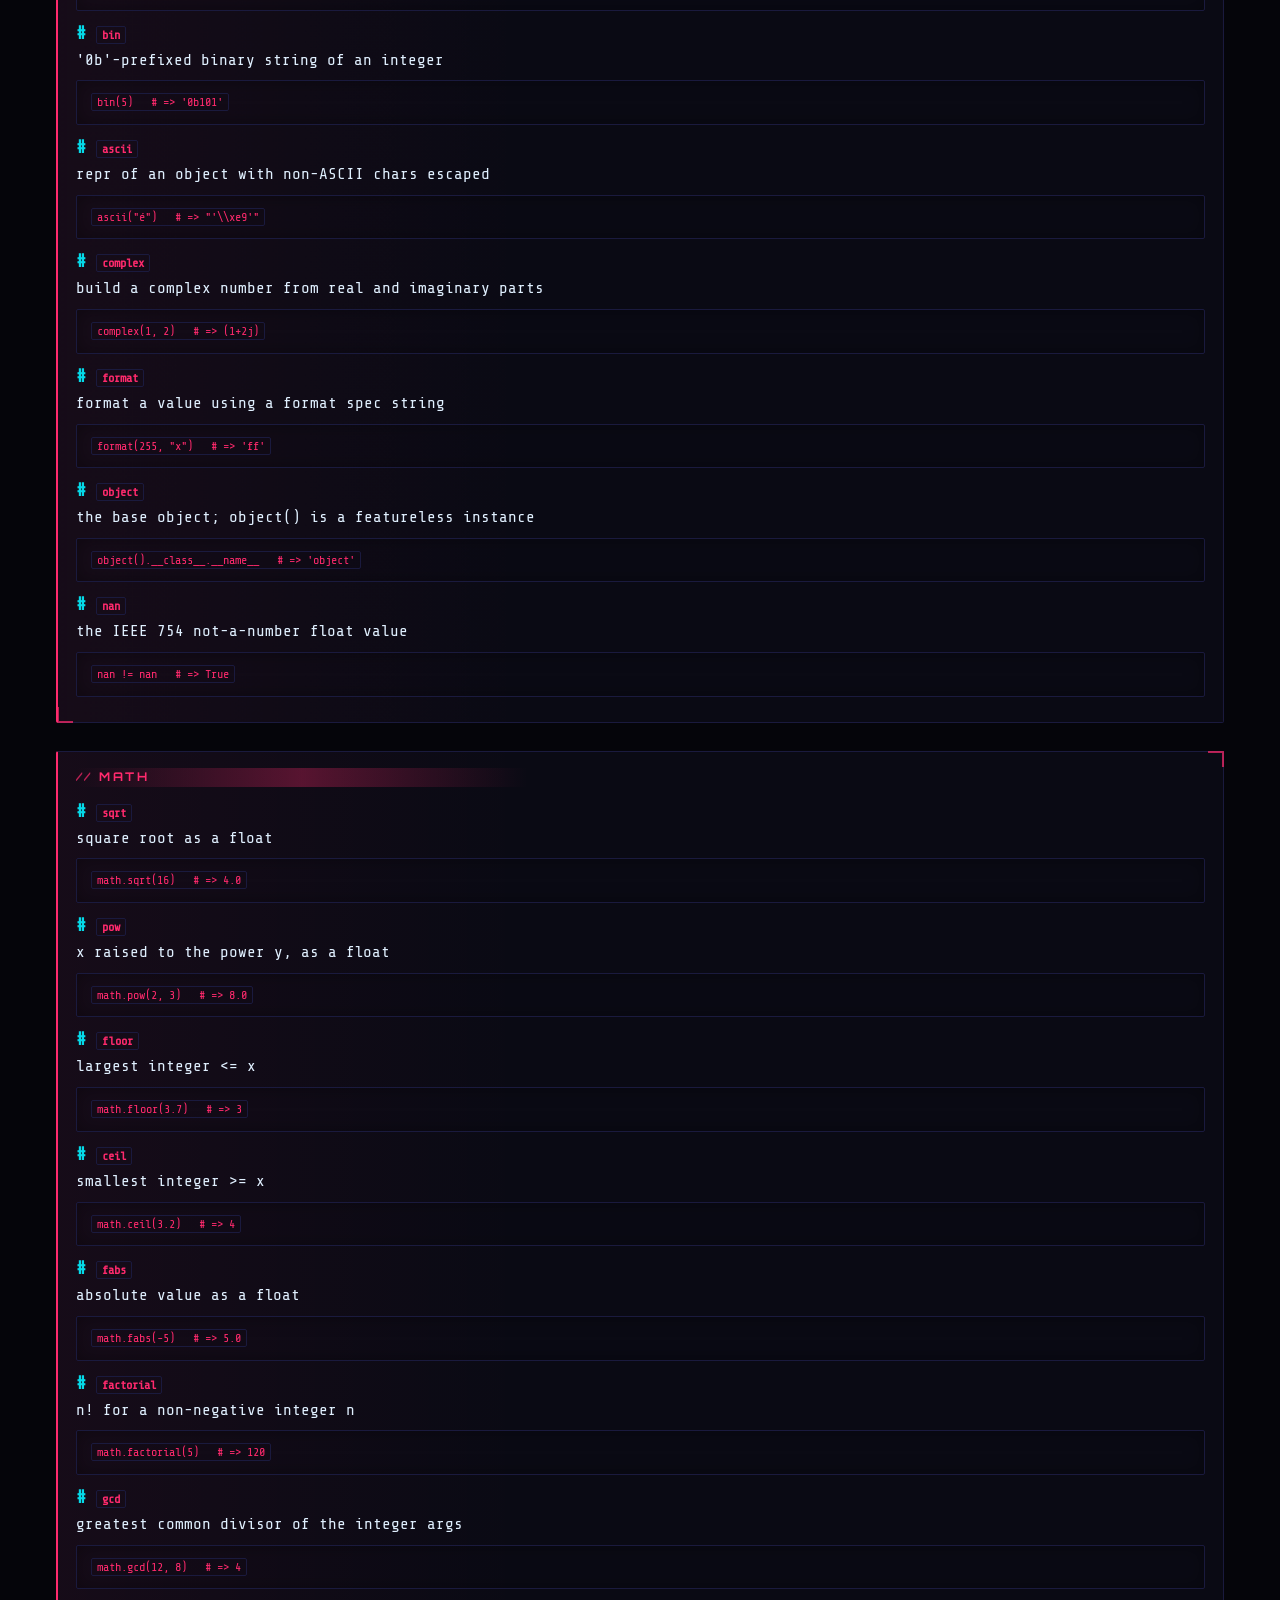
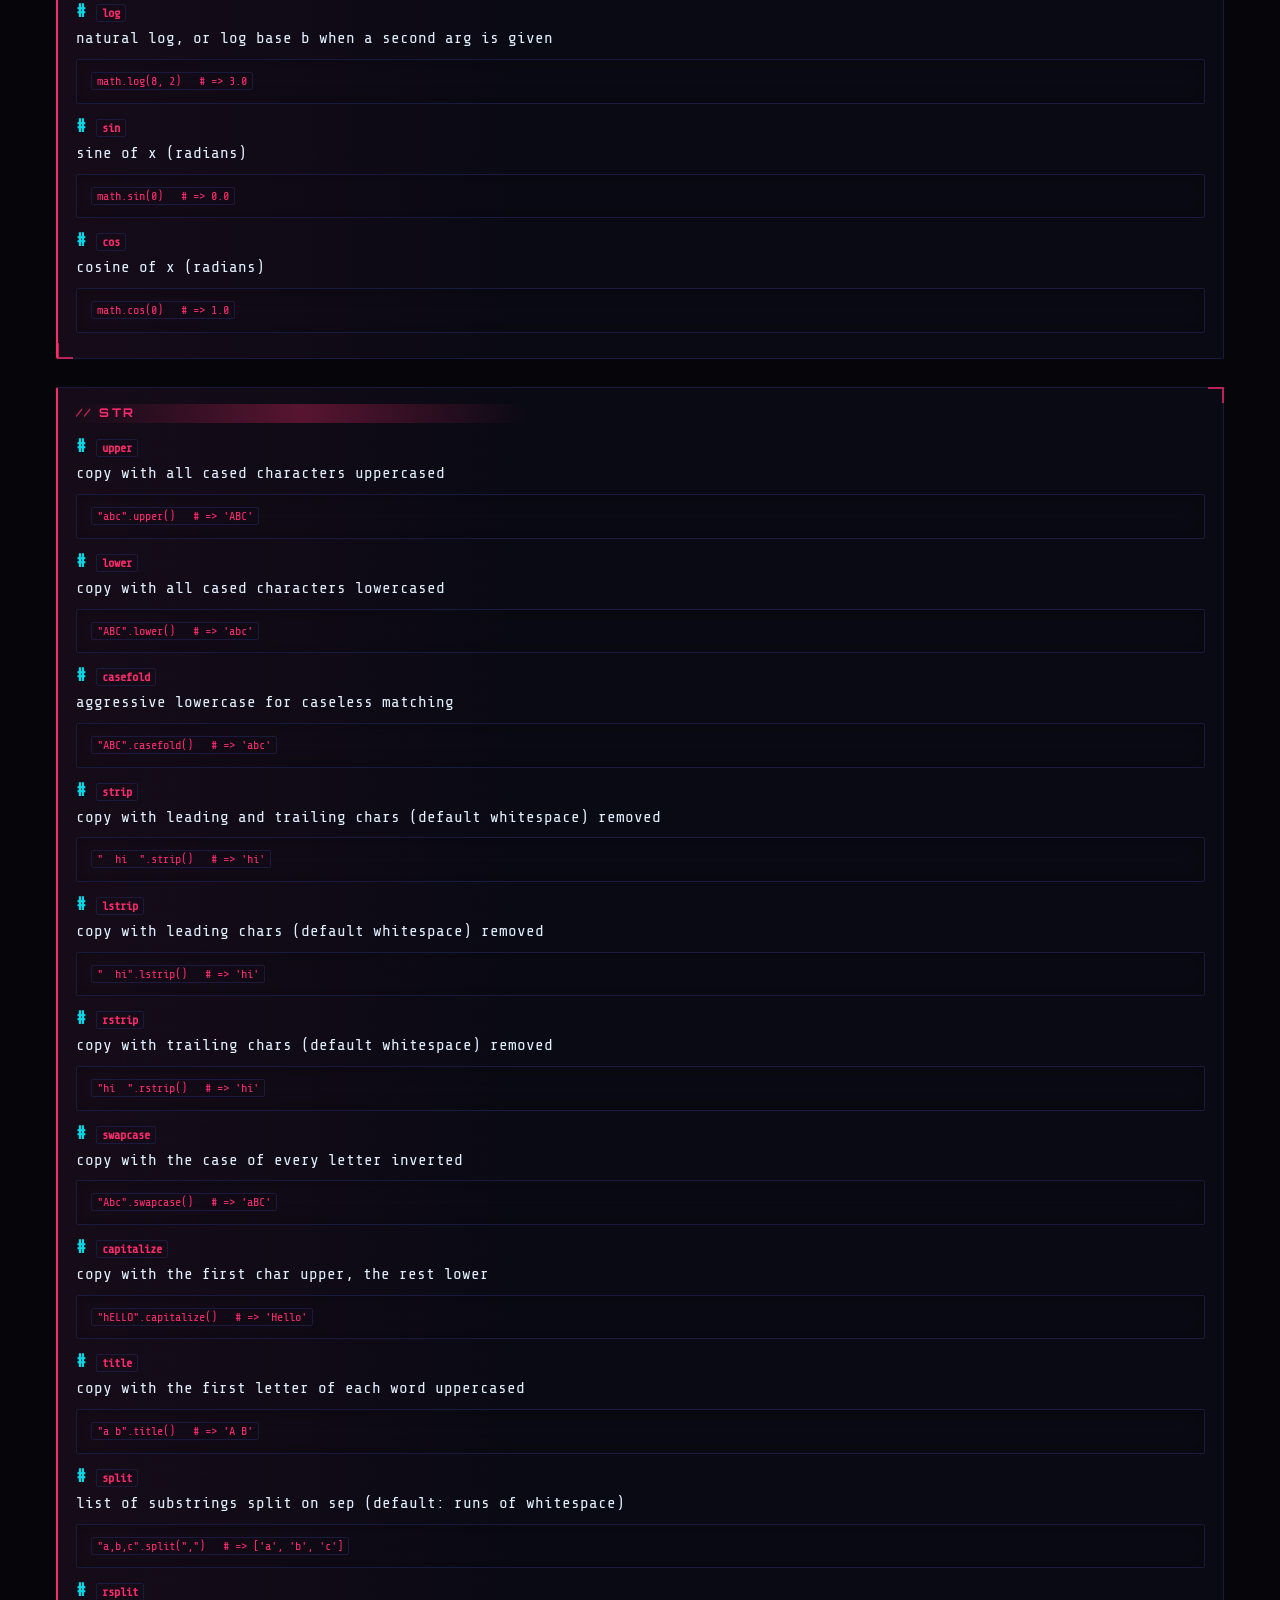
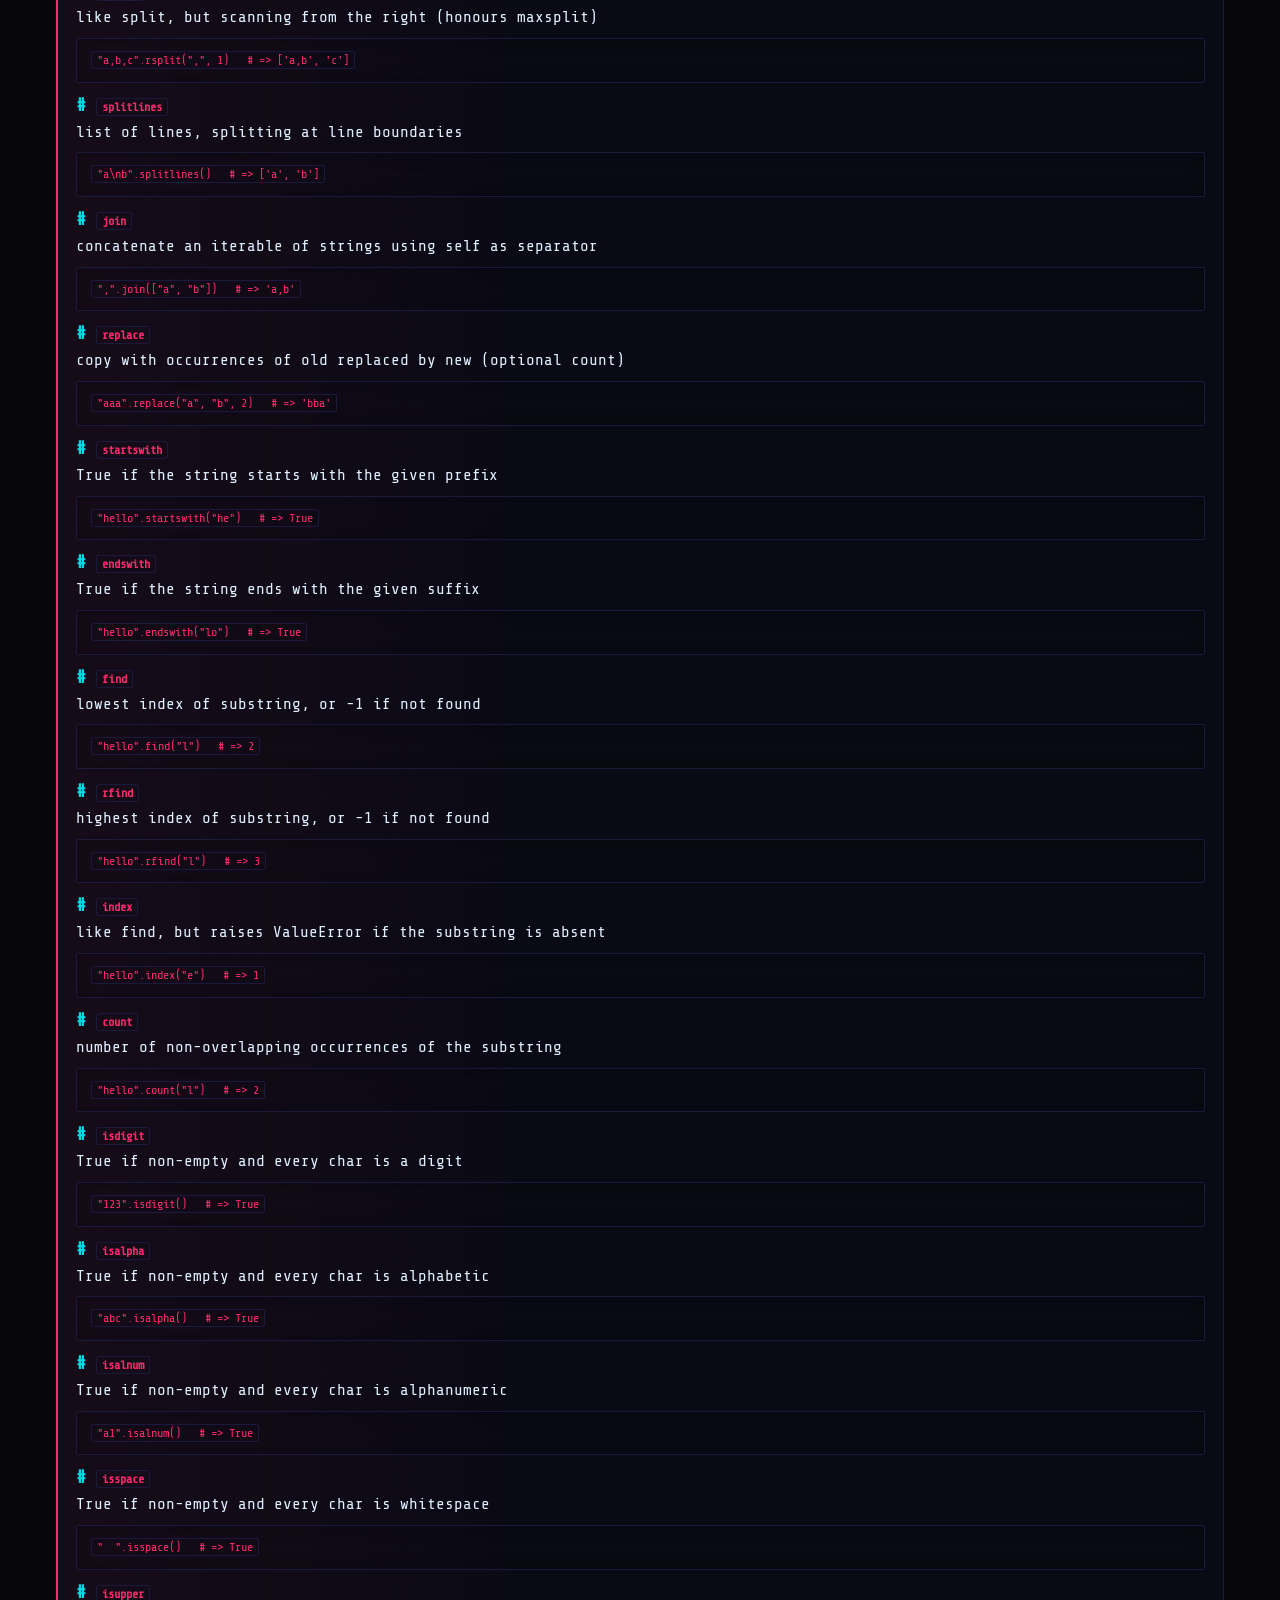
==== commit d2344e7d: "docs: except A, B: and the symbol-table checks in the README, the status table and the regenerated r" ====
--- a/docs/reference.html
+++ b/docs/reference.html
@@ -185,7 +185,7 @@
         </article>
         <article class="doc-entry" id="doc-keyword-20">
           <h3><a class="doc-anchor" href="#doc-keyword-20">#</a> <code>except</code></h3>
-          <p>handle a raised exception, optionally by class and `as` name</p>
+          <p>handle a raised exception, optionally by class (or several: `except A, B:`, parenthesized with `as`) and `as` name</p>
           <pre><code class="lang-python">try: raise ValueError("e")
 except ValueError as e: str(e)   # =&gt; 'e'</code></pre>
         </article>
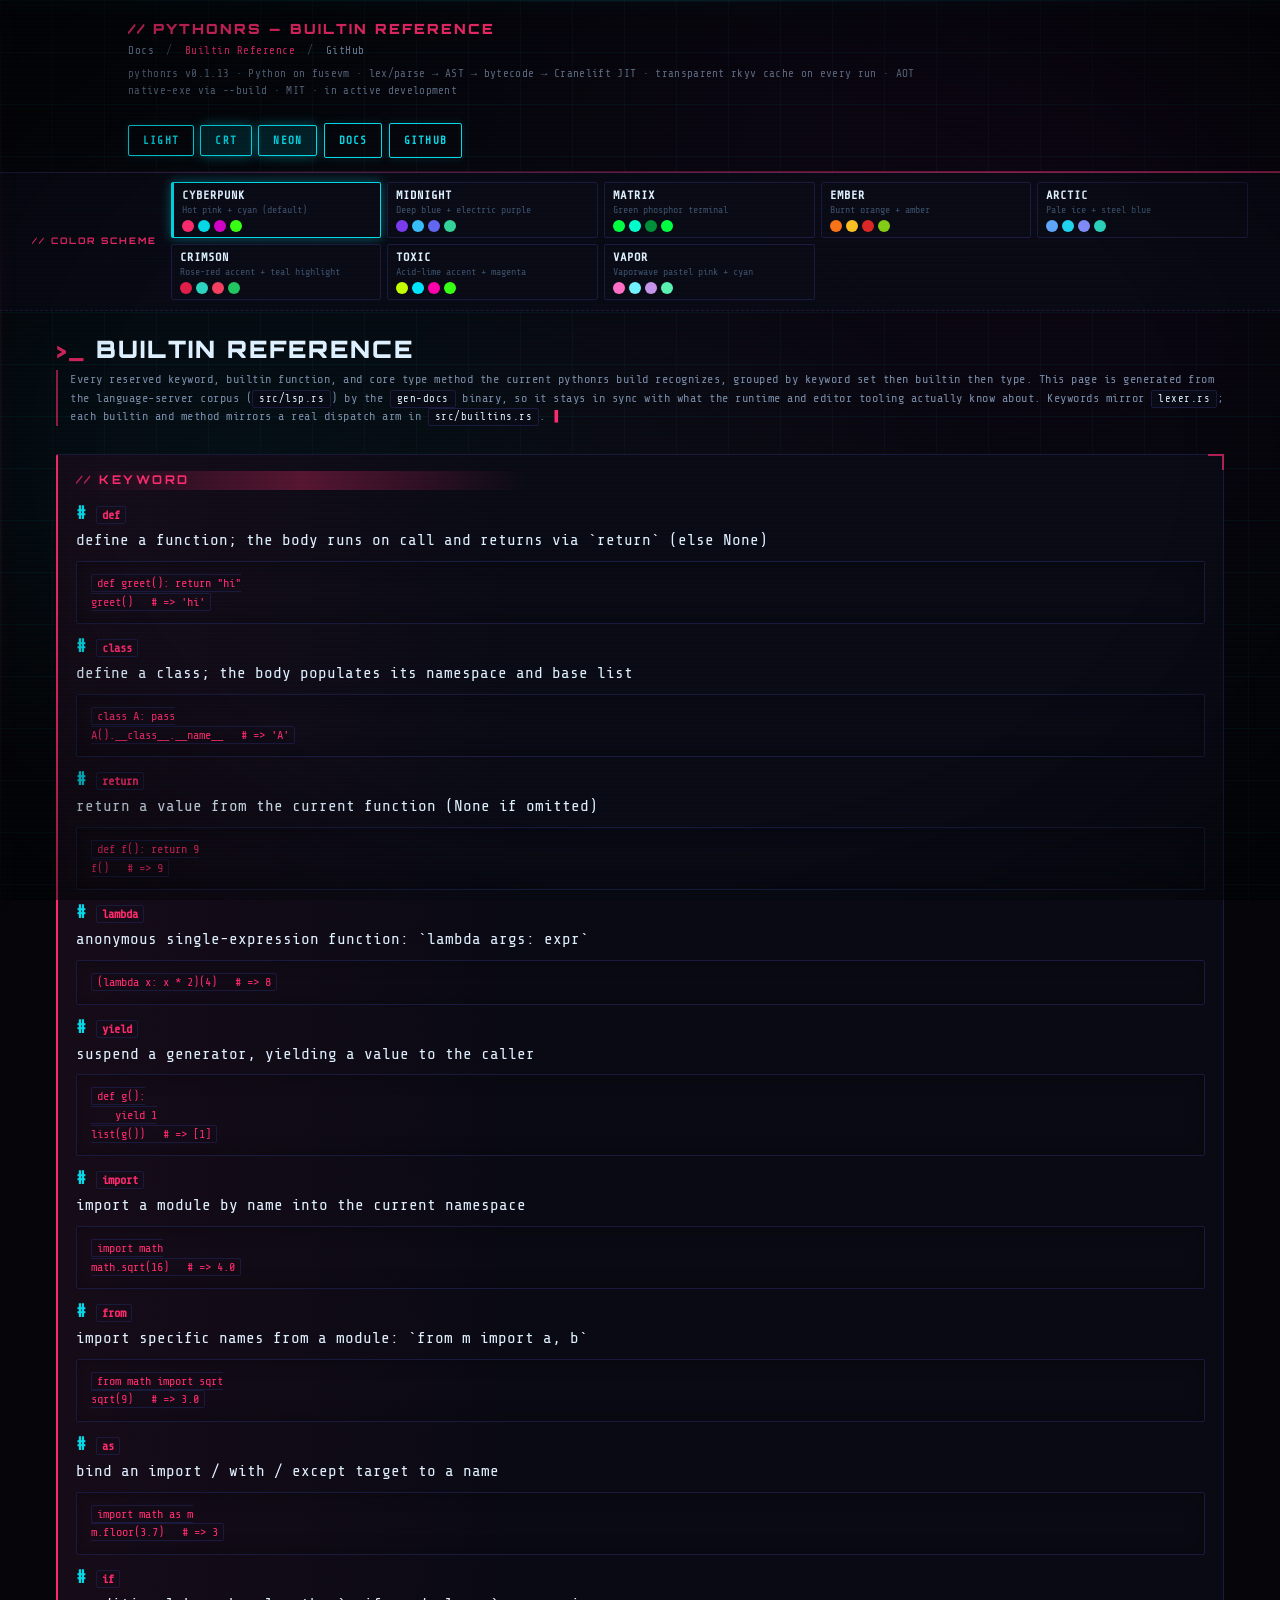
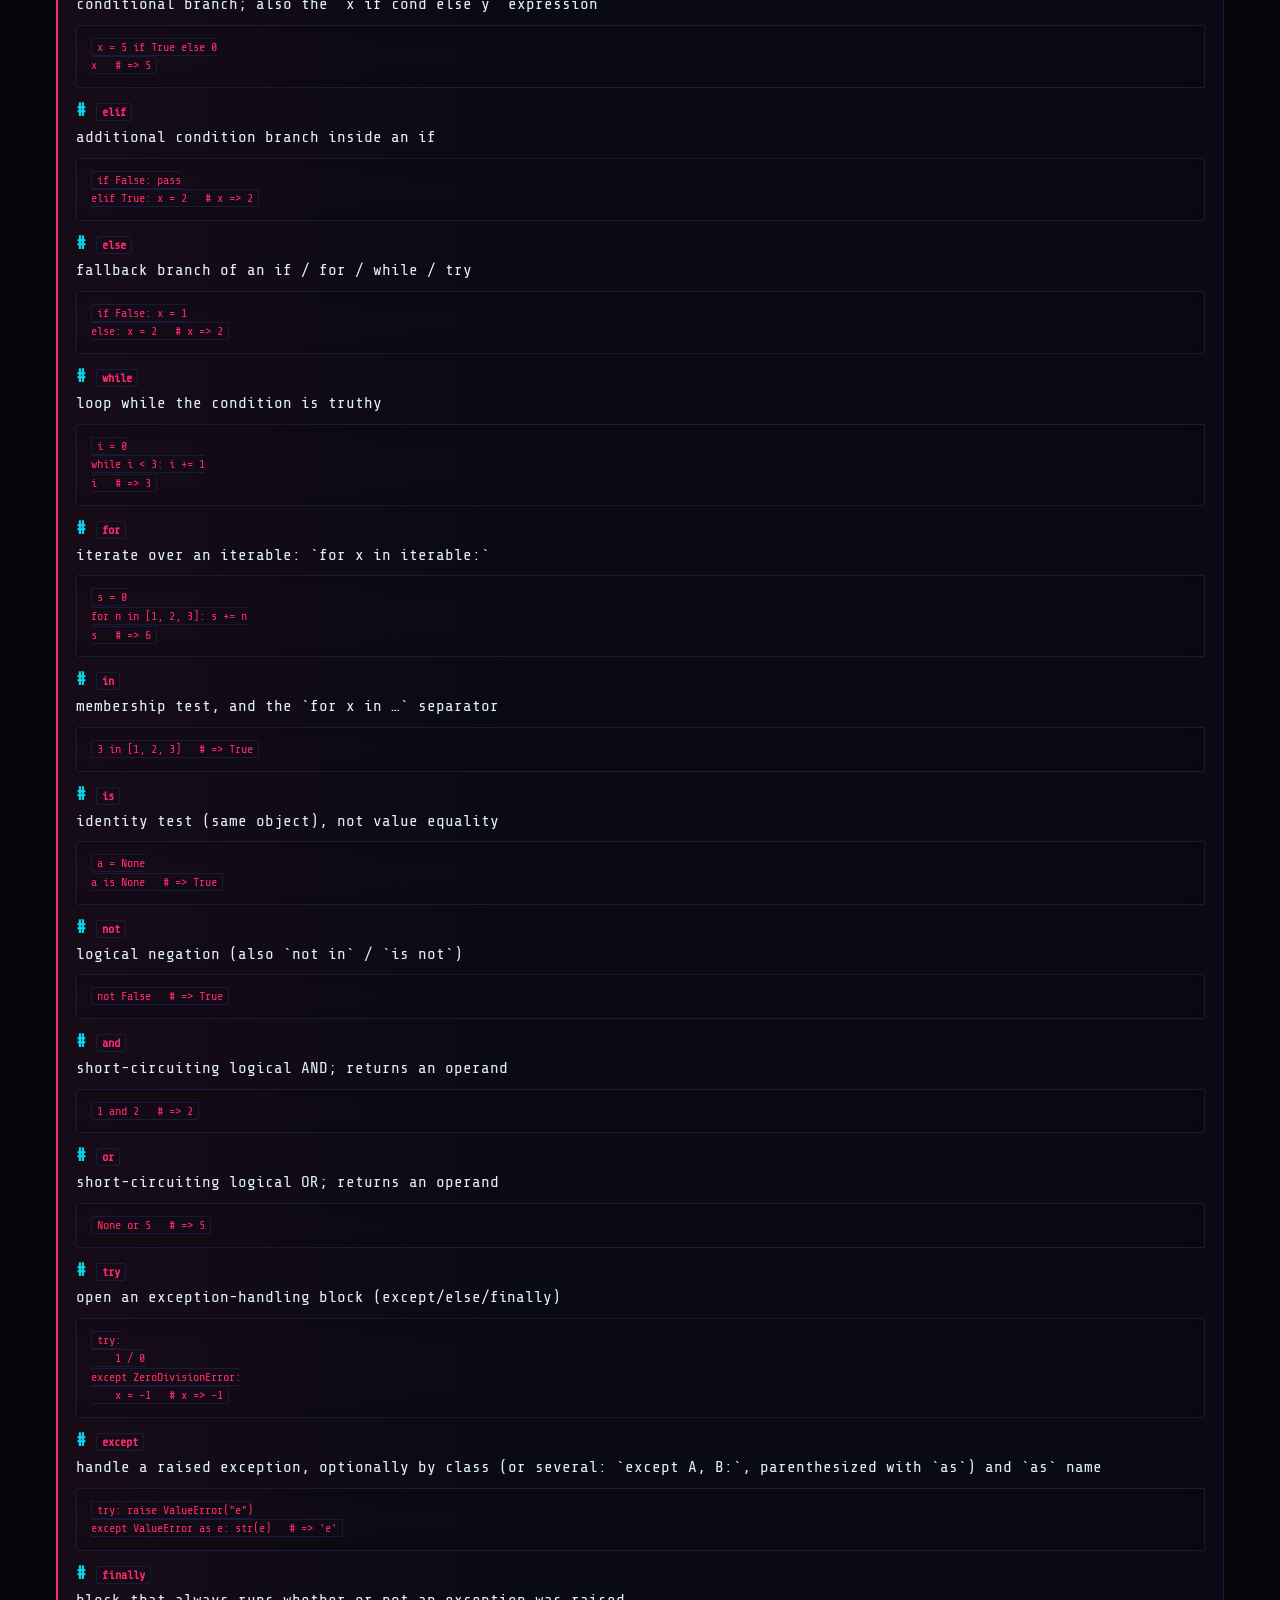
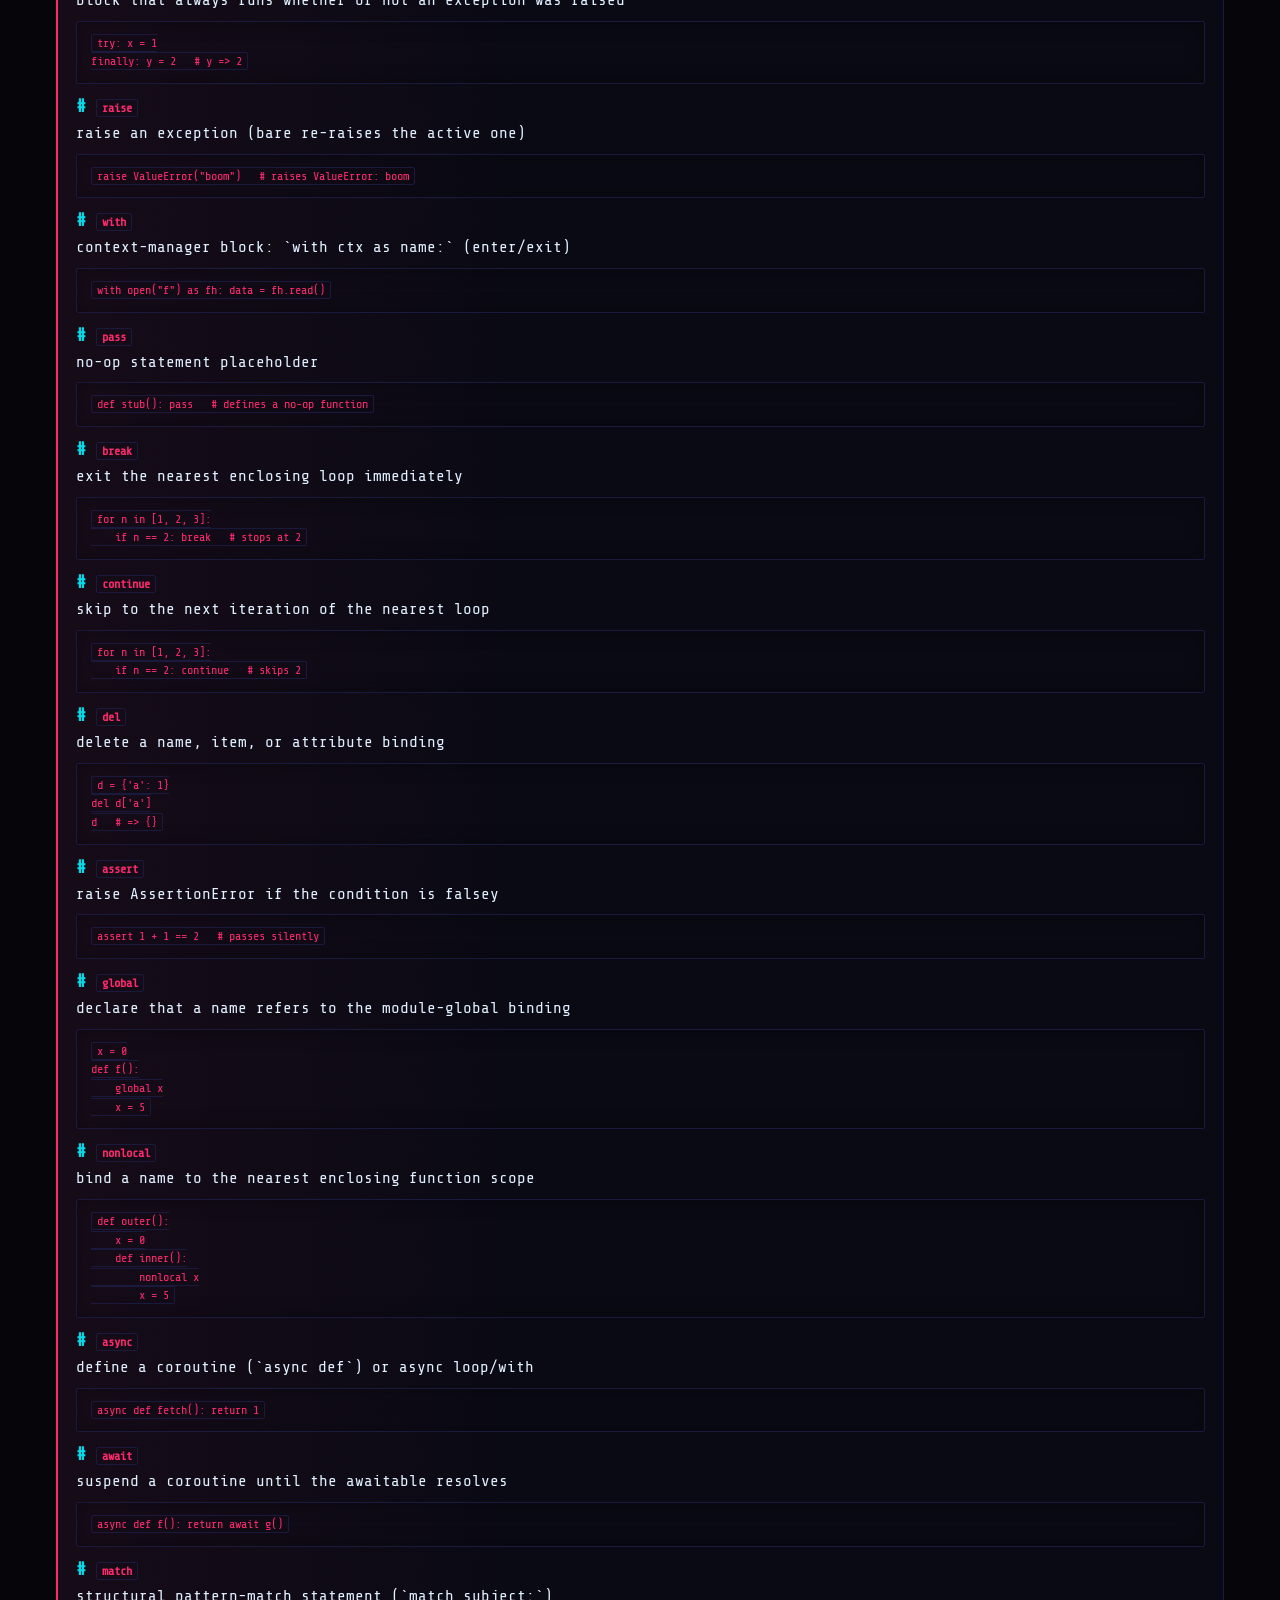
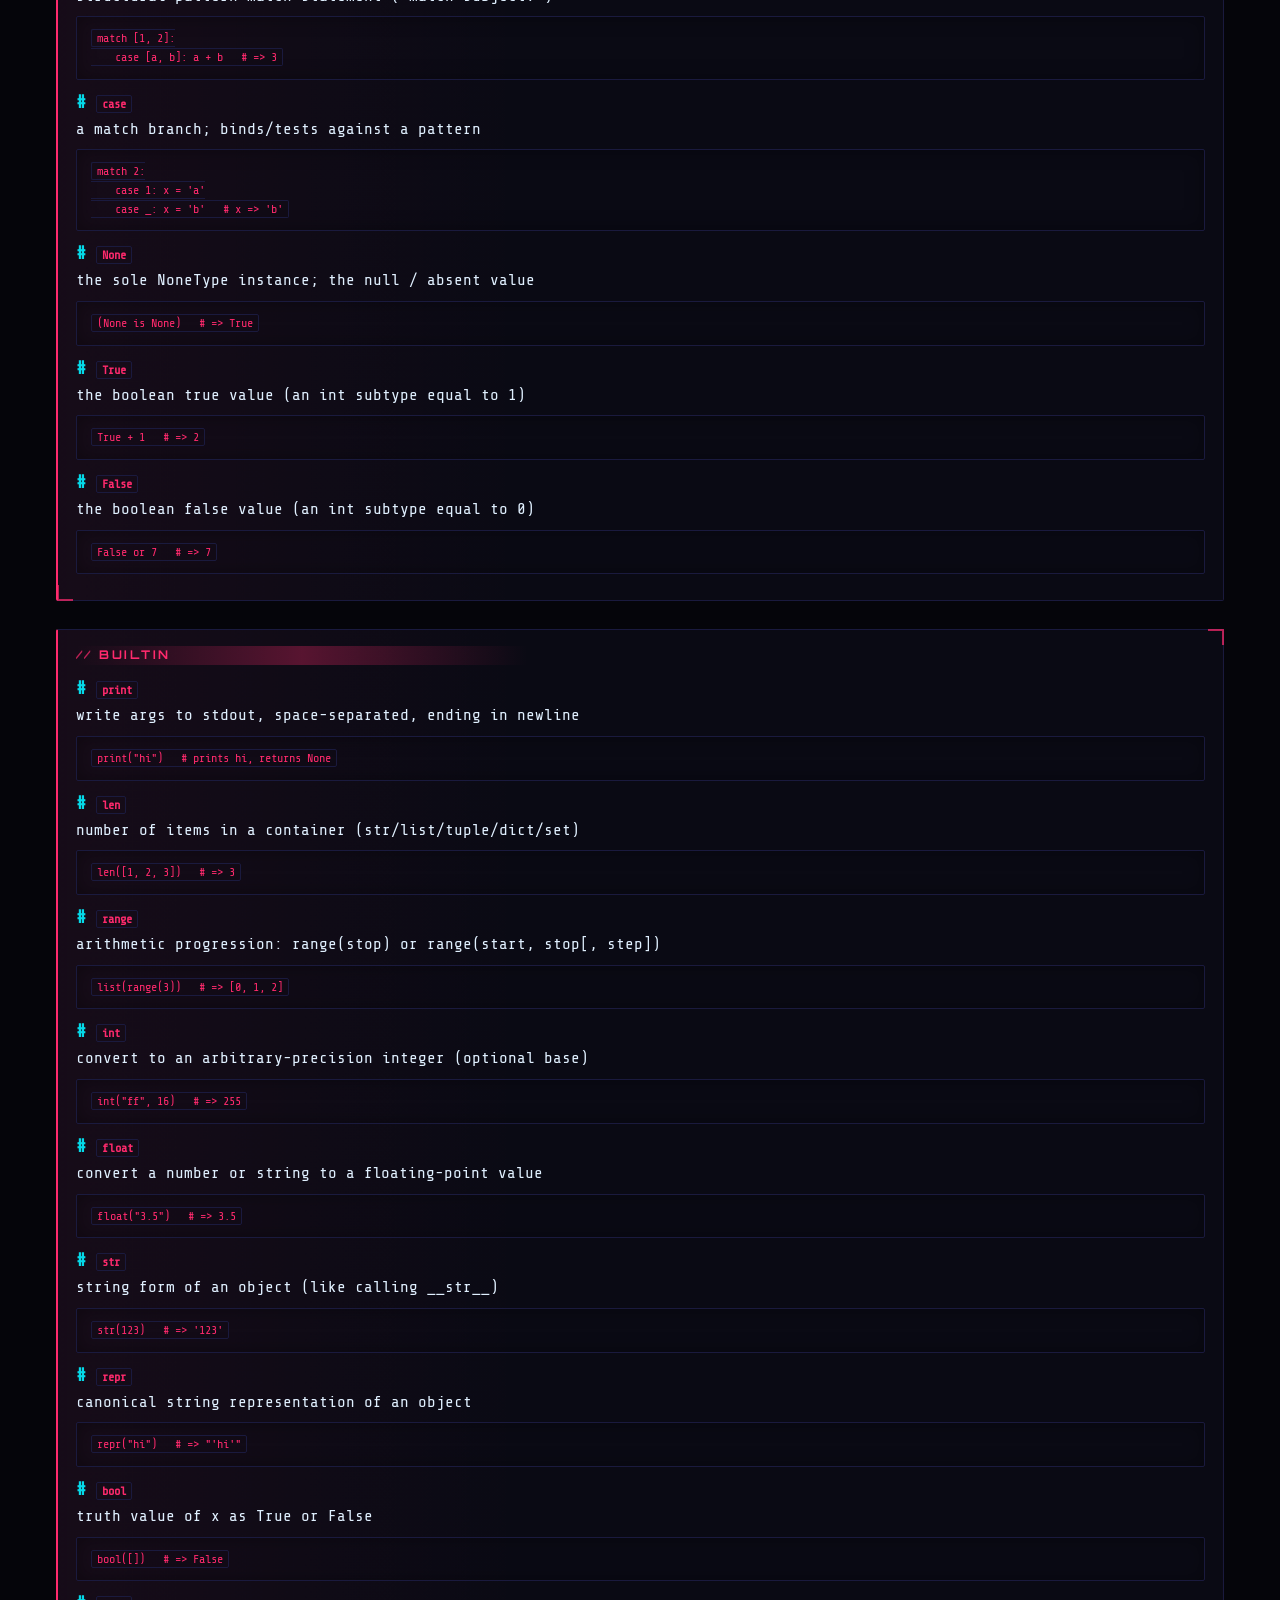
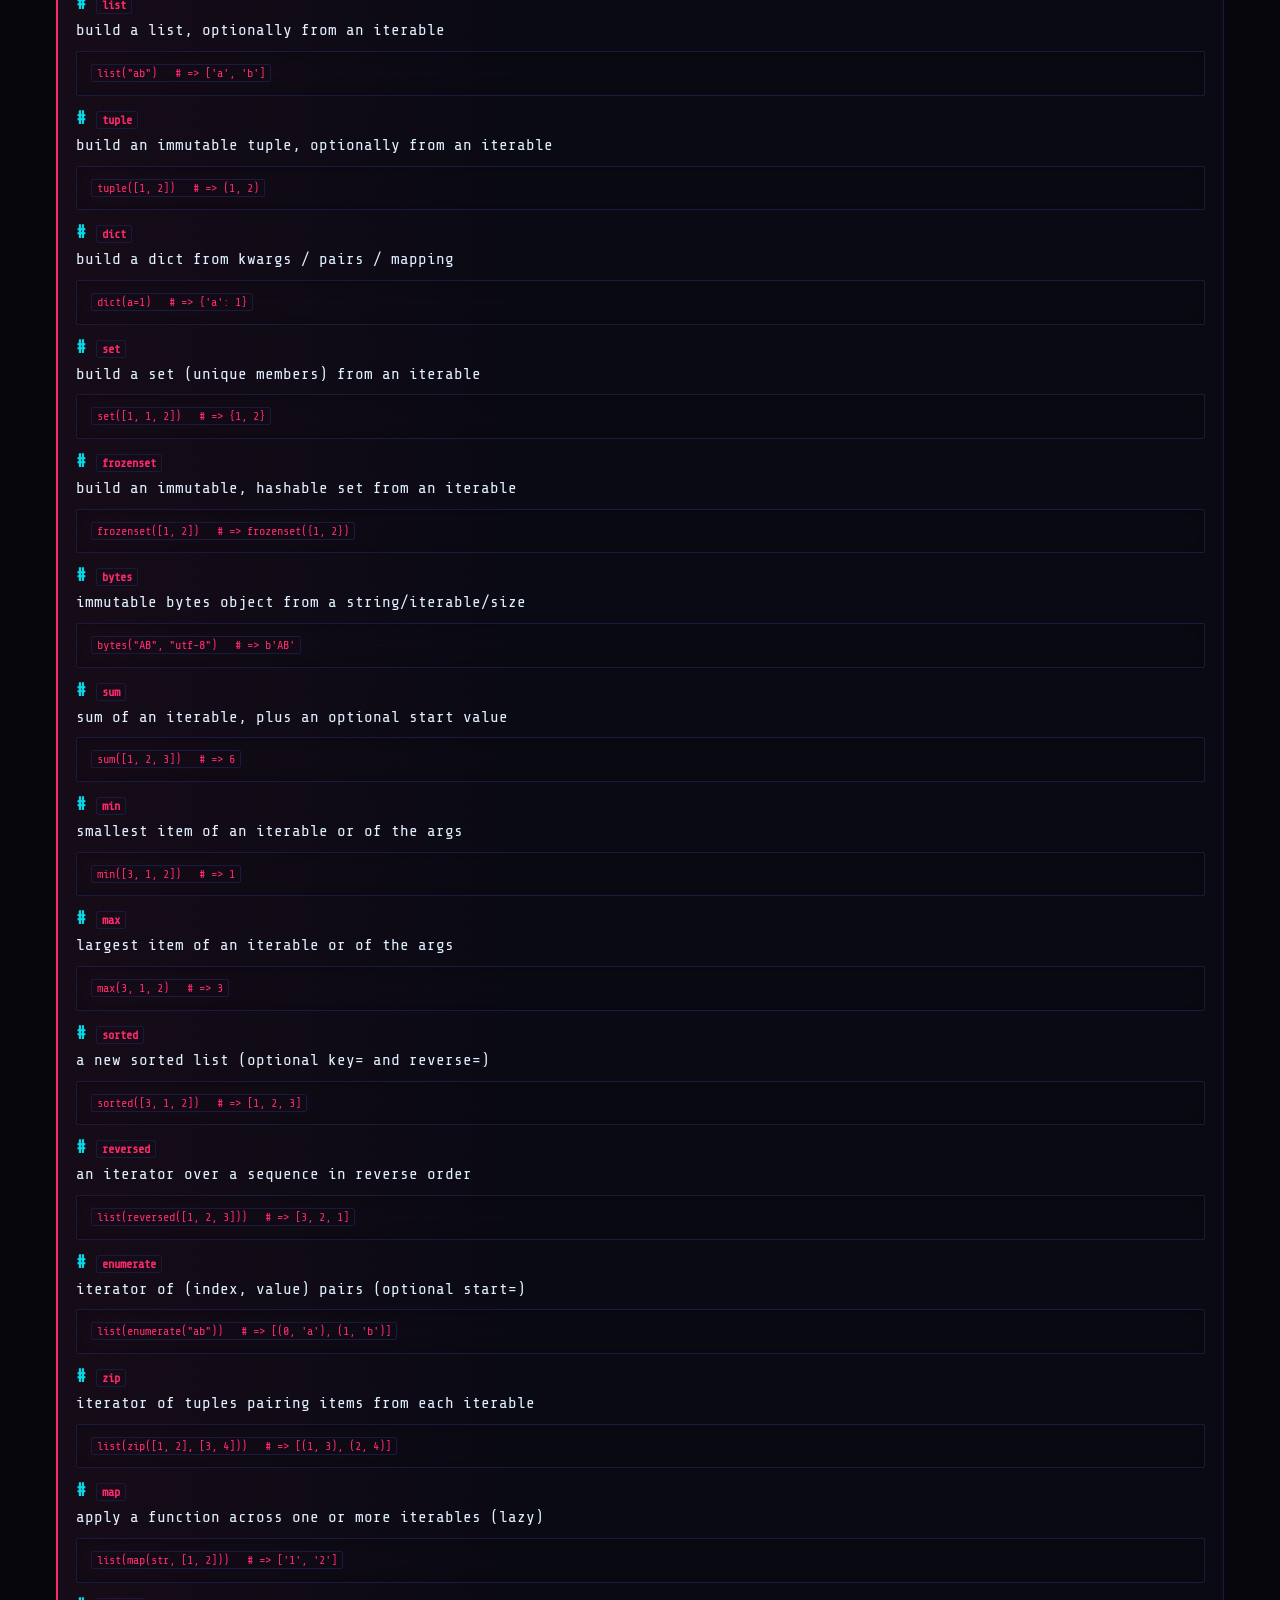
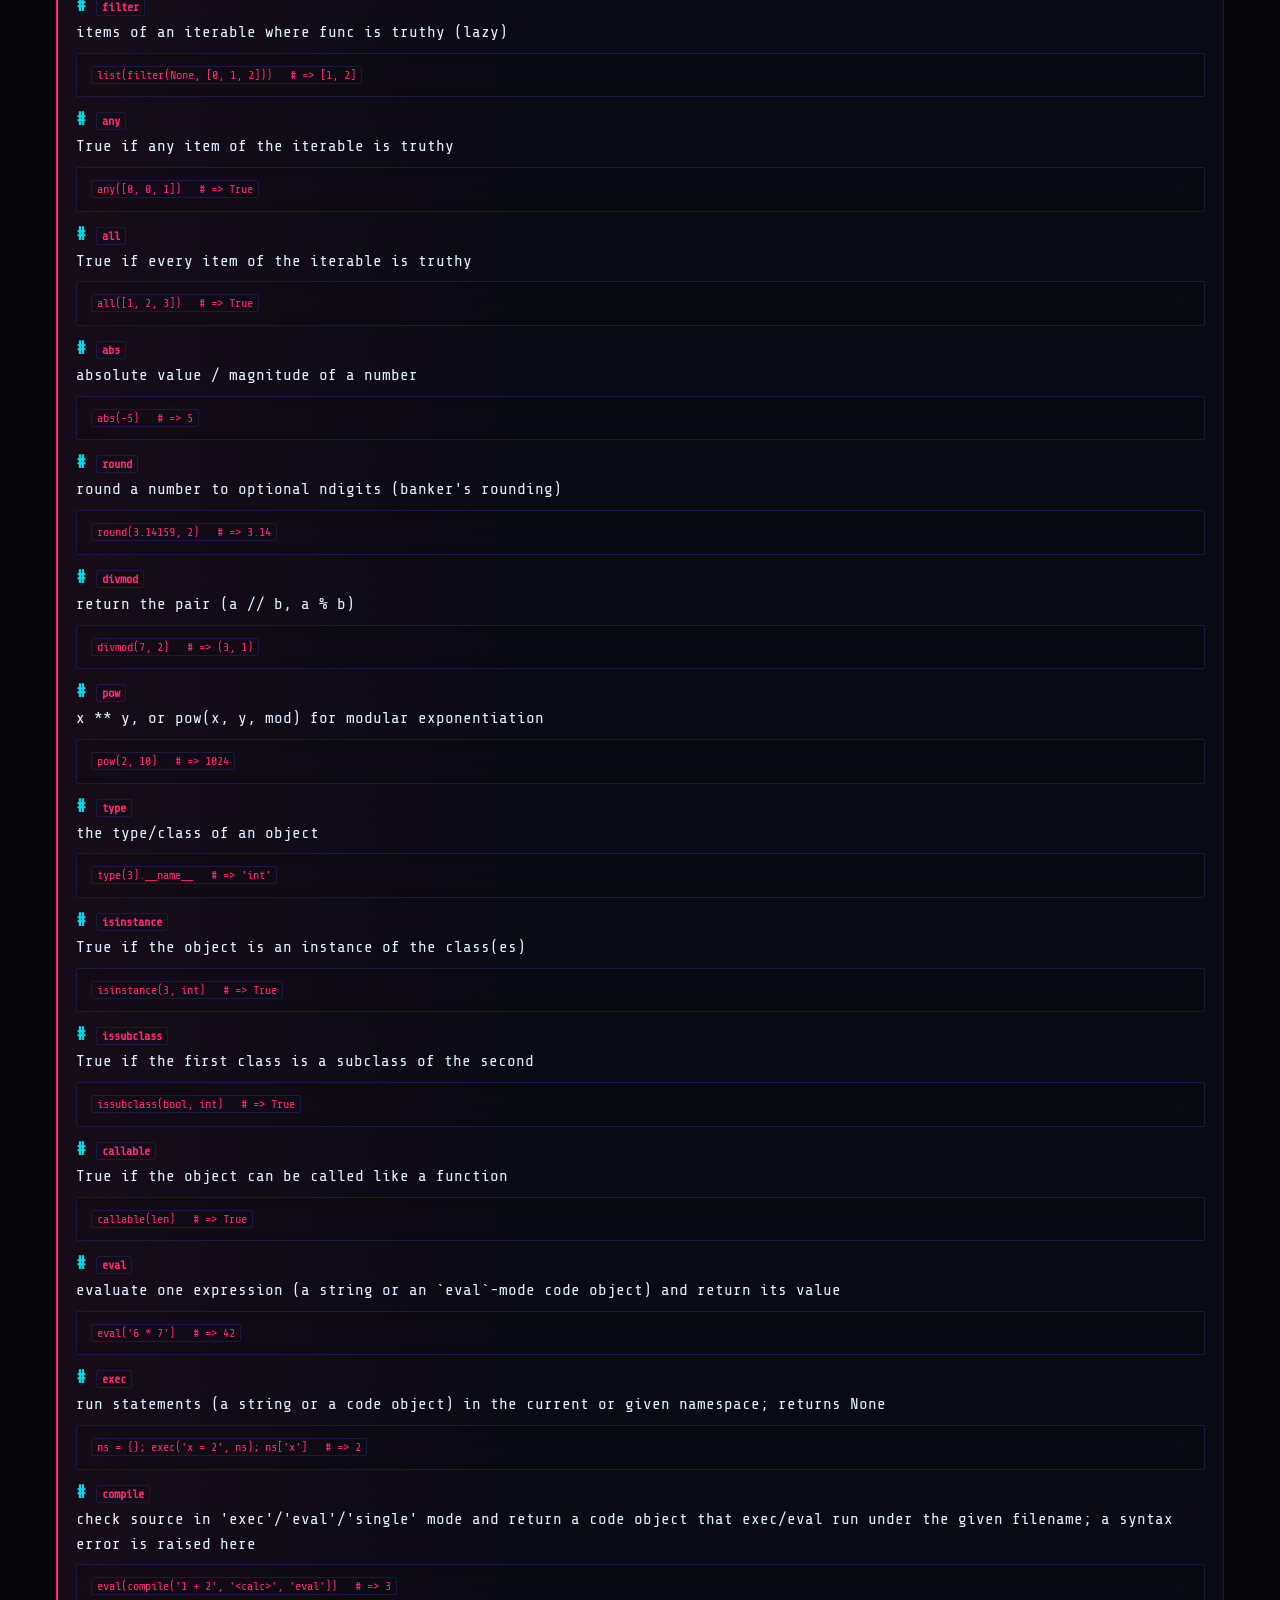
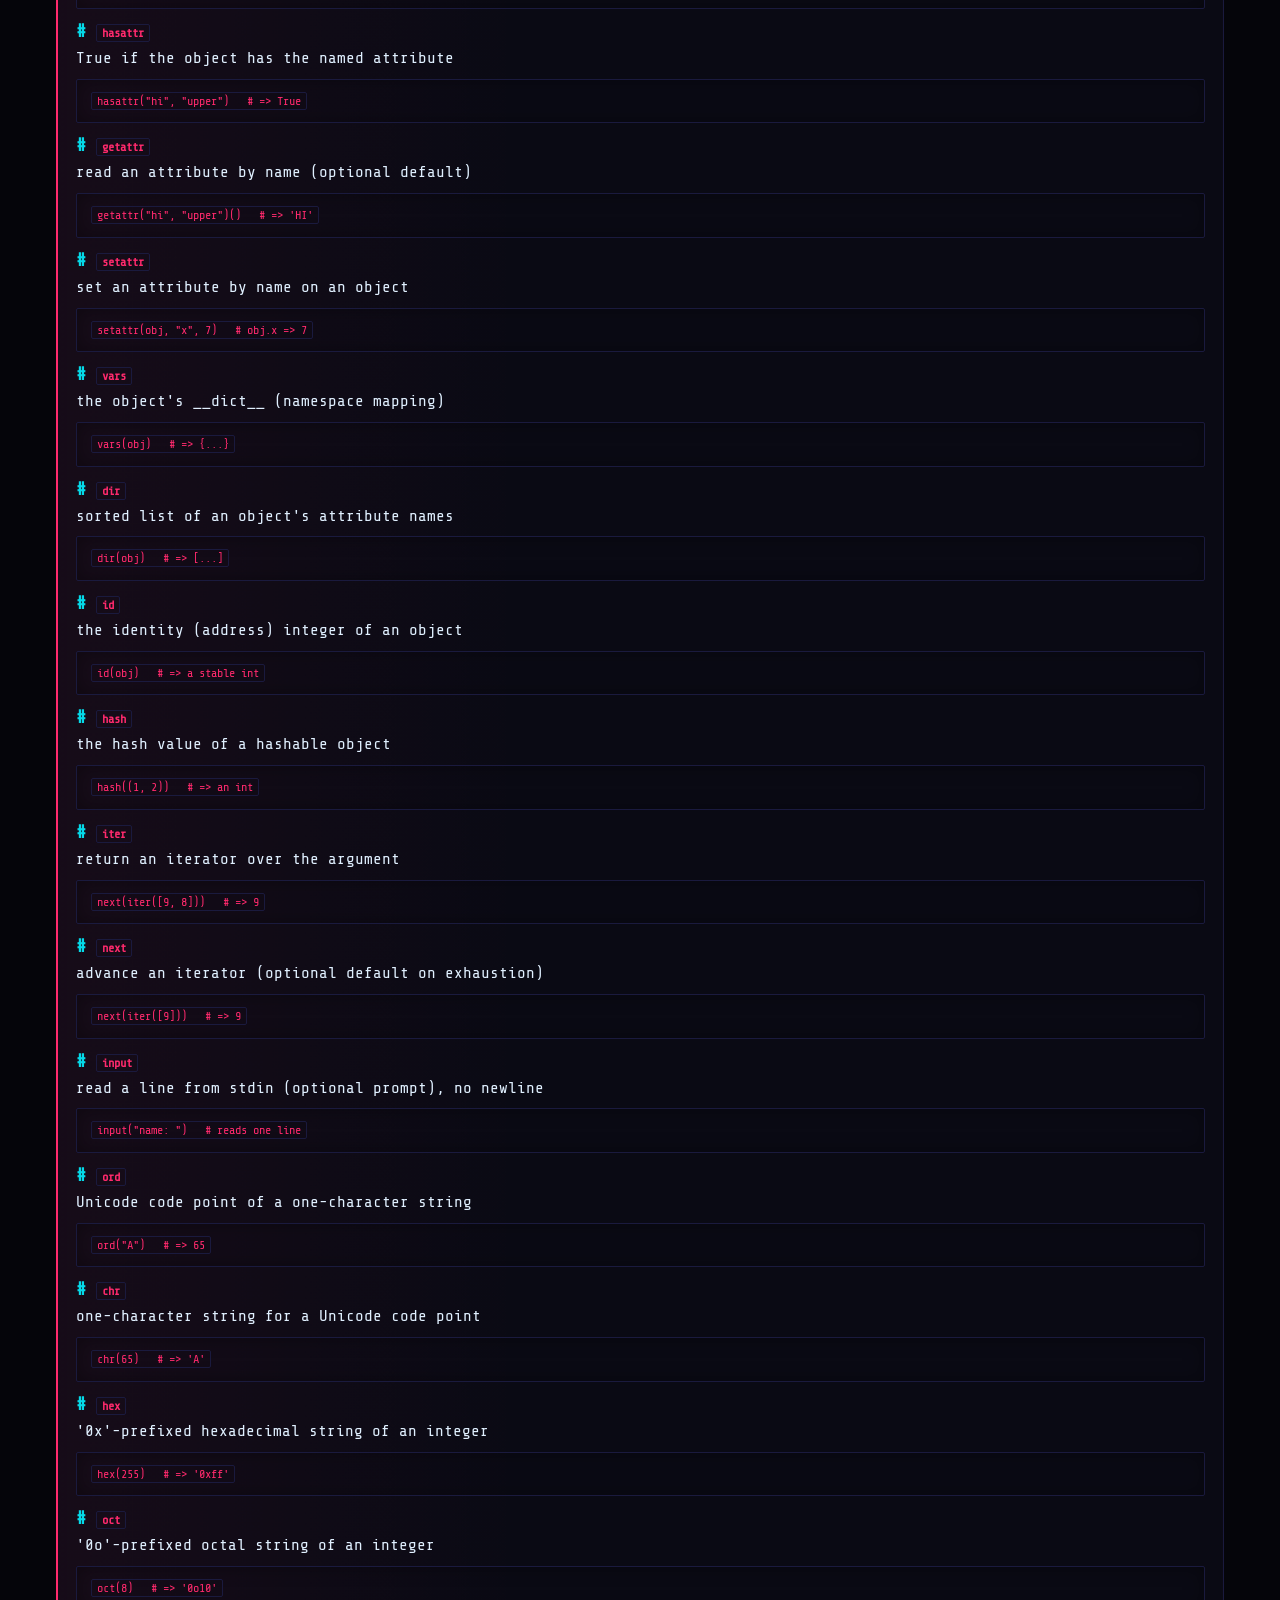
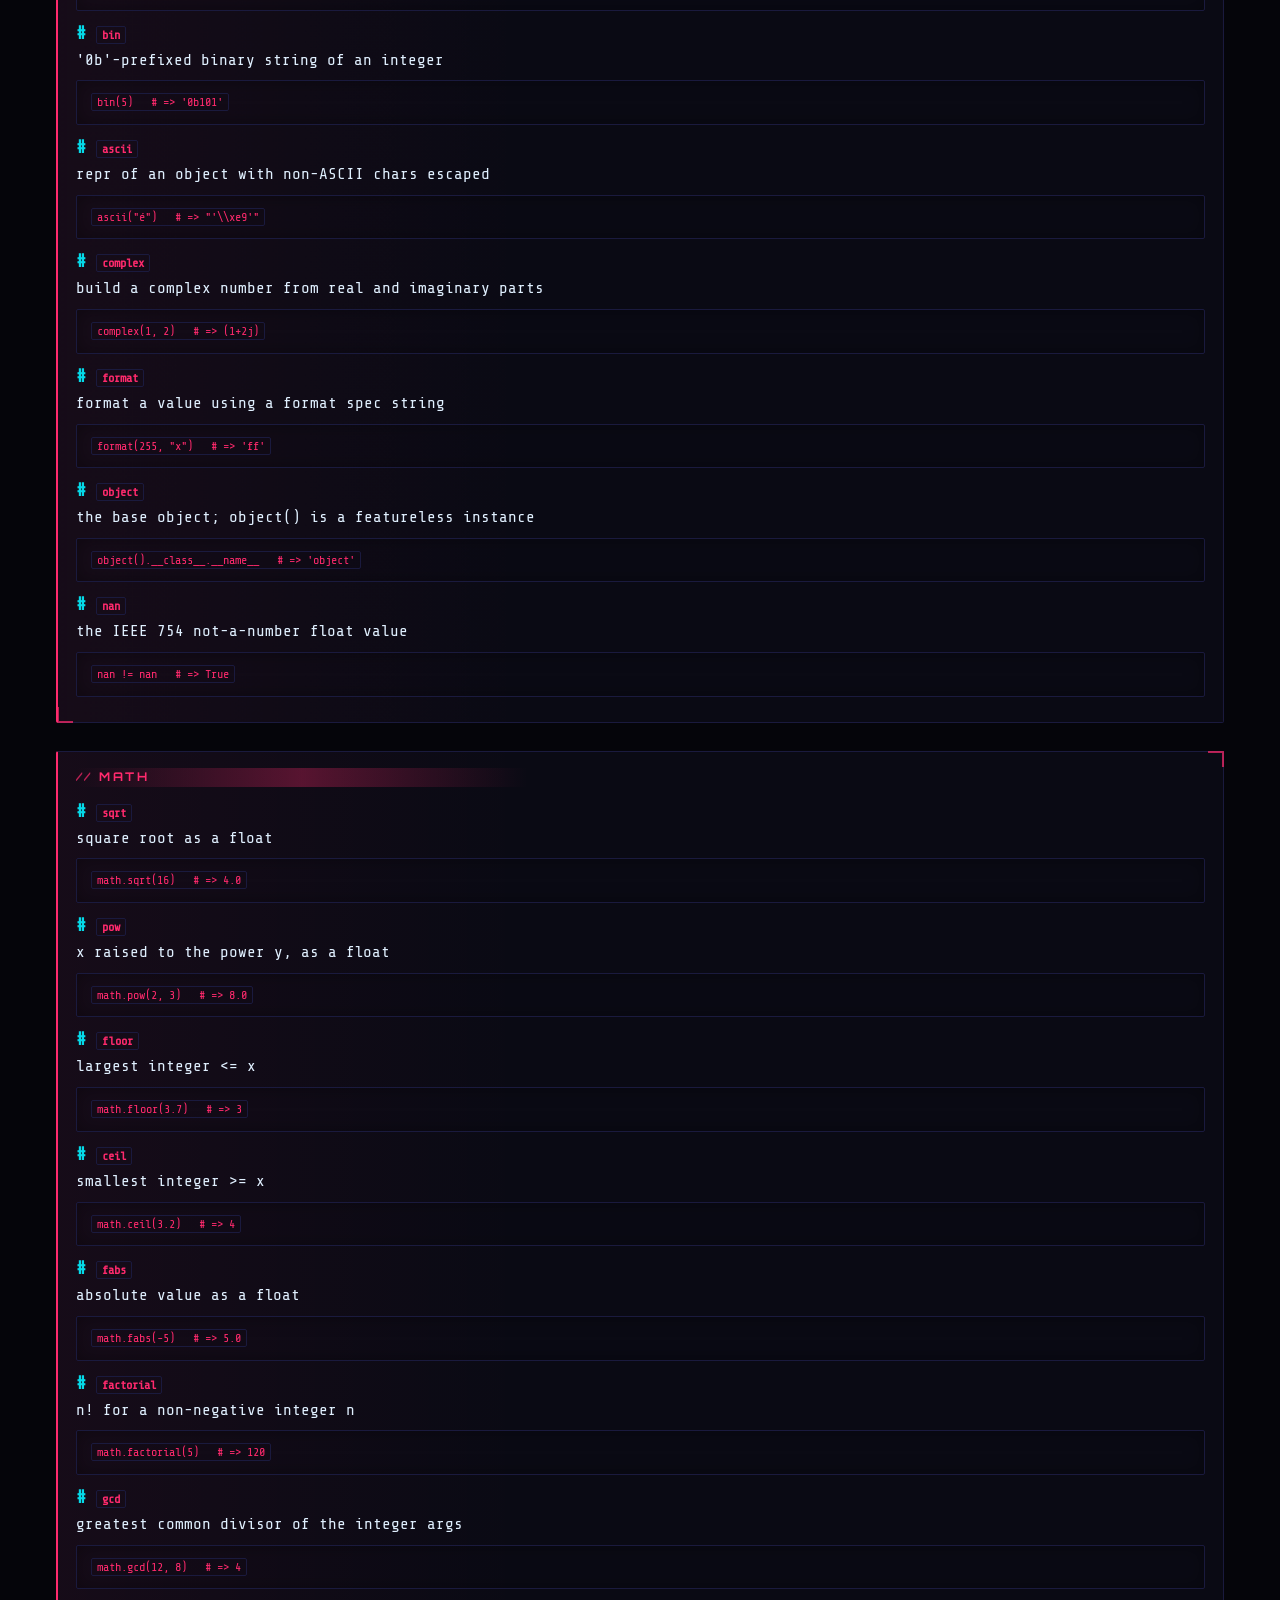
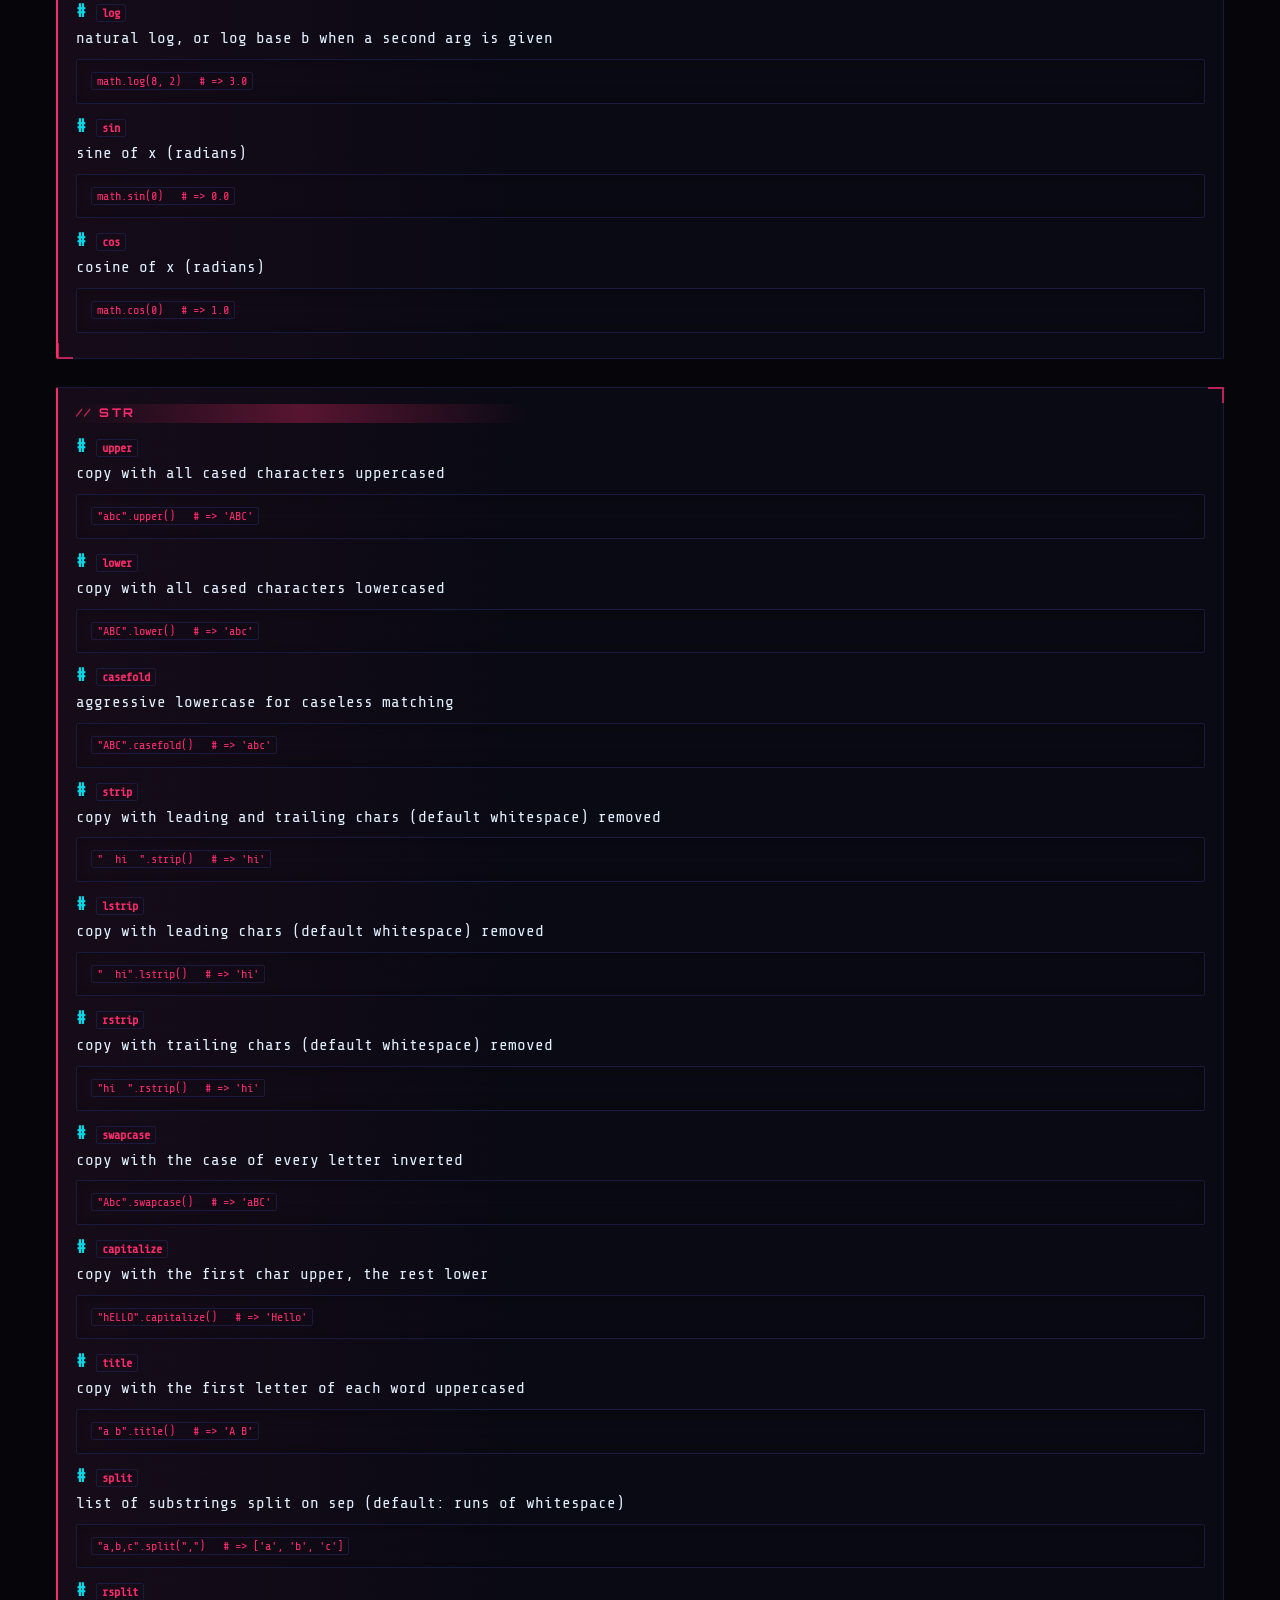
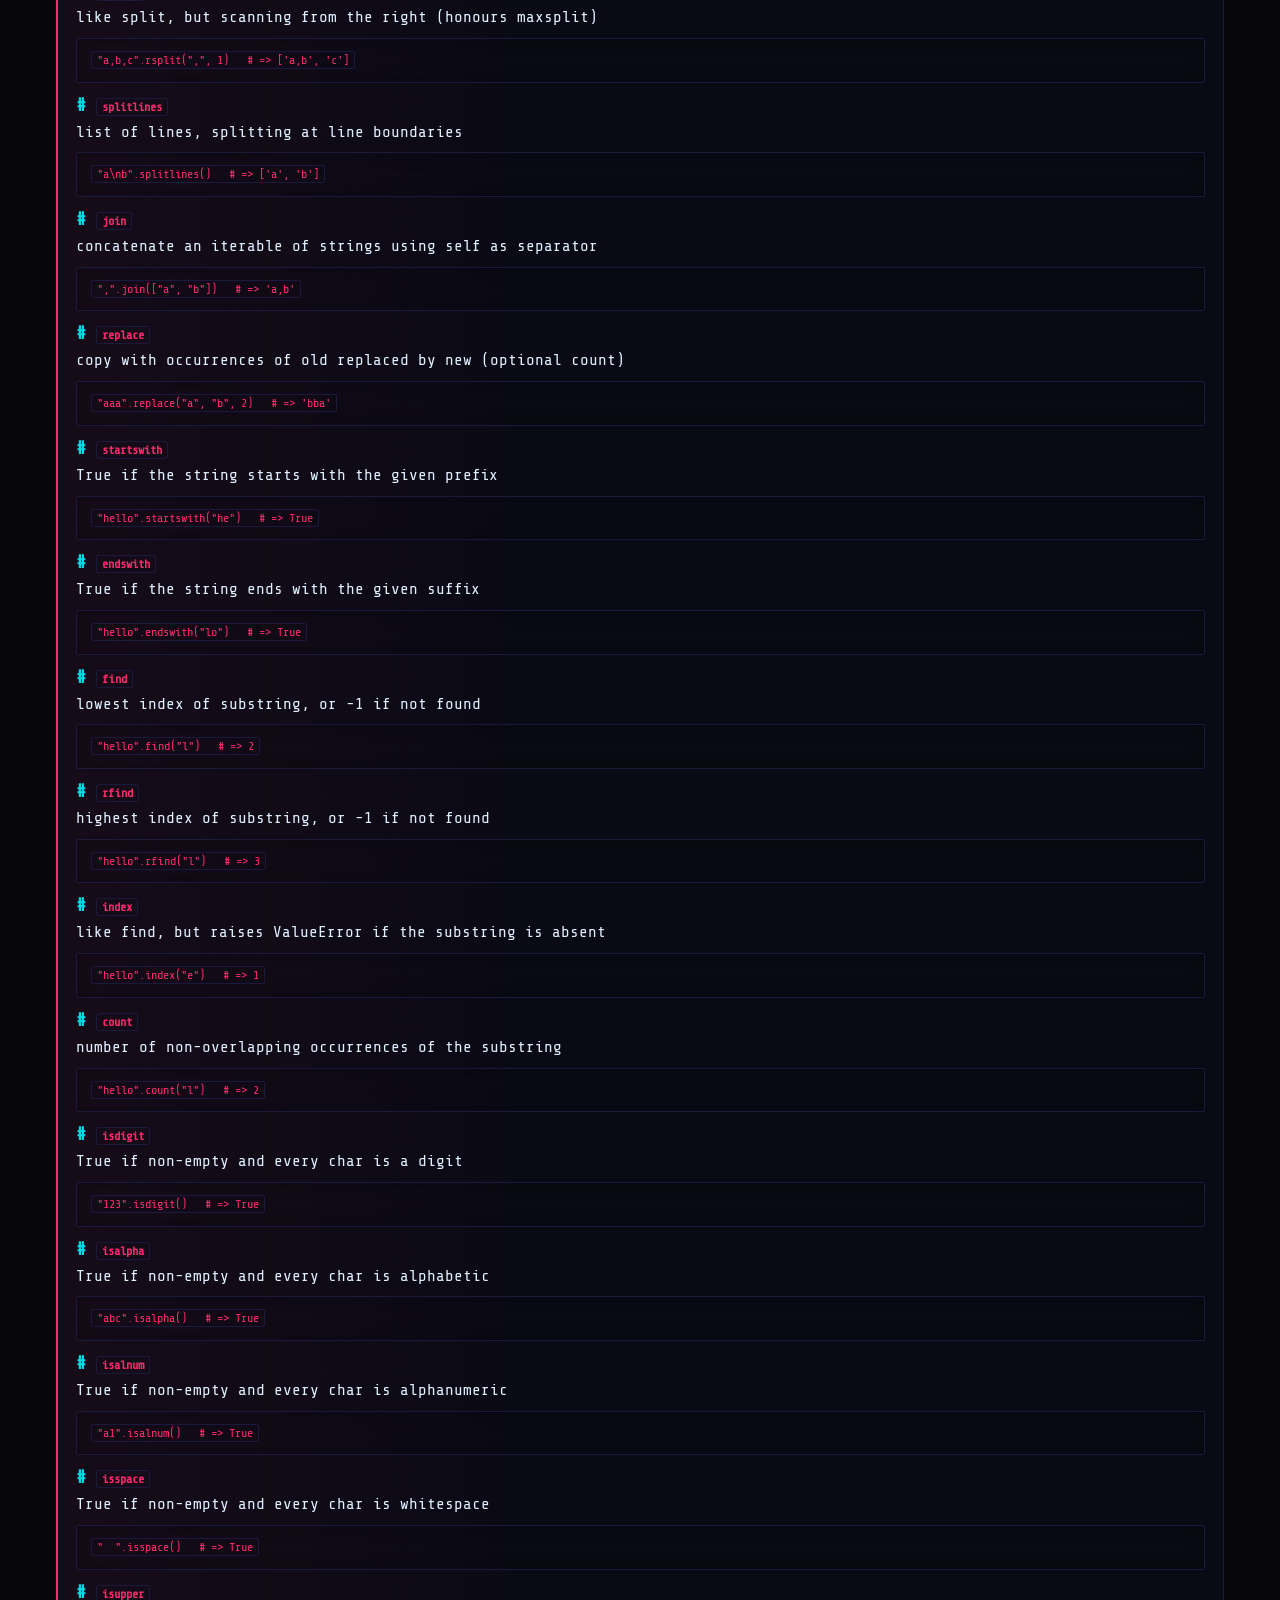
==== commit bb724656: "bump v0.1.13" ====
--- a/docs/reference.html
+++ b/docs/reference.html
@@ -44,7 +44,7 @@
             <span class="sep">/</span>
             <a href="https://github.com/MenkeTechnologies/pythonrs" target="_blank" rel="noopener noreferrer">GitHub</a>
           </nav>
-          <p class="docs-build-line">pythonrs v0.1.12 · Python on fusevm · lex/parse → AST → bytecode → Cranelift JIT · transparent rkyv cache on every run · AOT native-exe via --build · MIT · in active development</p>
+          <p class="docs-build-line">pythonrs v0.1.13 · Python on fusevm · lex/parse → AST → bytecode → Cranelift JIT · transparent rkyv cache on every run · AOT native-exe via --build · MIT · in active development</p>
         </div>
         <div class="tutorial-toolbar">
           <button type="button" class="btn btn-secondary" id="btnTheme" title="Toggle light/dark">Theme</button>
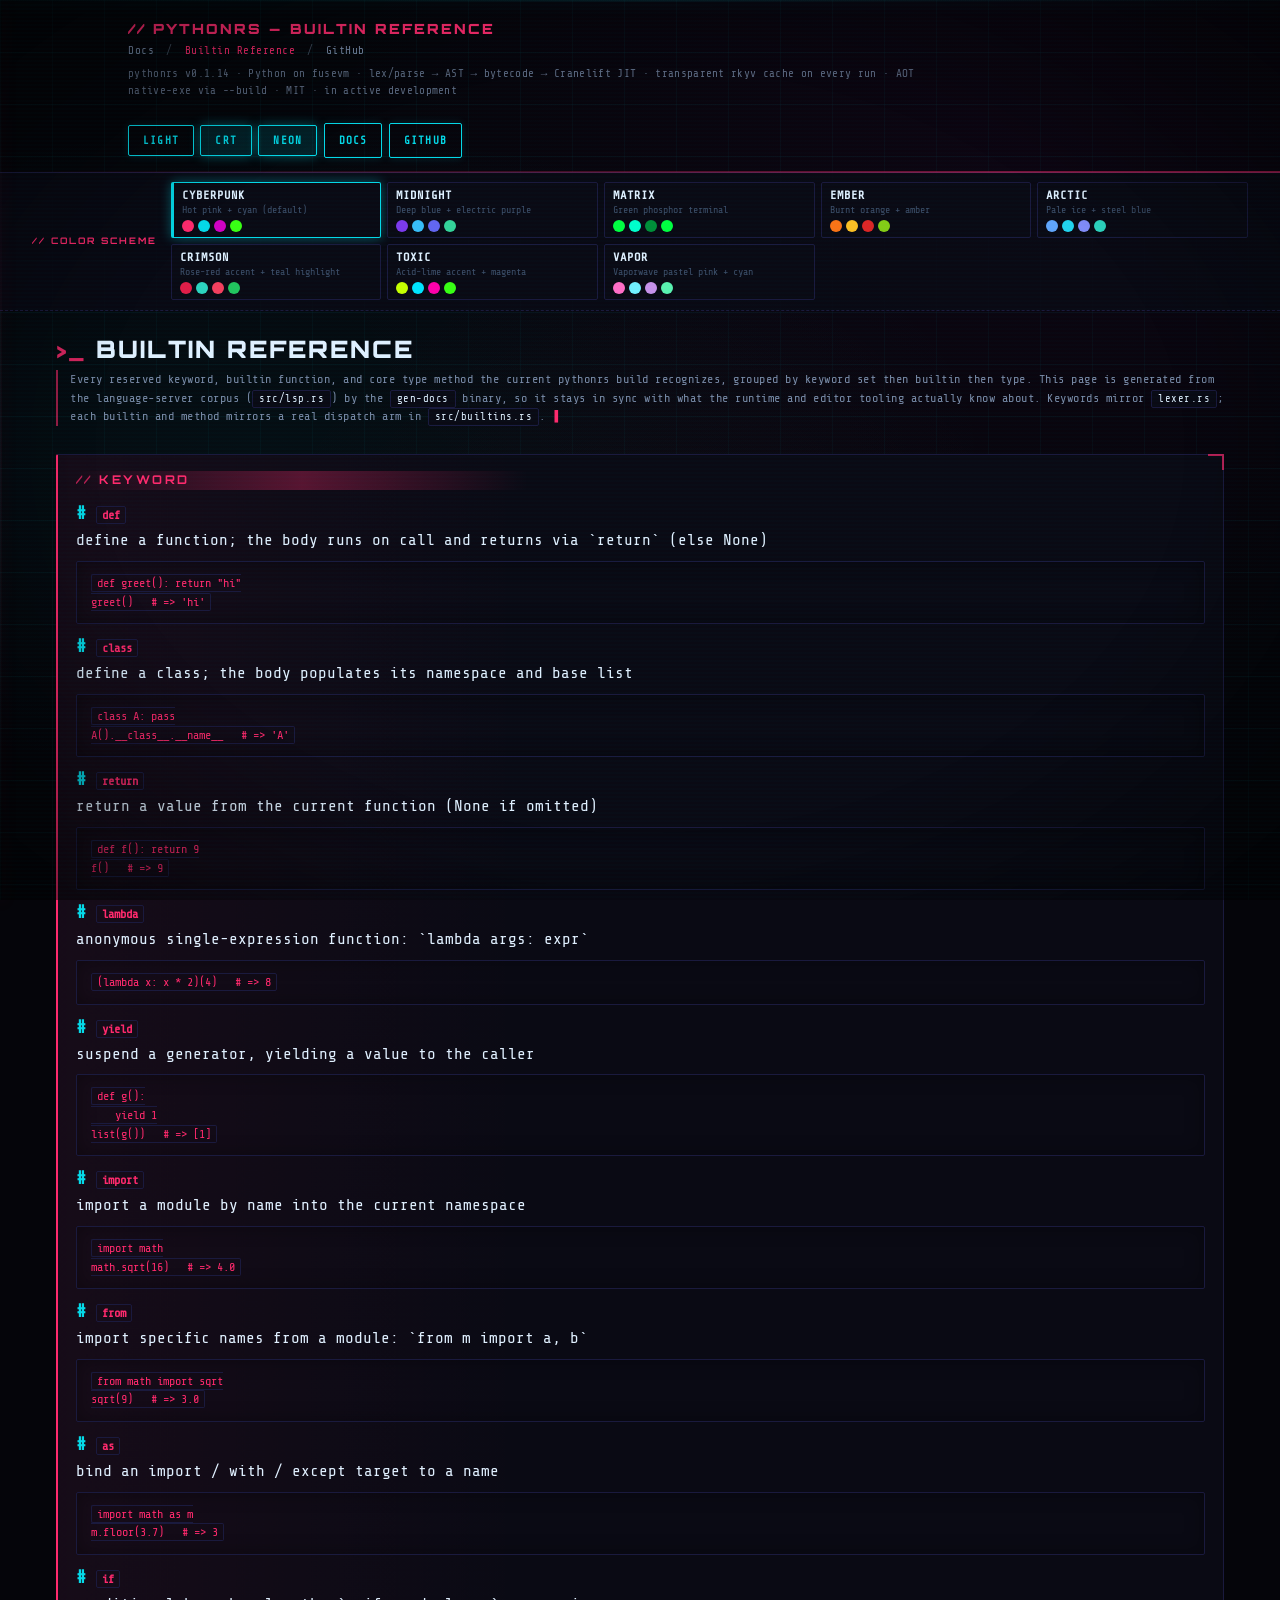
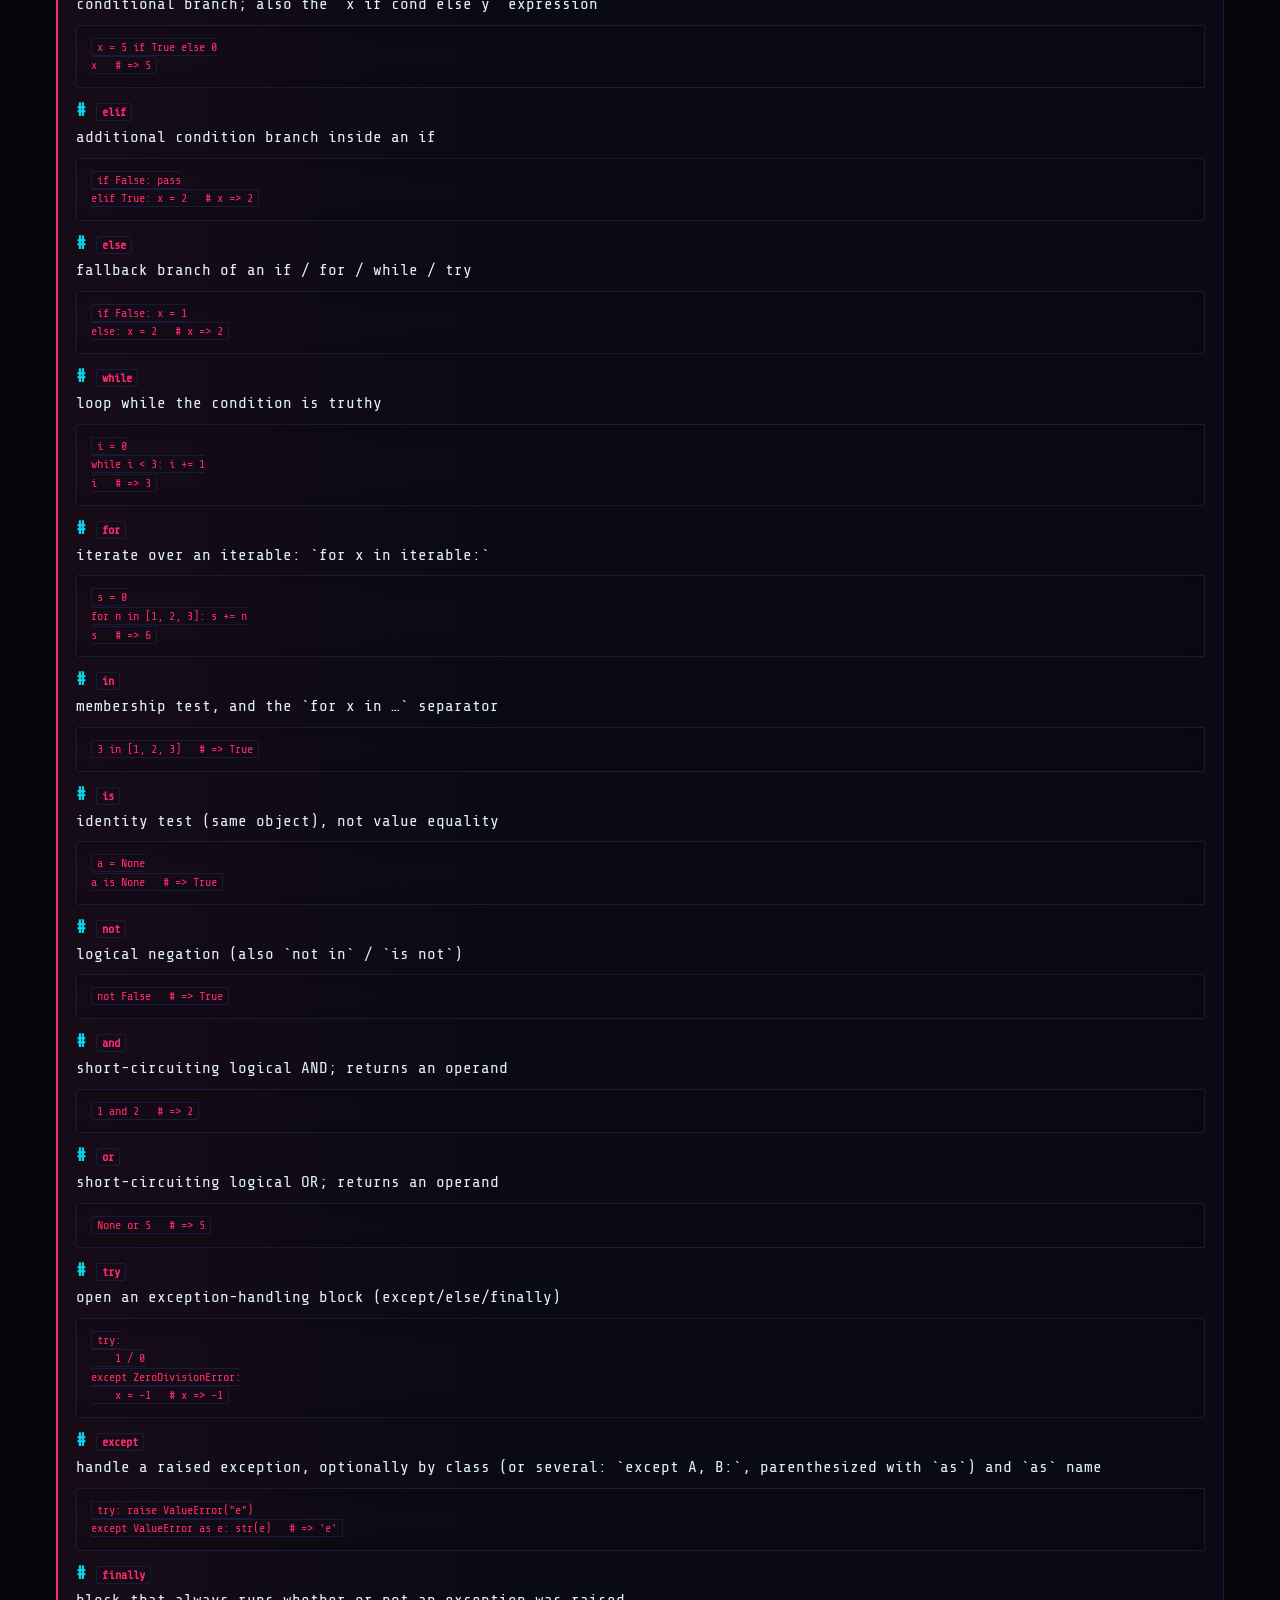
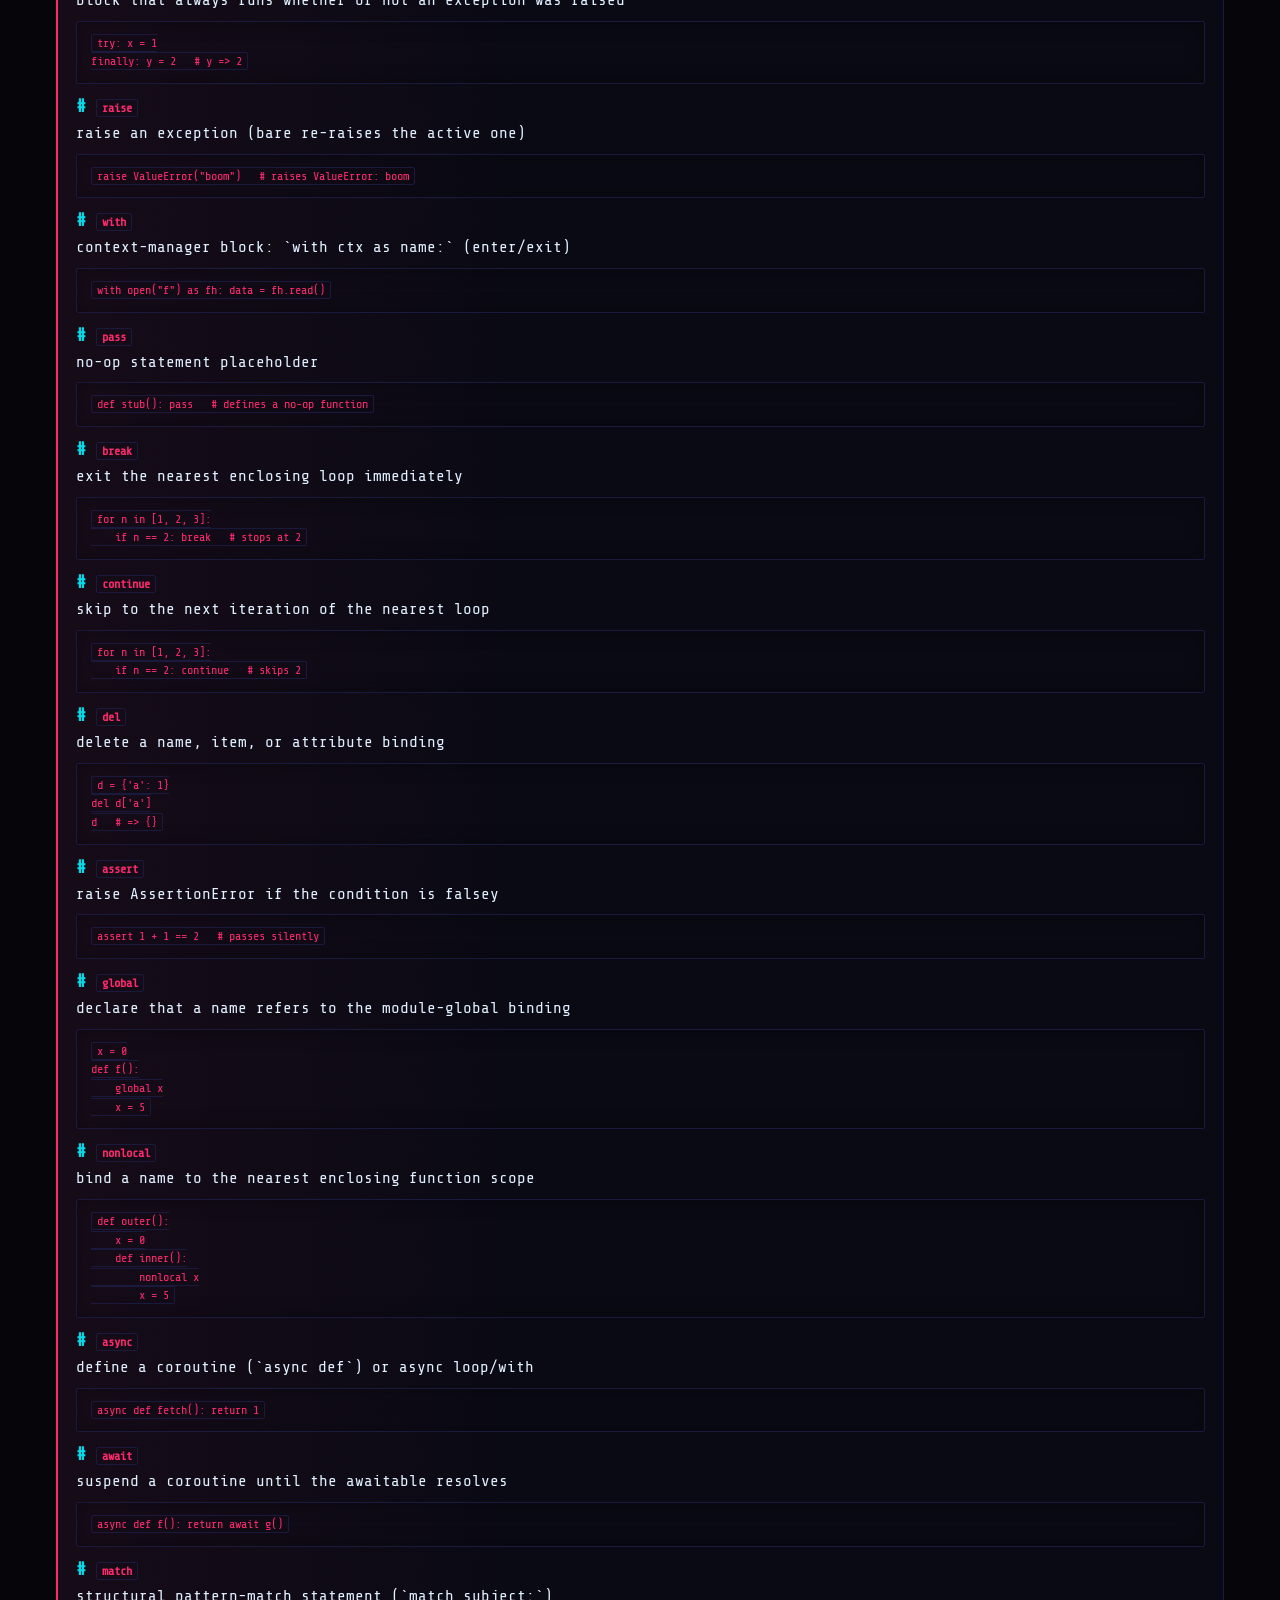
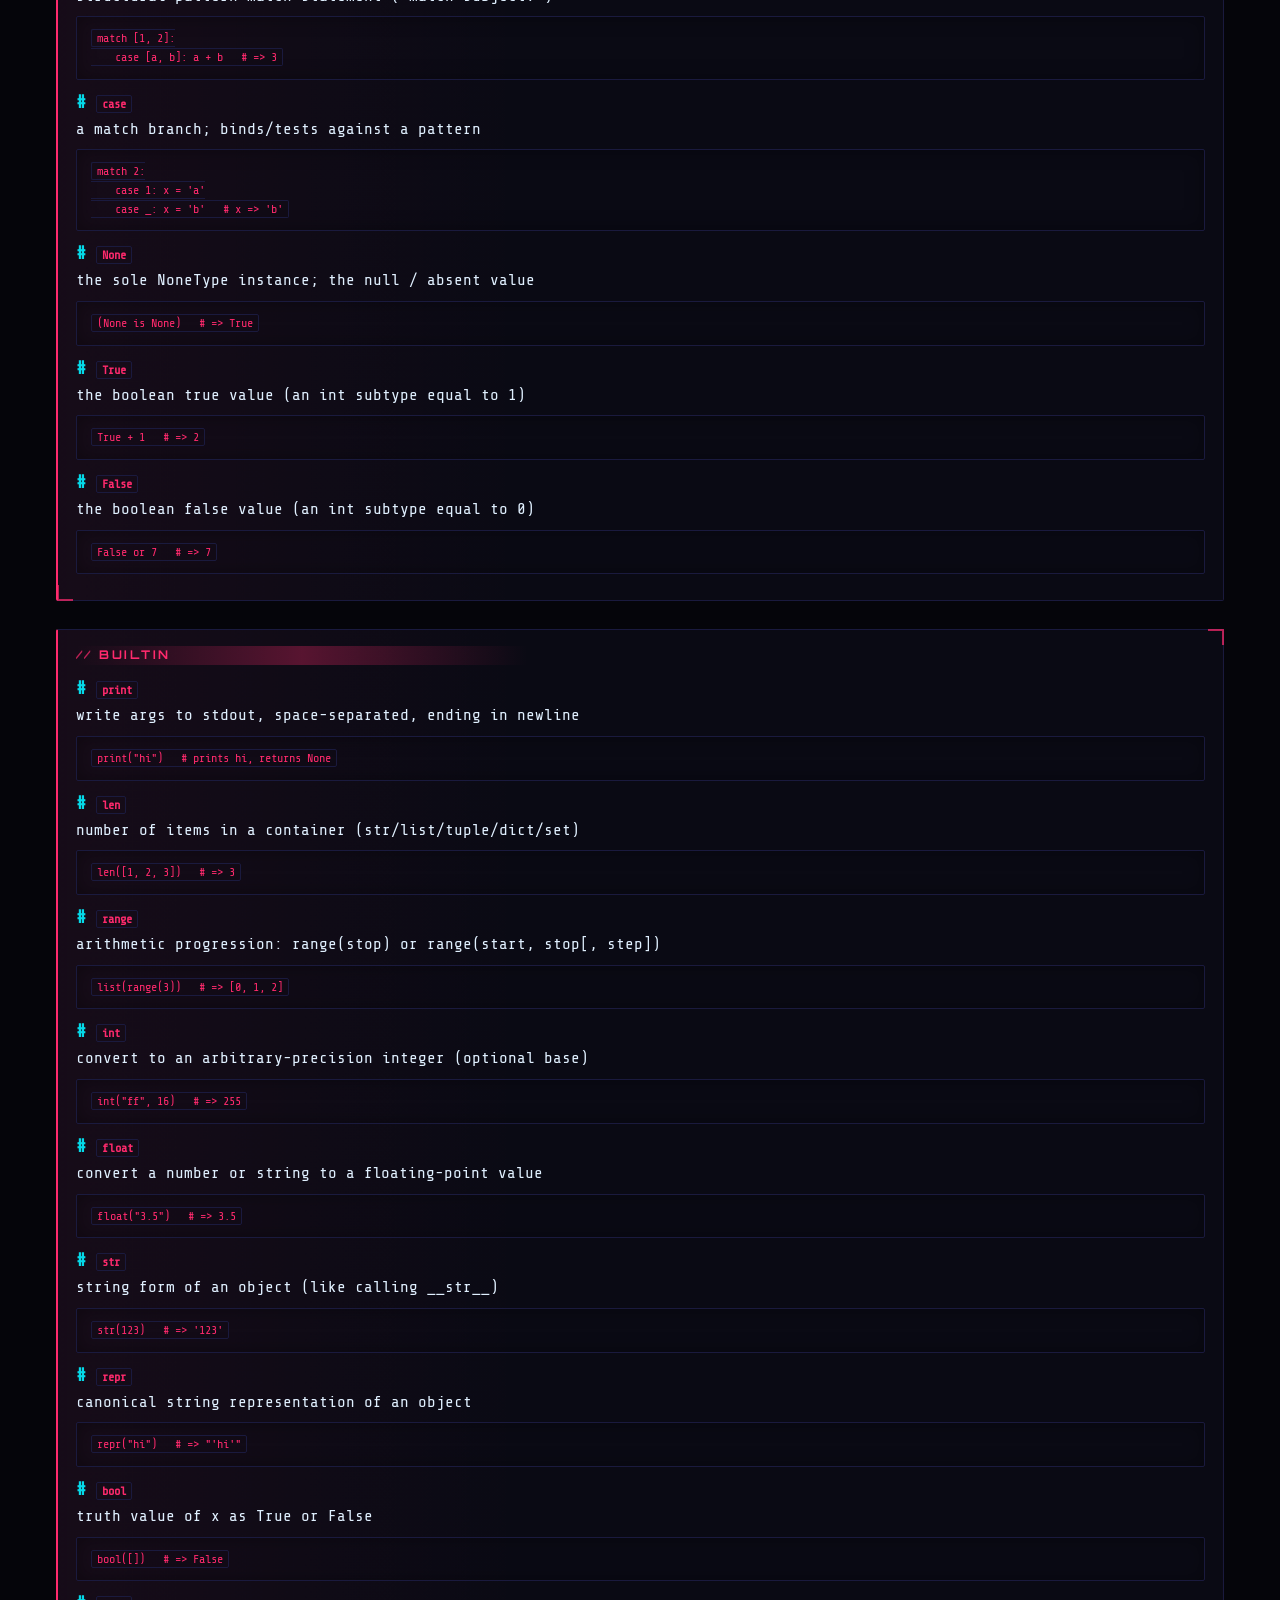
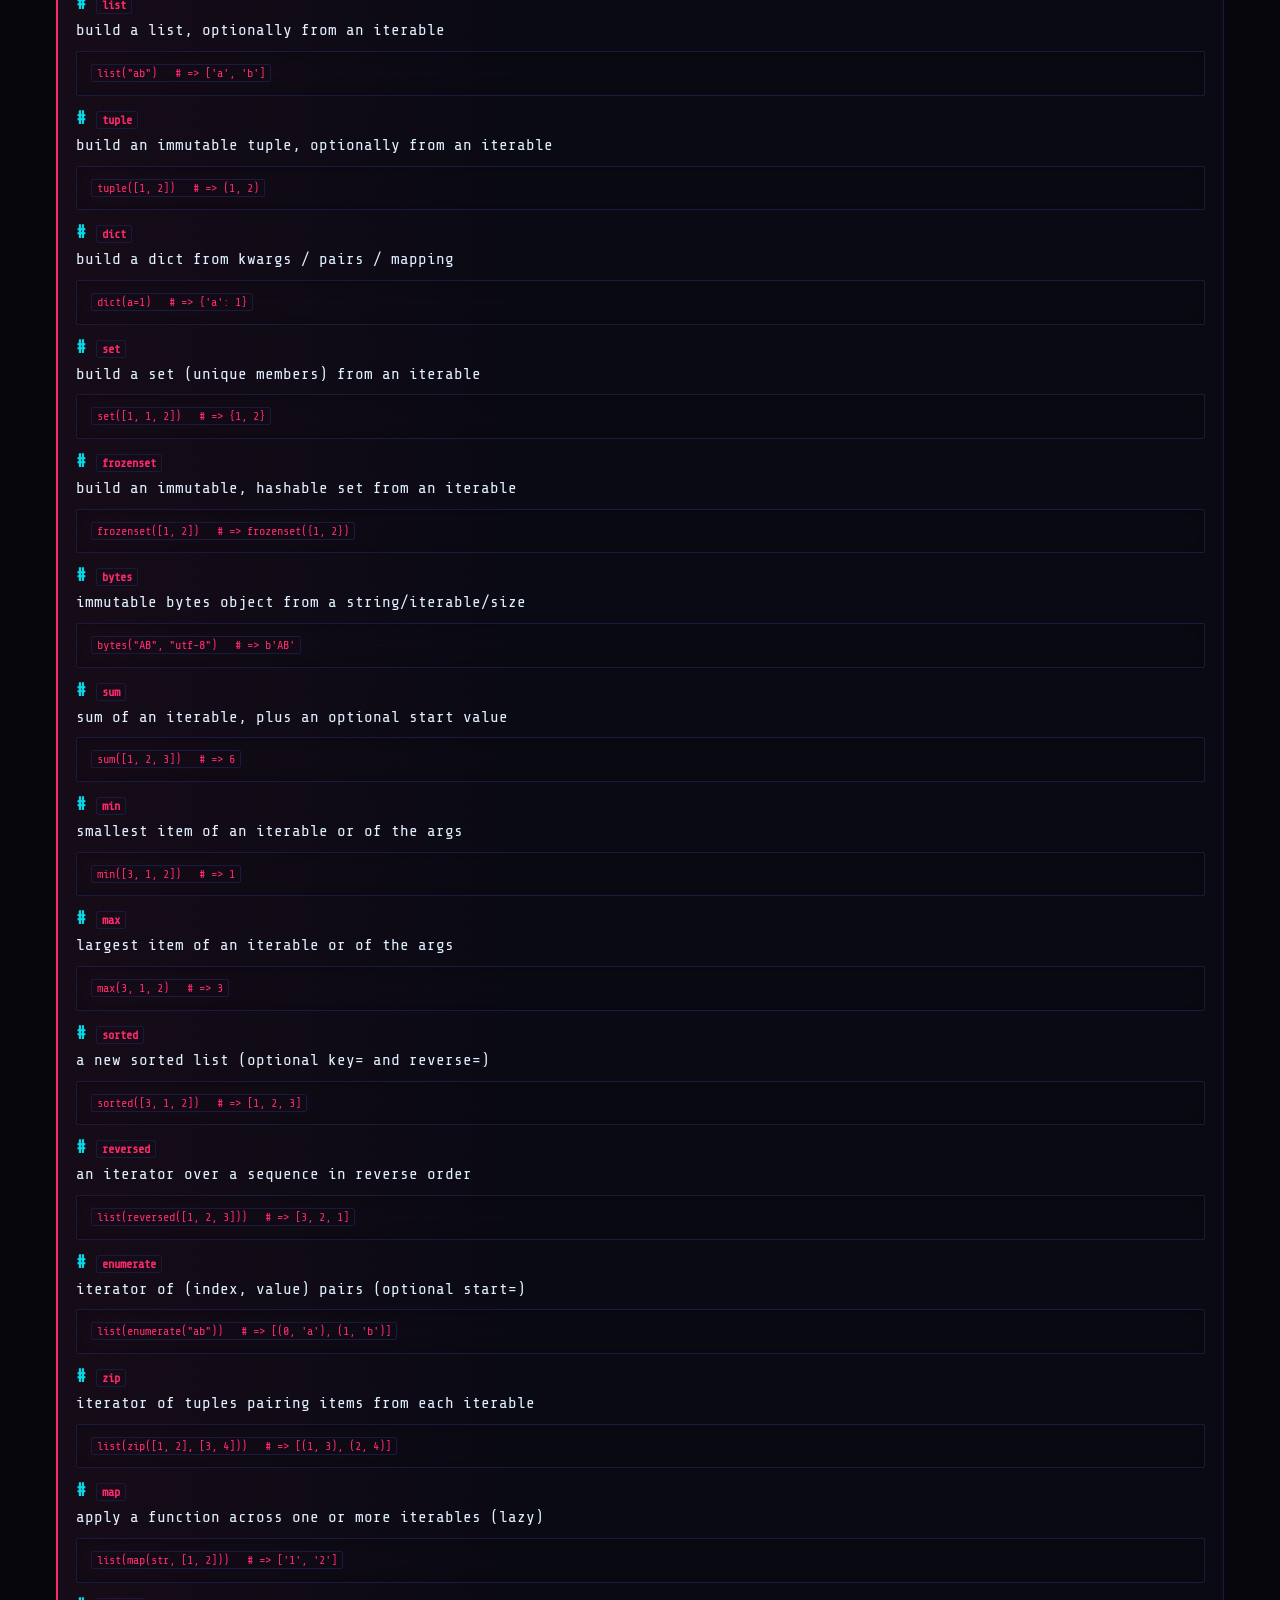
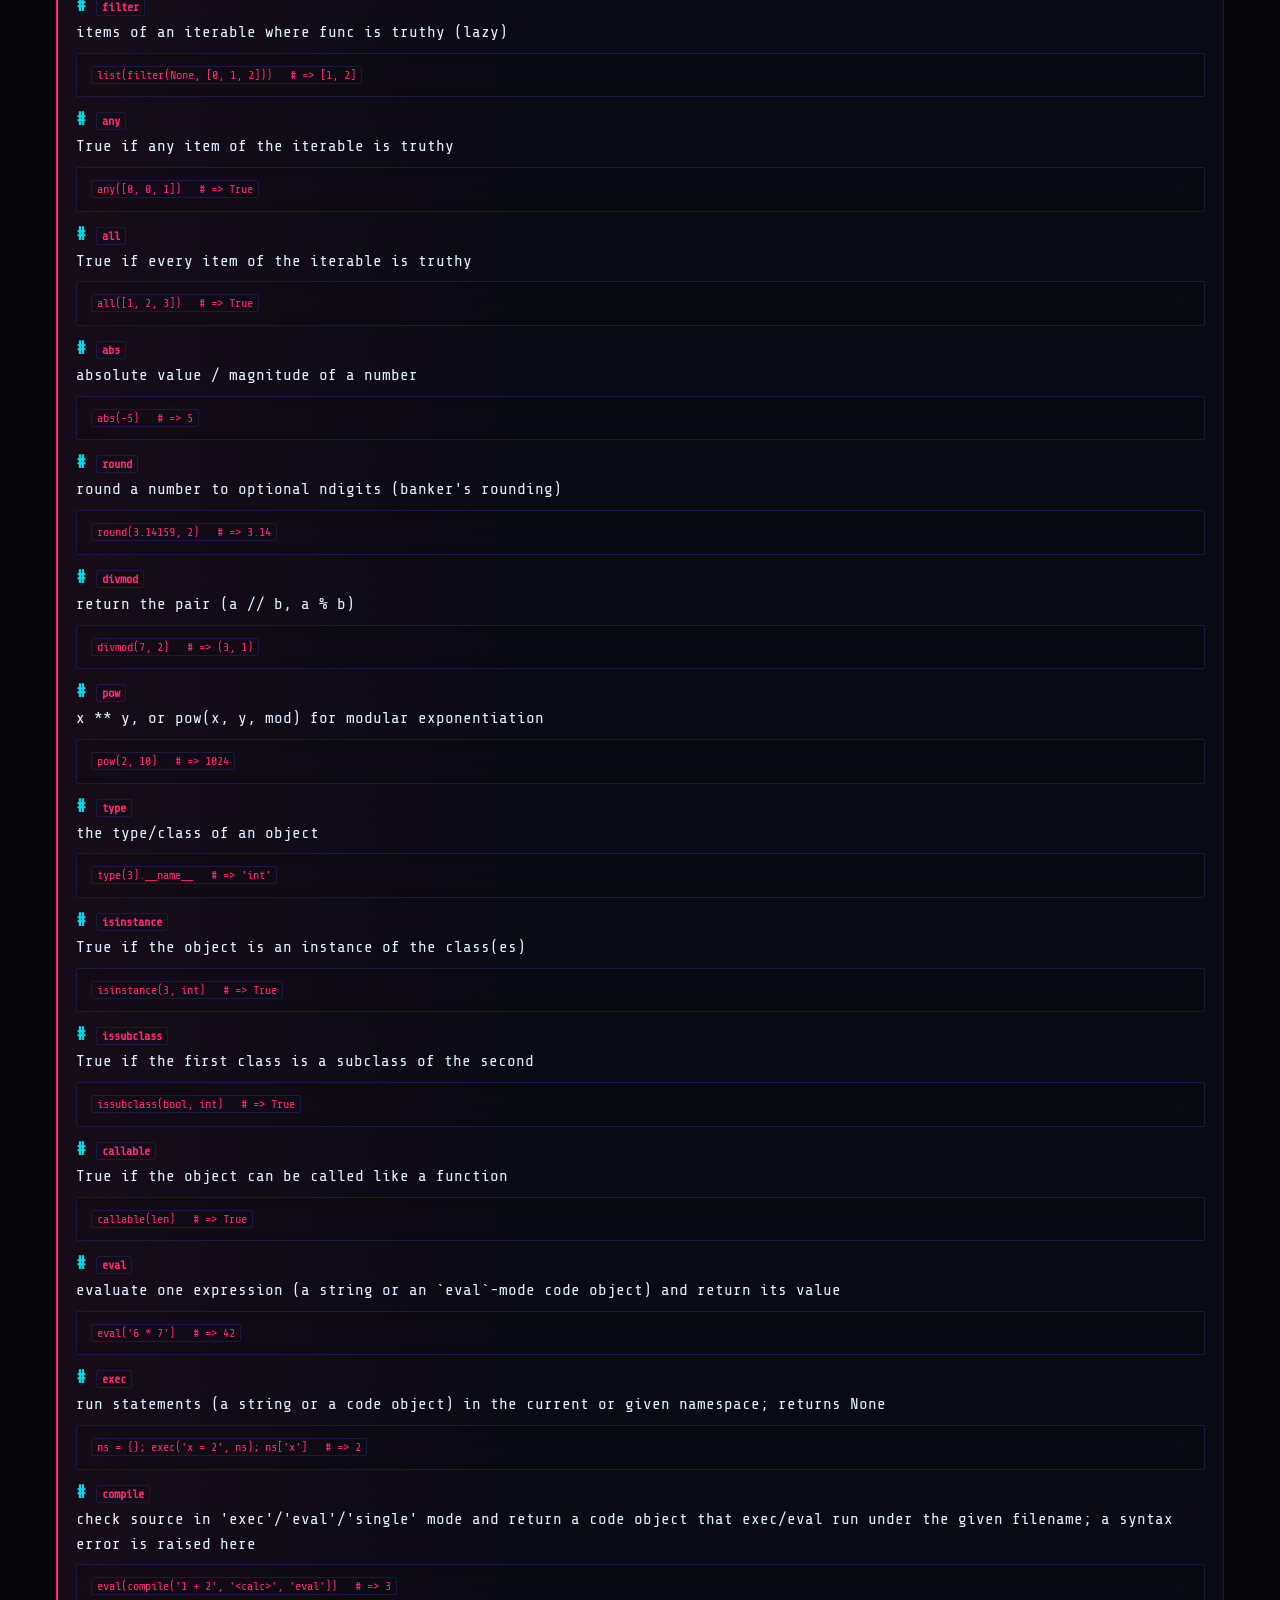
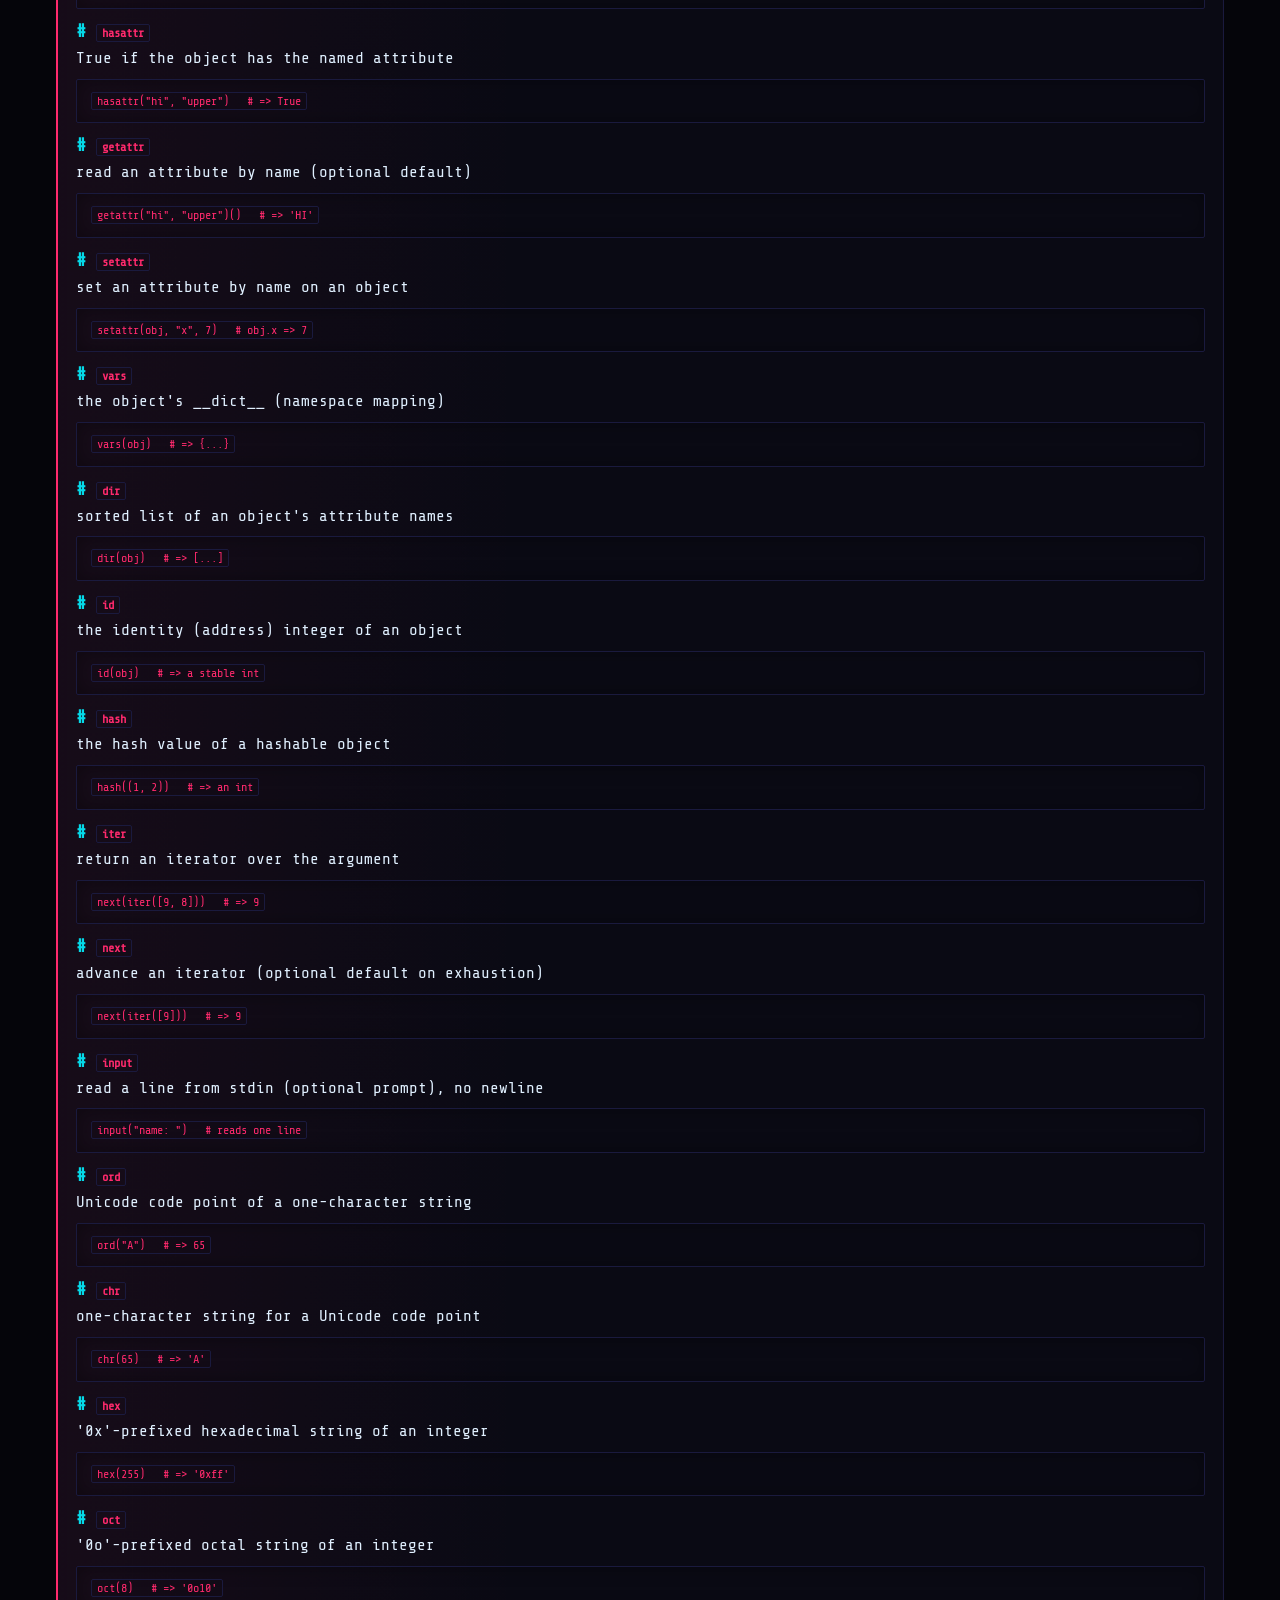
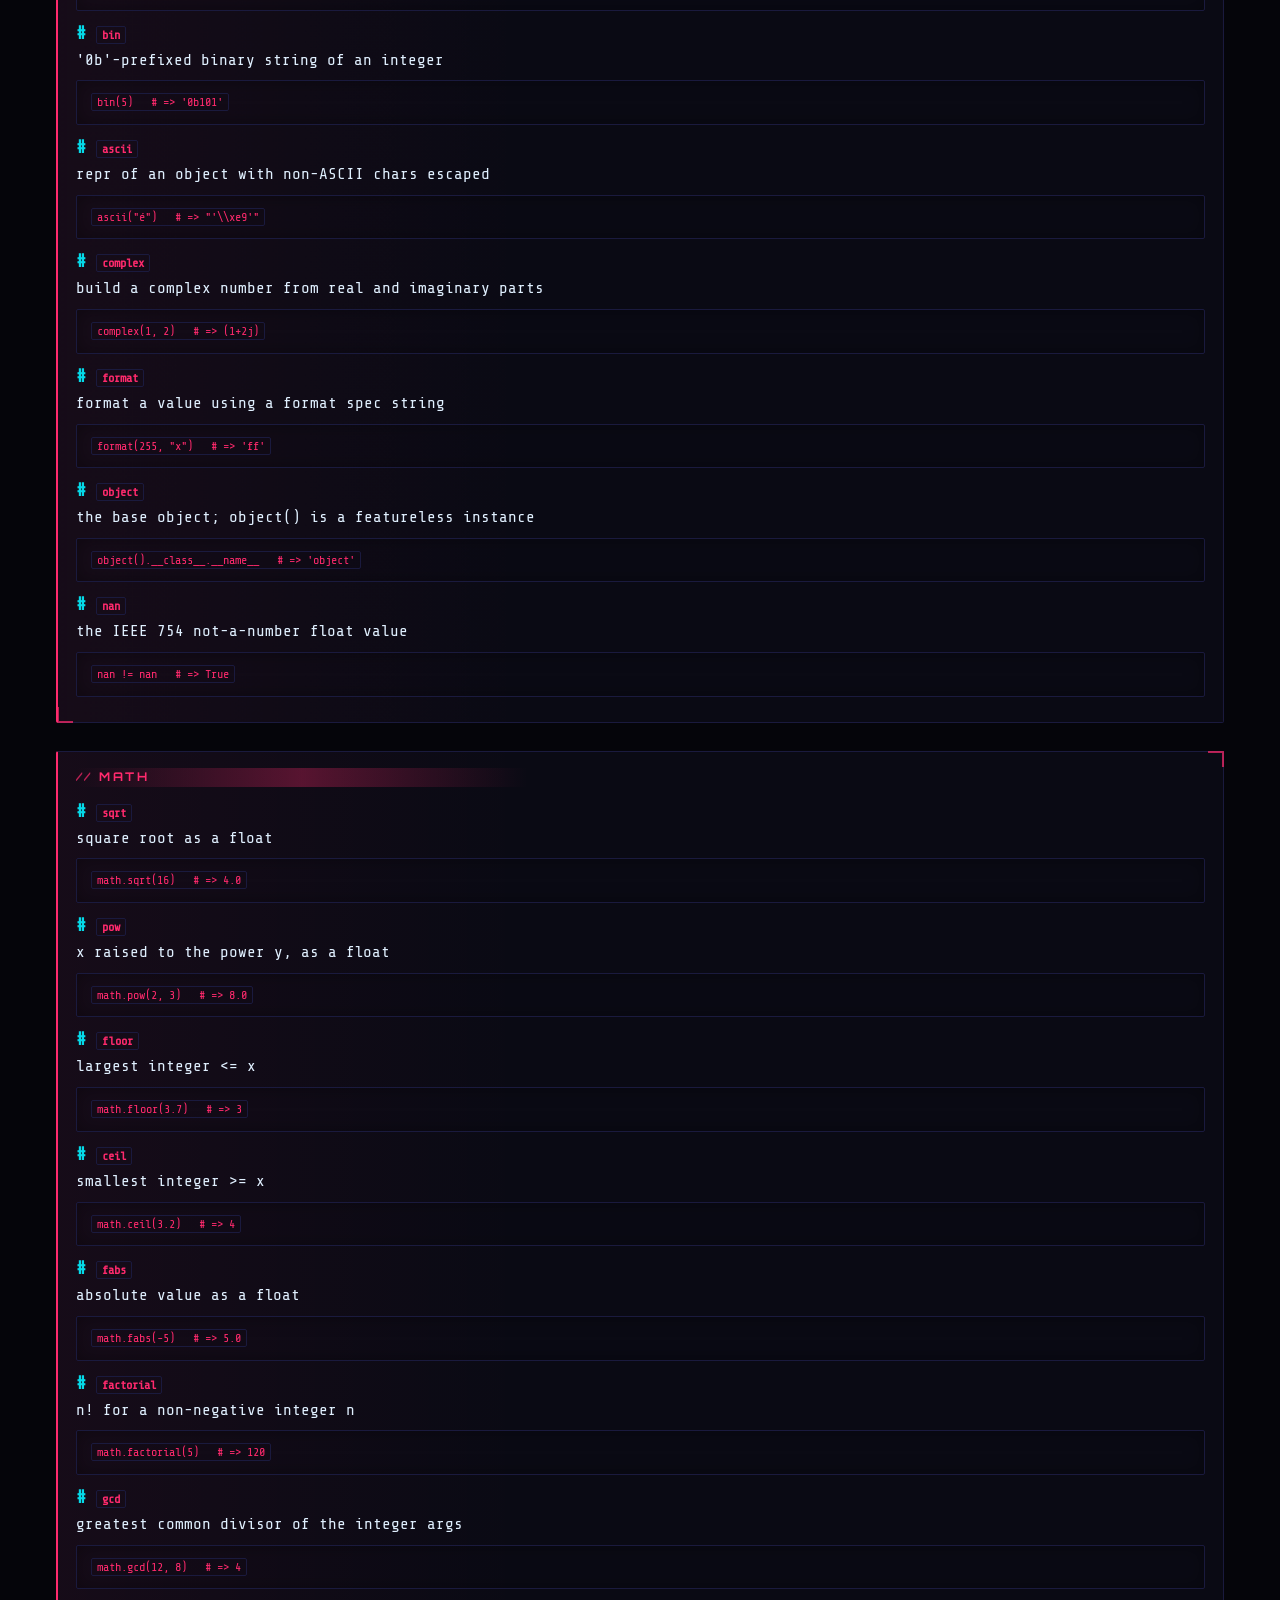
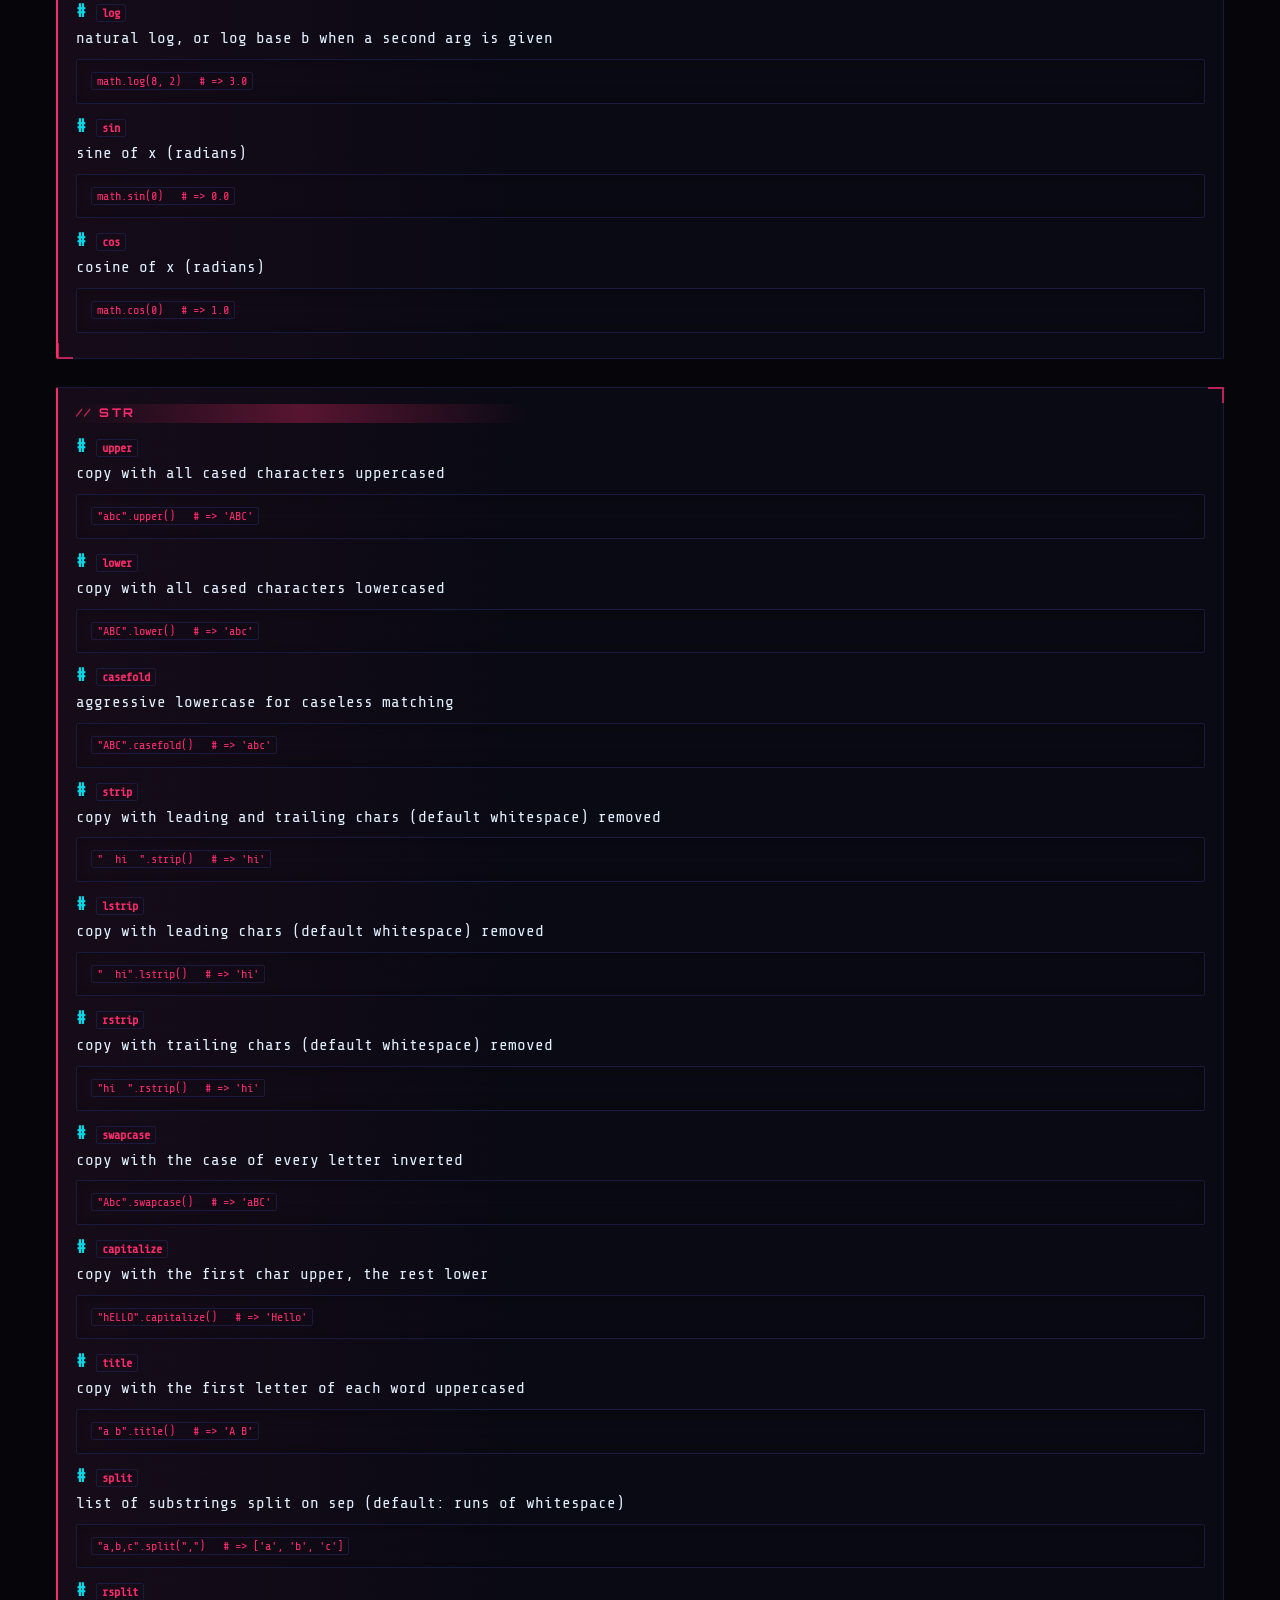
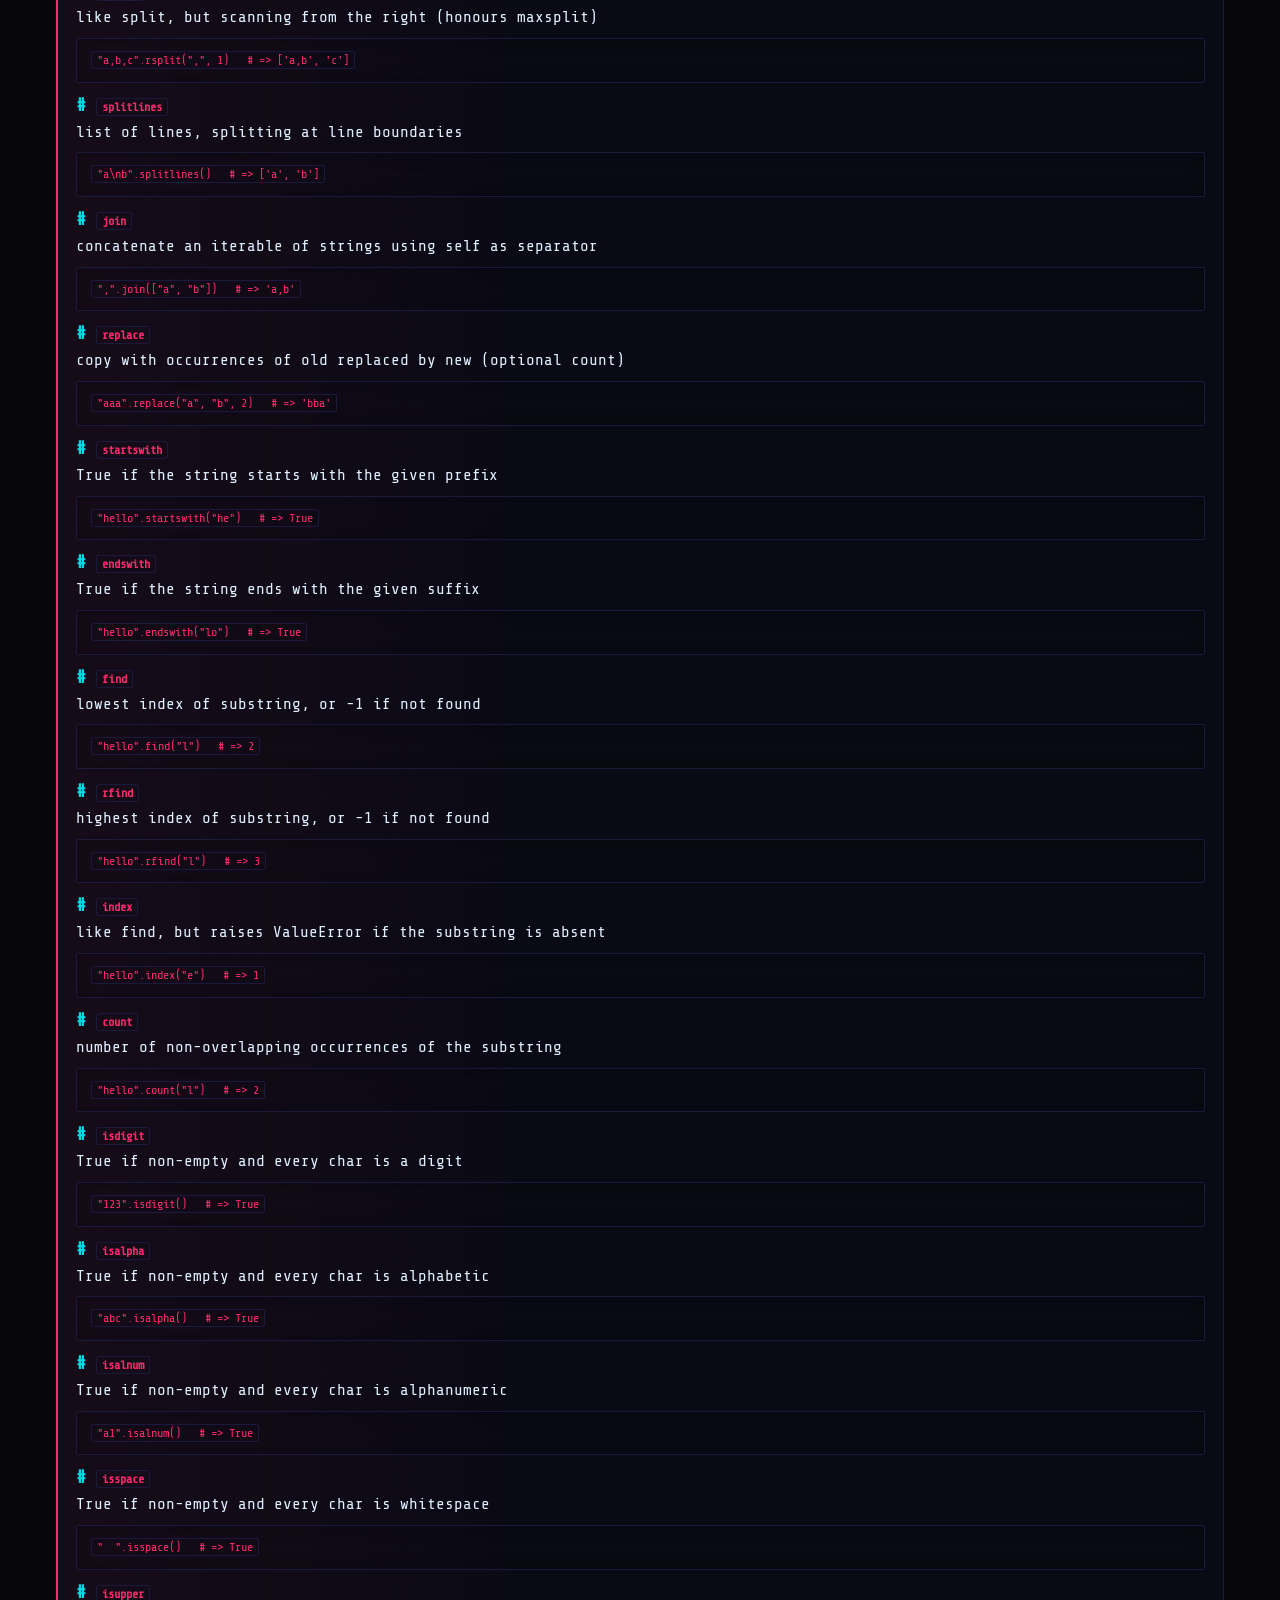
==== commit ee7972ae: "bump v0.1.14" ====
--- a/docs/reference.html
+++ b/docs/reference.html
@@ -44,7 +44,7 @@
             <span class="sep">/</span>
             <a href="https://github.com/MenkeTechnologies/pythonrs" target="_blank" rel="noopener noreferrer">GitHub</a>
           </nav>
-          <p class="docs-build-line">pythonrs v0.1.13 · Python on fusevm · lex/parse → AST → bytecode → Cranelift JIT · transparent rkyv cache on every run · AOT native-exe via --build · MIT · in active development</p>
+          <p class="docs-build-line">pythonrs v0.1.14 · Python on fusevm · lex/parse → AST → bytecode → Cranelift JIT · transparent rkyv cache on every run · AOT native-exe via --build · MIT · in active development</p>
         </div>
         <div class="tutorial-toolbar">
           <button type="button" class="btn btn-secondary" id="btnTheme" title="Toggle light/dark">Theme</button>
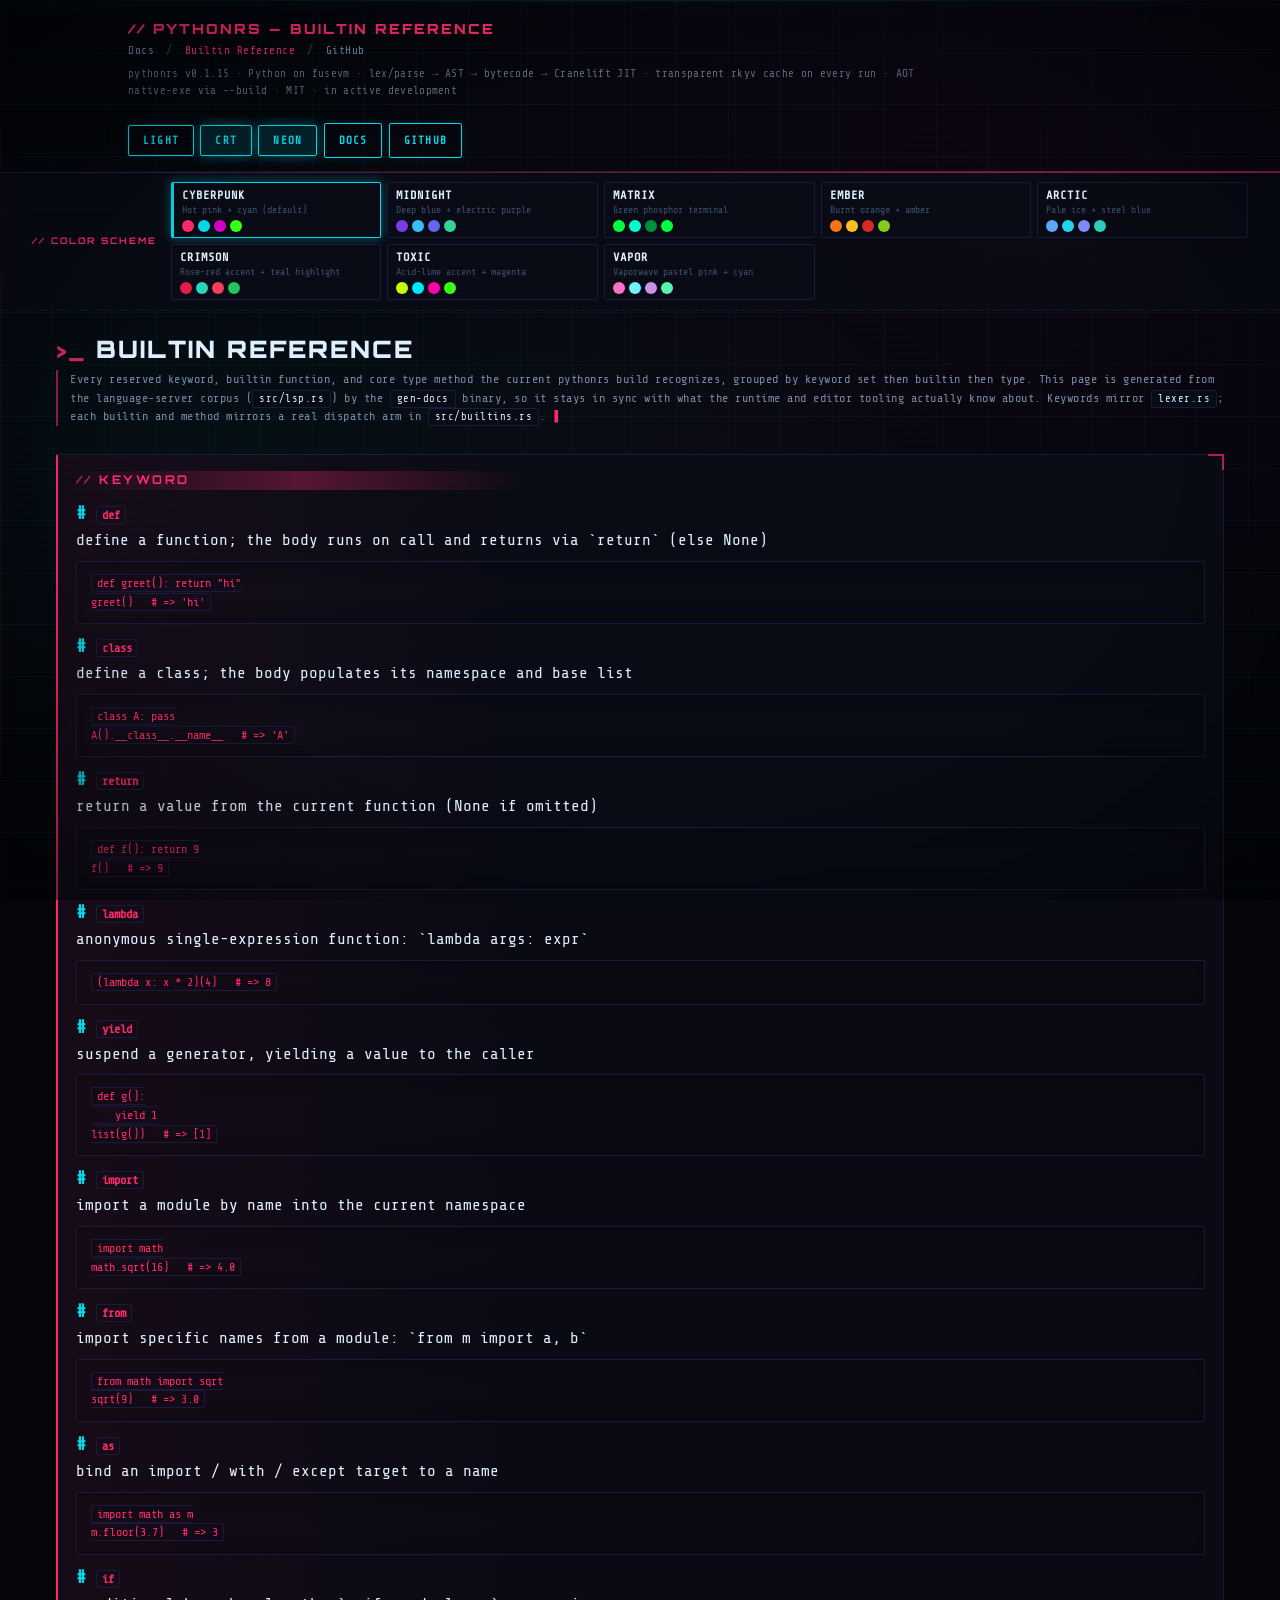
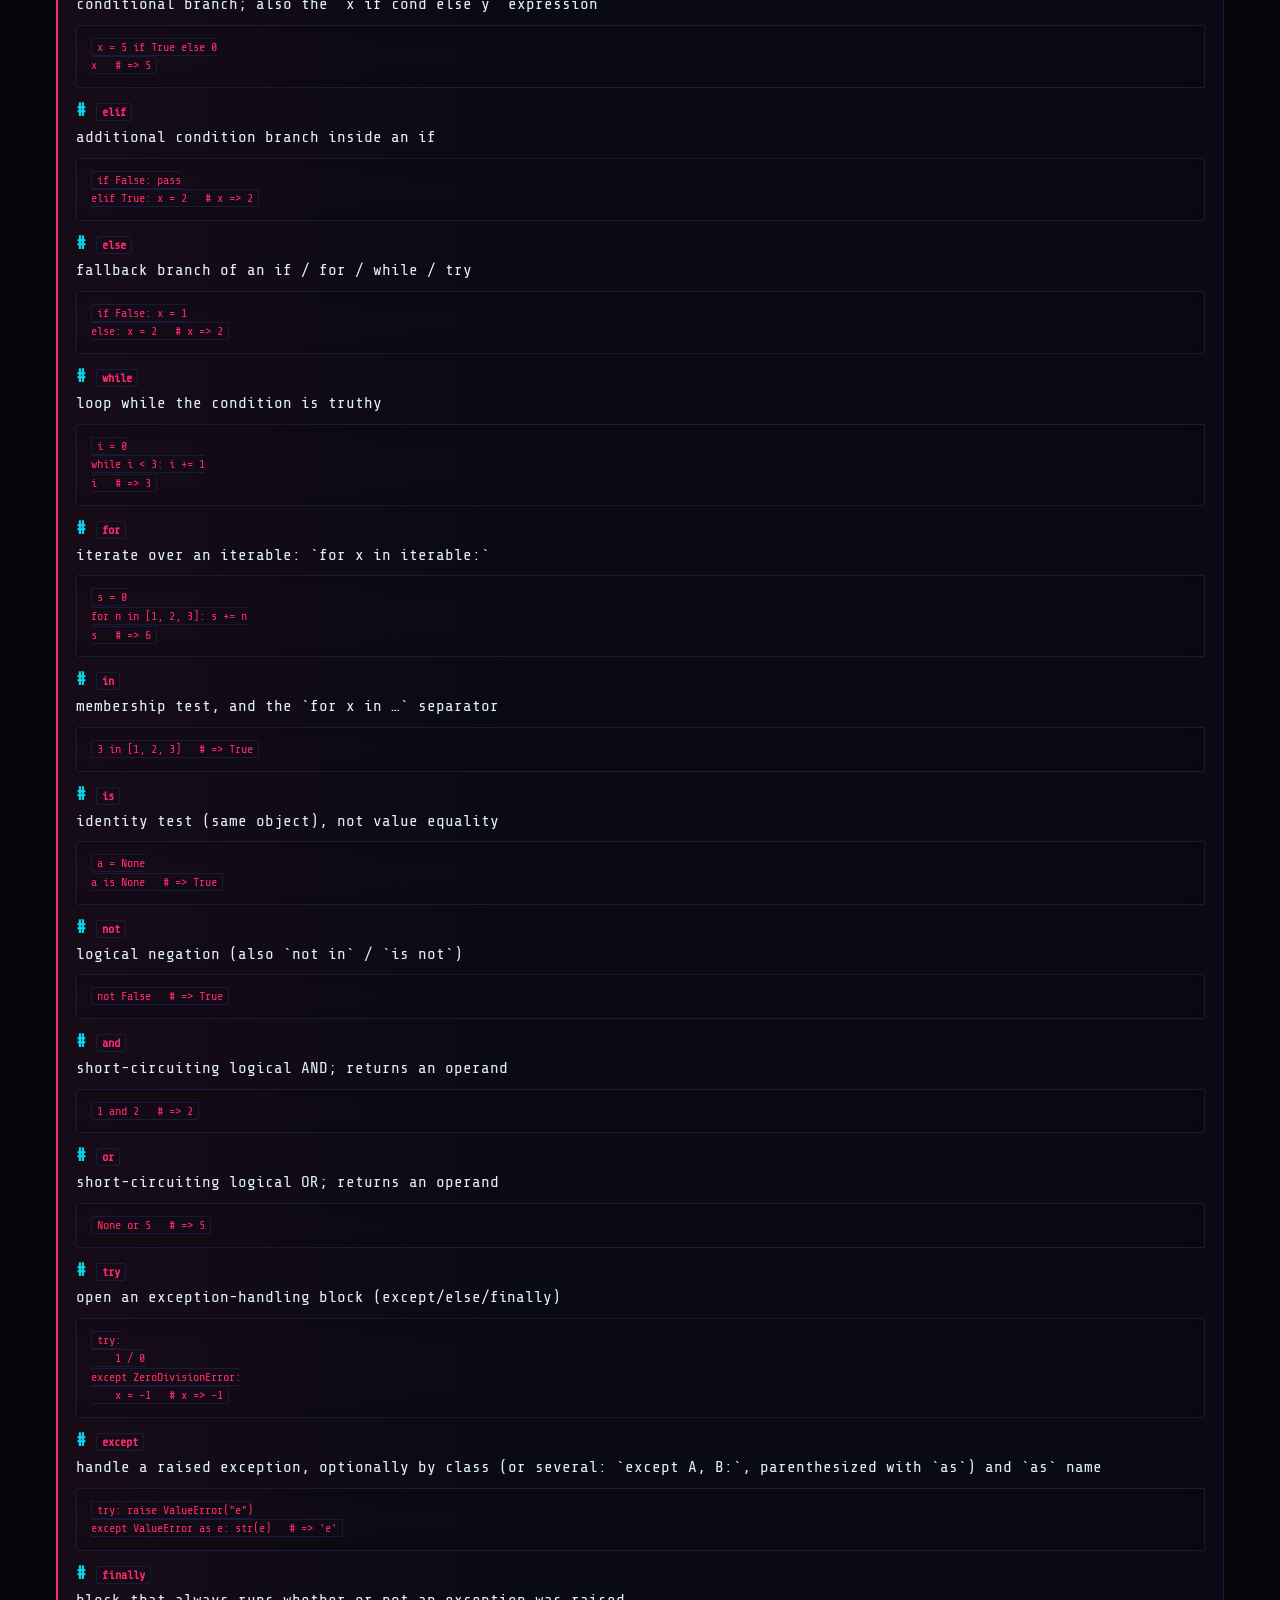
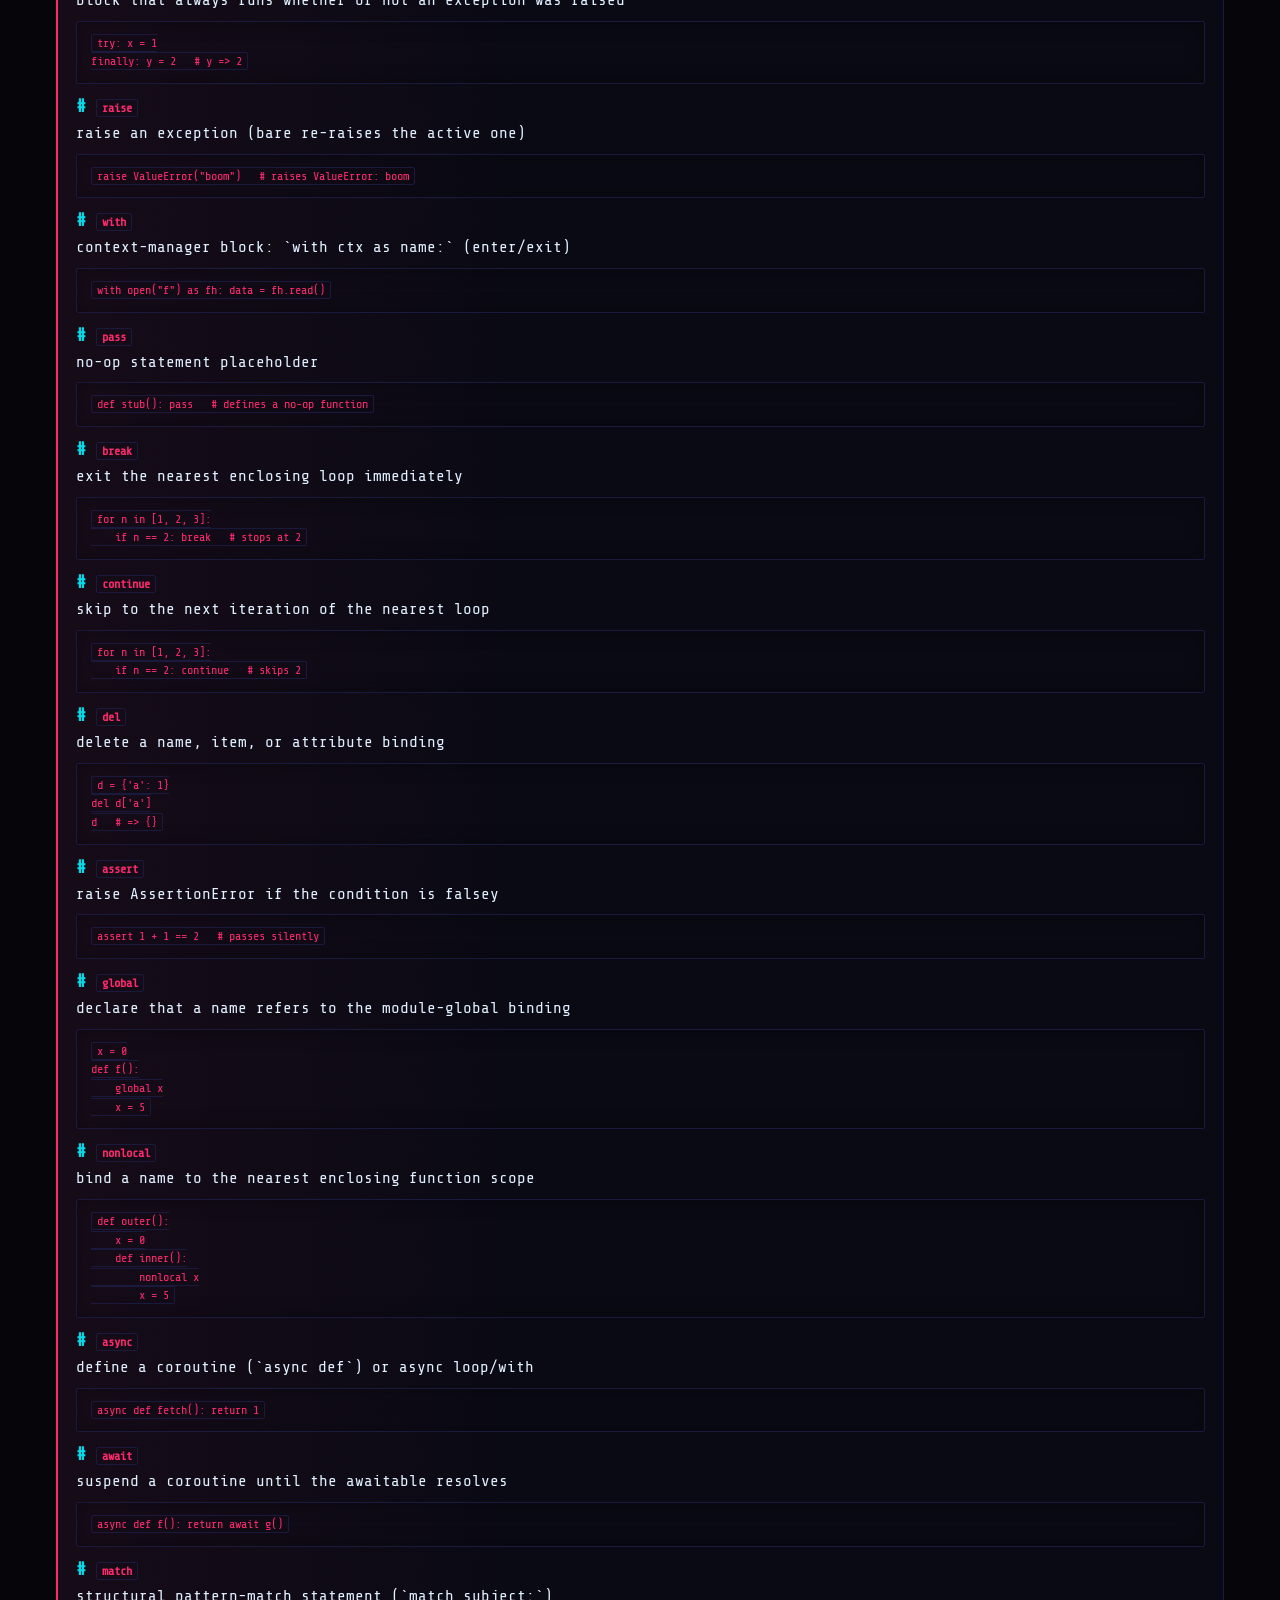
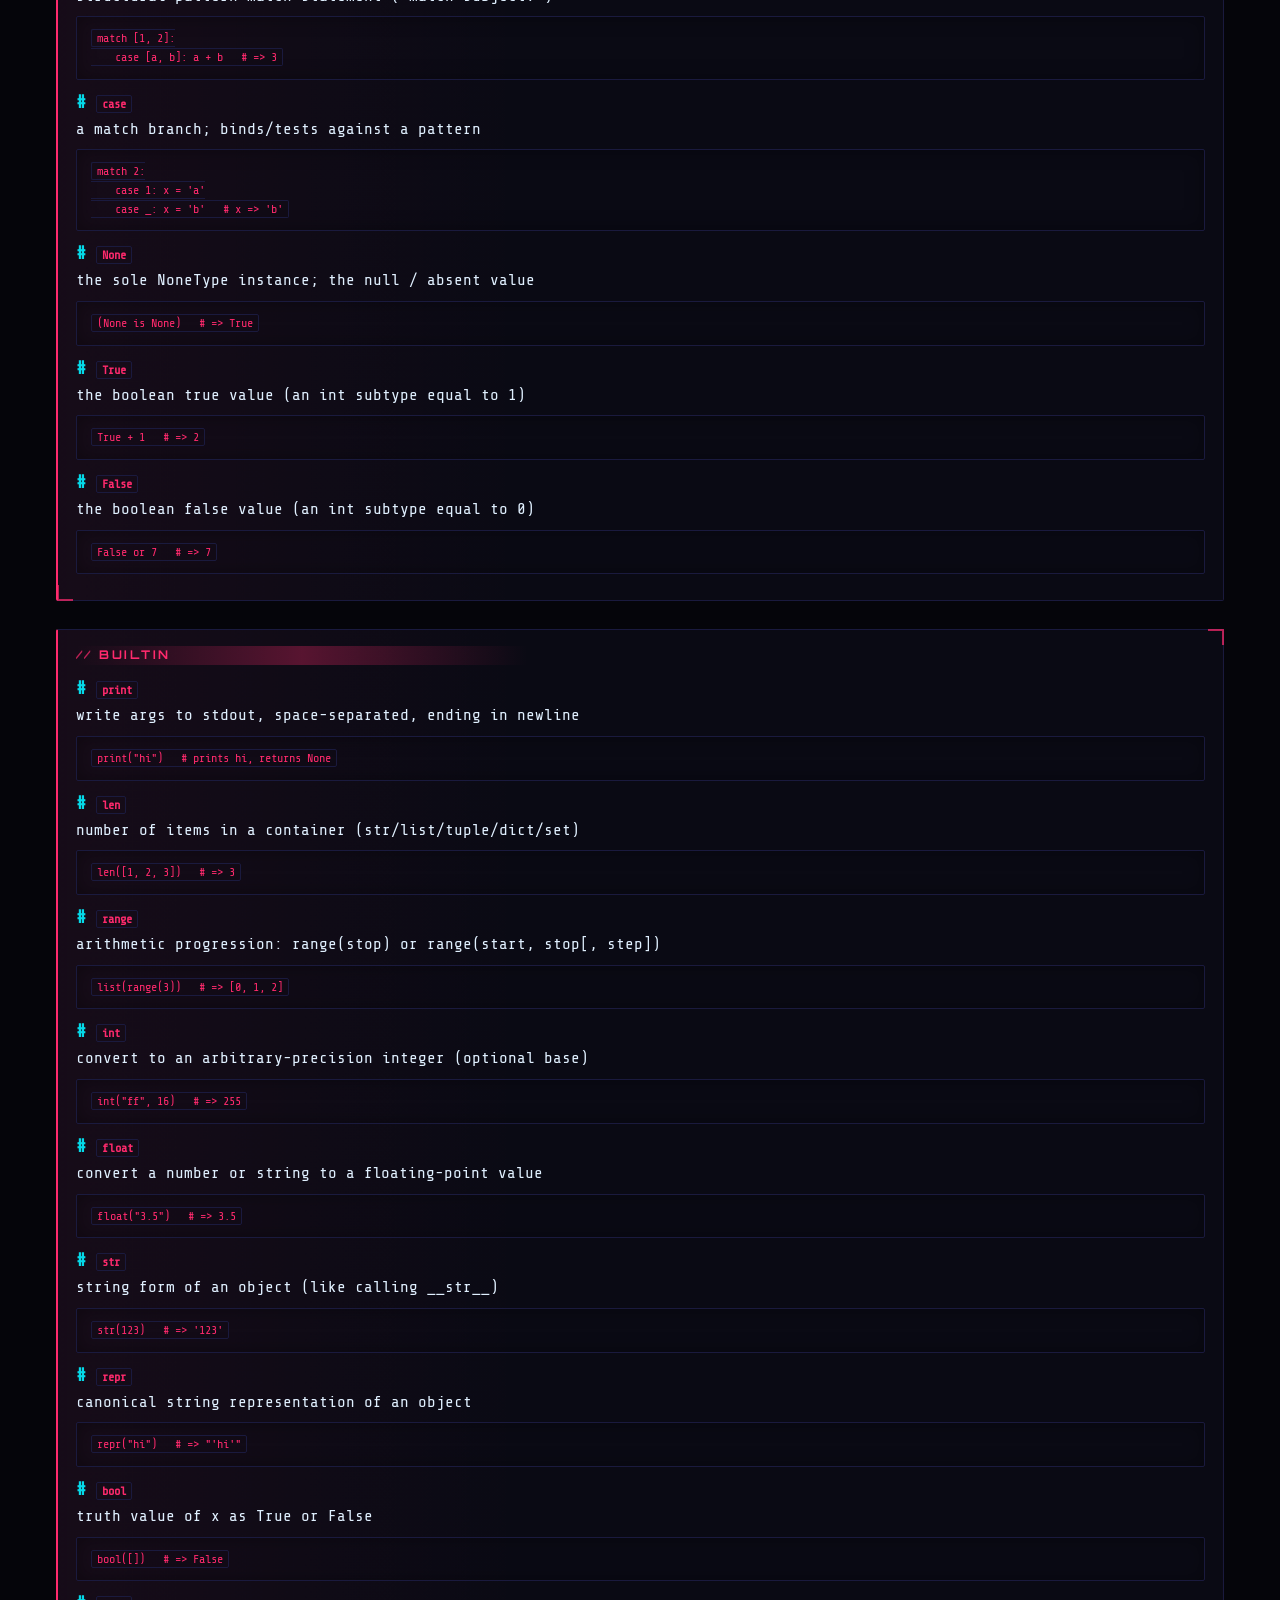
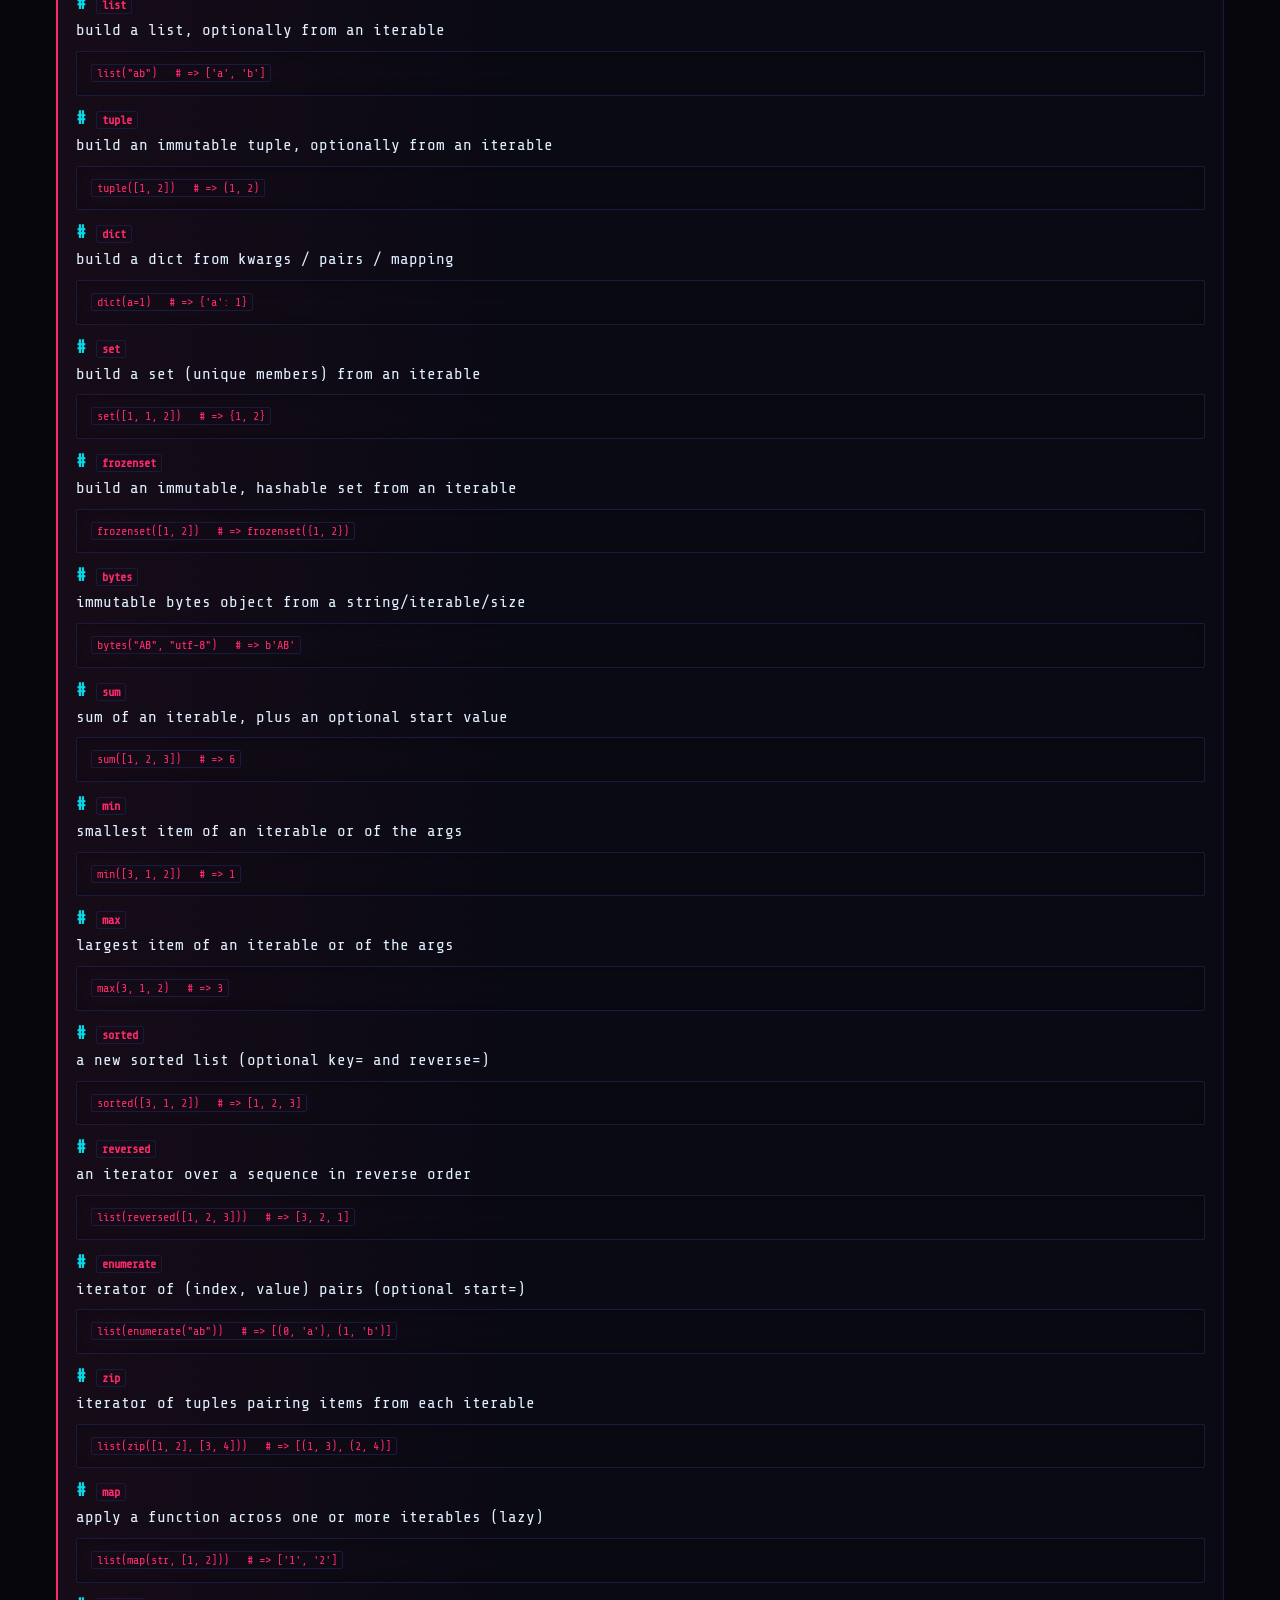
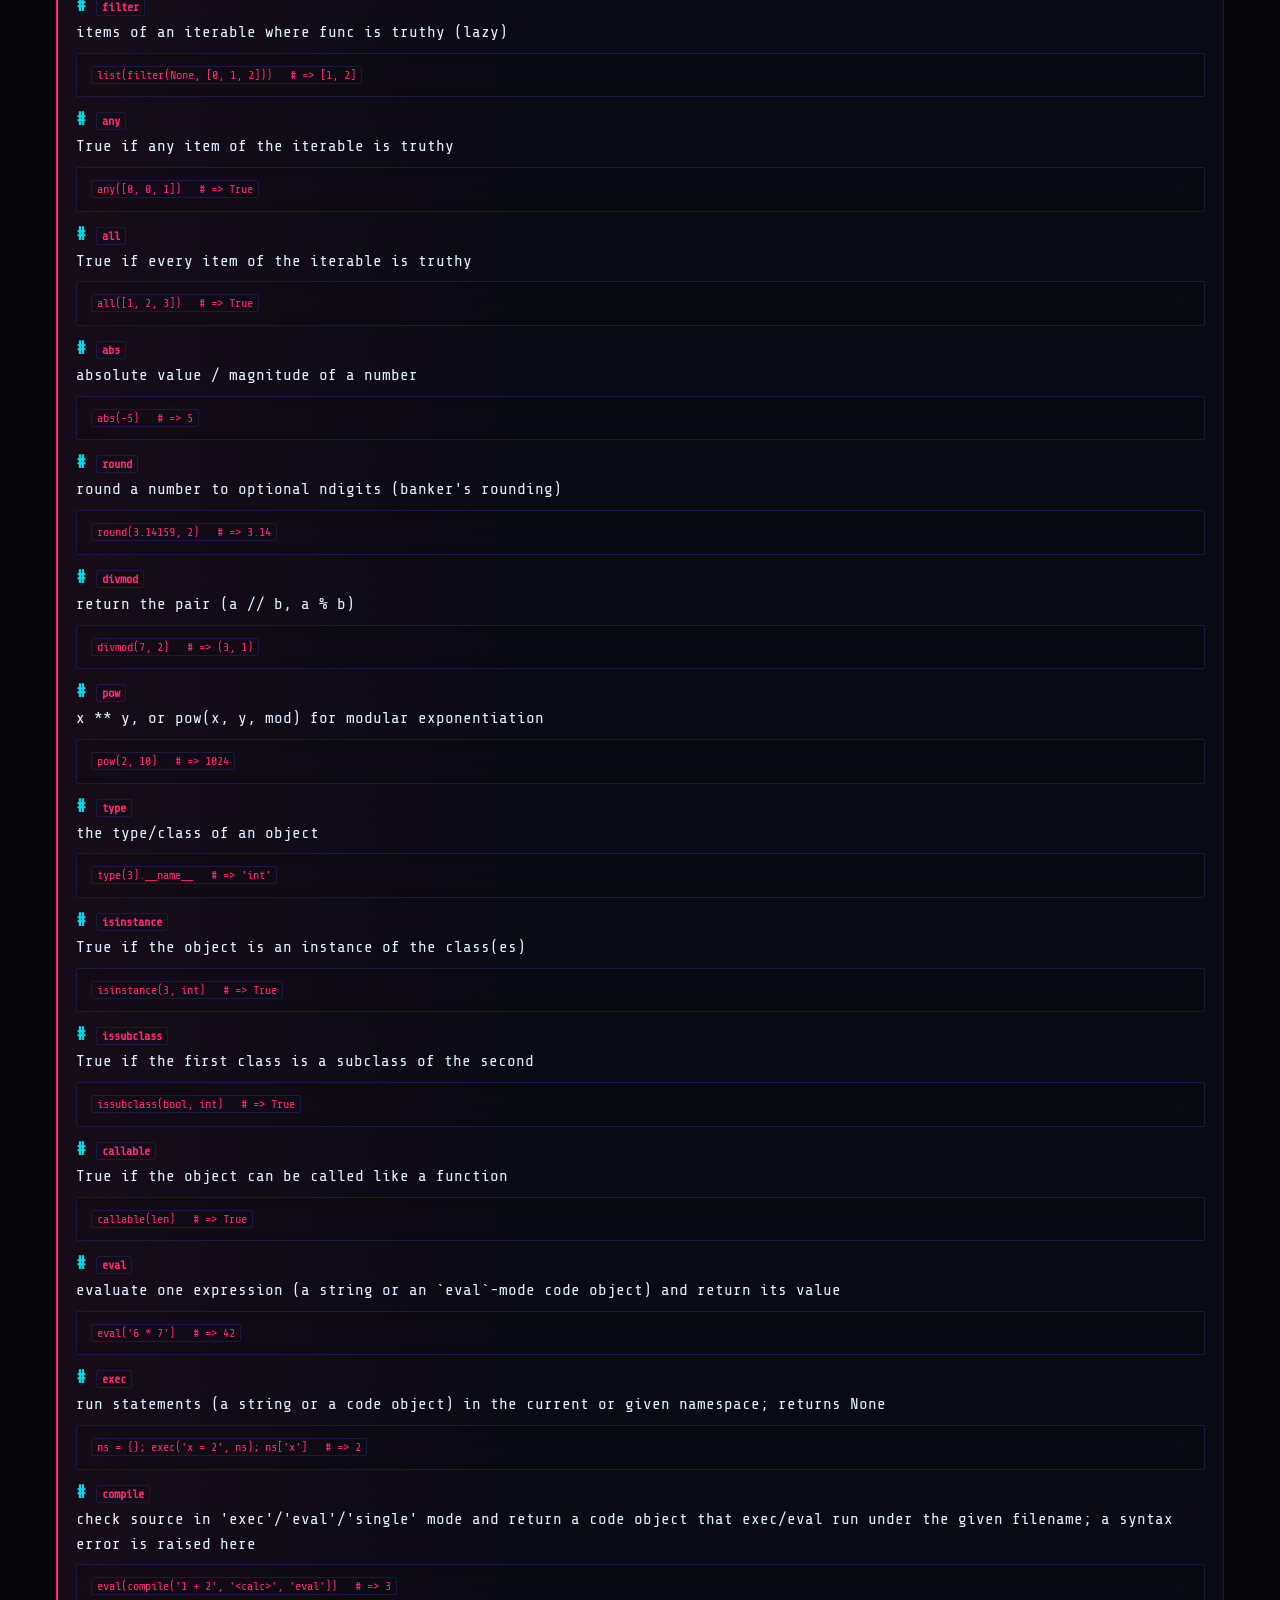
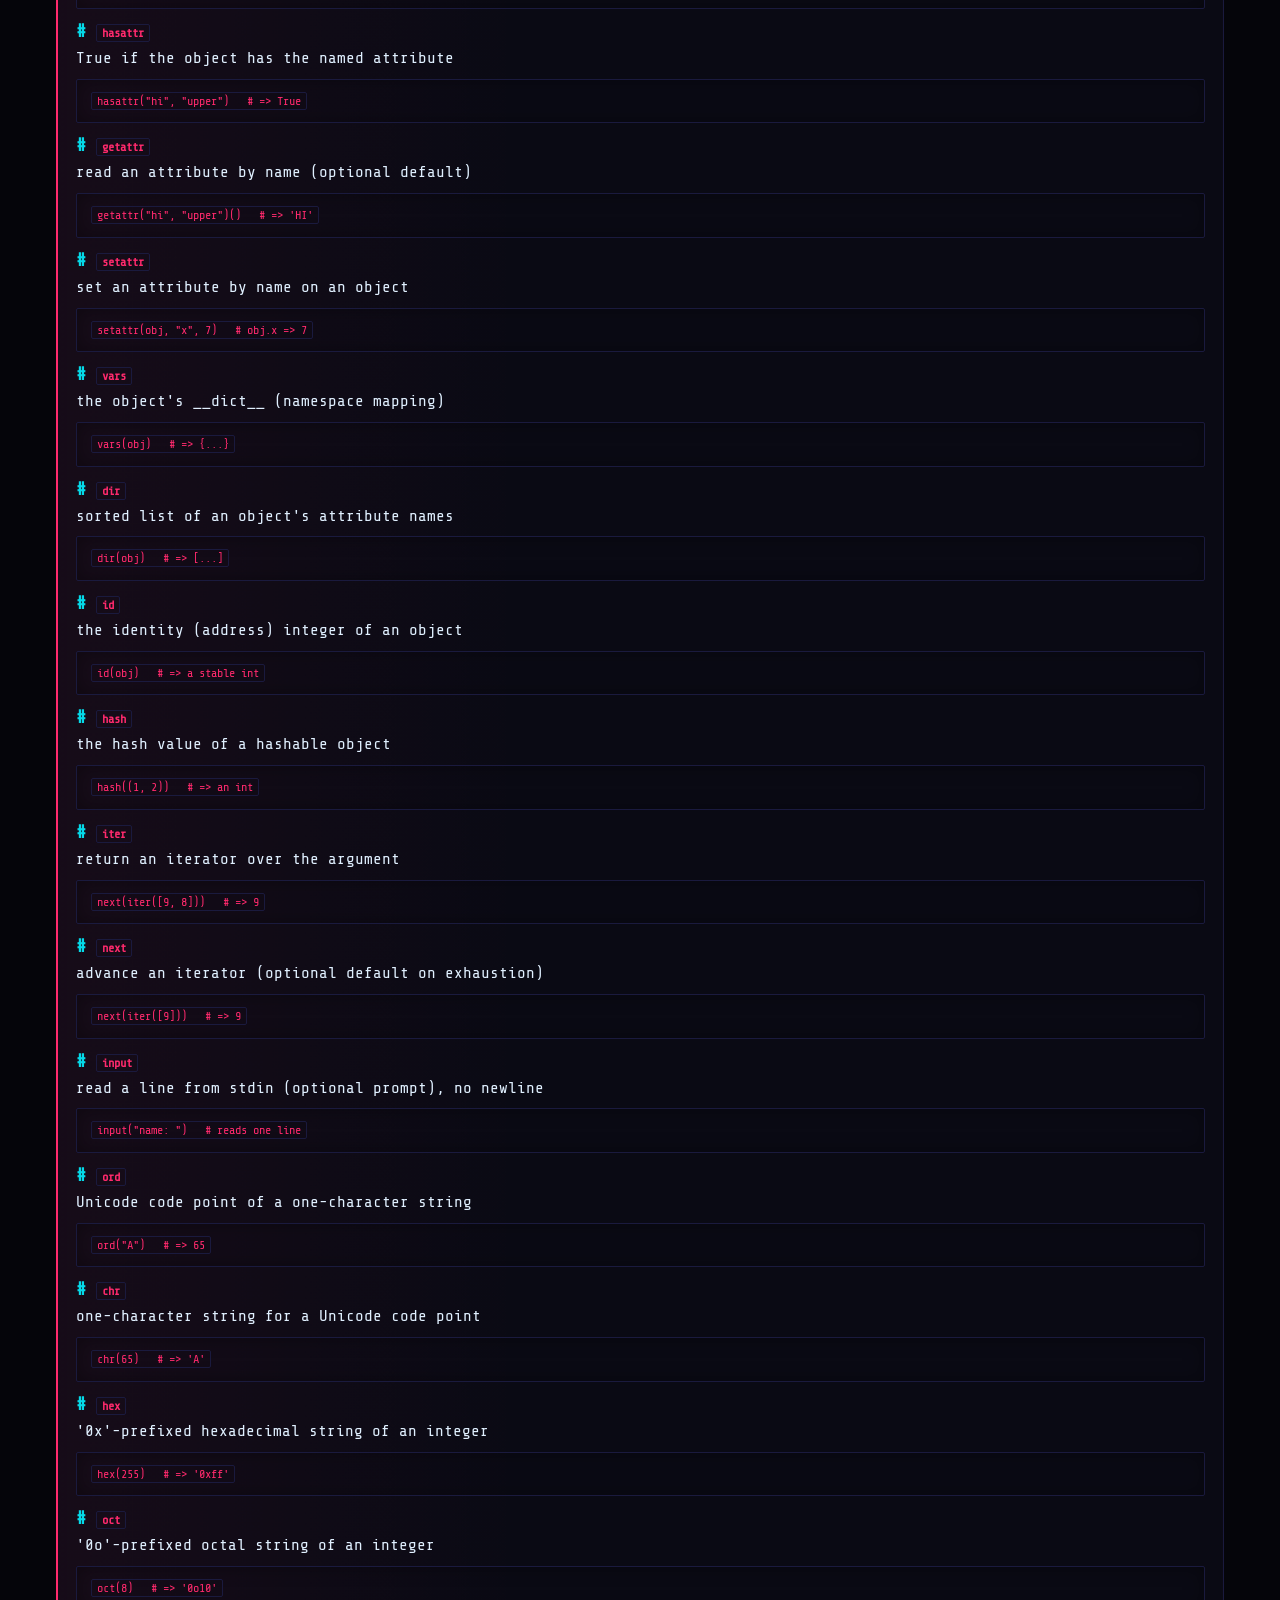
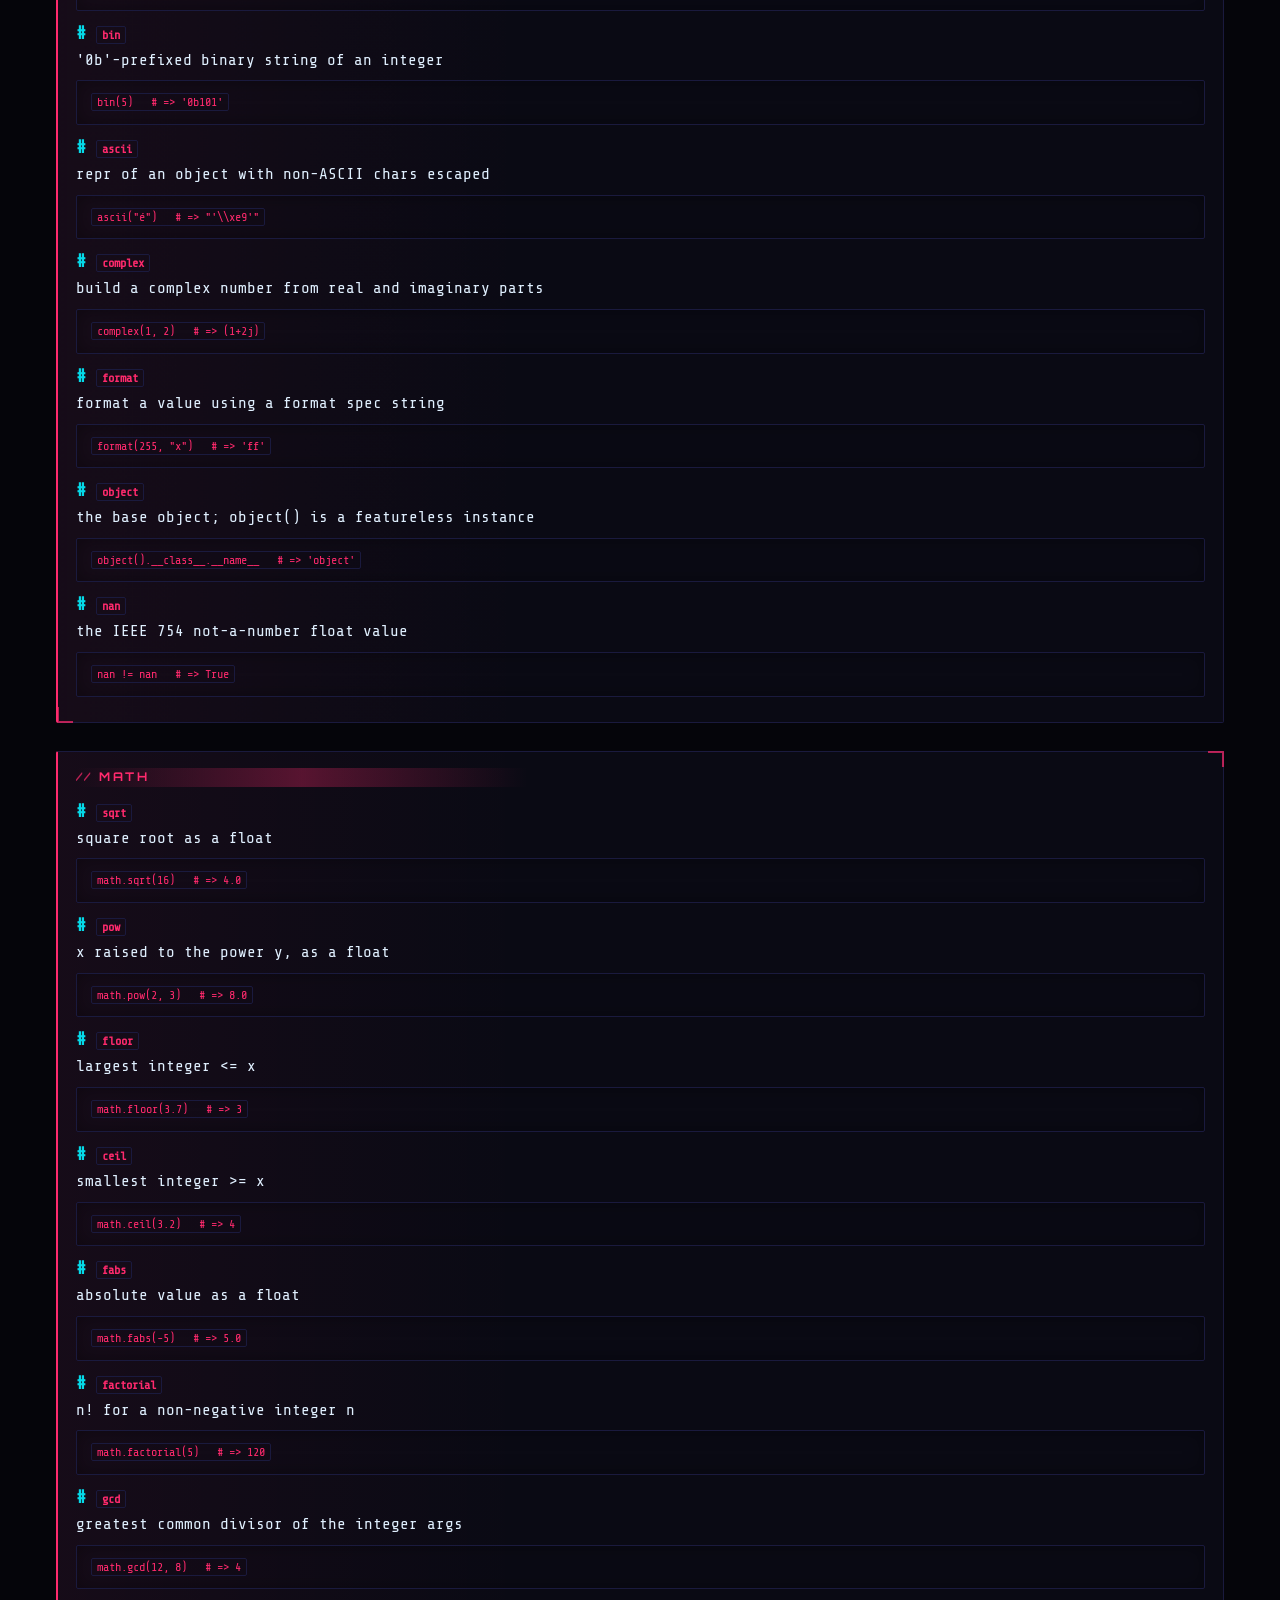
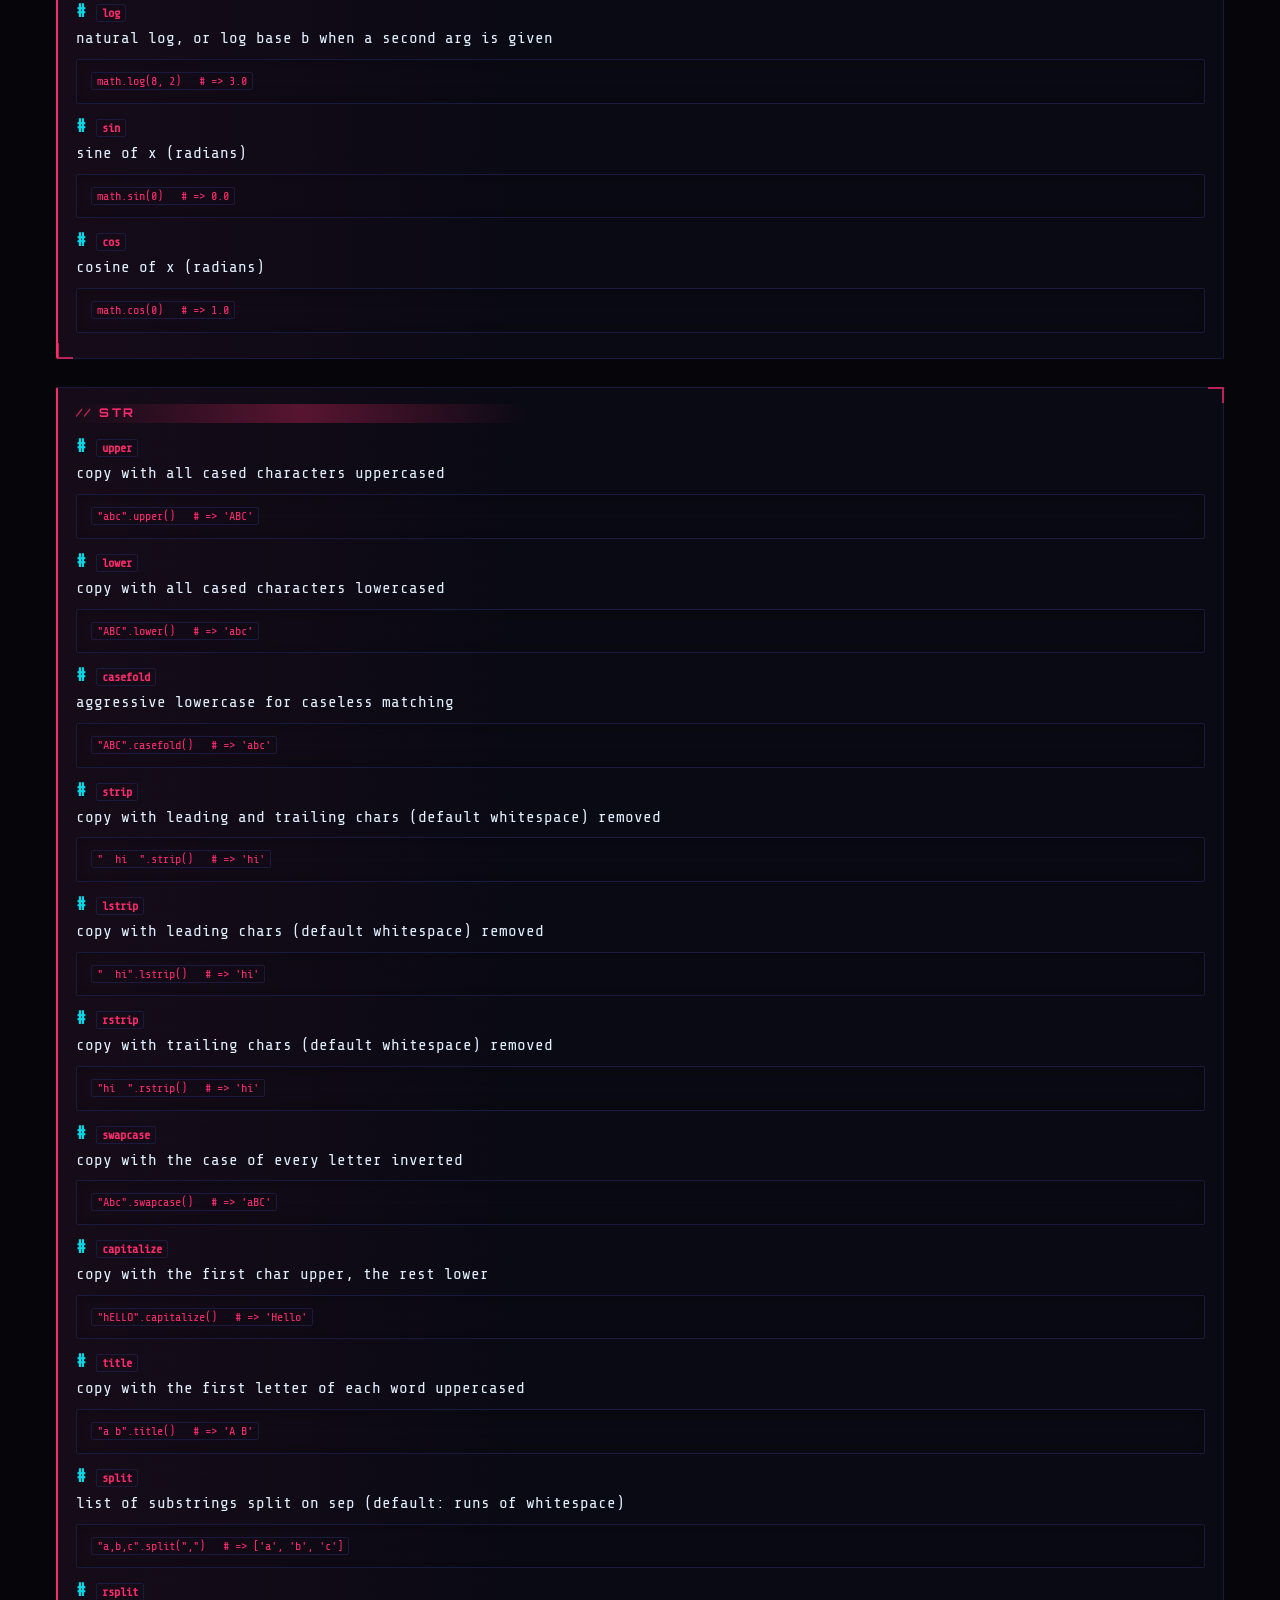
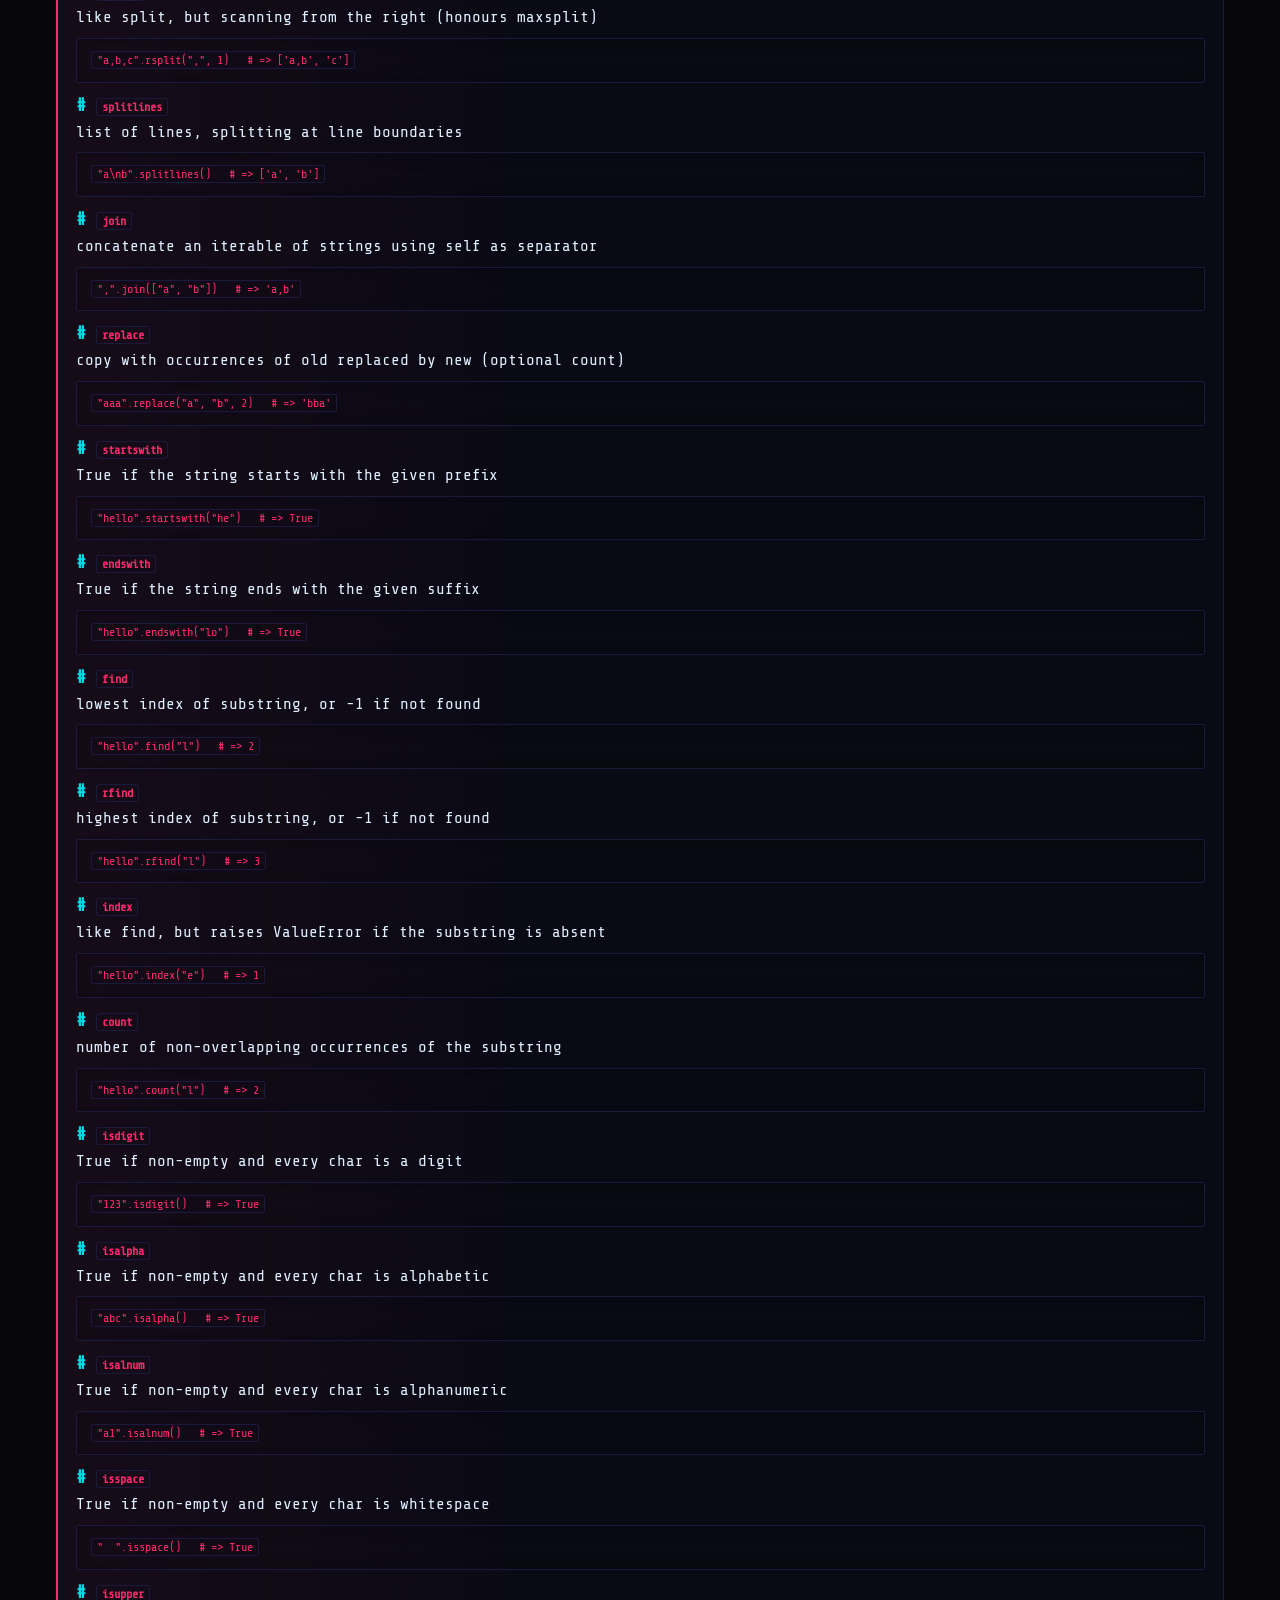
==== commit d6f36e6e: "bump v0.1.15" ====
--- a/docs/reference.html
+++ b/docs/reference.html
@@ -44,7 +44,7 @@
             <span class="sep">/</span>
             <a href="https://github.com/MenkeTechnologies/pythonrs" target="_blank" rel="noopener noreferrer">GitHub</a>
           </nav>
-          <p class="docs-build-line">pythonrs v0.1.14 · Python on fusevm · lex/parse → AST → bytecode → Cranelift JIT · transparent rkyv cache on every run · AOT native-exe via --build · MIT · in active development</p>
+          <p class="docs-build-line">pythonrs v0.1.15 · Python on fusevm · lex/parse → AST → bytecode → Cranelift JIT · transparent rkyv cache on every run · AOT native-exe via --build · MIT · in active development</p>
         </div>
         <div class="tutorial-toolbar">
           <button type="button" class="btn btn-secondary" id="btnTheme" title="Toggle light/dark">Theme</button>
